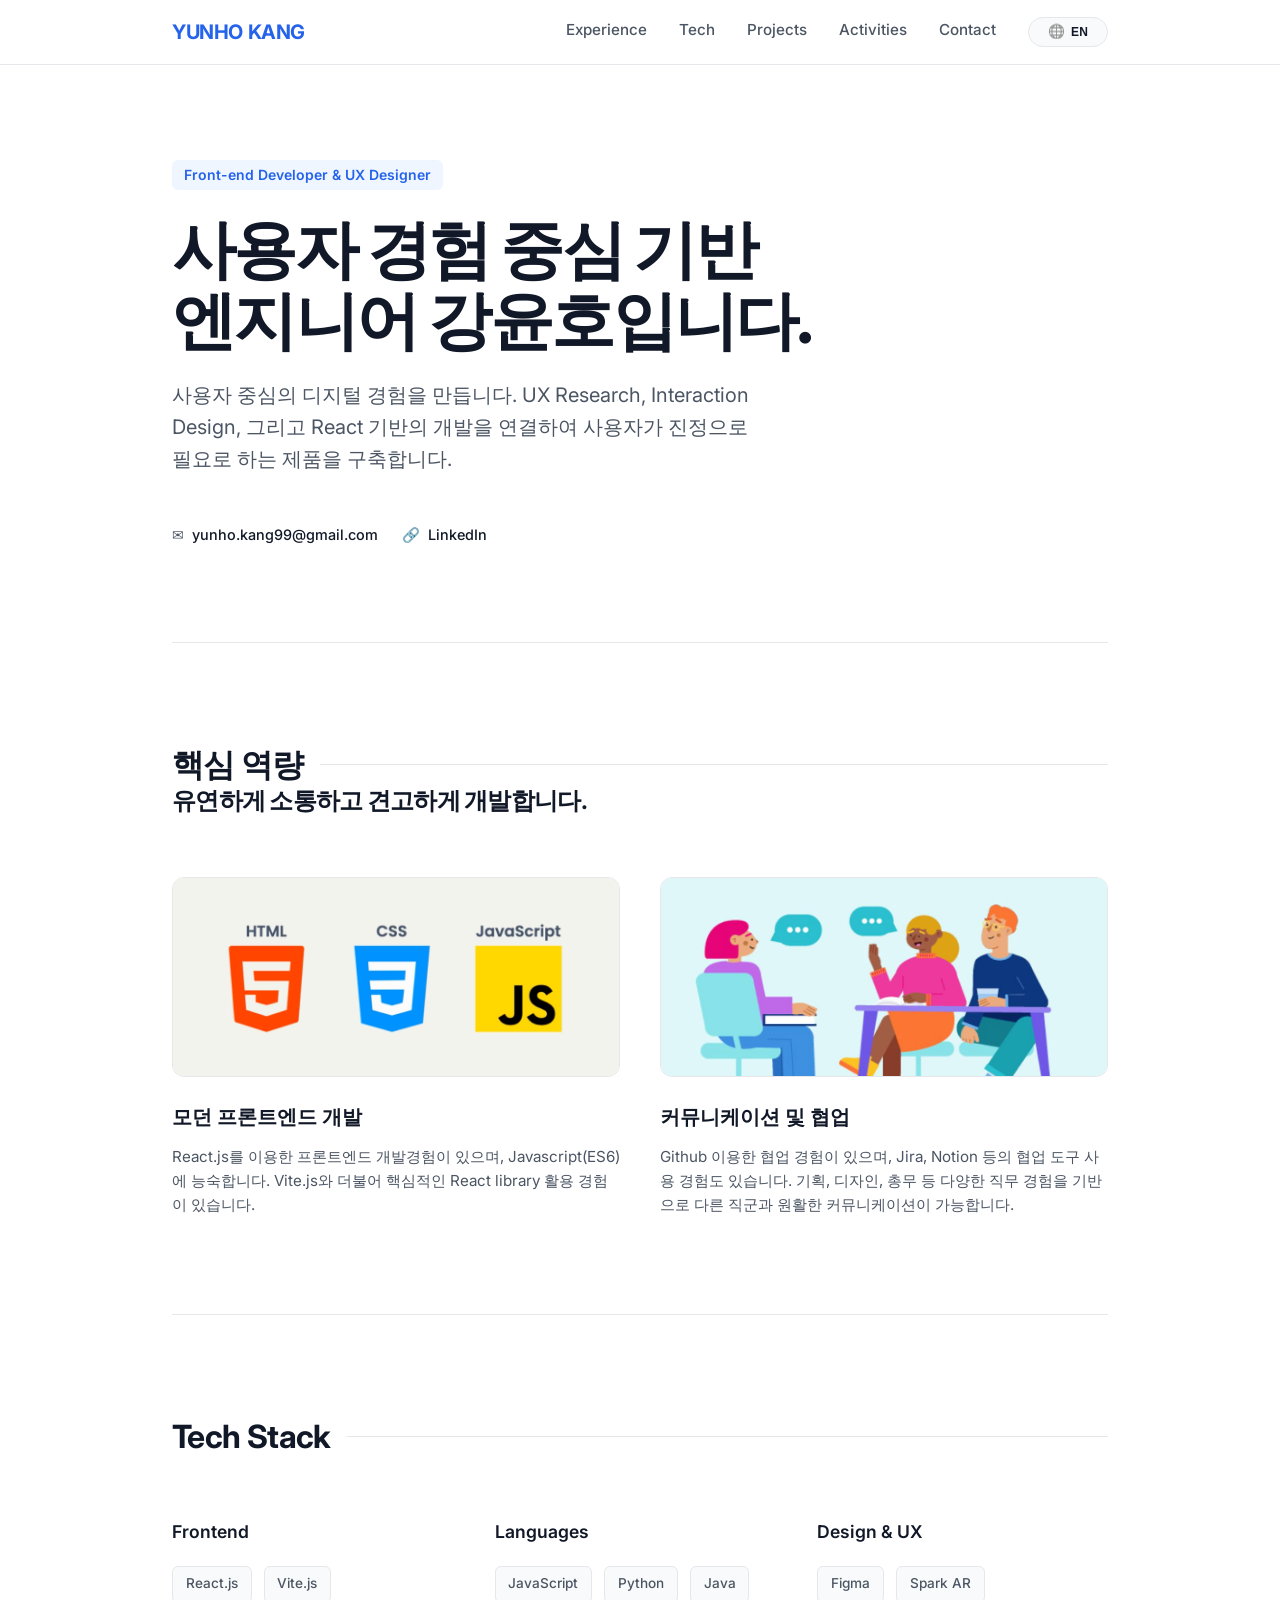
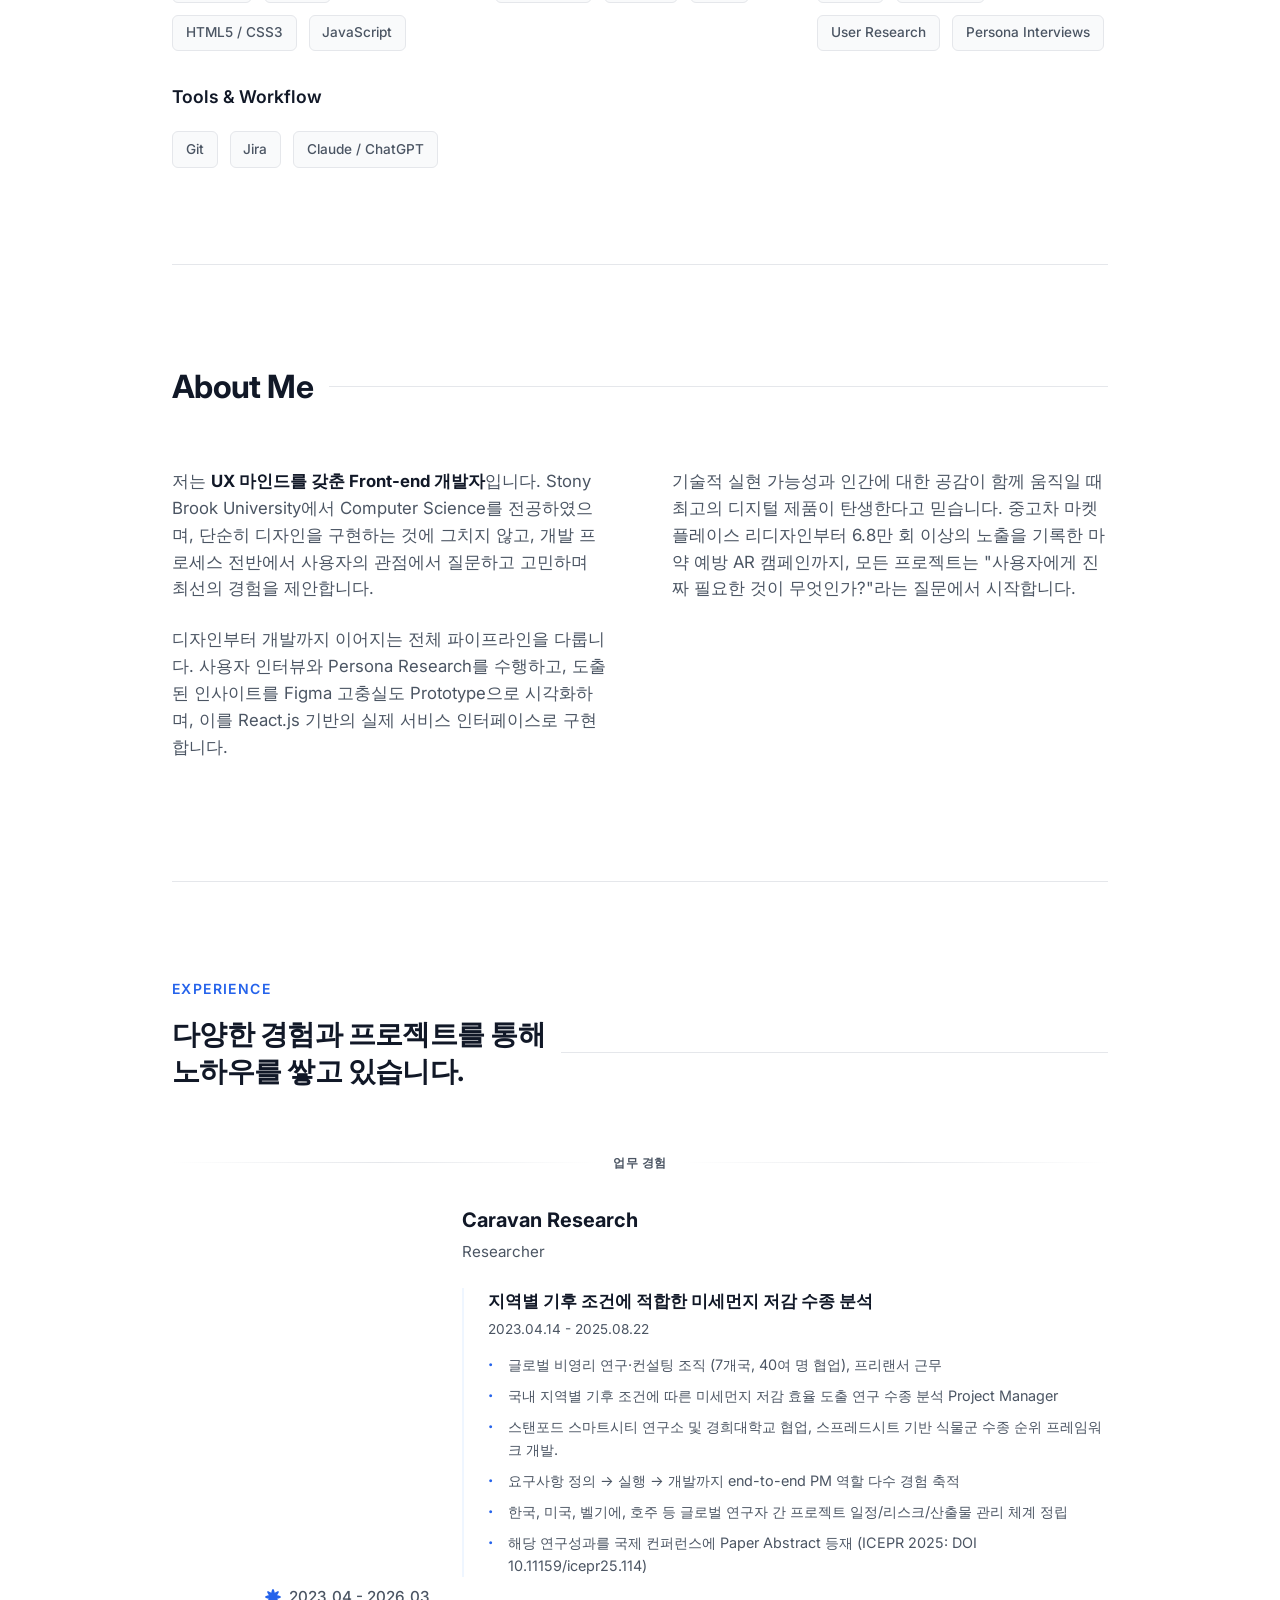
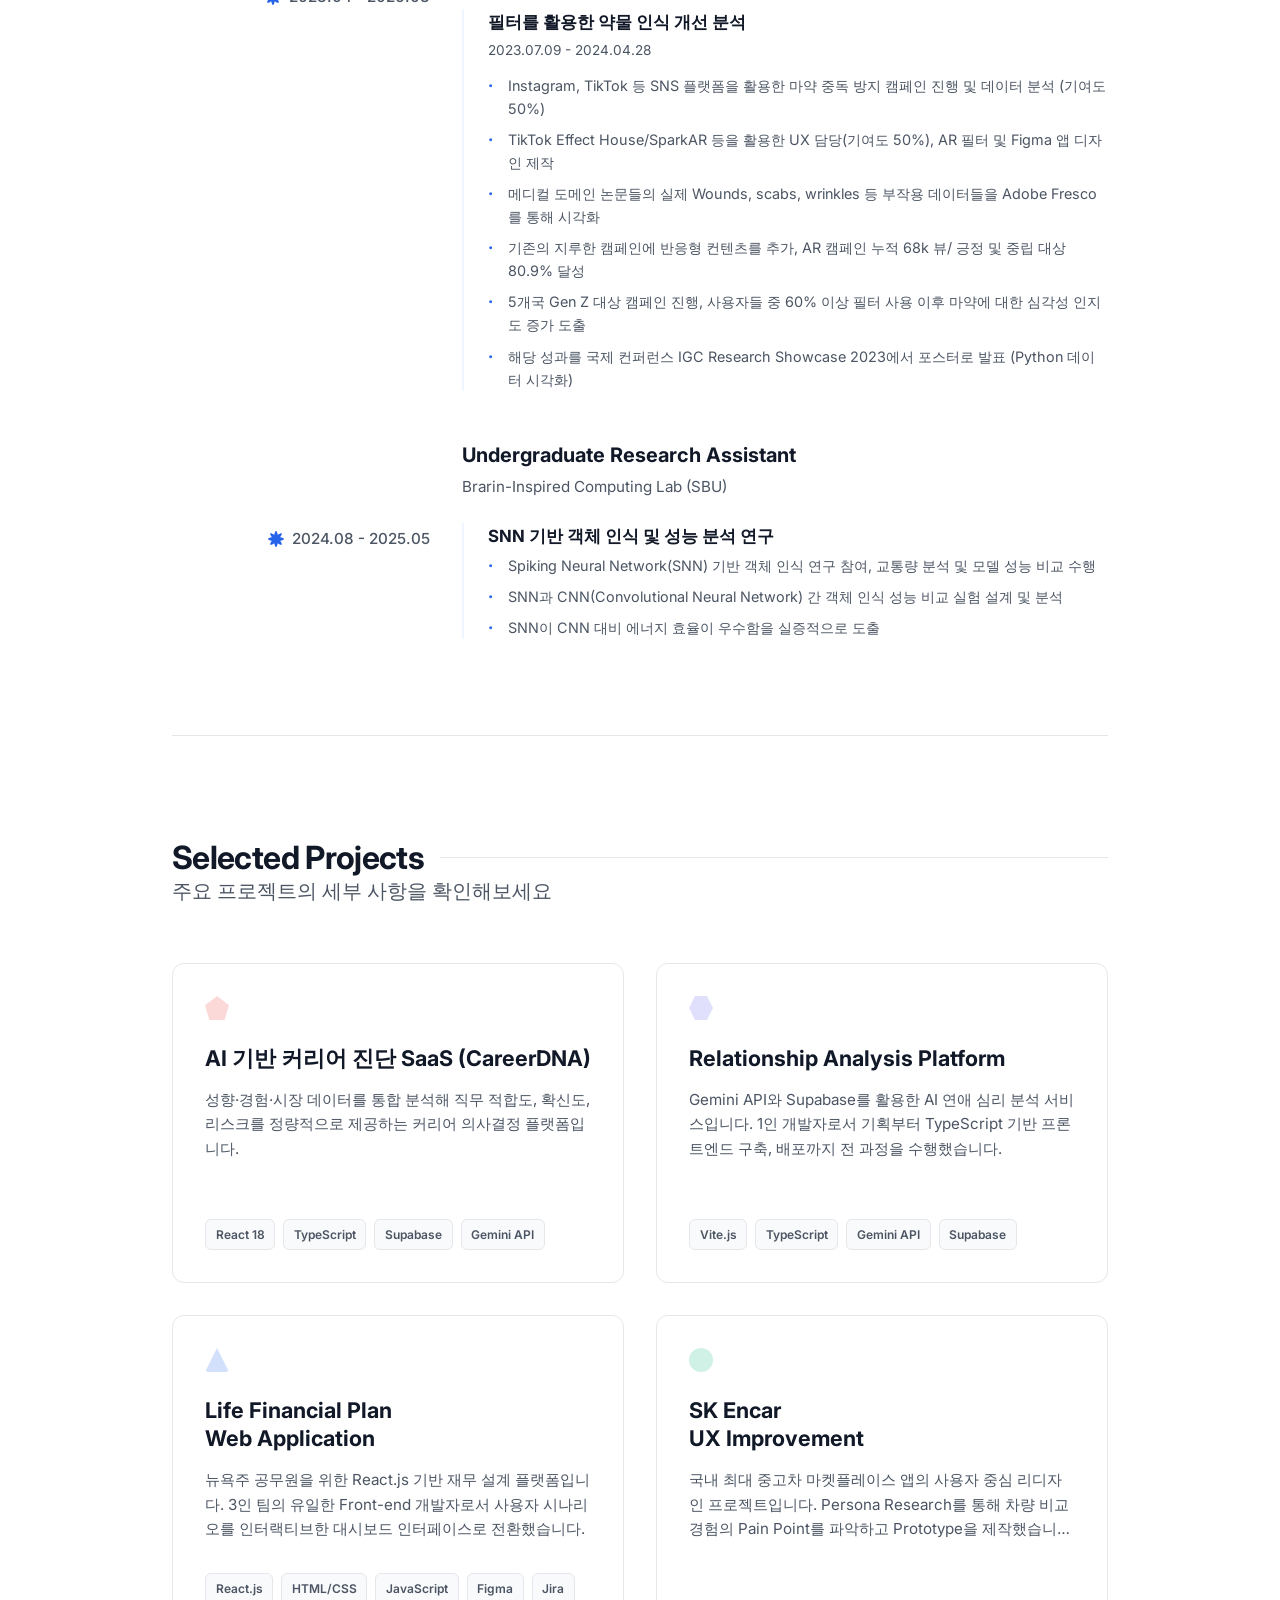
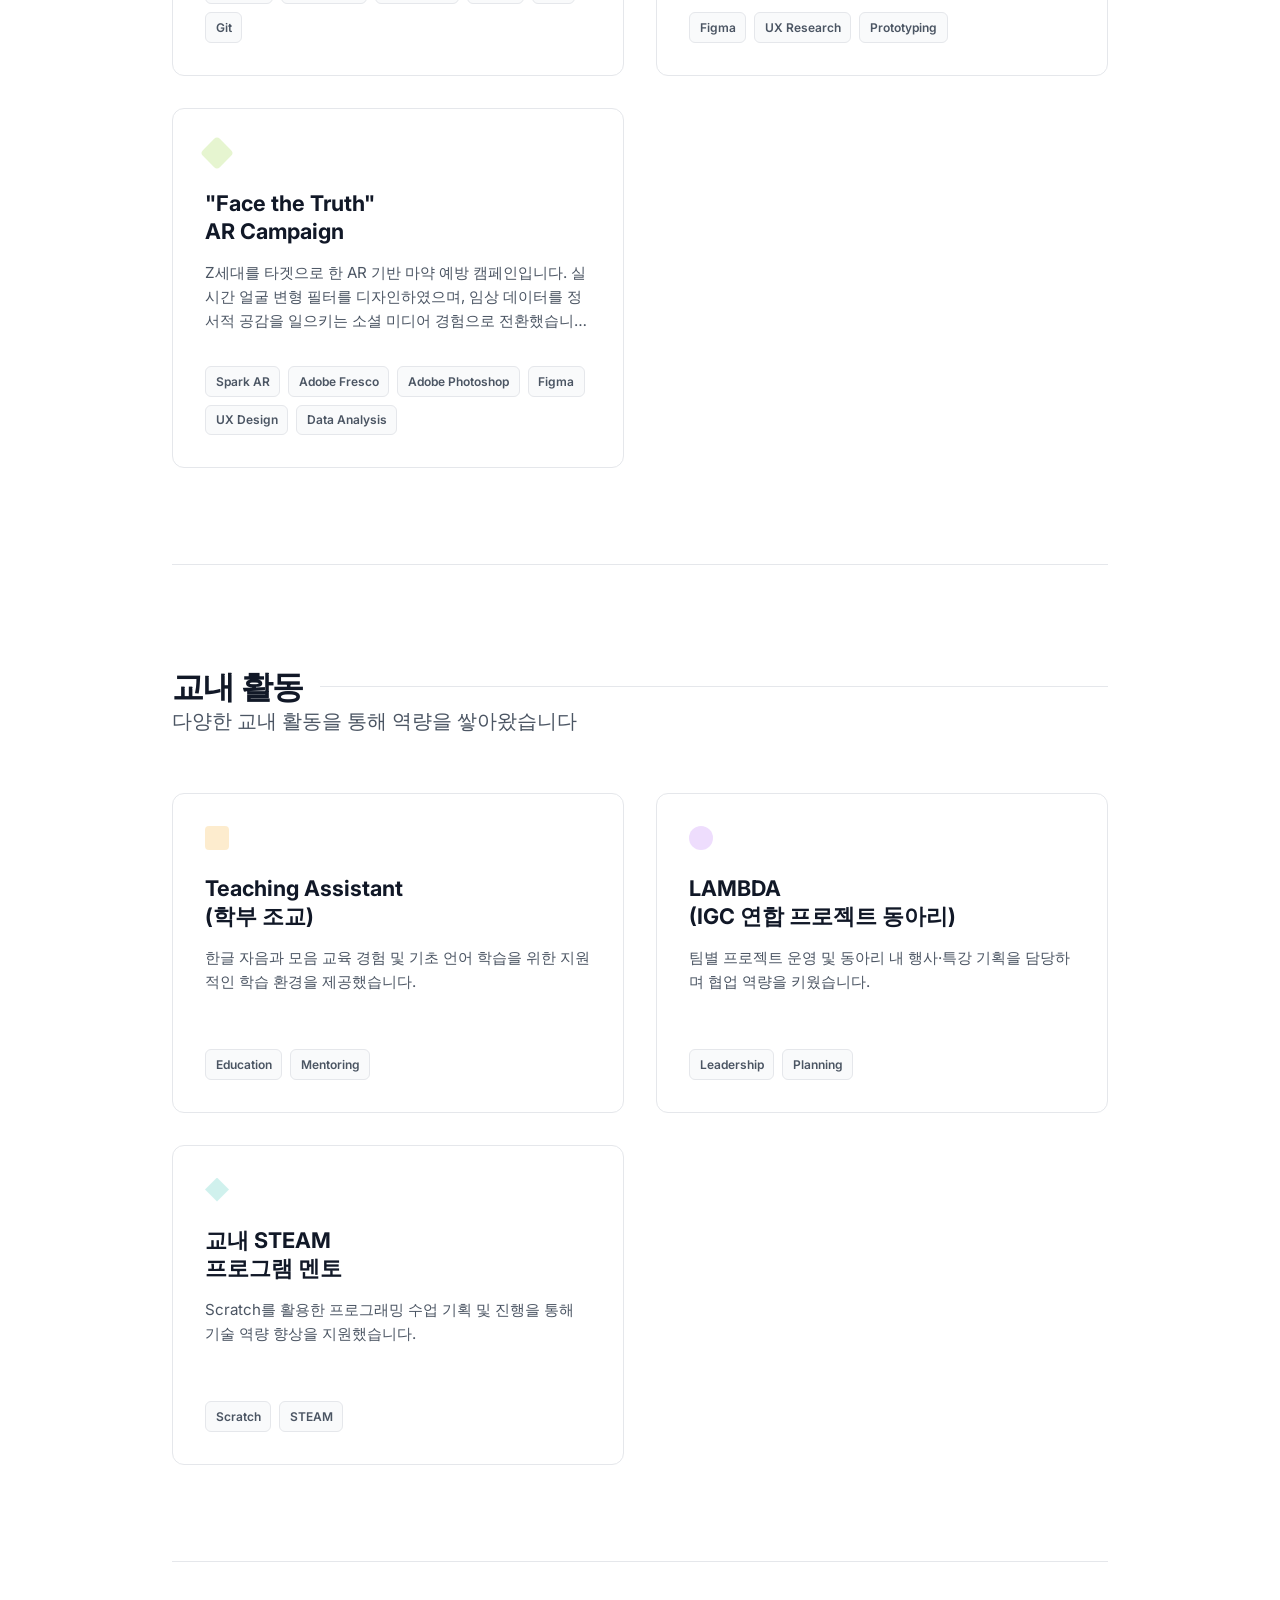
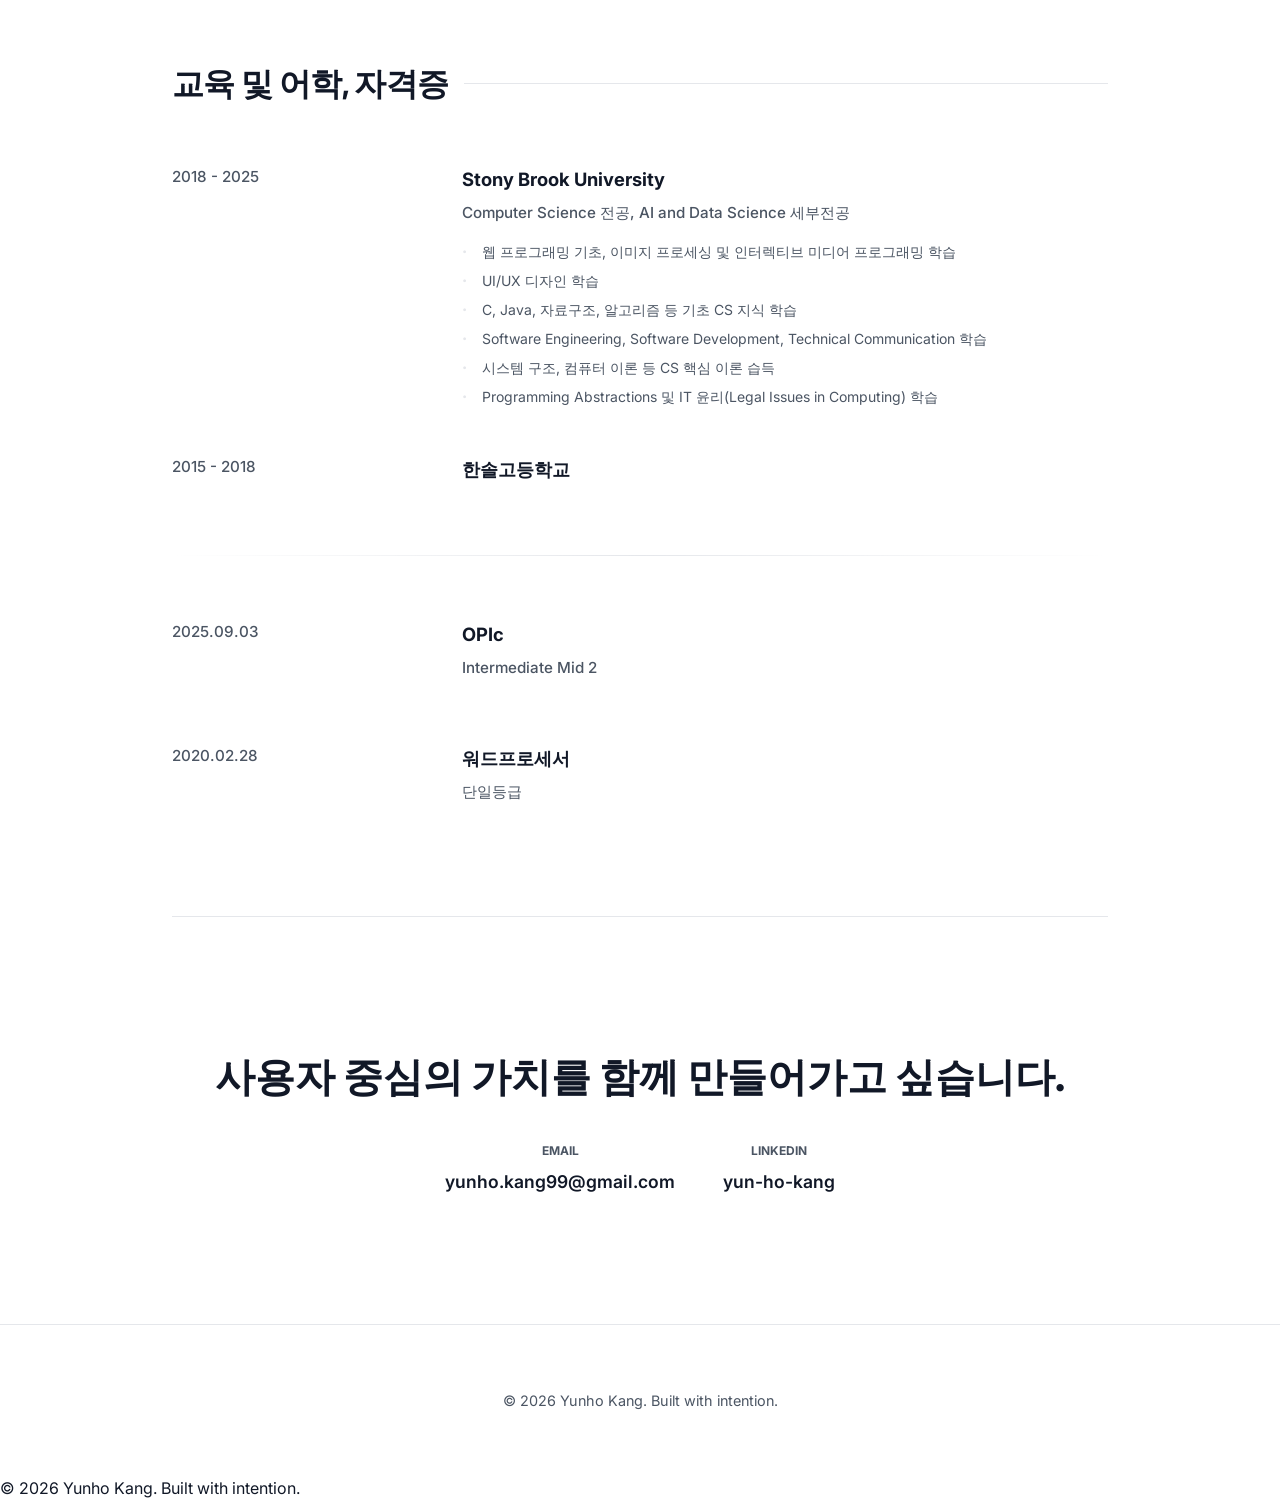
==== index.html @ 079553db "부정확한 정보 제거" ====
<!DOCTYPE html>
<html lang="en">
<head>
<meta charset="UTF-8"/>
<meta name="viewport" content="width=device-width, initial-scale=1.0"/>
<title>Yunho Kang — Portfolio</title>
<link rel="preconnect" href="https://fonts.googleapis.com">
<link rel="preconnect" href="https://fonts.gstatic.com" crossorigin>
<link href="https://fonts.googleapis.com/css2?family=Inter:wght@300;400;500;600;700&display=swap" rel="stylesheet">
<link rel="stylesheet" href="style.css">
</head>
<body>

<nav>
  <div class="nav-container">
    <a class="nav-logo" href="#">YUNHO KANG</a>
    <ul class="nav-links">
      <li><a href="#experience" data-i18n="nav-experience">Experience</a></li>
      <li><a href="#tech" data-i18n="nav-tech">Tech</a></li>
      <li><a href="#projects" data-i18n="nav-projects">Projects</a></li>
      <li><a href="#activities" data-i18n="nav-activities">Activities</a></li>
      <li><a href="#contact" data-i18n="nav-contact">Contact</a></li>
      <li><button id="lang-toggle" class="lang-btn">EN</button></li>
    </ul>
  </div>
</nav>

<div class="container">
  <!-- HERO -->
  <section id="hero">
    <span class="hero-label" data-i18n="hero-label">Front-end Developer & UX Designer</span>
    <h3 class="hero-name" data-i18n="hero-name">사용자 경험 중심 기반 <br/> 엔지니어 강윤호입니다.</h3>
    <p class="hero-subtitle" data-i18n="hero-subtitle">
      사용자 중심의 디지털 경험을 만듭니다. UX Research, Interaction Design, 그리고 React 기반의 개발을 연결하여 사용자가 진정으로 필요로 하는 제품을 구축합니다.
    </p>
    <div class="hero-meta">
      <div class="hero-meta-item">✉ <a href="mailto:yunho.kang99@gmail.com">yunho.kang99@gmail.com</a></div>
      <div class="hero-meta-item">🔗 <a href="https://linkedin.com/in/yun-ho-kang" target="_blank">LinkedIn</a></div>
      
    </div>
  </section>

  <!-- CORE COMPETENCIES -->
  <section id="core">
    <div class="section-header">
      <h2 class="section-title" data-i18n="core-title">핵심 역량</h2>
      <p style="font-size: 1.5rem; font-weight: 700; margin-top: -1.5rem; letter-spacing: -0.03em;" data-i18n="core-subtitle">유연하게 소통하고 견고하게 개발합니다.</p>
    </div>
    <div class="competency-grid">
      <div class="competency-card">
        <div class="competency-img-box">
          <img src="assets/Modern_Frontend.png" alt="Modern Frontend" style="width: 100%; height: 100%; object-fit: cover;">
        </div>
        <div class="competency-info">
          <h3 data-i18n="core-fe-title">모던 프론트엔드 개발</h3>
          <p data-i18n="core-fe-desc">React.js를 이용한 프론트엔드 개발경험이 있으며, Javascript(ES6)에 능숙합니다. Vite.js와 더불어 핵심적인 React library 활용 경험이 있습니다.</p>
        </div>
      </div>
      <div class="competency-card">
        <div class="competency-img-box">
          <img src="assets/communication.png" alt="Communication" style="width: 100%; height: 100%; object-fit: cover;">
        </div>
        <div class="competency-info">
          <h3 data-i18n="core-comm-title">커뮤니케이션 및 협업</h3>
          <p data-i18n="core-comm-desc">Github 이용한 협업 경험이 있으며, Jira, Notion 등의 협업 도구 사용 경험도 있습니다. 기획, 디자인, 총무 등 다양한 직무 경험을 기반으로 다른 직군과 원활한 커뮤니케이션이 가능합니다.</p>
        </div>
      </div>
    </div>
  </section>

  <!-- TECH STACK -->
  <section id="tech">
    <div class="section-header">
      <h2 class="section-title">Tech Stack</h2>
    </div>
    <div class="tech-grid">
      <div class="tech-category">
        <h3 data-i18n="tech-fe">Frontend</h3>
        <div class="tech-list">
          <span class="tech-tag">React.js</span>
          <span class="tech-tag">Vite.js</span>
          <span class="tech-tag">HTML5 / CSS3</span>
          <span class="tech-tag">JavaScript</span>
        </div>
      </div>
      <div class="tech-category">
        <h3 data-i18n="tech-lang">Languages</h3>
        <div class="tech-list">
          <span class="tech-tag">JavaScript</span>
          <span class="tech-tag">Python</span>
          <span class="tech-tag">Java</span>
        </div>
      </div>
      <div class="tech-category">
        <h3 data-i18n="tech-design">Design & UX</h3>
        <div class="tech-list">
          <span class="tech-tag">Figma</span>
          <span class="tech-tag">Spark AR</span>
          <span class="tech-tag">User Research</span>
          <span class="tech-tag">Persona Interviews</span>
        </div>
      </div>
      <div class="tech-category">
        <h3 data-i18n="tech-tools">Tools & Workflow</h3>
        <div class="tech-list">
          <span class="tech-tag">Git</span>
          <span class="tech-tag">Jira</span>
          <span class="tech-tag">Claude / ChatGPT</span>
        </div>
      </div>
    </div>
  </section>

  <!-- ABOUT -->
  <section id="about">
    <div class="section-header">
      <h2 class="section-title" data-i18n="about-title">About Me</h2>
    </div>
    <div class="about-content">
      <div class="about-text">
        <p data-i18n="about-p1">저는 <strong>UX 마인드를 갖춘 Front-end 개발자</strong>입니다. Stony Brook University에서 Computer Science를 전공하였으며, 단순히 디자인을 구현하는 것에 그치지 않고, 개발 프로세스 전반에서 사용자의 관점에서 질문하고 고민하며 최선의 경험을 제안합니다.</p>
        <p data-i18n="about-p2">디자인부터 개발까지 이어지는 전체 파이프라인을 다룹니다. 사용자 인터뷰와 Persona Research를 수행하고, 도출된 인사이트를 Figma 고충실도 Prototype으로 시각화하며, 이를 React.js 기반의 실제 서비스 인터페이스로 구현합니다.</p>
      </div>
      <div class="about-text">
        <p data-i18n="about-p3">기술적 실현 가능성과 인간에 대한 공감이 함께 움직일 때 최고의 디지털 제품이 탄생한다고 믿습니다. 중고차 마켓플레이스 리디자인부터 6.8만 회 이상의 노출을 기록한 마약 예방 AR 캠페인까지, 모든 프로젝트는 "사용자에게 진짜 필요한 것이 무엇인가?"라는 질문에서 시작합니다.</p>
      </div>
    </div>
  </section>

  <!-- EXPERIENCE -->
  <section id="experience">
    <div class="section-header" style="margin-bottom: 2rem;">
      <h2 class="section-eyebrow">Experience</h2>
      <p class="section-title" style="font-size: 1.75rem; line-height: 1.3;" data-i18n="exp-title">다양한 경험과 프로젝트를 통해<br>노하우를 쌓고 있습니다.</p>
    </div>

    <div class="exp-divider">
      <span data-i18n="exp-work">업무 경험</span>
    </div>

    <div class="exp-grid">
      <div class="exp-item">
        <div class="exp-left">
          <svg xmlns="http://www.w3.org/2000/svg" width="16" height="16" fill="none" style="color: var(--primary);"><path fill="currentColor" d="M6.287 12.135C6.637 14.45 7.274 16 8 16s1.362-1.549 1.713-3.865c1.886 1.39 3.43 2.036 3.944 1.522s-.132-2.058-1.523-3.944C14.451 9.363 16 8.726 16 8s-1.549-1.362-3.865-1.713c1.39-1.886 2.036-3.43 1.522-3.944s-2.058.132-3.944 1.523C9.363 1.549 8.726 0 8 0S6.638 1.549 6.287 3.866c-1.886-1.39-3.43-2.036-3.944-1.523s.132 2.059 1.522 3.944C1.55 6.637 0 7.274 0 8s1.549 1.362 3.866 1.713c-1.39 1.886-2.036 3.43-1.523 3.944s2.059-.132 3.944-1.522"></path></svg>
          <p class="exp-date-text">2023.04 - 2026.03</p>
        </div>
        <div class="exp-info">
          <div class="exp-company-block">
            <h3 class="exp-company">Caravan Research</h3>
            <p class="exp-position" data-i18n="exp-caravan-pos">Researcher</p>
          </div>
          
          <div class="exp-projects">
            <div class="exp-project-item">
              <h4 class="exp-project-title" data-i18n="exp-caravan-p1-title">지역별 기후 조건에 적합한 미세먼지 저감 수종 분석</h4>
              <p class="exp-project-period">2023.04.14 - 2025.08.22</p>
              <ul class="exp-project-details" data-i18n-list="exp-caravan-p1-details">
                <li>글로벌 비영리 연구·컨설팅 조직 (7개국, 40여 명 협업), 프리랜서 근무</li>
                <li>국내 지역별 기후 조건에 따른 미세먼지 저감 효율 도출 연구 수종 분석 Project Manager</li>
                <li>스탠포드 스마트시티 연구소 및 경희대학교 협업, 스프레드시트 기반 식물군 수종 순위 프레임워크 개발.</li>
                <li>요구사항 정의 → 실행 → 개발까지 end-to-end PM 역할 다수 경험 축적</li>
                <li>한국, 미국, 벨기에, 호주 등 글로벌 연구자 간 프로젝트 일정/리스크/산출물 관리 체계 정립</li>
                <li>해당 연구성과를 국제 컨퍼런스에 Paper Abstract 등재 (ICEPR 2025: DOI 10.11159/icepr25.114)</li>
              </ul>
            </div>

            <div class="exp-project-item">
              <h4 class="exp-project-title" data-i18n="exp-caravan-p2-title">필터를 활용한 약물 인식 개선 분석</h4>
              <p class="exp-project-period">2023.07.09 - 2024.04.28</p>
              <ul class="exp-project-details" data-i18n-list="exp-caravan-p2-details">
                <li>Instagram, TikTok 등 SNS 플랫폼을 활용한 마약 중독 방지 캠페인 진행 및 데이터 분석 (기여도 50%)</li>
                <li>TikTok Effect House/SparkAR 등을 활용한 UX 담당(기여도 50%), AR 필터 및 Figma 앱 디자인 제작</li>
                <li>메디컬 도메인 논문들의 실제 Wounds, scabs, wrinkles 등 부작용 데이터들을 Adobe Fresco를 통해 시각화</li>
                <li>기존의 지루한 캠페인에 반응형 컨텐츠를 추가, AR 캠페인 누적 68k 뷰/ 긍정 및 중립 대상 80.9% 달성</li>
                <li>5개국 Gen Z 대상 캠페인 진행, 사용자들 중 60% 이상 필터 사용 이후 마약에 대한 심각성 인지도 증가 도출</li>
                <li>해당 성과를 국제 컨퍼런스 IGC Research Showcase 2023에서 포스터로 발표 (Python 데이터 시각화)</li>
              </ul>
            </div>
          </div>
        </div>
      </div>

      <div class="exp-item">
        <div class="exp-left">
          <svg xmlns="http://www.w3.org/2000/svg" width="16" height="16" fill="none" style="color: var(--primary);"><path fill="currentColor" d="M6.287 12.135C6.637 14.45 7.274 16 8 16s1.362-1.549 1.713-3.865c1.886 1.39 3.43 2.036 3.944 1.522s-.132-2.058-1.523-3.944C14.451 9.363 16 8.726 16 8s-1.549-1.362-3.865-1.713c1.39-1.886 2.036-3.43 1.522-3.944s-2.058.132-3.944 1.523C9.363 1.549 8.726 0 8 0S6.638 1.549 6.287 3.866c-1.886-1.39-3.43-2.036-3.944-1.523s.132 2.059 1.522 3.944C1.55 6.637 0 7.274 0 8s1.549 1.362 3.866 1.713c-1.39 1.886-2.036 3.43-1.523 3.944s2.059-.132 3.944-1.522"></path></svg>
          <p class="exp-date-text">2024.08 - 2025.05</p>
        </div>
        <div class="exp-info">
          <div class="exp-company-block">
            <h3 class="exp-company">Undergraduate Research Assistant</h3>
            <p class="exp-position" data-i18n="exp-ura-pos">Brarin-Inspired Computing Lab (SBU)</p>
          </div>
          
          <div class="exp-projects">
            <div class="exp-project-item">
              <h4 class="exp-project-title" data-i18n="exp-ura-p1-title">SNN 기반 객체 인식 및 성능 분석 연구</h4>
              <ul class="exp-project-details" data-i18n-list="exp-ura-p1-details">
                <li>Spiking Neural Network(SNN) 기반 객체 인식 연구 참여, 교통량 분석 및 모델 성능 비교 수행</li>
                <li>SNN과 CNN(Convolutional Neural Network) 간 객체 인식 성능 비교 실험 설계 및 분석</li>
                <li>SNN이 CNN 대비 에너지 효율이 우수함을 실증적으로 도출</li>
              </ul>
            </div>
          </div>
        </div>
      </div>
    </div>
  </section>

  <!-- PROJECTS -->
  <section id="projects">
    <div class="section-header">
      <h2 class="section-title">Selected Projects</h2>
      <p style="font-size: 1.25rem; color: var(--text-muted); margin-top: -1.5rem;" data-i18n="projects-subtitle">주요 프로젝트의 세부 사항을 확인해보세요</p>
    </div>

    <div class="project-grid-v2">
      <!-- Project 0: CareerDNA (New) -->
      <div onclick="openModal(8)" class="project-card-v2 hover-red" style="cursor: pointer;">
        <div>
          <div class="card-shape" style="background: #ef4444; clip-path: polygon(50% 0%, 100% 38%, 82% 100%, 18% 100%, 0% 38%);"></div>
          <h3 data-i18n="project5-title">AI 기반 커리어 진단 SaaS (CareerDNA)</h3>
          <p class="card-desc" data-i18n="project5-desc">성향·경험·시장 데이터를 통합 분석해 직무 적합도, 확신도, 리스크를 정량적으로 제공하는 커리어 의사결정 플랫폼입니다.</p>
        </div>
        <div class="card-tech-stack">
          <span class="card-tech-tag">React 18</span>
          <span class="card-tech-tag">TypeScript</span>
          <span class="card-tech-tag">Supabase</span>
          <span class="card-tech-tag">Gemini API</span>
        </div>
      </div>

      <!-- Project 0: Relationship Analysis Platform (New) -->
      <div onclick="openModal(7)" class="project-card-v2 hover-indigo" style="cursor: pointer;">
        <div>
          <div class="card-shape" style="background: #6366f1; clip-path: polygon(25% 0%, 75% 0%, 100% 50%, 75% 100%, 25% 100%, 0% 50%);"></div>
          <h3 data-i18n="project4-title">Relationship Analysis Platform</h3>
          <p class="card-desc" data-i18n="project4-desc">Gemini API와 Supabase를 활용한 AI 연애 심리 분석 서비스입니다. 1인 개발자로서 기획부터 TypeScript 기반 프론트엔드 구축, 배포까지 전 과정을 수행했습니다.</p>
        </div>
        <div class="card-tech-stack">
          <span class="card-tech-tag">Vite.js</span>
          <span class="card-tech-tag">TypeScript</span>
          <span class="card-tech-tag">Gemini API</span>
          <span class="card-tech-tag">Supabase</span>
        </div>
      </div>

      <!-- Project 1 -->
      <div onclick="openModal(1)" class="project-card-v2 hover-blue" style="cursor: pointer;">
        <div>
          <div class="card-shape" style="background: #2563eb; clip-path: polygon(50% 0%, 0% 100%, 100% 100%);"></div>
          <h3 data-i18n="project1-title">Life Financial Plan<br/>Web Application</h3>
          <p class="card-desc" data-i18n="project1-desc">뉴욕주 공무원을 위한 React.js 기반 재무 설계 플랫폼입니다. 3인 팀의 유일한 Front-end 개발자로서 사용자 시나리오를 인터랙티브한 대시보드 인터페이스로 전환했습니다.</p>
        </div>
        <div class="card-tech-stack">
          <span class="card-tech-tag">React.js</span>
          <span class="card-tech-tag">HTML/CSS</span>
          <span class="card-tech-tag">JavaScript</span>
          <span class="card-tech-tag">Figma</span>
          <span class="card-tech-tag">Jira</span>
          <span class="card-tech-tag">Git</span>
        </div>
      </div>

      <!-- Project 2 -->
      <div onclick="openModal(2)" class="project-card-v2 hover-green" style="cursor: pointer;">
        <div>
          <div class="card-shape" style="background: #10b981; border-radius: 50%;"></div>
          <h3 data-i18n="project2-title">SK Encar<br/>UX Improvement</h3>
          <p class="card-desc" data-i18n="project2-desc">국내 최대 중고차 마켓플레이스 앱의 사용자 중심 리디자인 프로젝트입니다. Persona Research를 통해 차량 비교 경험의 Pain Point를 파악하고 Prototype을 제작했습니다.</p>
        </div>
        <div class="card-tech-stack">
          <span class="card-tech-tag">Figma</span>
          <span class="card-tech-tag">UX Research</span>
          <span class="card-tech-tag">Prototyping</span>
        </div>
      </div>

      <!-- Project 3 -->
      <div onclick="openModal(3)" class="project-card-v2 hover-lime" style="cursor: pointer;">
        <div>
          <div class="card-shape" style="background: #84cc16; transform: rotate(45deg);"></div>
          <h3 data-i18n="project3-title">"Face the Truth"<br/>AR Campaign</h3>
          <p class="card-desc" data-i18n="project3-desc">Z세대를 타겟으로 한 AR 기반 마약 예방 캠페인입니다. 실시간 얼굴 변형 필터를 디자인하였으며, 임상 데이터를 정서적 공감을 일으키는 소셜 미디어 경험으로 전환했습니다.</p>
        </div>
        <div class="card-tech-stack">
          <span class="card-tech-tag">Spark AR</span>
          <span class="card-tech-tag">Adobe Fresco</span>
          <span class="card-tech-tag">Adobe Photoshop</span>
          <span class="card-tech-tag">Figma</span>
          <span class="card-tech-tag">UX Design</span>
          <span class="card-tech-tag">Data Analysis</span>
        </div>
      </div>
    </div>
  </section>

  <!-- CAMPUS ACTIVITIES -->
  <section id="activities">
    <div class="section-header">
      <h2 class="section-title" data-i18n="activities-title">교내 활동</h2>
      <p style="font-size: 1.25rem; color: var(--text-muted); margin-top: -1.5rem;" data-i18n="activities-subtitle">다양한 교내 활동을 통해 역량을 쌓아왔습니다</p>
    </div>

    <div class="project-grid-v2">
      <!-- Activity 1 -->
      <div onclick="openModal(4)" class="project-card-v2 hover-orange" style="cursor: pointer;">
        <div>
          <div class="card-shape" style="background: #f59e0b; border-radius: 4px;"></div>
          <h3 data-i18n="activity1-title">Teaching Assistant<br/>(학부 조교)</h3>
          <p class="card-desc" data-i18n="activity1-desc">한글 자음과 모음 교육 경험 및 기초 언어 학습을 위한 지원적인 학습 환경을 제공했습니다.</p>
        </div>
        <div class="card-tech-stack">
          <span class="card-tech-tag" data-i18n="tag-edu">Education</span>
          <span class="card-tech-tag" data-i18n="tag-ment">Mentoring</span>
        </div>
      </div>

      <!-- Activity 2 -->
      <div onclick="openModal(5)" class="project-card-v2 hover-purple" style="cursor: pointer;">
        <div>
          <div class="card-shape" style="background: #a855f7; border-radius: 50%;"></div>
          <h3 data-i18n="activity2-title">LAMBDA<br/>(IGC 연합 프로젝트 동아리)</h3>
          <p class="card-desc" data-i18n="activity2-desc">팀별 프로젝트 운영 및 동아리 내 행사·특강 기획을 담당하며 협업 역량을 키웠습니다.</p>
        </div>
        <div class="card-tech-stack">
          <span class="card-tech-tag" data-i18n="tag-lead">Leadership</span>
          <span class="card-tech-tag" data-i18n="tag-plan">Planning</span>
        </div>
      </div>

      <!-- Activity 3 -->
      <div onclick="openModal(6)" class="project-card-v2 hover-teal" style="cursor: pointer;">
        <div>
          <div class="card-shape" style="background: #14b8a6; clip-path: polygon(50% 0%, 100% 50%, 50% 100%, 0% 50%);"></div>
          <h3 data-i18n="activity3-title">교내 STEAM<br/>프로그램 멘토</h3>
          <p class="card-desc" data-i18n="activity3-desc">Scratch를 활용한 프로그래밍 수업 기획 및 진행을 통해 기술 역량 향상을 지원했습니다.</p>
        </div>
        <div class="card-tech-stack">
          <span class="card-tech-tag">Scratch</span>
          <span class="card-tech-tag">STEAM</span>
        </div>
      </div>
    </div>
  </section>

  <!-- MODAL ROOT -->
  <div id="modal-root">
    <div id="modal-overlay" onclick="closeModal()"></div>
    <div id="modal-container">
      <div id="modal-content">
        <button class="modal-close" onclick="closeModal()">×</button>
        <div id="project-modal-header">
          <div id="modal-shape" class="card-shape"></div>
          <h2 id="modal-title">Project Title</h2>
          <div class="modal-meta-grid">
            <div class="modal-meta-item">
              <h4 data-i18n="modal-desc-label">프로젝트 설명</h4>
              <div id="modal-desc">Description text here.</div>
            </div>
            <div class="modal-meta-item">
              <h4 data-i18n="modal-tech-label">기술 스택</h4>
              <div id="modal-tech">Tech stack tags here.</div>
            </div>
            <div class="modal-meta-item">
              <h4 data-i18n="modal-role-label">역할</h4>
              <div id="modal-role">Lead Developer</div>
            </div>
            <div class="modal-meta-item">
              <h4 data-i18n="modal-period-label">기간</h4>
              <div id="modal-period">2025.01 - 2025.05</div>
            </div>
          </div>
        </div>
        <div class="modal-divider"></div>
        <div id="project-modal-body">
          <h4 data-i18n="modal-details-label">상세 내용</h4>
          <ol id="modal-details-list" class="modal-list">
            <!-- List items will be injected here -->
          </ol>
        </div>
      </div>
    </div>
  </div>

  <script>
    const translations = {
      ko: {
        "nav-experience": "Experience",
        "nav-tech": "Tech",
        "nav-projects": "Projects",
        "nav-activities": "Activities",
        "nav-contact": "Contact",
        "hero-label": "Front-end Developer & UX Designer",
        "hero-name": "사용자 경험 중심 기반 <br/> 엔지니어 강윤호입니다.",
        "hero-subtitle": "사용자 중심의 디지털 경험을 만듭니다. UX Research, Interaction Design, 그리고 React 기반의 개발을 연결하여 사용자가 진정으로 필요로 하는 제품을 구축합니다.",
        "core-title": "핵심 역량",
        "core-subtitle": "유연하게 소통하고 견고하게 개발합니다.",
        "core-fe-title": "모던 프론트엔드 개발",
        "core-fe-desc": "React.js를 이용한 프론트엔드 개발경험이 있으며, 핵심적인 React library 활용 경험이 있습니다.",
        "core-comm-title": "커뮤니케이션 및 협업",
        "core-comm-desc": "Github 이용한 협업 경험이 있으며, Jira, Notion 등의 협업 도구 사용 경험도 있습니다. 기획, 디자인, 총무 등 다양한 직무 경험을 기반으로 다른 직군과 원활한 커뮤니케이션이 가능합니다.",
        "tech-fe": "Frontend",
        "tech-lang": "Languages",
        "tech-design": "Design & UX",
        "tech-tools": "Tools & Workflow",
        "about-p1": "저는 <strong>UX 마인드를 갖춘 Front-end 개발자</strong>입니다. Stony Brook University에서 Computer Science를 전공하였으며, 단순히 디자인을 구현하는 것에 그치지 않고, 개발 프로세스 전반에서 사용자의 관점에서 질문하고 고민하며 최선의 경험을 제안합니다.",
        "about-p2": "디자인부터 개발까지 이어지는 전체 파이프라인을 다룹니다. 사용자 인터뷰와 Persona Research를 수행하고, 도출된 인사이트를 Figma 고충실도 Prototype으로 시각화하며, 이를 React.js 기반의 실제 서비스 인터페이스로 구현합니다.",
        "about-p3": "기술적 실현 가능성과 인간에 대한 공감이 함께 움직일 때 최고의 디지털 제품이 탄생한다고 믿습니다. 중고차 마켓플레이스 리디자인부터 6.8만 회 이상의 노출을 기록한 마약 예방 AR 캠페인까지, 모든 프로젝트는 \"사용자에게 진짜 필요한 것이 무엇인가?\"라는 질문에서 시작합니다.",
        "exp-title": "다양한 경험과 프로젝트를 통해<br>노하우를 쌓고 있습니다.",
        "exp-work": "업무 경험",
        "exp-caravan-pos": "Researcher",
        "exp-caravan-p1-title": "지역별 기후 조건에 적합한 미세먼지 저감 수종 분석",
        "exp-caravan-p1-details": [
          "글로벌 비영리 연구·컨설팅 조직 (7개국, 40여 명 협업), 프리랜서 근무",
          "국내 지역별 기후 조건에 따른 미세먼지 저감 효율 도출 연구 수종 분석 Project Manager",
          "스탠포드 스마트시티 연구소 및 경희대학교 협업, 스프레드시트 기반 식물군 수종 순위 프레임워크 개발.",
          "요구사항 정의 → 실행 → 개발까지 end-to-end PM 역할 다수 경험 축적",
          "한국, 미국, 벨기에, 호주 등 글로벌 연구자 간 프로젝트 일정/리스크/산출물 관리 체계 정립",
          "해당 연구성과를 국제 컨퍼런스에 Paper Abstract 등재 (ICEPR 2025: DOI 10.11159/icepr25.114)"
        ],
        "exp-caravan-p2-title": "필터를 활용한 약물 인식 개선 분석",
        "exp-caravan-p2-details": [
          "Instagram, TikTok 등 SNS 플랫폼을 활용한 마약 중독 방지 캠페인 진행 및 데이터 분석 (기여도 50%)",
          "TikTok Effect House/SparkAR 등을 활용한 UX 담당(기여도 50%), AR 필터 및 Figma 앱 디자인 제작",
          "메디컬 도메인 논문들의 실제 Wounds, scabs, wrinkles 등 부작용 데이터들을 Adobe Fresco를 통해 시각화",
          "기존의 지루한 캠페인에 반응형 컨텐츠를 추가, AR 캠페인 누적 68k 뷰/ 긍정 및 중립 대상 80.9% 달성",
          "5개국 Gen Z 대상 캠페인 진행, 사용자들 중 60% 이상 필터 사용 이후 마약에 대한 심각성 인지도 증가 도출",
          "해당 성과를 국제 컨퍼런스 IGC Research Showcase 2023에서 포스터로 발표 (Python 데이터 시각화)"
        ],
        "exp-ura-pos": "Brarin-Inspired Computing Lab (SBU)",
        "exp-ura-p1-title": "SNN 기반 객체 인식 및 성능 분석 연구",
        "exp-ura-p1-details": [
          "Spiking Neural Network(SNN) 기반 객체 인식 연구 참여, 교통량 분석 및 모델 성능 비교 수행",
          "SNN과 CNN(Convolutional Neural Network) 간 객체 인식 성능 비교 실험 설계 및 분석",
          "SNN이 CNN 대비 에너지 효율이 우수함을 실증적으로 도출"
        ],
        "projects-subtitle": "주요 프로젝트의 세부 사항을 확인해보세요",
        "project1-title": "Life Financial Plan<br/>Web Application",
        "project1-desc": "뉴욕주 공무원을 위한 React.js 기반 재무 설계 플랫폼입니다. 3인 팀의 유일한 Front-end 개발자로서 사용자 시나리오를 인터랙티브한 대시보드 인터페이스로 전환했습니다.",
        "project2-title": "SK Encar<br/>UX Improvement",
        "project2-desc": "국내 최대 중고차 마켓플레이스 앱의 사용자 중심 리디자인 프로젝트입니다. Persona Research를 통해 차량 비교 경험의 Pain Point를 파악하고 Prototype을 제작했습니다.",
        "project3-title": "\"Face the Truth\"<br/>AR Campaign",
        "project3-desc": "Z세대를 타겟으로 한 AR 기반 마약 예방 캠페인입니다. 실시간 얼굴 변형 필터를 디자인하였으며, 임상 데이터를 정서적 공감을 일으키는 소셜 미디어 경험으로 전환했습니다.",
        "project4-title": "Relationship Analysis Platform",
        "project4-desc": "Gemini API와 Supabase를 활용한 AI 연애 심리 분석 서비스입니다. 1인 개발자로서 기획부터 TypeScript 기반 프론트엔드 구축, 배포까지 전 과정을 수행했습니다.",
        "project5-title": "AI 기반 커리어 진단 SaaS",
        "project5-desc": "성향·경험·시장 데이터를 통합 분석해 직무 적합도, 확신도, 리스크를 정량적으로 제공하는 커리어 의사결정 플랫폼입니다.",
        "activities-title": "교내 활동",
        "activities-subtitle": "다양한 교내 활동을 통해 역량을 쌓아왔습니다",
        "activity1-title": "Teaching Assistant<br/>(학부 조교)",
        "activity1-desc": "한글 자음과 모음 교육 경험 및 기초 언어 학습을 위한 지원적인 학습 환경을 제공했습니다.",
        "activity2-title": "LAMBDA<br/>(IGC 연합 프로젝트 동아리)",
        "activity2-desc": "팀별 프로젝트 운영 및 동아리 내 행사·특강 기획을 담당하며 협업 역량을 키웠습니다.",
        "activity3-title": "교내 STEAM<br/>프로그램 멘토",
        "activity3-desc": "Scratch를 활용한 프로그래밍 수업 기획 및 진행을 통해 기술 역량 향상을 지원했습니다.",
        "tag-edu": "Education",
        "tag-ment": "Mentoring",
        "tag-lead": "Leadership",
        "tag-plan": "Planning",
        "modal-desc-label": "프로젝트 설명",
        "modal-tech-label": "기술 스택",
        "modal-role-label": "역할",
        "modal-period-label": "기간",
        "modal-details-label": "상세 내용",
        "edu-title": "교육 및 어학, 자격증",
        "edu-sbu-major": "Computer Science 전공, AI and Data Science 세부전공",
        "edu-sbu-details": [
          "웹 프로그래밍 기초, 이미지 프로세싱 및 인터렉티브 미디어 프로그래밍 학습",
          "UI/UX 디자인 학습",
          "C, Java, 자료구조, 알고리즘 등 기초 CS 지식 학습",
          "Software Engineering, Software Development, Technical Communication 학습",
          "시스템 구조, 컴퓨터 이론 등 CS 핵심 이론 습득",
          "Programming Abstractions 및 IT 윤리(Legal Issues in Computing) 학습"
        ],
        "edu-hs": "한솔고등학교",
        "edu-word": "워드프로세서",
        "edu-word-rank": "단일등급",
        "contact-title": "사용자 중심의 가치를 함께 만들어가고 싶습니다.",
        "footer": "© 2026 Yunho Kang. Built with intention."
      },
      en: {
        "nav-experience": "Experience",
        "nav-tech": "Tech",
        "nav-projects": "Projects",
        "nav-activities": "Activities",
        "nav-contact": "Contact",
        "hero-label": "Front-end Developer & UX Designer",
        "hero-name": "I am Yunho Kang, <br/> a UX-focused Engineer.",
        "hero-subtitle": "I create user-centric digital experiences. Connecting UX Research, Interaction Design, and React-based development to build products users truly need.",
        "core-title": "Core Competencies",
        "core-subtitle": "Communicate flexibly and develop robustly.",
        "core-fe-title": "Modern Frontend Development",
        "core-fe-desc": "Experienced in frontend development using React.js and proficient in Javascript (ES6). Skilled in utilizing core React libraries along with Vite.js.",
        "core-comm-title": "Communication & Collaboration",
        "core-comm-desc": "Experienced in collaboration using Github, Jira, and Notion. Capable of smooth communication with various roles based on diverse job experiences in planning, design, and administration.",
        "tech-fe": "Frontend",
        "tech-lang": "Languages",
        "tech-design": "Design & UX",
        "tech-tools": "Tools & Workflow",
        "about-p1": "I am a <strong>Front-end Developer with a UX mindset</strong>. I majored in Computer Science at Stony Brook University. Beyond just implementing designs, I question and contemplate from the user's perspective throughout the entire development process to propose the best experience.",
        "about-p2": "I handle the entire pipeline from design to development. I perform user interviews and Persona Research, visualize derived insights into high-fidelity Figma prototypes, and implement them as actual service interfaces based on React.js.",
        "about-p3": "I believe the best digital products are born when technical feasibility and empathy for humans move together. From redesigning a used car marketplace to an anti-drug AR campaign with over 68k exposures, every project starts with the question, \"What do users really need?\"",
        "exp-title": "Building know-how through <br> diverse experiences and projects.",
        "exp-work": "Work Experience",
        "exp-caravan-pos": "Researcher",
        "exp-caravan-p1-title": "Analysis of fine dust reduction species suitable for regional climate conditions",
        "exp-caravan-p1-details": [
          "Global non-profit research and consulting organization (collaboration with ~40 people in 7 countries), Freelance",
          "Project Manager for analyzing research species to derive fine dust reduction efficiency based on regional climate conditions in Korea",
          "Developed a spreadsheet-based plant species ranking framework in collaboration with Stanford Smart City Lab and Kyung Hee University",
          "Accumulated experience in end-to-end PM roles from requirement definition to execution and development",
          "Established project schedule/risk/deliverable management systems among global researchers in Korea, USA, Belgium, Australia, etc.",
          "Registered the research results as a Paper Abstract in an international conference (ICEPR 2025: DOI 10.11159/icepr25.114)"
        ],
        "exp-caravan-p2-title": "Analysis of drug awareness improvement using filters",
        "exp-caravan-p2-details": [
          "Conducted anti-drug addiction campaigns and data analysis using SNS platforms such as Instagram and TikTok (50% contribution)",
          "UX Lead using TikTok Effect House/SparkAR (50% contribution), produced AR filters and Figma app designs",
          "Visualized actual side-effect data such as wounds, scabs, and wrinkles from medical domain papers through Adobe Fresco",
          "Added responsive content to traditional campaigns, achieving 68k cumulative AR campaign views and 80.9% positive/neutral sentiment",
          "Conducted campaigns targeting Gen Z in 5 countries, deriving increased drug severity awareness in over 60% of users after using filters",
          "Presented the results as a poster at the international conference IGC Research Showcase 2023 (Python data visualization)"
        ],
        "exp-ura-pos": "Brarin-Inspired Computing Lab (SBU)",
        "exp-ura-p1-title": "SNN-based object recognition and performance analysis research",
        "exp-ura-p1-details": [
          "Participated in Spiking Neural Network (SNN) based object recognition research, performed traffic volume analysis and model performance comparison",
          "Designed and analyzed experiments comparing object recognition performance between SNN and CNN (Convolutional Neural Network)",
          "Empirically derived that SNN has superior energy efficiency compared to CNN"
        ],
        "projects-subtitle": "Check out the details of major projects",
        "project1-title": "Life Financial Plan<br/>Web Application",
        "project1-desc": "React.js-based financial planning platform for New York State employees. As the sole Front-end developer in a 3-person team, I translated user scenarios into interactive dashboard interfaces.",
        "project2-title": "SK Encar<br/>UX Improvement",
        "project2-desc": "User-centric redesign project for Korea's largest used car marketplace app. Identified pain points in the vehicle comparison experience through Persona Research and created prototypes.",
        "project3-title": "\"Face the Truth\"<br/>AR Campaign",
        "project3-desc": "AR-based anti-drug campaign targeting Gen Z. Designed real-time face distortion filters and translated clinical data into social media experiences that evoke emotional empathy.",
        "project4-title": "Relationship Analysis Platform",
        "project4-desc": "AI-based relationship analysis service using Gemini API and Supabase. As the sole developer, I handled everything from planning to TypeScript-based frontend development and deployment.",
        "project5-title": "AI-Powered Career Diagnosis SaaS (CareerDNA)",
        "project5-desc": "A career decision-making platform that quantifiably provides job fit, confidence, and risk by integrating personality, experience, and market data.",
        "activities-title": "Campus Activities",
        "activities-subtitle": "Built competencies through various campus activities",
        "activity1-title": "Teaching Assistant",
        "activity1-desc": "Provided experience in teaching Korean consonants and vowels and a supportive learning environment for basic language learning.",
        "activity2-title": "LAMBDA<br/>(IGC Allied Project Club)",
        "activity2-desc": "Responsible for operating team projects and planning events/lectures within the club, developing collaboration skills.",
        "activity3-title": "Campus STEAM<br/>Program Mentor",
        "activity3-desc": "Supported technical skill improvement by planning and conducting programming classes using Scratch.",
        "tag-edu": "Education",
        "tag-ment": "Mentoring",
        "tag-lead": "Leadership",
        "tag-plan": "Planning",
        "modal-desc-label": "Project Description",
        "modal-tech-label": "Tech Stack",
        "modal-role-label": "Role",
        "modal-period-label": "Period",
        "modal-details-label": "Details",
        "edu-title": "Education, Language & Certification",
        "edu-sbu-major": "Computer Science Major, AI and Data Science Specialization",
        "edu-sbu-details": [
          "Web Programming Basics, Image Processing, and Interactive Media Programming",
          "UI/UX Design",
          "Basic CS knowledge including C, Java, Data Structures, and Algorithms",
          "Software Engineering, Software Development, and Technical Communication",
          "Core CS theories including system architecture and computer theory",
          "Programming Abstractions and Legal Issues in Computing"
        ],
        "edu-hs": "Hansol High School",
        "edu-word": "Word Processor",
        "edu-word-rank": "Single Grade",
        "contact-title": "I want to create user-centric value together.",
        "footer": "© 2026 Yunho Kang. Built with intention."
      }
    };

    let currentLang = 'ko';

    const projectData = {
      1: {
        title: { ko: "Life Financial Plan Web Application", en: "Life Financial Plan Web Application" },
        shape: "clip-path: polygon(50% 0%, 0% 100%, 100% 100%); background: #2563eb;",
        desc: { ko: "뉴욕주 공무원을 위한 React.js 기반 재무 설계 플랫폼. 3인 팀의 유일한 Front-end 개발자로 참여.", en: "React.js-based financial planning platform for New York State employees. Participated as the sole Front-end developer in a 3-person team." },
        tech: "React.js, Jira, Git",
        role: { ko: "Lead Front-end Developer", en: "Lead Front-end Developer" },
        period: { ko: "2025.01 - 2025.05", en: "Jan 2025 - May 2025" },
        details: {
          ko: [
            {
              title: "React.js 코드베이스 전체 책임 및 개발",
              items: ["재사용 가능한 컴포넌트 아키텍처 설계"]
            },
            {
              title: "사용자 중심의 입력 흐름 설계",
              items: ["명확한 UX를 위한 Modal 기반의 단계별 재무 데이터 입력 로직 구현", "데이터 유효성 검사 적용"]
            },
            {
              title: "성능 최적화",
              items: ["컴포넌트 렌더링 최적화 및 구조 재설계", "페이지 로딩 성능 약 20% 향상 달성"]
            }
          ],
          en: [
            {
              title: "Full responsibility for React.js codebase and development",
              items: ["Designed reusable component architecture"]
            },
            {
              title: "User-centric input flow design",
              items: ["Implemented step-by-step financial data input logic based on Modals for clear UX", "Applied data validation"]
            },
            {
              title: "Performance Optimization",
              items: ["Optimized component rendering and redesigned structure", "Achieved approximately 20% improvement in page loading performance"]
            }
          ]
        }
      },
      2: {
        title: { ko: "SK Encar UX Improvement", en: "SK Encar UX Improvement" },
        shape: "border-radius: 50%; background: #10b981;",
        desc: { ko: "국내 최대 중고차 마켓플레이스 앱의 사용자 중심 리디자인 프로젝트.", en: "User-centric redesign project for Korea's largest used car marketplace app." },
        tech: "Figma, UX Research, Prototyping",
        role: { ko: "UX Researcher & Designer", en: "UX Researcher & Designer" },
        period: { ko: "2024.03 - 2024.06", en: "Mar 2024 - Jun 2024" },
        details: {
          ko: [
            {
              title: "사용자 Pain Point 식별",
              items: ["정성 인터뷰를 통해 차량 비교 과정에서의 정보 파편화 문제 확인", "사용자 여정 지도 분석"]
            },
            {
              title: "비교 경험 고도화 디자인",
              items: ["Side-by-side 비교 흐름 설계", "차량 상태 점수 시각화(Ring UI) 도입"]
            },
            {
              title: "데이터 기반 검증",
              items: ["리디자인 안에 대한 설문조사 실시", "사용자 85%로부터 실제 도입 시 사용 의사 확인"]
            }
          ],
          en: [
            {
              title: "Identifying User Pain Points",
              items: ["Confirmed information fragmentation issues in the vehicle comparison process through qualitative interviews", "Analyzed user journey maps"]
            },
            {
              title: "Advanced Design for Comparison Experience",
              items: ["Designed side-by-side comparison flow", "Introduced vehicle condition score visualization (Ring UI)"]
            },
            {
              title: "Data-driven Validation",
              items: ["Conducted surveys on the redesign proposal", "Confirmed intention to use from 85% of users upon actual implementation"]
            }
          ]
        }
      },
      3: {
        title: { ko: "\"Face the Truth\" AR Campaign", en: "\"Face the Truth\" AR Campaign" },
        shape: "transform: rotate(45deg); background: #84cc16;",
        desc: { ko: "Z세대를 타겟으로 한 AR 기반 마약 예방 캠페인.", en: "AR-based anti-drug campaign targeting Gen Z." },
        tech: "Spark AR, Adobe Fresco, Data Analysis",
        role: { ko: "AR Designer & Data Analyst", en: "AR Designer & Data Analyst" },
        period: { ko: "2023.07 - 2024.04", en: "Jul 2023 - Apr 2024" },
        details: {
          ko: [
            {
              title: "임상 데이터 시각화",
              items: ["마약 사용으로 인한 신체적 변화를 실시간 얼굴 변형 필터로 디자인"]
            },
            {
              title: "폭발적인 사용자 반응",
              items: ["Instagram 기준 누적 캠페인 노출 수 68,000회 이상 기록"]
            },
            {
              title: "영향력 평가",
              items: ["사후 설문조사 결과 63%의 긍정적 응답 확보", "인식 개선 효과 데이터 분석"]
            }
          ],
          en: [
            {
              title: "Clinical Data Visualization",
              items: ["Designed real-time face distortion filters representing physical changes from drug use"]
            },
            {
              title: "Explosive User Response",
              items: ["Recorded over 68,000 cumulative campaign exposures on Instagram"]
            },
            {
              title: "Impact Assessment",
              items: ["Secured 63% positive responses in post-campaign surveys", "Analyzed data on awareness improvement effects"]
            }
          ]
        }
      },
      4: {
        title: { ko: "Teaching Assistant (학부 조교)", en: "Teaching Assistant" },
        shape: "background: #f59e0b; border-radius: 4px;",
        desc: { ko: "한글 자음과 모음 교육 경험 및 기초 언어 학습 지원.", en: "Experience in teaching Korean consonants and vowels and supporting basic language learning." },
        tech: "Education, Mentoring, Communication",
        role: { ko: "Teaching Assistant", en: "Teaching Assistant" },
        period: { ko: "2024.08 - 2024.12", en: "Aug 2024 - Dec 2024" },
        details: {
          ko: [
            {
              title: "주요 활동",
              items: [
                "한글 자음과 모음 교육 경험 및 기초 언어 학습을 위한 지원적인 학습 환경 제공",
                "기본 의사소통 능력 향상을 위한 멘토 활동",
                "1:1 맞춤 지도를 통해 한국어 발음 및 문장 구조에 대한 이해도 향상 지원"
              ]
            }
          ],
          en: [
            {
              title: "Key Activities",
              items: [
                "Provided experience in teaching Korean consonants and vowels and a supportive learning environment for basic language learning",
                "Mentoring activities to improve basic communication skills",
                "Supported understanding of Korean pronunciation and sentence structure through 1:1 tailored guidance"
              ]
            }
          ]
        }
      },
      5: {
        title: { ko: "LAMBDA (IGC 연합 프로젝트 동아리)", en: "LAMBDA (IGC Allied Project Club)" },
        shape: "background: #a855f7; border-radius: 50%;",
        desc: { ko: "팀별 프로젝트 운영 및 동아리 내 행사·특강 기획.", en: "Responsible for operating team projects and planning events/lectures within the club." },
        tech: "Leadership, Event Planning, Teamwork",
        role: { ko: "Member & Organizer", en: "Member & Organizer" },
        period: { ko: "2023.08 - 2024.06", en: "Aug 2023 - Jun 2024" },
        details: {
          ko: [
            {
              title: "주요 활동",
              items: [
                "사이드 프로젝트 동아리 LAMBDA 회장으로 1년간 운영 총괄",
                "프로젝트 팀간 소통 단절 문제를 해결하기 위해 팀장 정기 회의를 직접 설계 및 주도",
                "팀별 발생하는 애로사항과 건의사항을 수렴해 프로젝트의 방향 조율",
                "동아리 내 고유 활동으로 오피스 투어 및 이력서 특강 기획, 기업 컨택과 교내취업지원센터 섭외 주도",
                "엑셀 기반인원 및 회비 관리 체계 운영으로 동아리 행정 안정화"
              ]
            }
          ],
          en: [
            {
              title: "Key Activities",
              items: [
              "Led overall operations as President of LAMBDA, a side-project club, for one year",
              "Designed and led regular team-leader meetings to improve communication across project teams",
              "Gathered team-specific challenges and feedback to coordinate project direction and resolve operational issues",
              "Planned club-specific programs, including office tours and resume workshops, and led company outreach and coordination with the university career center",
              "Stabilized club administration by managing members and membership fees through an Excel-based tracking system"
              ]
            }
          ]
        }
      },
      6: {
        title: { ko: "교내 STEAM 프로그램 멘토", en: "Campus STEAM Program Mentor" },
        shape: "background: #14b8a6; clip-path: polygon(50% 0%, 100% 50%, 50% 100%, 0% 50%);",
        desc: { ko: "Scratch를 활용한 프로그래밍 수업 기획 및 진행.", en: "Planning and conducting programming classes using Scratch." },
        tech: "Scratch, STEAM Education, Mentoring",
        role: { ko: "Program Mentor", en: "Program Mentor" },
        period: { ko: "2023.09 - 2023.12", en: "Sep 2023 - Dec 2023" },
        details: {
          ko: [
            {
              title: "주요 활동",
              items: [
                "Scratch를 활용한 프로그래밍 수업 기획 및 진행",
                "멘티들의 기술 역량과 문제 해결 능력 향상 지원"
              ]
            }
          ],
          en: [
            {
              title: "Key Activities",
              items: [
                "Planned and conducted programming classes using Scratch",
                "Supported improvement of mentees' technical skills and problem-solving abilities"
              ]
            }
          ]
        }
      },
      7: {
        title: { ko: "Relationship Analysis Platform", en: "Relationship Analysis Platform" },
        shape: "background: #6366f1; clip-path: polygon(25% 0%, 75% 0%, 100% 50%, 75% 100%, 25% 100%, 0% 50%);",
        desc: { ko: "Gemini API와 Supabase를 활용한 AI 연애 심리 분석 서비스입니다.", en: "AI-based relationship analysis service using Gemini API and Supabase." },
        tech: "Vite.js, TypeScript, Gemini API, Supabase",
        role: { ko: "Sole Developer", en: "Sole Developer" },
        period: { ko: "2026.01 - 2026.02", en: "Jan 2026 - Feb 2026" },
        details: {
          ko: [
            {
              title: "전과정 1인 개발 및 배포",
              items: ["초기 컨셉 기획부터 Vercel을 통한 배포까지 웹 서비스 전체 사이클 수행"]
            },
            {
              title: "AI 기반 분석 기능 통합",
              items: ["Gemini API를 연동하여 사용자 입력에 따른 맞춤형 AI 분석 결과 생성", "분석 흐름에 최적화된 페이지 및 컴포넌트 아키텍처 설계"]
            },
            {
              title: "데이터 관리 및 백엔드 통합",
              items: ["Supabase를 활용하여 사용자 데이터 저장 및 분석 결과 조회 로직 구현"]
            },
            {
              title: "TypeScript 기반 안정적 개발",
              items: ["첫 프로덕션 프로젝트로 TypeScript를 전면 도입하여 구조적이고 견고한 컴포넌트 설계"]
            }
          ],
          en: [
            {
              title: "End-to-End Solo Development",
              items: ["Managed the entire web service lifecycle from initial concept to deployment on Vercel."]
            },
            {
              title: "AI-Based Analysis Integration",
              items: ["Integrated Gemini API to generate tailored AI analysis based on user inputs.", "Designed page and component architecture optimized for the analysis flow."]
            },
            {
              title: "Data Management & Backend Integration",
              items: ["Utilized Supabase for handling user data storage and retrieval of analysis results."]
            },
            {
              title: "TypeScript-Based Robust Development",
              items: ["Applied TypeScript throughout my first production project for more structured and reliable component design."]
            }
          ]
        }
      },
      8: {
        title: { ko: "AI 기반 커리어 진단 SaaS", en: "AI-Powered Career Diagnosis SaaS" },
        shape: "background: #ef4444; clip-path: polygon(50% 0%, 100% 38%, 82% 100%, 18% 100%, 0% 38%);",
        desc: { ko: "성향·경험·시장 데이터를 통합 분석해 직무 적합도, 확신도, 리스크를 정량적으로 제공하는 커리어 의사결정 플랫폼입니다.", en: "A career decision-making platform that quantifiably provides job fit, confidence, and risk by integrating personality, experience, and market data." },
        tech: "React 18, TypeScript, Supabase, Gemini API, html2canvas",
        role: { ko: "Full-stack Developer (Sole)", en: "Full-stack Developer (Sole)" },
        period: { ko: "2026.03.18 - 2026.05.02", en: "2026.03.18 - 2026.05.02" },
        details: {
          ko: [
            {
              title: "기획 배경",
              items: [
                "기존 채용 플랫폼의 기업 중심 매칭 한계 해결을 위한 구직자 중심 '자기 이해' 도구 기획",
                "MBTI 등 비과학적 진단을 넘어선 데이터 기반의 정량적 커리어 의사결정 지원"
              ]
            },
            {
              title: "핵심 기능 구현",
              items: [
                "AI 기반 커리어 진단(적합도, 확신도, 리스크 산출)",
                "6개월 커리어 로드맵 자동 생성 및 파일(PNG/PDF) 다운로드 지원",
                "AI 커리어 코치(이력서 피드백, 자소서 초안) 및 JD 매칭 분석 기능"
              ]
            },
            {
              title: "차별점 및 아키텍처",
              items: [
                "진단에서 실행(로드맵, 코칭, 체크리스트)까지 이어지는 One-stop 플랫폼",
                "Supabase Edge Functions를 활용한 AI API 보안 및 서버리스 구조 설계",
                "구직자 중심의 수익 모델 및 사용자 경험 최우선 설계"
              ]
            }
          ],
          en: [
            {
              title: "Planning Background",
              items: [
                "Designed a seeker-centric 'self-understanding' tool to overcome the limitations of company-centered matching in existing platforms",
                "Providing data-driven quantitative career decision support beyond non-scientific assessments"
              ]
            },
            {
              title: "Core Feature Implementation",
              items: [
                "AI-based career diagnosis (fit, confidence, and risk calculation)",
                "Automatic 6-month career roadmap generation with PNG/PDF download support",
                "AI Career Coach (resume feedback, cover letter drafts) and JD matching analysis"
              ]
            },
            {
              title: "Differentiators & Architecture",
              items: [
                "One-stop platform from diagnosis to action (roadmap, coaching, checklist)",
                "Serverless architecture with secure AI API handling via Supabase Edge Functions",
                "Seeker-centric revenue model and UX-first design"
              ]
            }
          ]
        }
      }
    };

    function updateLanguage() {
      document.querySelectorAll('[data-i18n]').forEach(el => {
        const key = el.getAttribute('data-i18n');
        if (translations[currentLang][key]) {
          el.innerHTML = translations[currentLang][key];
        }
      });

      document.querySelectorAll('[data-i18n-list]').forEach(el => {
        const key = el.getAttribute('data-i18n-list');
        const items = translations[currentLang][key];
        if (items) {
          el.innerHTML = items.map(item => `<li>${item}</li>`).join('');
        }
      });

      document.getElementById('lang-toggle').innerText = currentLang === 'ko' ? 'EN' : 'KO';
    }

    document.getElementById('lang-toggle').addEventListener('click', () => {
      currentLang = currentLang === 'ko' ? 'en' : 'ko';
      updateLanguage();
    });

    function openModal(id) {
      const data = projectData[id];
      if (!data) return;

      document.getElementById('modal-title').innerText = typeof data.title === 'string' ? data.title : data.title[currentLang];
      document.getElementById('modal-shape').style.cssText = data.shape;
      document.getElementById('modal-desc').innerText = typeof data.desc === 'string' ? data.desc : data.desc[currentLang];
      document.getElementById('modal-tech').innerText = data.tech;
      document.getElementById('modal-role').innerText = typeof data.role === 'string' ? data.role : data.role[currentLang];
      document.getElementById('modal-period').innerText = typeof data.period === 'string' ? data.period : data.period[currentLang];

      const listContainer = document.getElementById('modal-details-list');
      listContainer.innerHTML = '';
      const details = data.details[currentLang];
      details.forEach(detail => {
        const li = document.createElement('li');
        li.innerHTML = `<strong>${detail.title}</strong><ul>${detail.items.map(item => `<li>${item}</li>`).join('')}</ul>`;
        listContainer.appendChild(li);
      });

      document.getElementById('modal-root').style.display = 'block';
      document.body.style.overflow = 'hidden';
    }

    function closeModal() {
      document.getElementById('modal-root').style.display = 'none';
      document.body.style.overflow = 'auto';
    }

    window.onclick = function(event) {
      if (event.target == document.getElementById('modal-container')) {
        closeModal();
      }
    }
  </script>

  <!-- EDUCATION & LANGUAGE -->
  <section id="education">
    <div class="section-header">
      <h2 class="section-title" data-i18n="edu-title">교육 및 어학, 자격증</h2>
    </div>
    <div class="edu-list">
      <!-- Univ -->
      <div class="edu-item">
        <p class="edu-date">2018 - 2025</p>
        <div class="edu-info">
          <h3>Stony Brook University</h3>
          <p class="edu-major" data-i18n="edu-sbu-major">Computer Science 전공, AI and Data Science 세부전공</p>
          <ul class="edu-details" data-i18n-list="edu-sbu-details">
            <li>웹 프로그래밍 기초, 이미지 프로세싱 및 인터렉티브 미디어 프로그래밍 학습</li>
            <li> UI/UX 디자인 학습</li>
            <li>C, Java, 자료구조, 알고리즘 등 기초 CS 지식 학습</li>
            <li>Software Engineering, Software Development, Technical Communication 학습</li>
            <li>시스템 구조, 컴퓨터 이론 등 CS 핵심 이론 습득</li>
            <li>Programming Abstractions 및 IT 윤리(Legal Issues in Computing) 학습</li>
          </ul>
        </div>
      </div>

      <!-- High School -->
      <div class="edu-item">
        <p class="edu-date">2015 - 2018</p>
        <div class="edu-info">
          <h3 data-i18n="edu-hs">한솔고등학교</h3>
        </div>
      </div>

      <div class="edu-divider"></div>

      <!-- Language 1 -->
      <div class="edu-item">
        <p class="edu-date">2025.09.03</p>
        <div class="edu-info">
          <h3>OPIc</h3>
          <p class="edu-major">Intermediate Mid 2</p>
        </div>
      </div>

      <!-- Language 2 -->
      <div class="edu-item">
        <p class="edu-date">2020.02.28</p>
        <div class="edu-info">
          <h3 data-i18n="edu-word">워드프로세서</h3>
          <p class="edu-major" data-i18n="edu-word-rank">단일등급</p>
        </div>
      </div>
    </div>
  </section>

  <!-- CONTACT -->
  <section id="contact">
    <h2 class="contact-title" data-i18n="contact-title">사용자 중심의 가치를 함께 만들어가고 싶습니다.</h2>
    <div class="contact-links">
      <a href="mailto:yunho.kang99@gmail.com" class="contact-link">
        <span>Email</span>
        <span>yunho.kang99@gmail.com</span>
      </a>
      <a href="https://linkedin.com/in/yun-ho-kang" target="_blank" class="contact-link">
        <span>LinkedIn</span>
        <span>yun-ho-kang</span>
      </a>
    </div>
  </section>
</div>

<footer>
  <p data-i18n="footer">© 2026 Yunho Kang. Built with intention.</p>
</footer>

</body>
</html><p data-i18n="footer">© 2026 Yunho Kang. Built with intention.</p>
</footer>

</body>
</html>
---- style.css ----
:root {
  --primary: #2563eb;
  --primary-light: #eff6ff;
  --text-main: #111827;
  --text-muted: #4b5563;
  --bg-main: #ffffff;
  --bg-alt: #f9fafb;
  --border: #e5e7eb;
  --max-width: 1000px;
}

*, *::before, *::after { box-sizing: border-box; margin: 0; padding: 0; }

html { scroll-behavior: smooth; }

body {
  font-family: 'Inter', -apple-system, BlinkMacSystemFont, "Segoe UI", Roboto, sans-serif;
  background: var(--bg-main);
  color: var(--text-main);
  line-height: 1.6;
  -webkit-font-smoothing: antialiased;
}

/* NAV */
nav {
  position: fixed;
  top: 0; left: 0; right: 0;
  z-index: 1000;
  display: flex;
  justify-content: center;
  background: rgba(255, 255, 255, 0.8);
  backdrop-filter: blur(10px);
  border-bottom: 1px solid var(--border);
}
.nav-container {
  width: 100%;
  max-width: var(--max-width);
  display: flex;
  justify-content: space-between;
  align-items: center;
  padding: 1rem 2rem;
}
.nav-logo {
  font-size: 1.25rem;
  font-weight: 700;
  color: var(--primary);
  text-decoration: none;
  letter-spacing: -0.02em;
}
.nav-links { display: flex; gap: 2rem; list-style: none; }
.nav-links a {
  font-size: 0.95rem;
  font-weight: 500;
  color: var(--text-muted);
  text-decoration: none;
  transition: color 0.2s;
}
.nav-links a:hover { color: var(--primary); }

.lang-btn {
  background: var(--bg-alt);
  color: var(--text-main);
  border: 1px solid var(--border);
  padding: 0.45rem 1.1rem;
  border-radius: 50px;
  font-size: 0.75rem;
  font-weight: 700;
  cursor: pointer;
  transition: all 0.3s cubic-bezier(0.4, 0, 0.2, 1);
  display: flex;
  align-items: center;
  justify-content: center;
  line-height: 1;
  letter-spacing: 0.02em;
  min-width: 80px;
}

.lang-btn::before {
  content: "🌐";
  margin-right: 6px;
  font-size: 0.85rem;
  filter: grayscale(1);
  transition: filter 0.2s;
}

.lang-btn:hover {
  background: var(--bg-main);
  border-color: var(--primary);
  color: var(--primary);
  transform: translateY(-1px);
  box-shadow: 0 4px 10px rgba(0, 0, 0, 0.05);
}

.lang-btn:hover::before {
  filter: grayscale(0);
}

.lang-btn:active {
  transform: translateY(0);
}

/* CONTAINER */
.container {
  max-width: var(--max-width);
  margin: 0 auto;
  padding: 0 2rem;
}

/* HERO */
#hero {
  padding: 10rem 0 6rem 0;
  text-align: left;
}
.hero-label {
  display: inline-block;
  color: var(--primary);
  background: var(--primary-light);
  padding: 0.25rem 0.75rem;
  border-radius: 6px;
  font-weight: 600;
  font-size: 0.875rem;
  margin-bottom: 1.5rem;
}
.hero-name {
  font-size: clamp(2.5rem, 8vw, 4rem);
  font-weight: 800;
  line-height: 1.1;
  margin-bottom: 1.5rem;
  letter-spacing: -0.04em;
}
.hero-subtitle {
  font-size: 1.25rem;
  color: var(--text-muted);
  max-width: 600px;
  margin-bottom: 2rem;
}
.hero-meta {
  display: flex;
  flex-wrap: wrap;
  gap: 1.5rem;
  margin-top: 3rem;
}
.hero-meta-item {
  display: flex;
  align-items: center;
  gap: 0.5rem;
  font-size: 0.9rem;
  color: var(--text-muted);
}
.hero-meta-item a { color: var(--text-main); text-decoration: none; font-weight: 500; }
.hero-meta-item a:hover { color: var(--primary); text-decoration: underline; }

/* SECTION DEFAULTS */
section { padding: 6rem 0; border-bottom: 1px solid var(--border); }
.section-header { margin-bottom: 3.5rem; }
.section-title {
  font-size: 2rem;
  font-weight: 700;
  letter-spacing: -0.02em;
  margin-bottom: 1rem;
  display: flex;
  align-items: center;
  gap: 1rem;
}
.section-title::after {
  content: '';
  height: 1px;
  flex: 1;
  background: var(--border);
}

/* TECH STACK */
.tech-grid {
  display: grid;
  grid-template-columns: repeat(auto-fit, minmax(240px, 1fr));
  gap: 2rem;
}
.tech-category h3 {
  font-size: 1.1rem;
  font-weight: 600;
  margin-bottom: 1.25rem;
  color: var(--text-main);
}
.tech-list {
  display: flex;
  flex-wrap: wrap;
  gap: 0.75rem;
}
.tech-tag {
  background: var(--bg-alt);
  border: 1px solid var(--border);
  padding: 0.4rem 0.8rem;
  border-radius: 6px;
  font-size: 0.85rem;
  font-weight: 500;
  color: var(--text-muted);
  transition: all 0.2s;
}
.tech-tag:hover {
  border-color: var(--primary);
  color: var(--primary);
  background: var(--primary-light);
}

/* EXPERIENCE / ABOUT */
.about-content {
  display: grid;
  grid-template-columns: 1fr 1fr;
  gap: 4rem;
  align-items: start;
}
.about-text p {
  margin-bottom: 1.5rem;
  color: var(--text-muted);
  font-size: 1.05rem;
}
.about-text strong { color: var(--text-main); }

/* PROJECTS */
.project-card {
  margin-bottom: 6rem;
}
.project-header-info {
  display: flex;
  justify-content: space-between;
  align-items: baseline;
  margin-bottom: 1.5rem;
  border-bottom: 1px solid var(--border);
  padding-bottom: 0.75rem;
}
.project-name { font-size: 1.5rem; font-weight: 700; }
.project-period { font-size: 0.9rem; color: var(--text-muted); font-weight: 500; }

.project-body {
  display: grid;
  grid-template-columns: 1.2fr 1fr;
  gap: 3rem;
}
.project-desc-text {
  font-size: 1.05rem;
  color: var(--text-muted);
  margin-bottom: 2rem;
}
.project-meta-list {
  list-style: none;
  display: flex;
  flex-direction: column;
  gap: 1.5rem;
}
.project-meta-item h4 {
  font-size: 0.85rem;
  text-transform: uppercase;
  letter-spacing: 0.05em;
  color: var(--text-muted);
  margin-bottom: 0.5rem;
}
.project-meta-item p {
  font-size: 0.95rem;
  font-weight: 500;
}
.project-tags {
  display: flex;
  flex-wrap: wrap;
  gap: 0.5rem;
}
.project-tag {
  font-size: 0.8rem;
  background: var(--primary-light);
  color: var(--primary);
  padding: 0.2rem 0.6rem;
  border-radius: 4px;
  font-weight: 600;
}

.project-visuals {
  display: grid;
  gap: 1rem;
}
.project-img {
  width: 100%;
  border-radius: 8px;
  border: 1px solid var(--border);
  background: var(--bg-alt);
  overflow: hidden;
}
.project-img img { width: 100%; display: block; }

.project-details {
  margin-top: 2rem;
  padding: 1.5rem;
  background: var(--bg-alt);
  border-radius: 8px;
}
.project-details h4 { margin-bottom: 1rem; font-size: 1rem; }
.project-details ul {
  list-style: none;
  display: flex;
  flex-direction: column;
  gap: 0.75rem;
}
.project-details li {
  font-size: 0.9rem;
  padding-left: 1.25rem;
  position: relative;
  color: var(--text-muted);
}
.project-details li::before {
  content: '•';
  position: absolute;
  left: 0;
  color: var(--primary);
}

/* CONTACT */
#contact {
  padding: 8rem 0;
  text-align: center;
  border-bottom: none;
}
.contact-title { font-size: 2.5rem; font-weight: 800; margin-bottom: 2rem; }
.contact-links {
  display: flex;
  justify-content: center;
  gap: 3rem;
  flex-wrap: wrap;
}
.contact-link {
  display: flex;
  flex-direction: column;
  gap: 0.5rem;
  text-decoration: none;
}
.contact-link span:first-child {
  font-size: 0.75rem;
  text-transform: uppercase;
  color: var(--text-muted);
  font-weight: 700;
}
.contact-link span:last-child {
  font-size: 1.1rem;
  color: var(--text-main);
  font-weight: 600;
}
.contact-link:hover span:last-child { color: var(--primary); }

footer {
  padding: 4rem 0;
  border-top: 1px solid var(--border);
  text-align: center;
  font-size: 0.9rem;
  color: var(--text-muted);
}

/* EXPERIENCE SECTION */
.section-eyebrow {
  font-size: 0.875rem;
  font-weight: 600;
  color: var(--primary);
  text-transform: uppercase;
  letter-spacing: 0.1em;
  margin-bottom: 1rem;
}

.exp-divider {
  display: flex;
  align-items: center;
  gap: 1rem;
  margin: 4rem 0 2rem;
}

.exp-divider::before,
.exp-divider::after {
  content: '';
  flex: 1;
  height: 1px;
  background: linear-gradient(to right, transparent, var(--border), transparent);
}

.exp-divider span {
  font-size: 0.75rem;
  color: var(--text-muted);
  font-weight: 600;
  text-transform: uppercase;
  letter-spacing: 0.05em;
  white-space: nowrap;
}

.exp-grid {
  display: flex;
  flex-direction: column;
  gap: 3rem;
}

.exp-item {
  display: grid;
  grid-template-columns: 1fr 2.5fr;
  gap: 2rem;
}

.exp-left {
  display: flex;
  gap: 0.5rem;
  align-items: center;
  justify-content: flex-end;
}

.exp-date-text {
  font-size: 0.95rem;
  color: var(--text-muted);
  font-weight: 500;
}

.exp-info {
  display: flex;
  flex-direction: column;
  gap: 1.5rem;
}

.exp-company-block {
  display: flex;
  flex-direction: column;
  gap: 0.25rem;
}

.exp-company {
  font-size: 1.25rem;
  font-weight: 700;
  color: var(--text-main);
}

.exp-position {
  font-size: 0.95rem;
  color: var(--text-muted);
}

.exp-projects {
  display: flex;
  flex-direction: column;
  gap: 2rem;
}

.exp-project-item {
  border-left: 2px solid var(--primary-light);
  padding-left: 1.5rem;
}

.exp-project-title {
  font-size: 1.05rem;
  font-weight: 700;
  margin-bottom: 0.25rem;
  color: var(--text-main);
}

.exp-project-period {
  font-size: 0.85rem;
  color: var(--text-muted);
  margin-bottom: 0.75rem;
}

.exp-project-details {
  list-style: none;
  display: flex;
  flex-direction: column;
  gap: 0.5rem;
}

.exp-project-details li {
  font-size: 0.9rem;
  color: var(--text-muted);
  position: relative;
  padding-left: 1.25rem;
}

.exp-project-details li::before {
  content: '·';
  position: absolute;
  left: 0;
  font-weight: 900;
  color: var(--primary);
}

@media (max-width: 768px) {
  .exp-item {
    grid-template-columns: 1fr;
    gap: 0.5rem;
  }
  .exp-left {
    justify-content: flex-start;
    margin-bottom: 1rem;
  }
}

@media (max-width: 768px) {
  .about-content, .project-body {
    grid-template-columns: 1fr;
  }
  .nav-links { display: none; }
  #hero { padding: 8rem 0 4rem 0; }
}

/* COMPETENCY SECTION */
.competency-grid {
  display: grid;
  grid-template-columns: repeat(auto-fit, minmax(300px, 1fr));
  gap: 2.5rem;
}
.competency-card {
  display: flex;
  flex-direction: column;
  gap: 1.5rem;
}
.competency-img-box {
  width: 100%;
  height: 200px;
  background: var(--bg-alt);
  border: 1px solid var(--border);
  border-radius: 12px;
  display: flex;
  align-items: center;
  justify-content: center;
  overflow: hidden;
}
.competency-info h3 {
  font-size: 1.25rem;
  font-weight: 700;
  margin-bottom: 0.75rem;
  color: var(--text-main);
}
.competency-info p {
  font-size: 0.95rem;
  color: var(--text-muted);
  line-height: 1.6;
}

/* EDUCATION SECTION */
.edu-list {
  display: flex;
  flex-direction: column;
  gap: 3rem;
}
.edu-item {
  display: grid;
  grid-template-columns: 1fr 2.5fr;
  gap: 2rem;
  align-items: start;
}
.edu-date {
  font-size: 0.95rem;
  color: var(--text-muted);
  font-weight: 500;
}
.edu-info h3 {
  font-size: 1.15rem;
  font-weight: 700;
  margin-bottom: 0.4rem;
}
.edu-major {
  font-size: 0.95rem;
  color: var(--text-muted);
  margin-bottom: 1rem;
  font-weight: 500;
}
.edu-details {
  list-style: none;
  display: flex;
  flex-direction: column;
  gap: 0.5rem;
}
.edu-details li {
  font-size: 0.875rem;
  color: var(--text-muted);
  padding-left: 1.25rem;
  position: relative;
  line-height: 1.5;
}
.edu-details li::before {
  content: '·';
  position: absolute;
  left: 0;
  font-weight: 900;
  color: var(--border);
}

.edu-divider {
  width: 100%;
  height: 1px;
  background: linear-gradient(to right, transparent, var(--border), transparent);
  margin: 1rem 0;
}

@media (max-width: 640px) {
  .edu-item {
    grid-template-columns: 1fr;
    gap: 0.5rem;
  }
}

/* NEW PROJECT GRID & CARDS */
.project-grid-v2 {
  display: grid;
  grid-template-columns: repeat(auto-fit, minmax(320px, 1fr));
  gap: 2rem;
}

.project-card-v2 {
  display: flex;
  flex-direction: column;
  justify-content: space-between;
  padding: 2rem;
  background: var(--bg-main);
  border: 1px solid var(--border);
  border-radius: 12px;
  text-decoration: none;
  color: inherit;
  min-height: 320px;
  transition: all 0.3s cubic-bezier(0.4, 0, 0.2, 1);
  position: relative;
}

.project-card-v2:hover {
  transform: translateY(-8px);
  border-color: transparent;
  box-shadow: 0 20px 25px -5px rgba(0, 0, 0, 0.05);
}

/* Hover accent colors */
.project-card-v2.hover-blue:hover { background-color: #eff6ff; }
.project-card-v2.hover-green:hover { background-color: #f0fdf4; }
.project-card-v2.hover-lime:hover { background-color: #f7fee7; }
.project-card-v2.hover-orange:hover { background-color: #fff7ed; }
.project-card-v2.hover-purple:hover { background-color: #faf5ff; }
.project-card-v2.hover-indigo:hover { background-color: #eef2ff; }
.project-card-v2.hover-red:hover { background-color: #fef2f2; }
.project-card-v2.hover-teal:hover { background-color: #f0fdfa; }

.card-shape {
  width: 24px;
  height: 24px;
  background: var(--primary);
  border-radius: 4px;
  margin-bottom: 1.5rem;
  opacity: 0.2;
}

.project-card-v2:hover .card-shape {
  opacity: 1;
}

.project-card-v2 h3 {
  font-size: 1.35rem;
  font-weight: 700;
  margin-bottom: 1rem;
  line-height: 1.3;
  color: var(--text-main);
}

.project-card-v2 .card-desc {
  font-size: 0.95rem;
  color: var(--text-muted);
  line-height: 1.6;
  margin-bottom: 2rem;
  display: -webkit-box;
  -webkit-line-clamp: 3;
  -webkit-box-orient: vertical;
  overflow: hidden;
}

.card-tech-stack {
  display: flex;
  gap: 0.5rem;
  flex-wrap: wrap;
  margin-top: auto;
}

.card-tech-tag {
  font-size: 0.75rem;
  font-weight: 600;
  padding: 0.3rem 0.6rem;
  background: var(--bg-alt);
  border-radius: 6px;
  color: var(--text-muted);
  border: 1px solid var(--border);
}

.project-card-v2:hover .card-tech-tag {
  background: white;
  border-color: transparent;
}

/* MODAL STYLES */
#modal-root {
  display: none;
  position: fixed;
  inset: 0;
  z-index: 2000;
}

#modal-overlay {
  position: absolute;
  inset: 0;
  background: rgba(0, 0, 0, 0.4);
  backdrop-filter: blur(4px);
}

#modal-container {
  position: relative;
  width: 100%;
  height: 100%;
  display: flex;
  justify-content: center;
  align-items: flex-start;
  padding: 3rem 1rem;
  overflow-y: auto;
}

#modal-content {
  background: var(--bg-main);
  width: 100%;
  max-width: 688px;
  border-radius: 16px;
  border: 1px solid var(--border);
  padding: 2.5rem;
  position: relative;
  box-shadow: 0 25px 50px -12px rgba(0, 0, 0, 0.15);
  margin-bottom: 3rem;
  animation: modalSlideUp 0.4s cubic-bezier(0.16, 1, 0.3, 1);
}

@keyframes modalSlideUp {
  from { opacity: 0; transform: translateY(20px); }
  to { opacity: 1; transform: translateY(0); }
}

.modal-close {
  position: absolute;
  top: 1.5rem;
  right: 1.5rem;
  background: none;
  border: none;
  font-size: 1.5rem;
  cursor: pointer;
  color: var(--text-muted);
  opacity: 0.5;
  transition: opacity 0.2s;
}

.modal-close:hover { opacity: 1; }

#project-modal-header {
  margin-bottom: 2.5rem;
}

#project-modal-header h2 {
  font-size: 1.75rem;
  font-weight: 700;
  margin-top: 1rem;
  margin-bottom: 1.5rem;
}

.modal-meta-grid {
  display: grid;
  grid-template-columns: 1fr;
  gap: 1.5rem;
}

.modal-meta-item h4 {
  font-size: 0.8rem;
  text-transform: uppercase;
  color: var(--text-muted);
  margin-bottom: 0.5rem;
  font-weight: 700;
}

.modal-meta-item div {
  font-size: 0.95rem;
  font-weight: 500;
  color: var(--text-main);
}

.modal-divider {
  height: 1px;
  background: var(--border);
  margin: 2rem 0;
}

#project-modal-body h4 {
  font-size: 1.1rem;
  font-weight: 700;
  margin-bottom: 1.25rem;
}

.modal-list {
  list-style: decimal;
  padding-left: 1.25rem;
  display: flex;
  flex-direction: column;
  gap: 1.5rem;
}

.modal-list li strong {
  display: block;
  font-size: 1rem;
  margin-bottom: 0.5rem;
}

.modal-list li ul {
  list-style: disc;
  padding-left: 1.25rem;
  color: var(--text-muted);
  font-size: 0.9rem;
}

@media (min-width: 640px) {
  .modal-meta-grid { grid-template-columns: 1fr 1fr; }
}
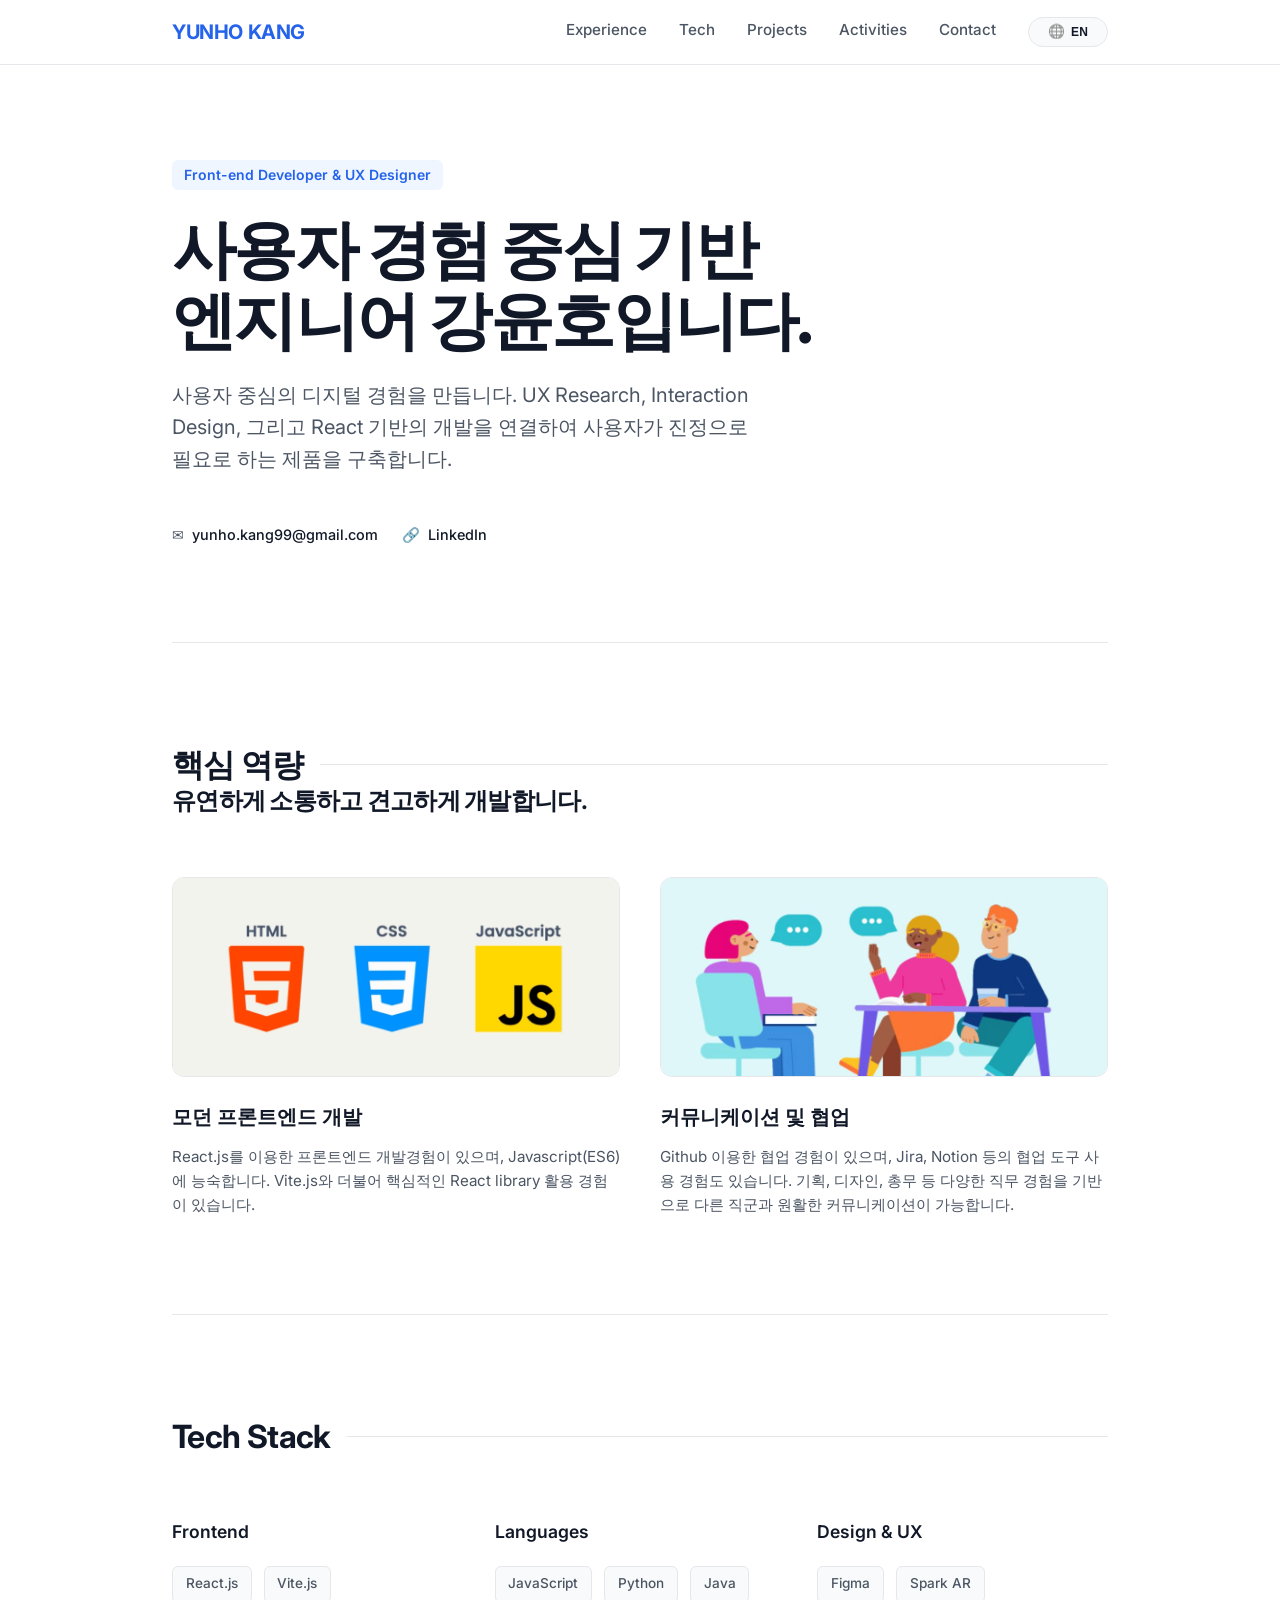
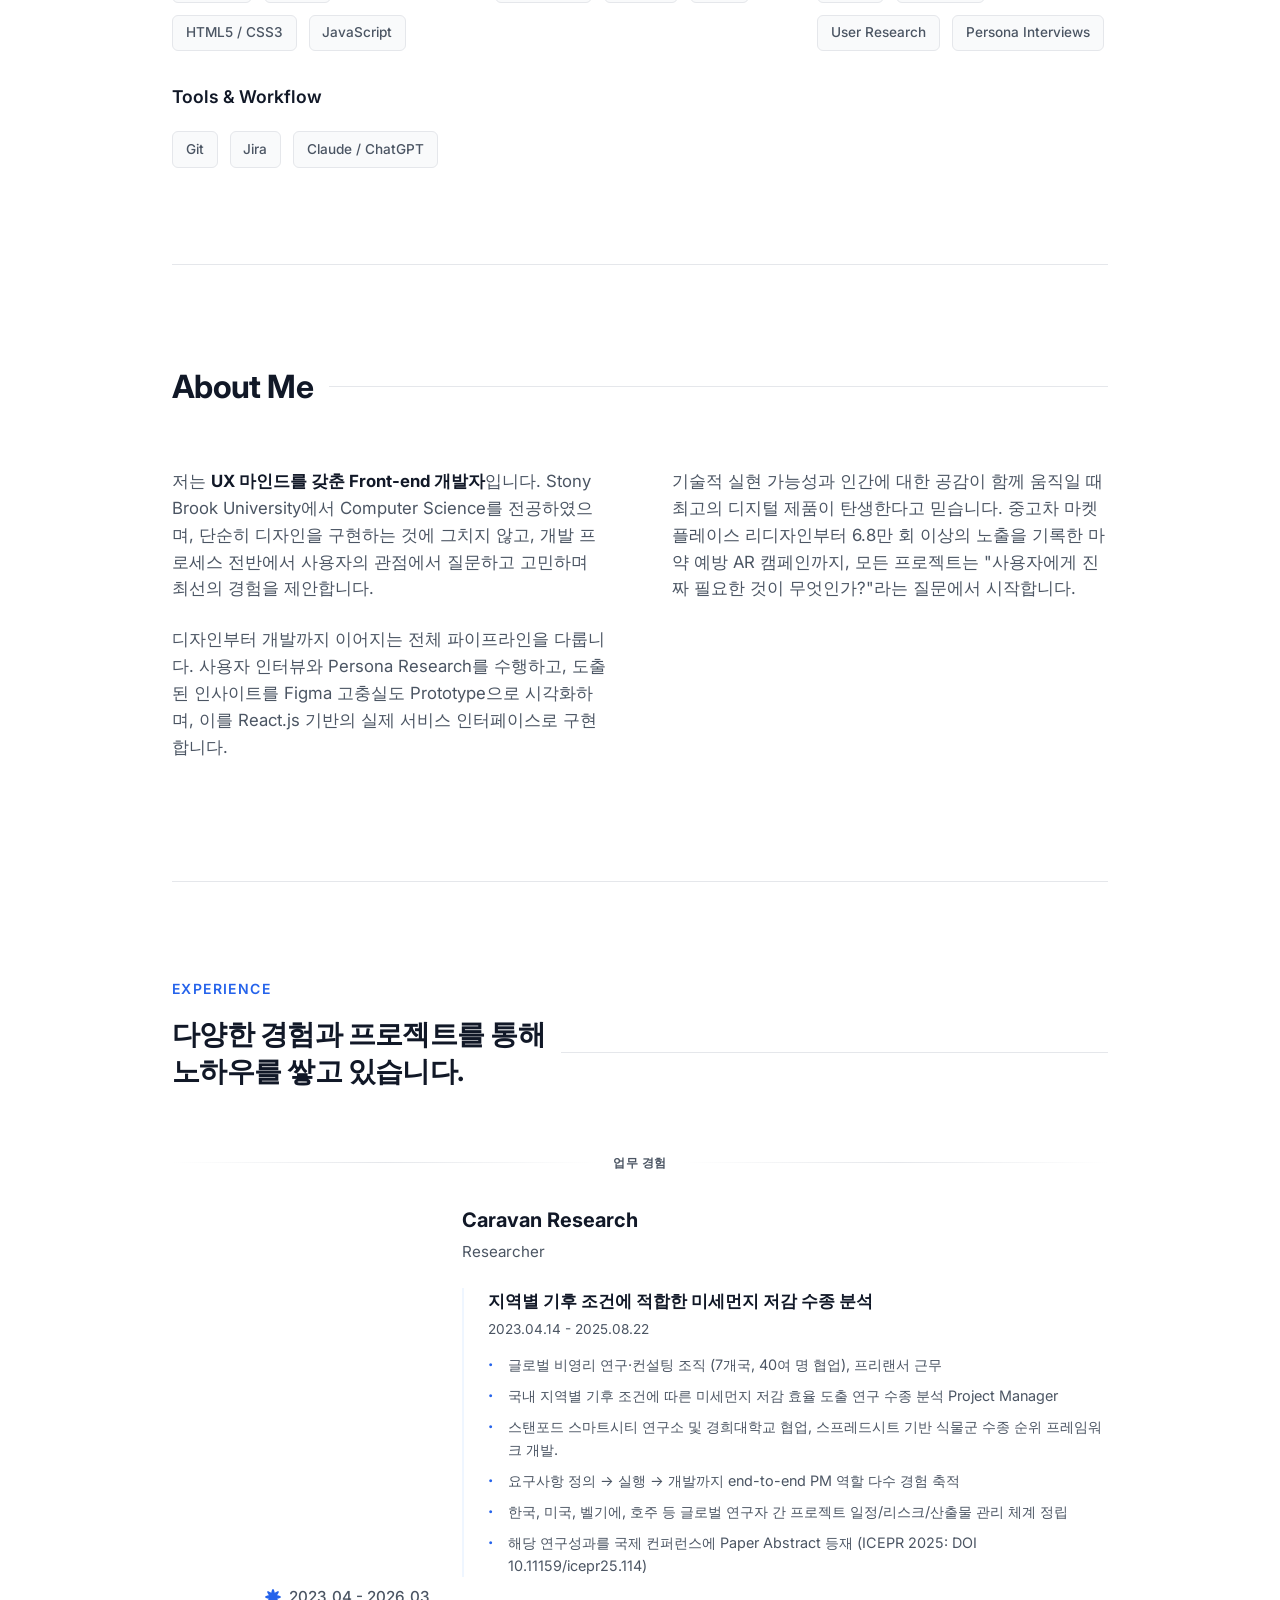
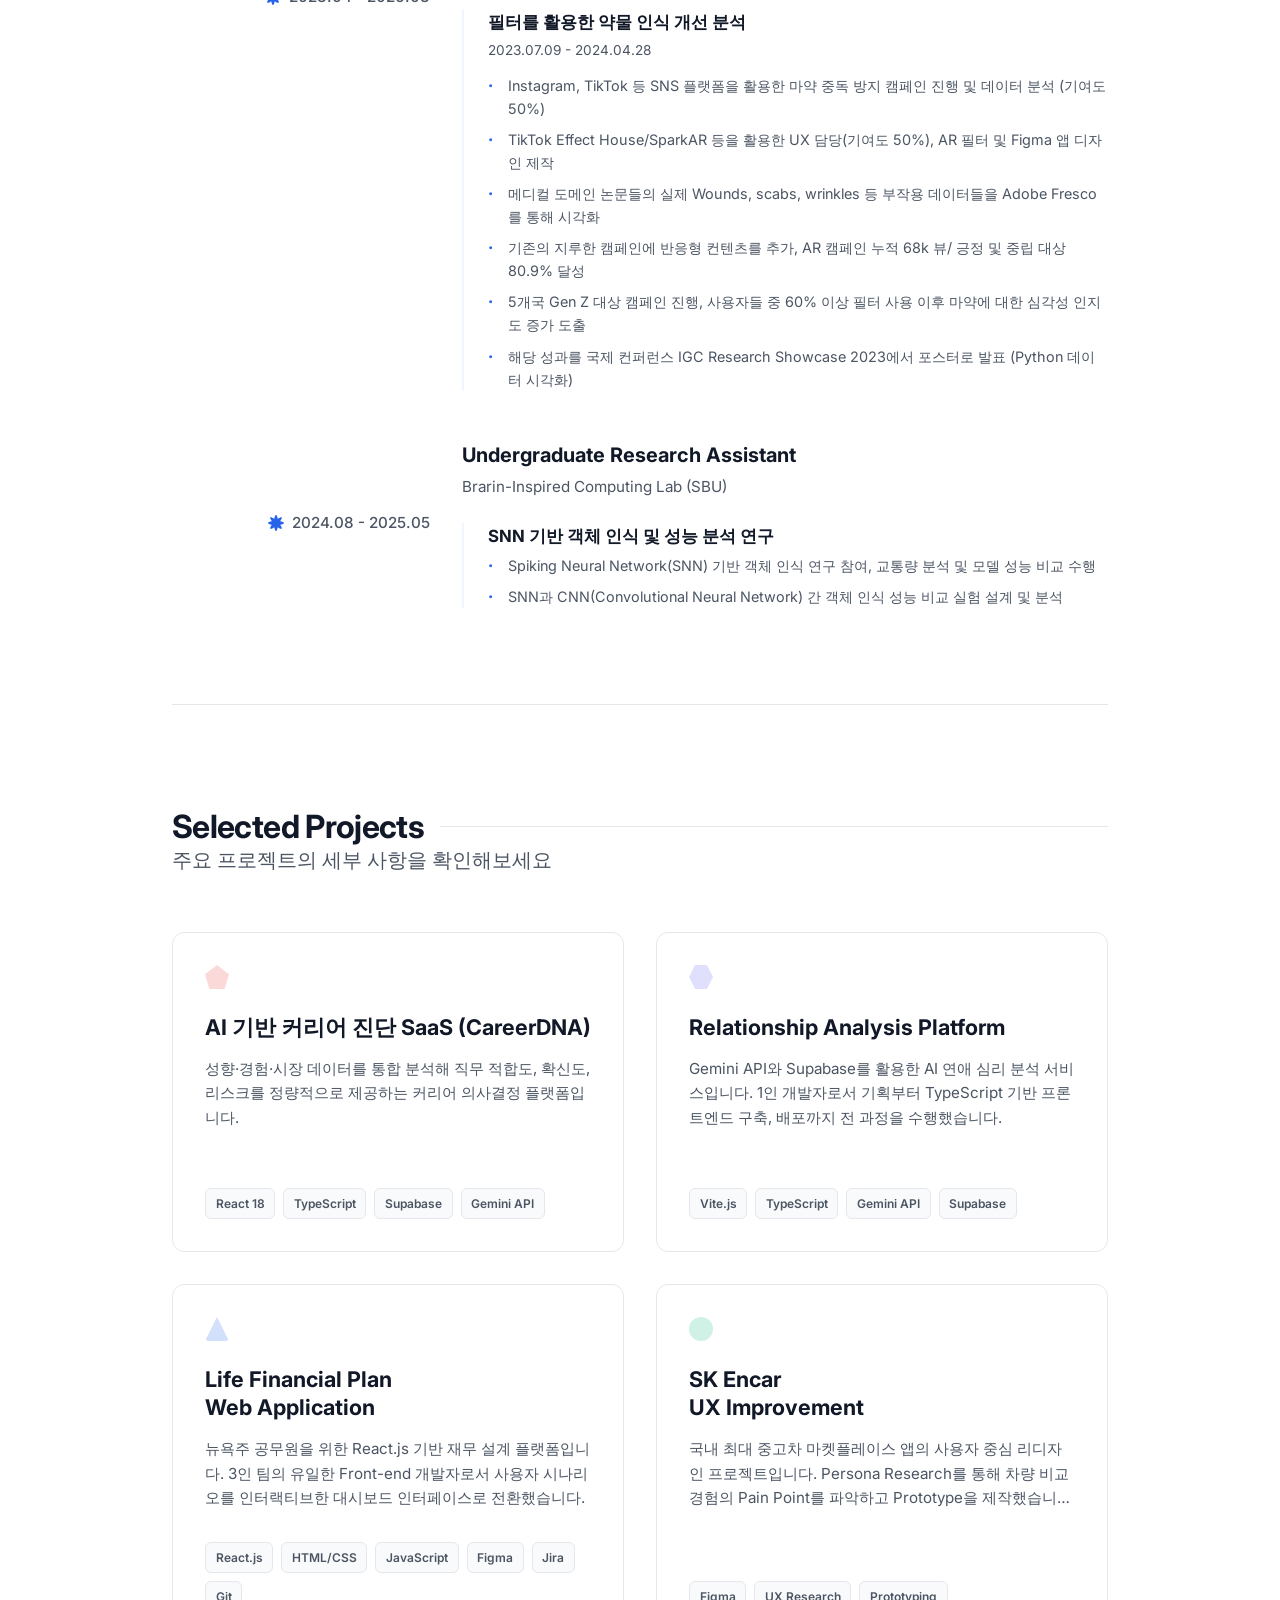
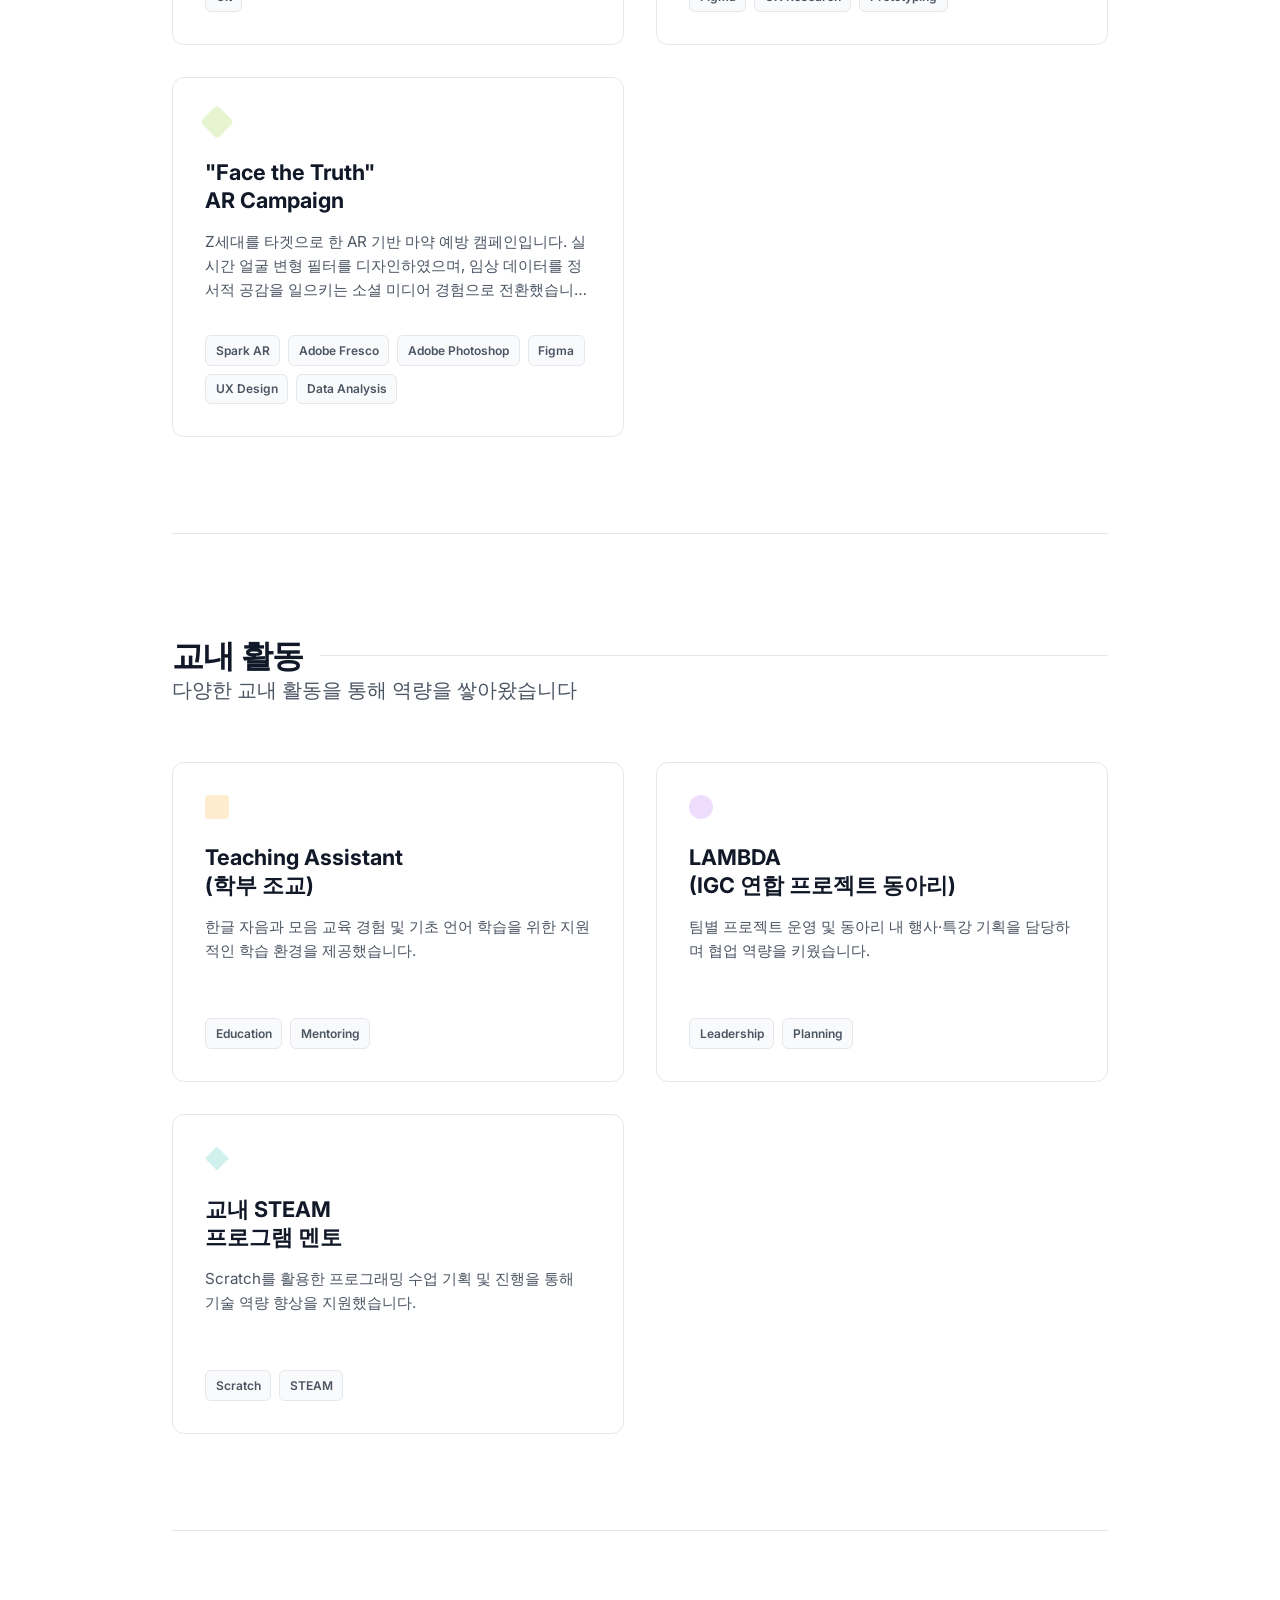
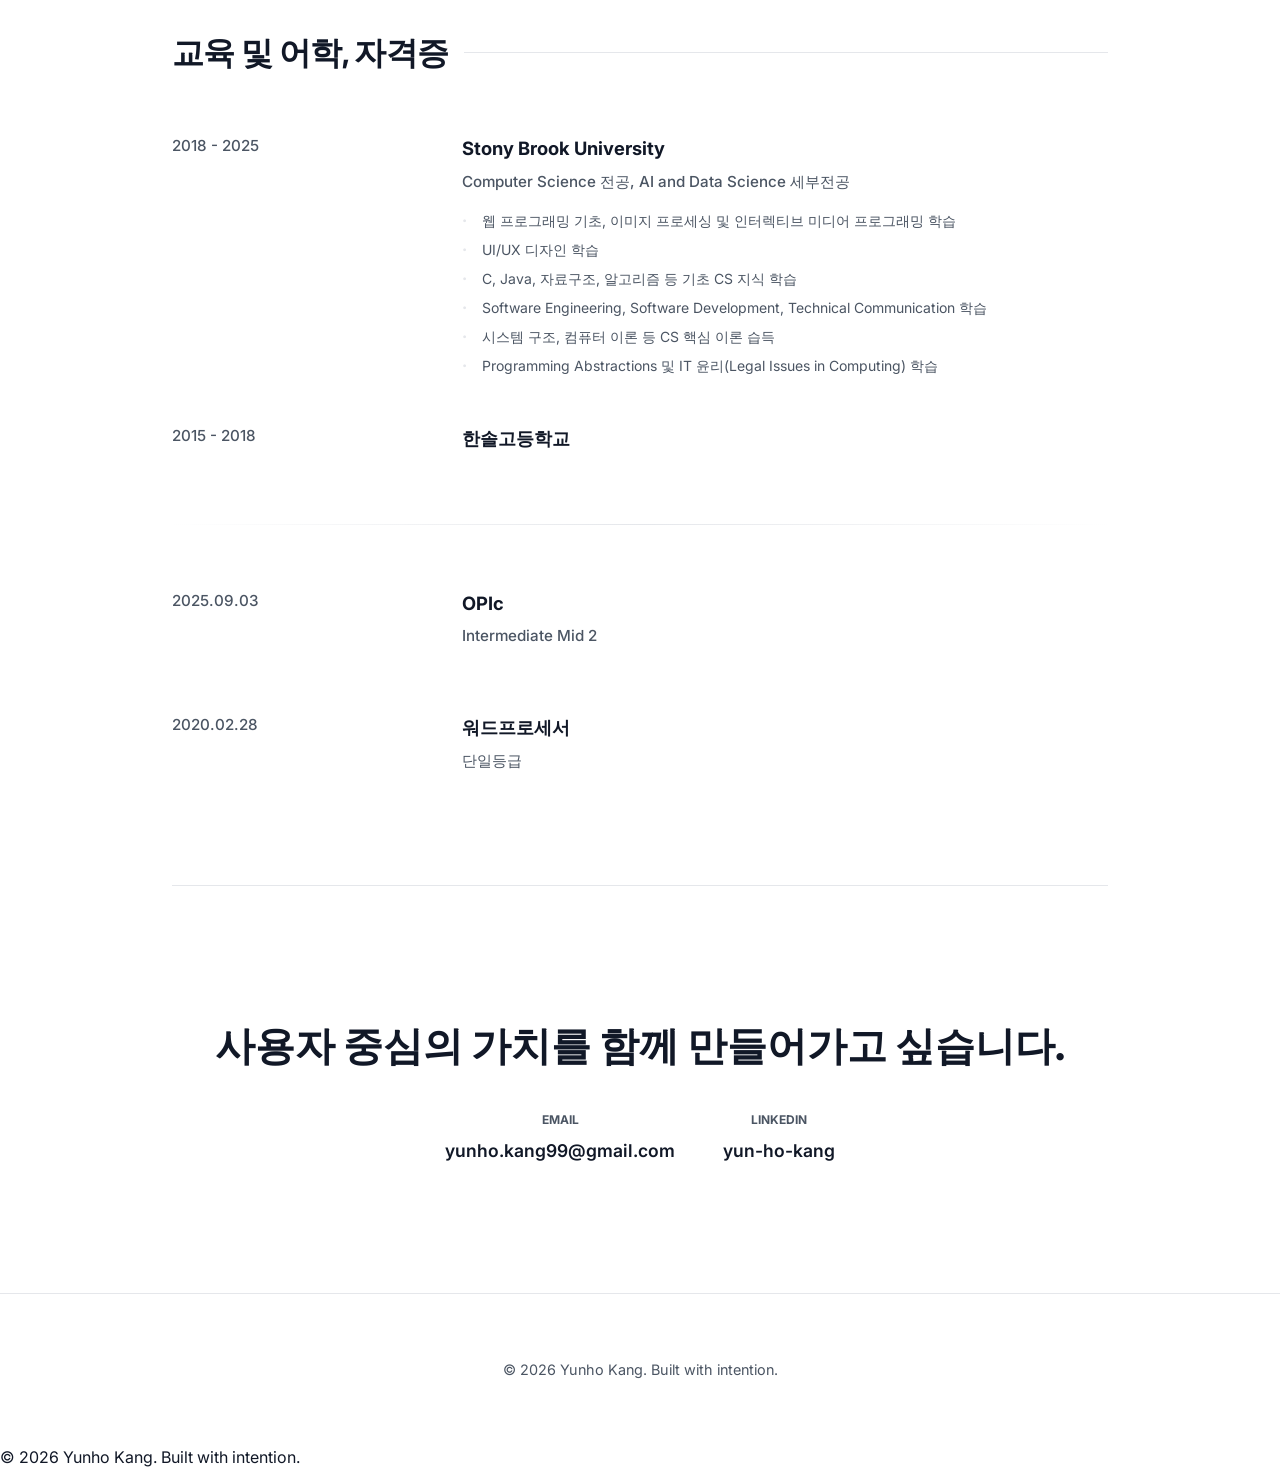
==== commit 30935587: "영어 버전 업데이트" ====
--- a/index.html
+++ b/index.html
@@ -197,7 +197,6 @@
               <ul class="exp-project-details" data-i18n-list="exp-ura-p1-details">
                 <li>Spiking Neural Network(SNN) 기반 객체 인식 연구 참여, 교통량 분석 및 모델 성능 비교 수행</li>
                 <li>SNN과 CNN(Convolutional Neural Network) 간 객체 인식 성능 비교 실험 설계 및 분석</li>
-                <li>SNN이 CNN 대비 에너지 효율이 우수함을 실증적으로 도출</li>
               </ul>
             </div>
           </div>
@@ -432,7 +431,6 @@
         "exp-ura-p1-details": [
           "Spiking Neural Network(SNN) 기반 객체 인식 연구 참여, 교통량 분석 및 모델 성능 비교 수행",
           "SNN과 CNN(Convolutional Neural Network) 간 객체 인식 성능 비교 실험 설계 및 분석",
-          "SNN이 CNN 대비 에너지 효율이 우수함을 실증적으로 도출"
         ],
         "projects-subtitle": "주요 프로젝트의 세부 사항을 확인해보세요",
         "project1-title": "Life Financial Plan<br/>Web Application",
@@ -490,7 +488,7 @@
         "core-title": "Core Competencies",
         "core-subtitle": "Communicate flexibly and develop robustly.",
         "core-fe-title": "Modern Frontend Development",
-        "core-fe-desc": "Experienced in frontend development using React.js and proficient in Javascript (ES6). Skilled in utilizing core React libraries along with Vite.js.",
+        "core-fe-desc": "Experienced in frontend development using React.js and proficient in Javascript (ES6). Skilled in utilizing core React libraries.",
         "core-comm-title": "Communication & Collaboration",
         "core-comm-desc": "Experienced in collaboration using Github, Jira, and Notion. Capable of smooth communication with various roles based on diverse job experiences in planning, design, and administration.",
         "tech-fe": "Frontend",
@@ -517,7 +515,7 @@
           "Conducted anti-drug addiction campaigns and data analysis using SNS platforms such as Instagram and TikTok (50% contribution)",
           "UX Lead using TikTok Effect House/SparkAR (50% contribution), produced AR filters and Figma app designs",
           "Visualized actual side-effect data such as wounds, scabs, and wrinkles from medical domain papers through Adobe Fresco",
-          "Added responsive content to traditional campaigns, achieving 68k cumulative AR campaign views and 80.9% positive/neutral sentiment",
+          "Added responsive content to traditional campaigns, achieving 68k cumulative AR campaign views",
           "Conducted campaigns targeting Gen Z in 5 countries, deriving increased drug severity awareness in over 60% of users after using filters",
           "Presented the results as a poster at the international conference IGC Research Showcase 2023 (Python data visualization)"
         ],
@@ -526,7 +524,6 @@
         "exp-ura-p1-details": [
           "Participated in Spiking Neural Network (SNN) based object recognition research, performed traffic volume analysis and model performance comparison",
           "Designed and analyzed experiments comparing object recognition performance between SNN and CNN (Convolutional Neural Network)",
-          "Empirically derived that SNN has superior energy efficiency compared to CNN"
         ],
         "projects-subtitle": "Check out the details of major projects",
         "project1-title": "Life Financial Plan<br/>Web Application",
@@ -537,7 +534,7 @@
         "project3-desc": "AR-based anti-drug campaign targeting Gen Z. Designed real-time face distortion filters and translated clinical data into social media experiences that evoke emotional empathy.",
         "project4-title": "Relationship Analysis Platform",
         "project4-desc": "AI-based relationship analysis service using Gemini API and Supabase. As the sole developer, I handled everything from planning to TypeScript-based frontend development and deployment.",
-        "project5-title": "AI-Powered Career Diagnosis SaaS (CareerDNA)",
+        "project5-title": "AI-Powered Career Diagnosis SaaS",
         "project5-desc": "A career decision-making platform that quantifiably provides job fit, confidence, and risk by integrating personality, experience, and market data.",
         "activities-title": "Campus Activities",
         "activities-subtitle": "Built competencies through various campus activities",
@@ -596,7 +593,7 @@
             },
             {
               title: "성능 최적화",
-              items: ["컴포넌트 렌더링 최적화 및 구조 재설계", "페이지 로딩 성능 약 20% 향상 달성"]
+              items: ["컴포넌트 렌더링 최적화 및 구조 재설계"]
             }
           ],
           en: [
@@ -610,7 +607,7 @@
             },
             {
               title: "Performance Optimization",
-              items: ["Optimized component rendering and redesigned structure", "Achieved approximately 20% improvement in page loading performance"]
+              items: ["Optimized component rendering and redesigned structure"]
             }
           ]
         }
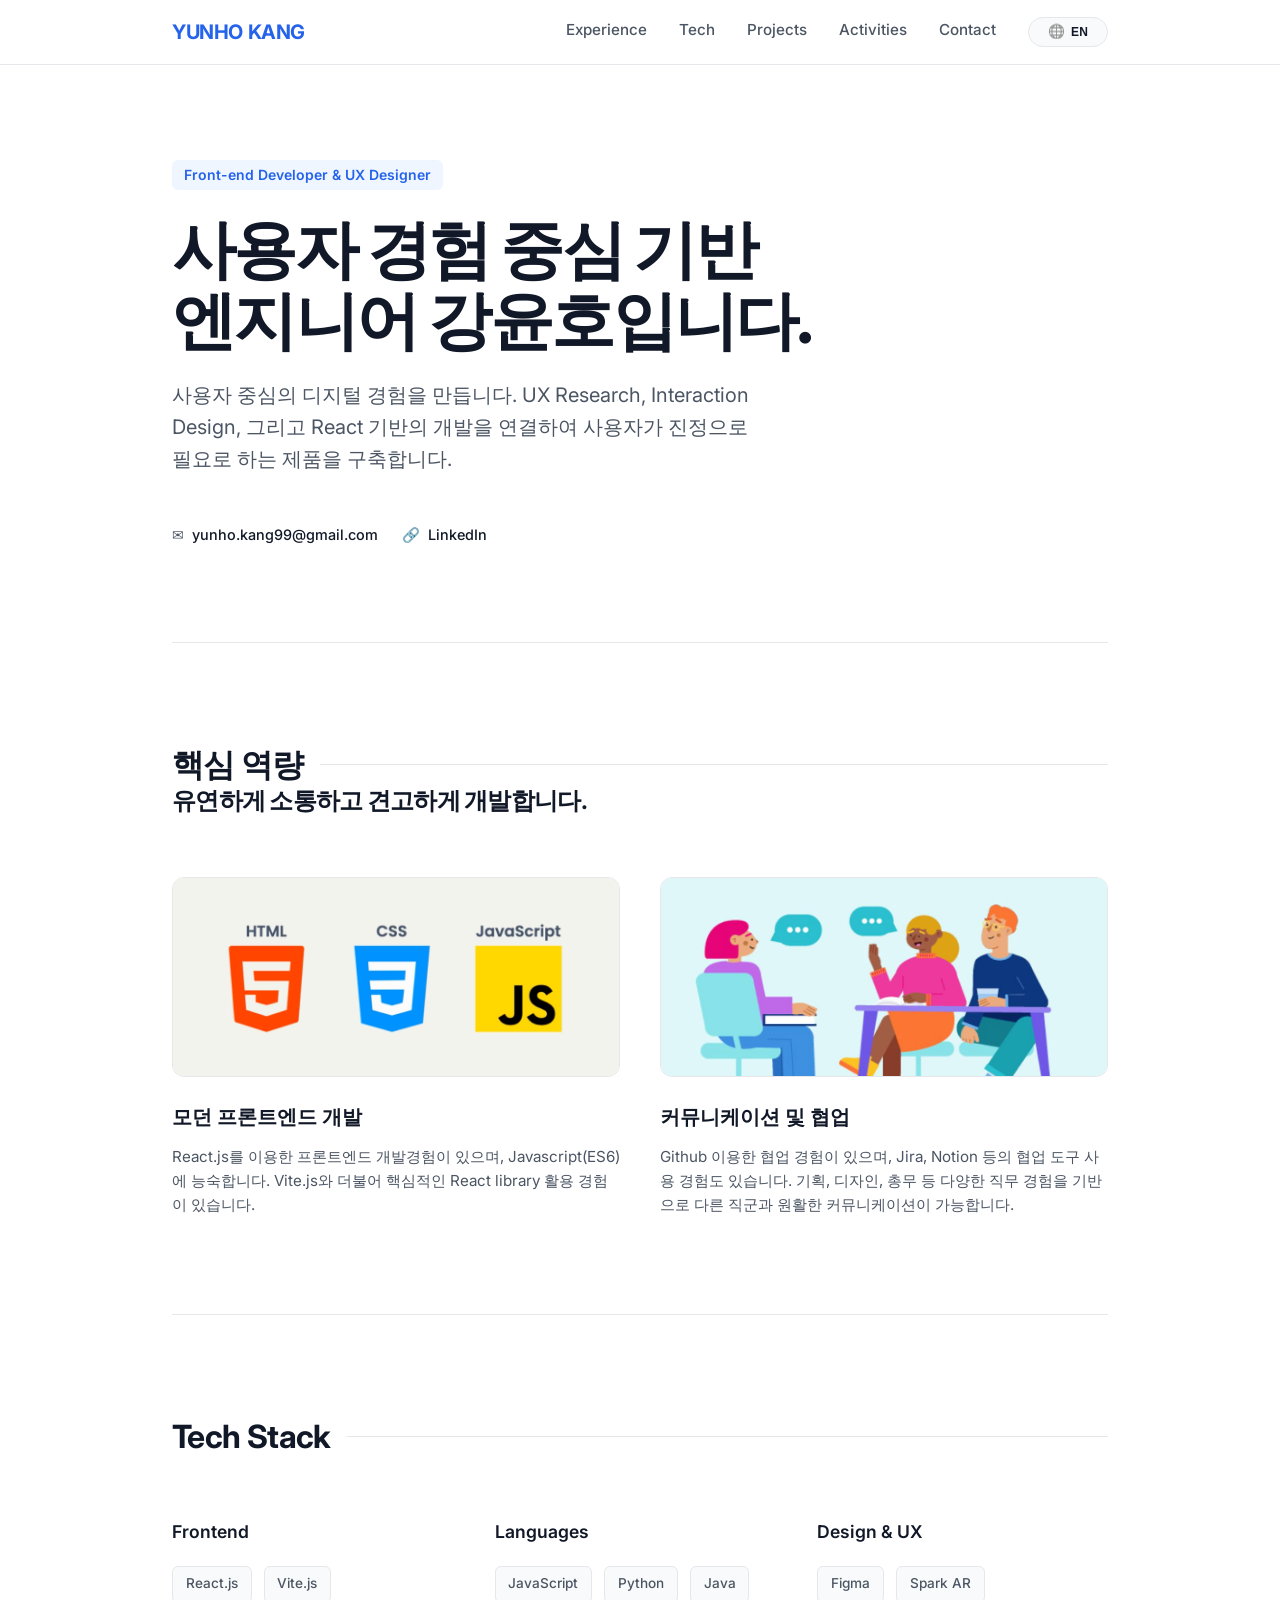
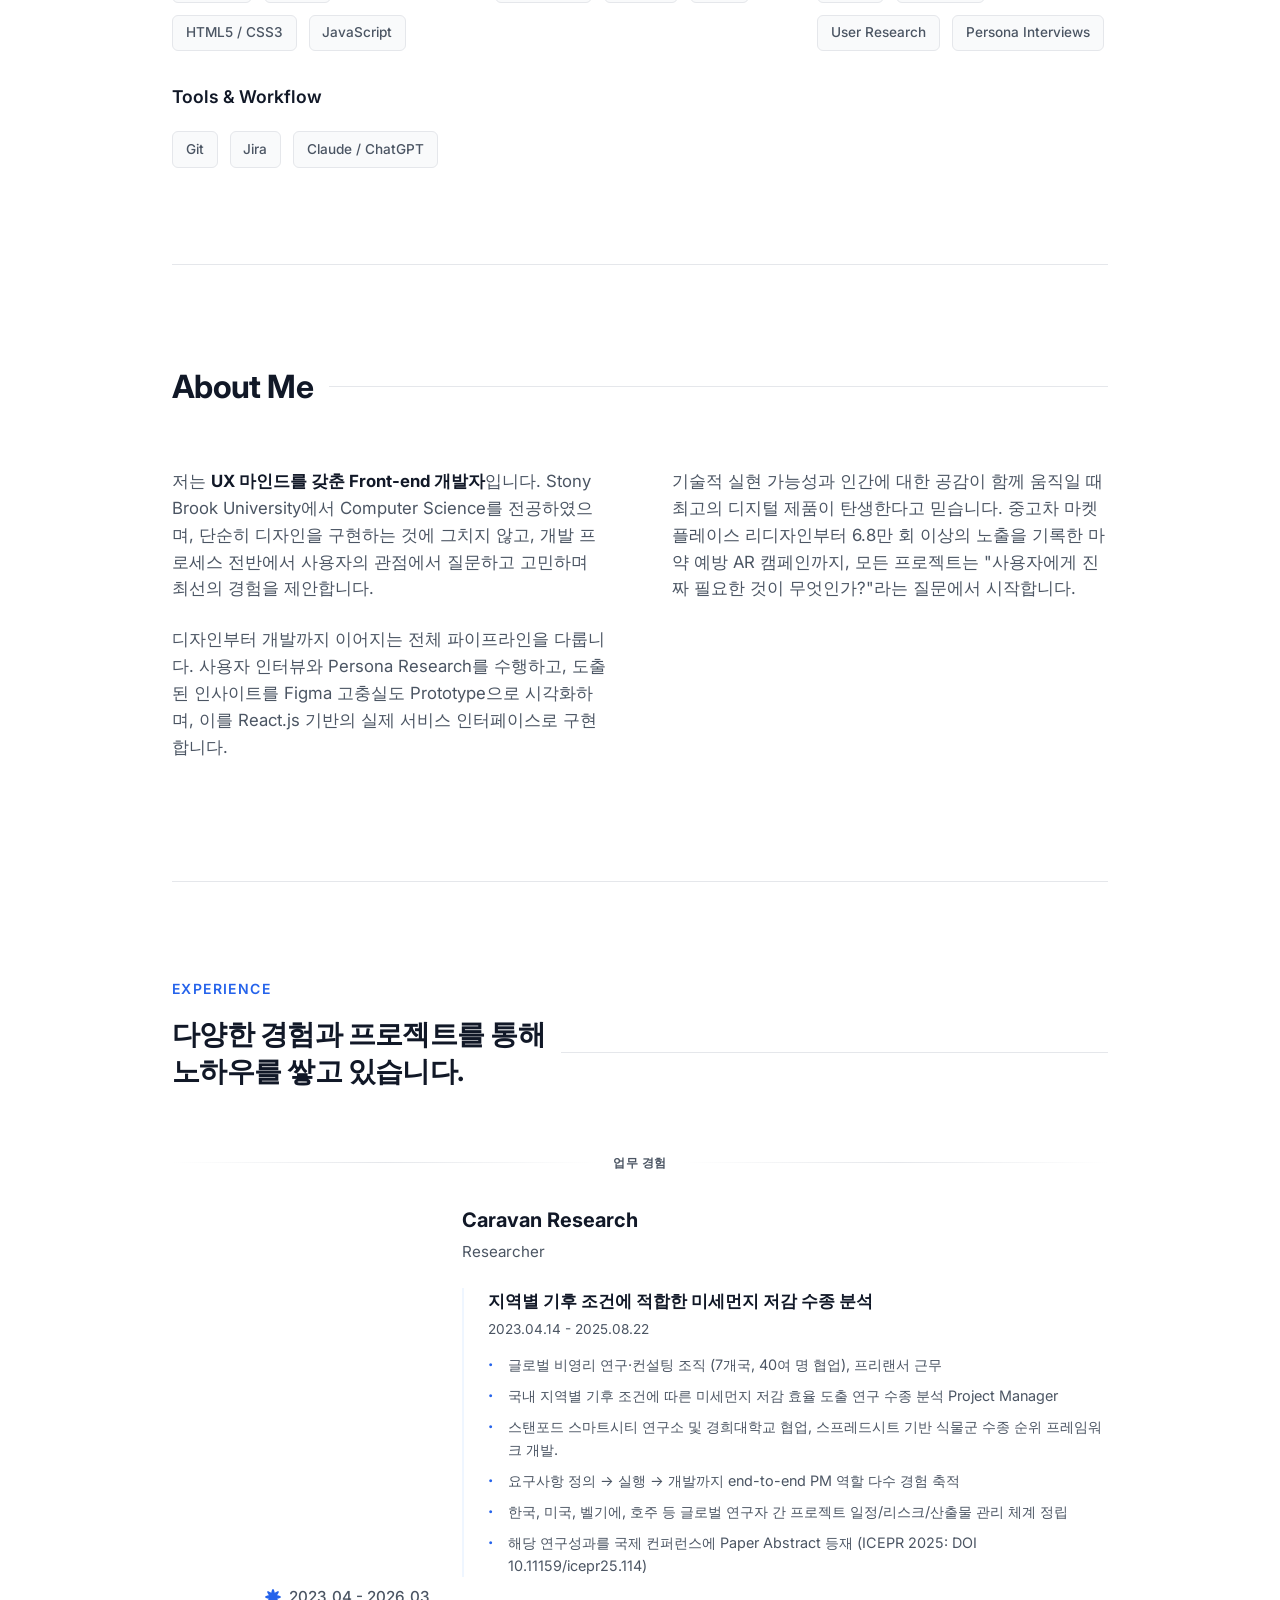
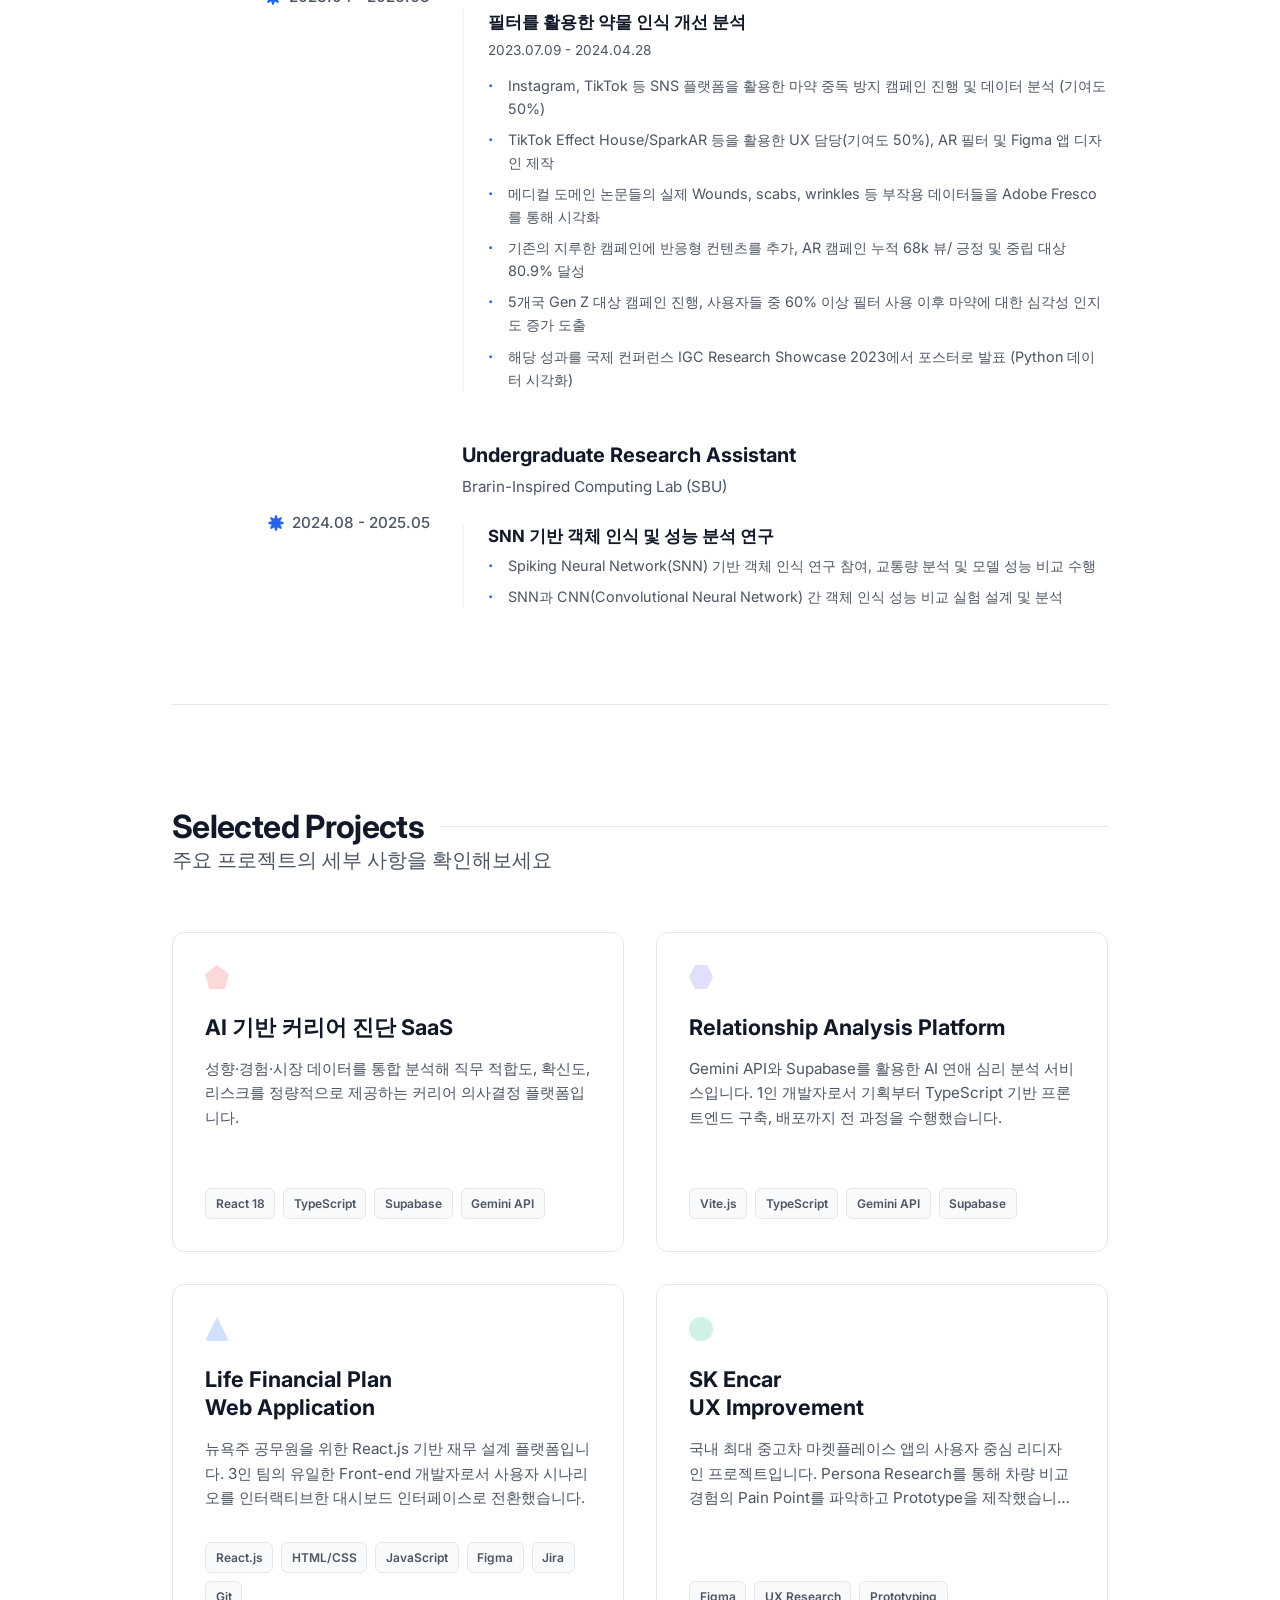
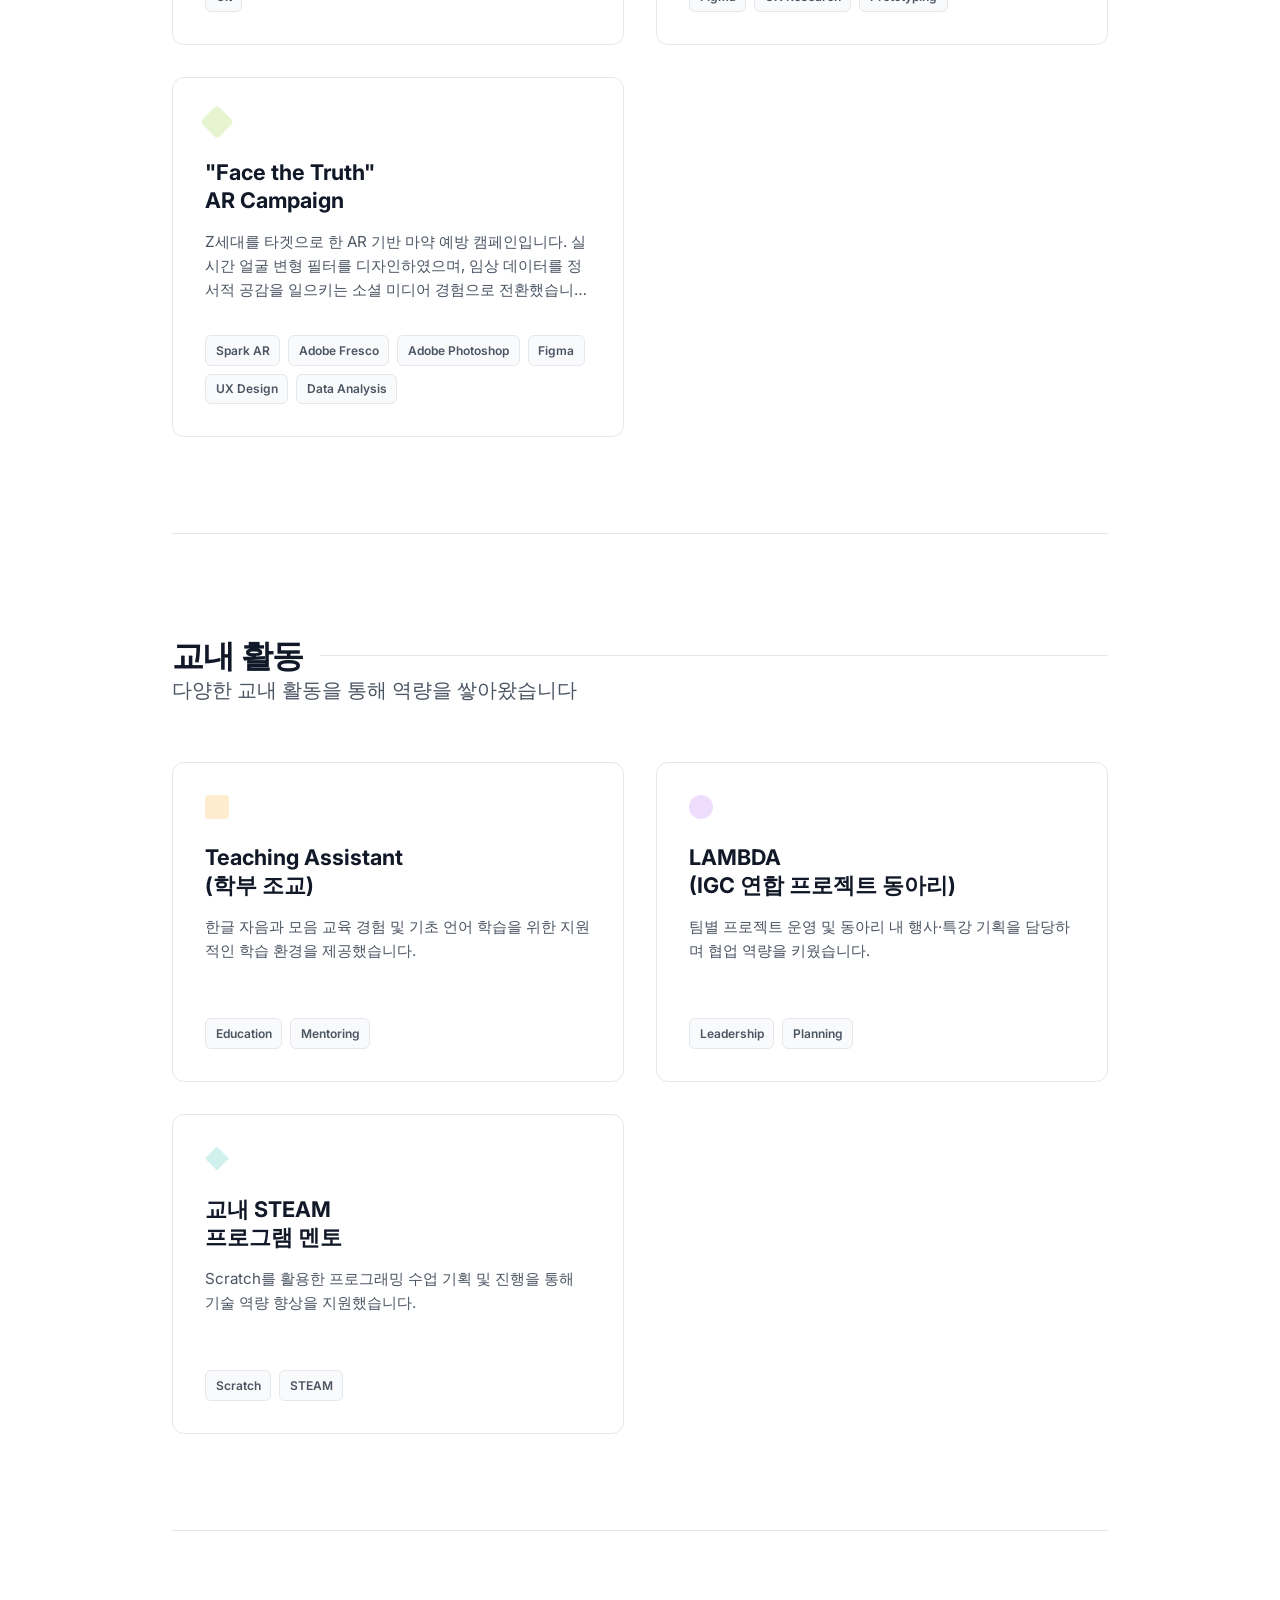
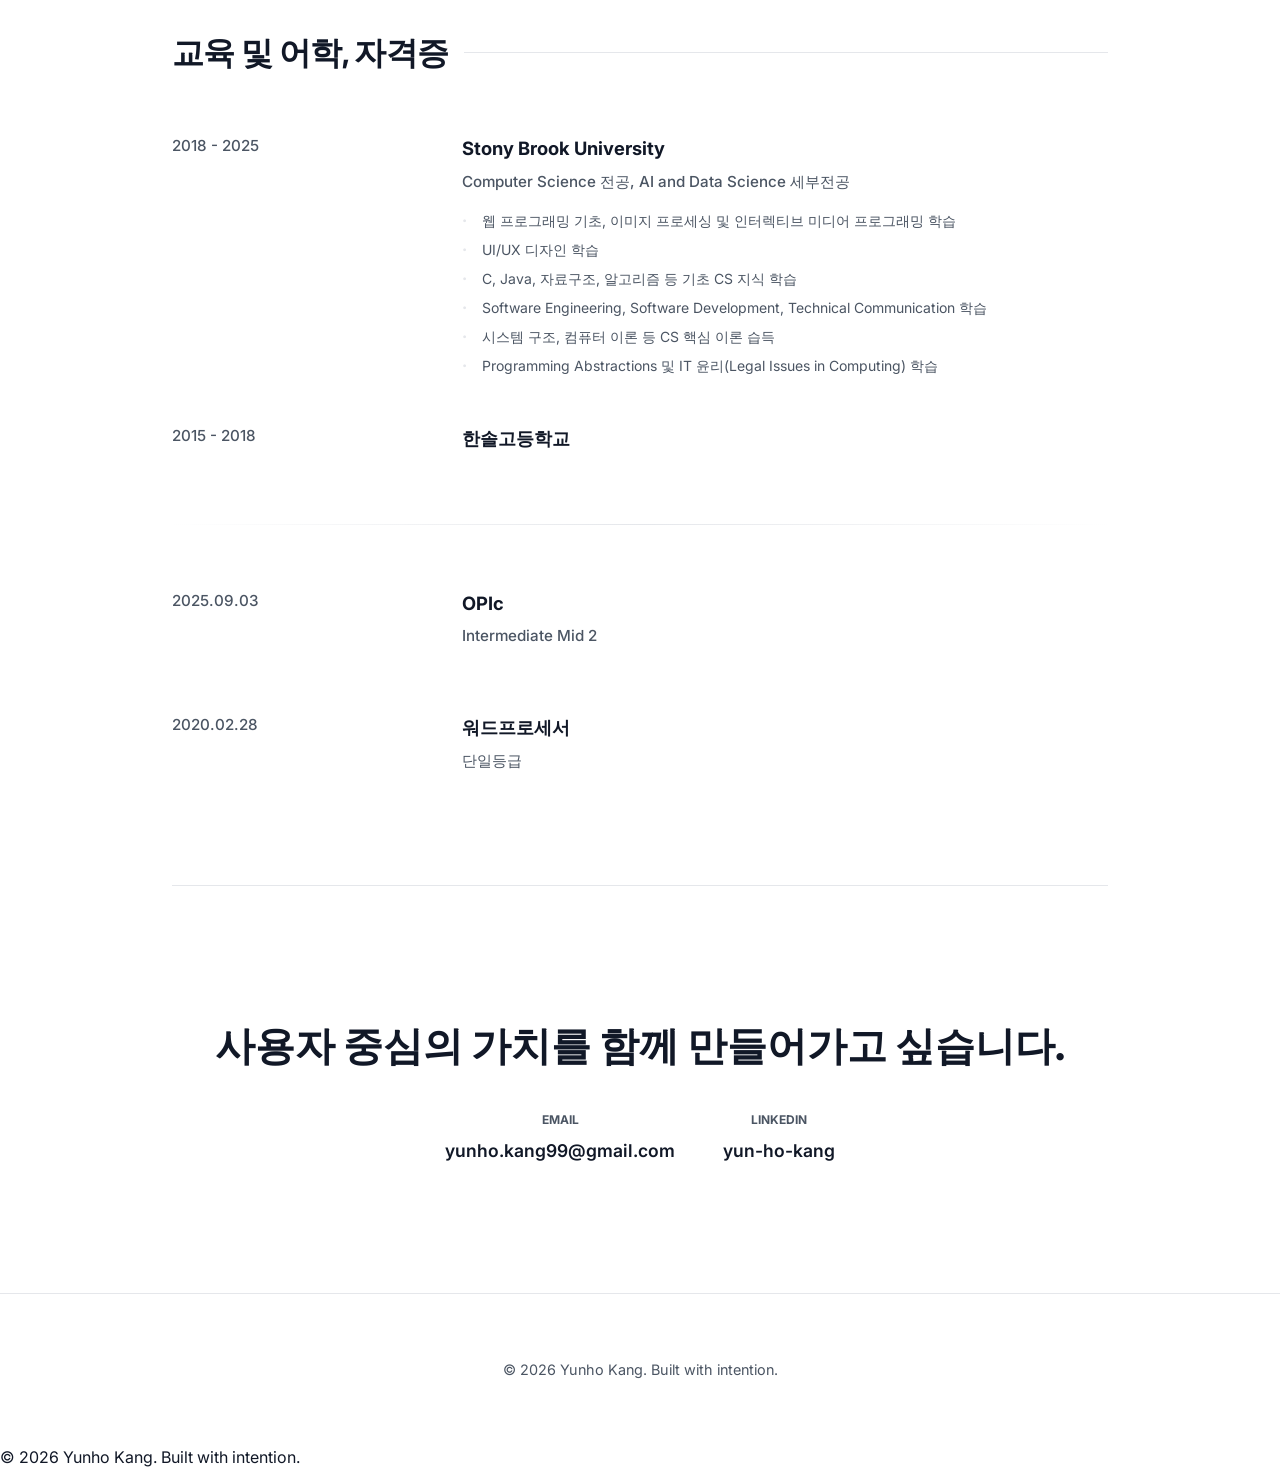
==== commit 9fc91164: "프로젝트 이름 수정(AI 기반 커리어 진단 SaaS)" ====
--- a/index.html
+++ b/index.html
@@ -217,7 +217,7 @@
       <div onclick="openModal(8)" class="project-card-v2 hover-red" style="cursor: pointer;">
         <div>
           <div class="card-shape" style="background: #ef4444; clip-path: polygon(50% 0%, 100% 38%, 82% 100%, 18% 100%, 0% 38%);"></div>
-          <h3 data-i18n="project5-title">AI 기반 커리어 진단 SaaS (CareerDNA)</h3>
+          <h3 data-i18n="project5-title">AI 기반 커리어 진단 SaaS</h3>
           <p class="card-desc" data-i18n="project5-desc">성향·경험·시장 데이터를 통합 분석해 직무 적합도, 확신도, 리스크를 정량적으로 제공하는 커리어 의사결정 플랫폼입니다.</p>
         </div>
         <div class="card-tech-stack">
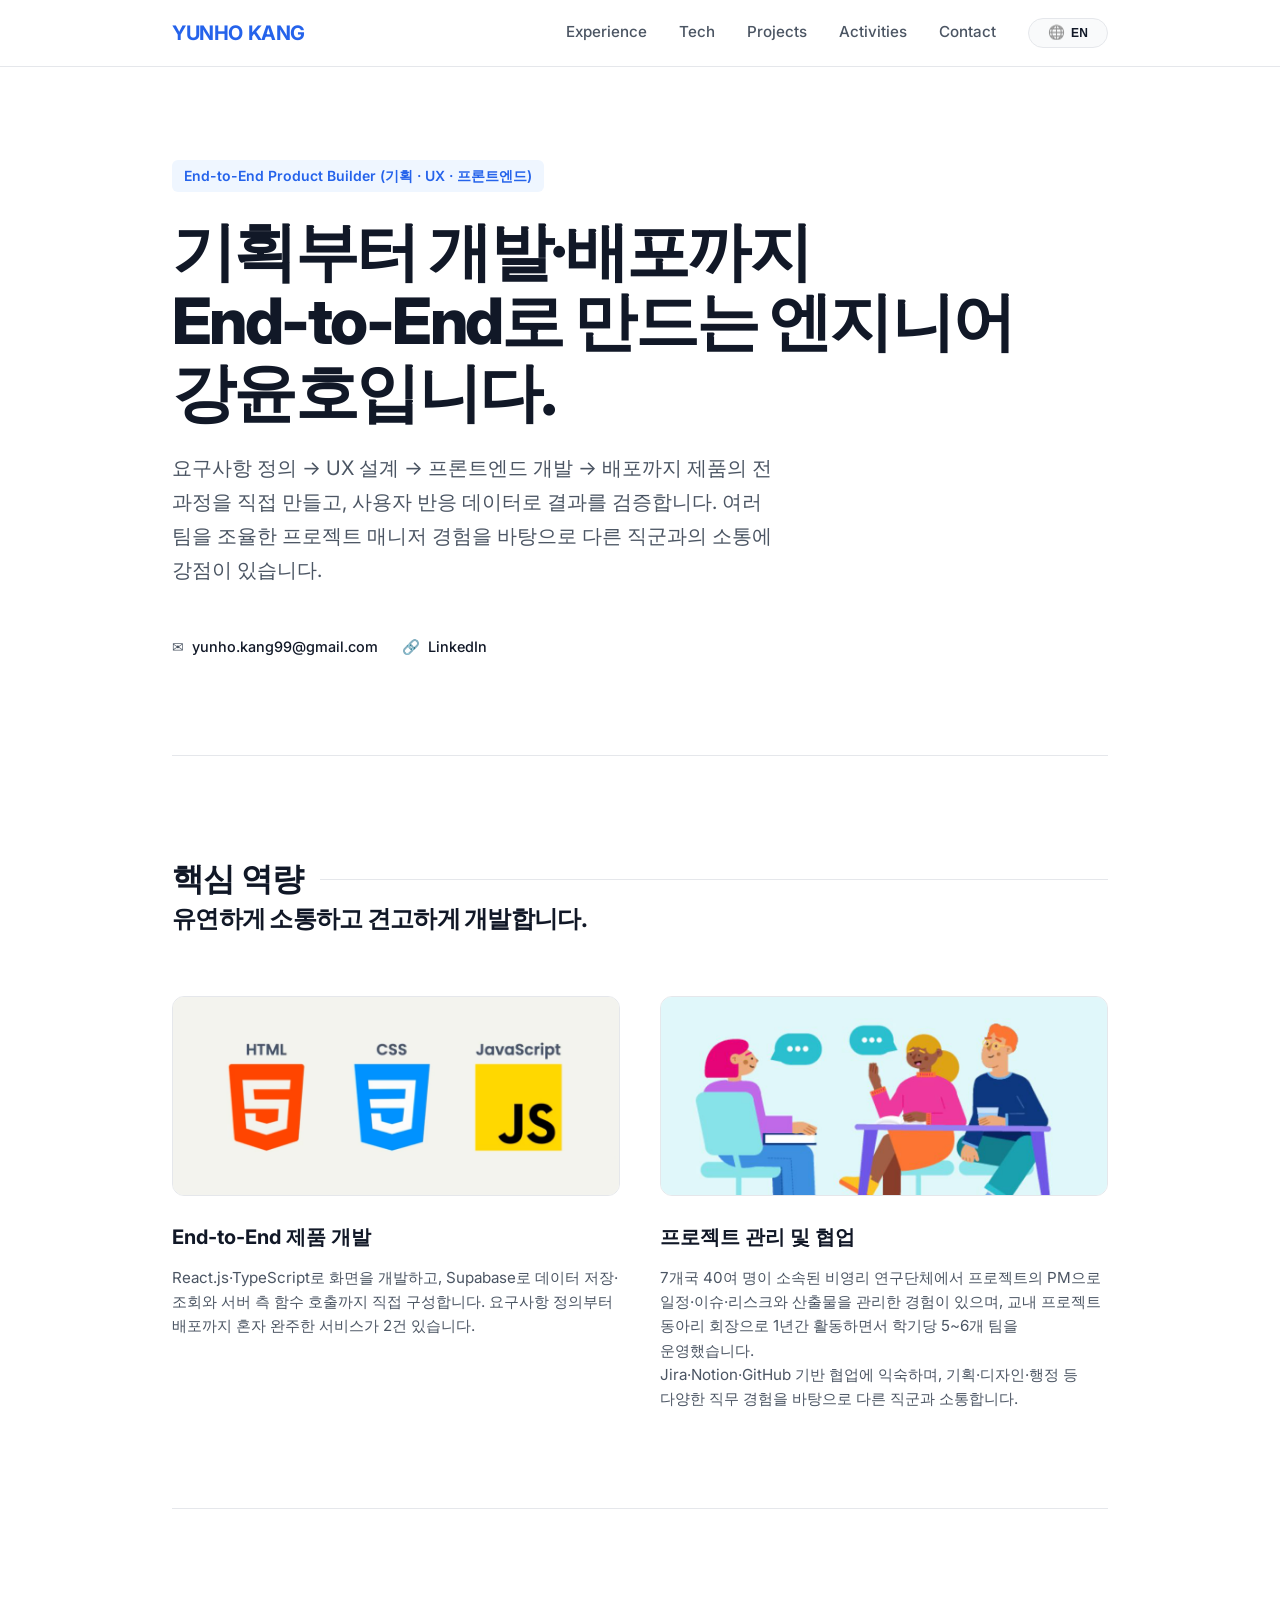
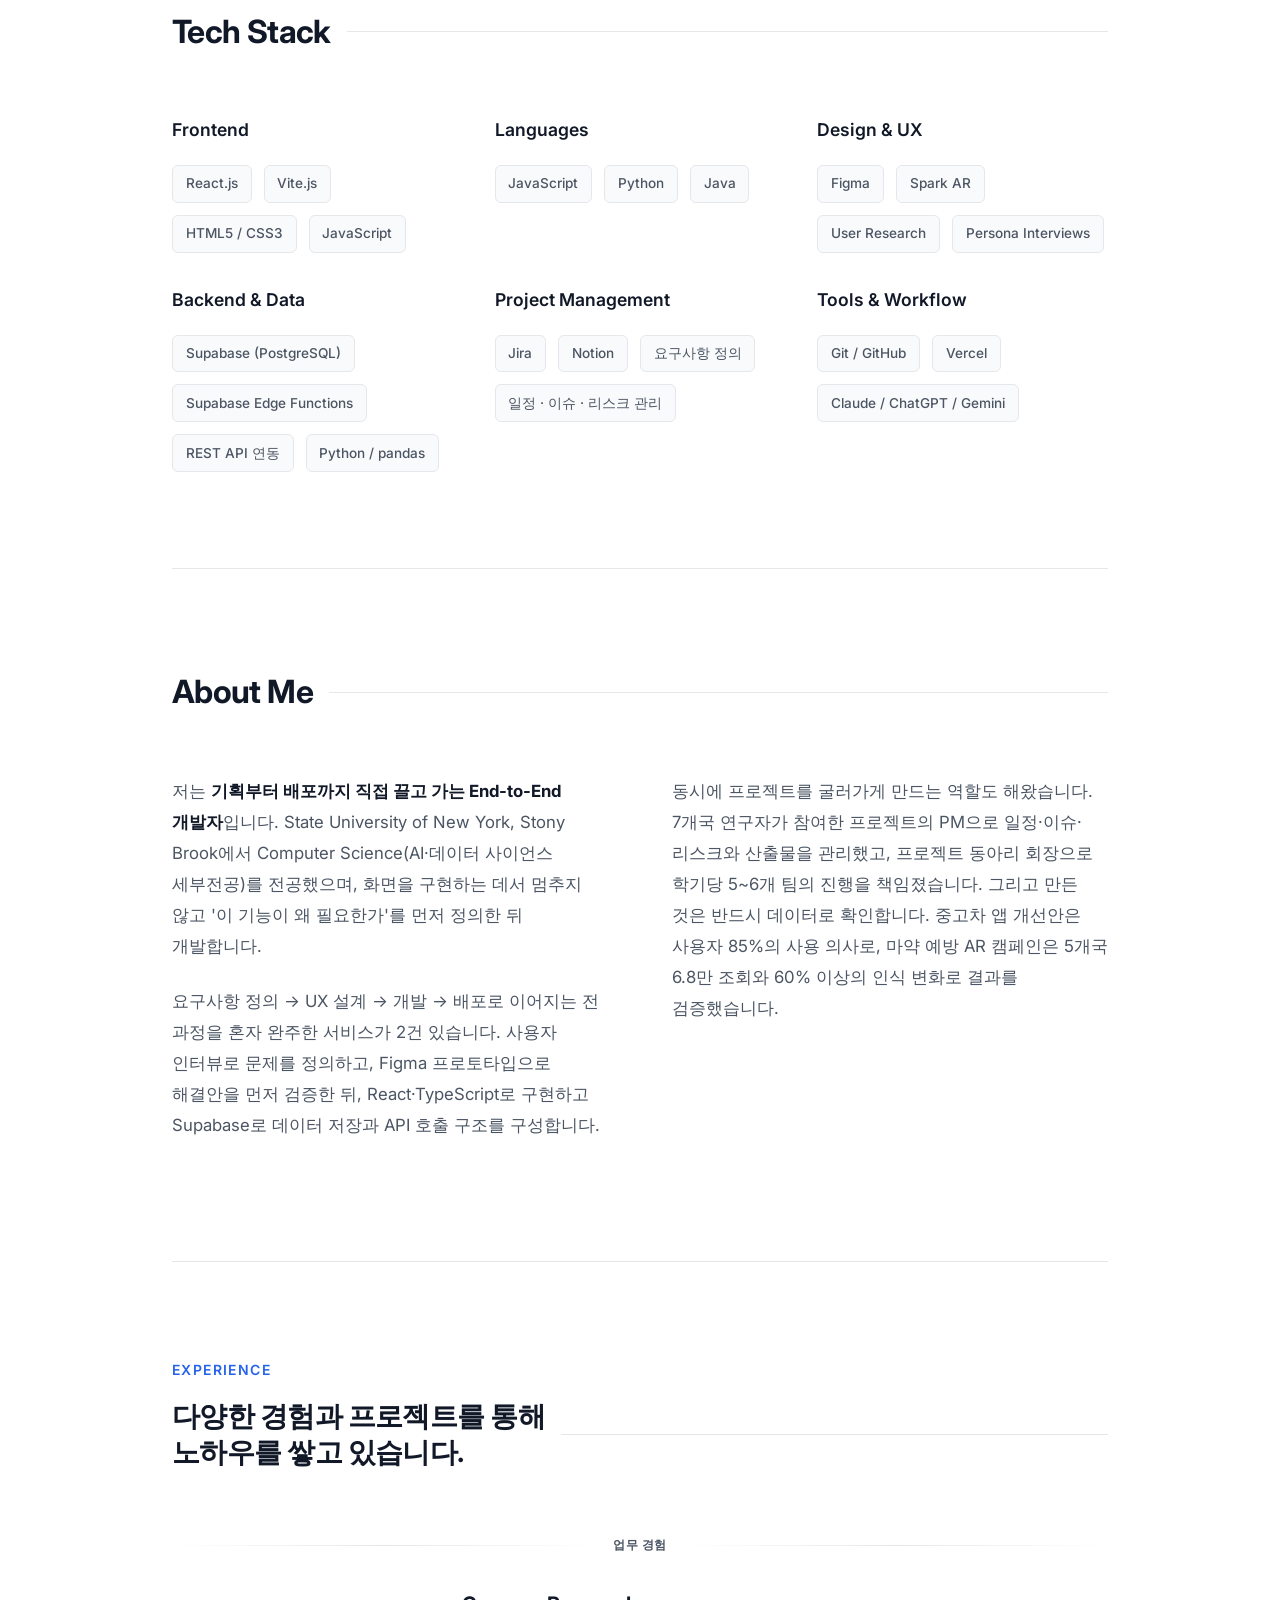
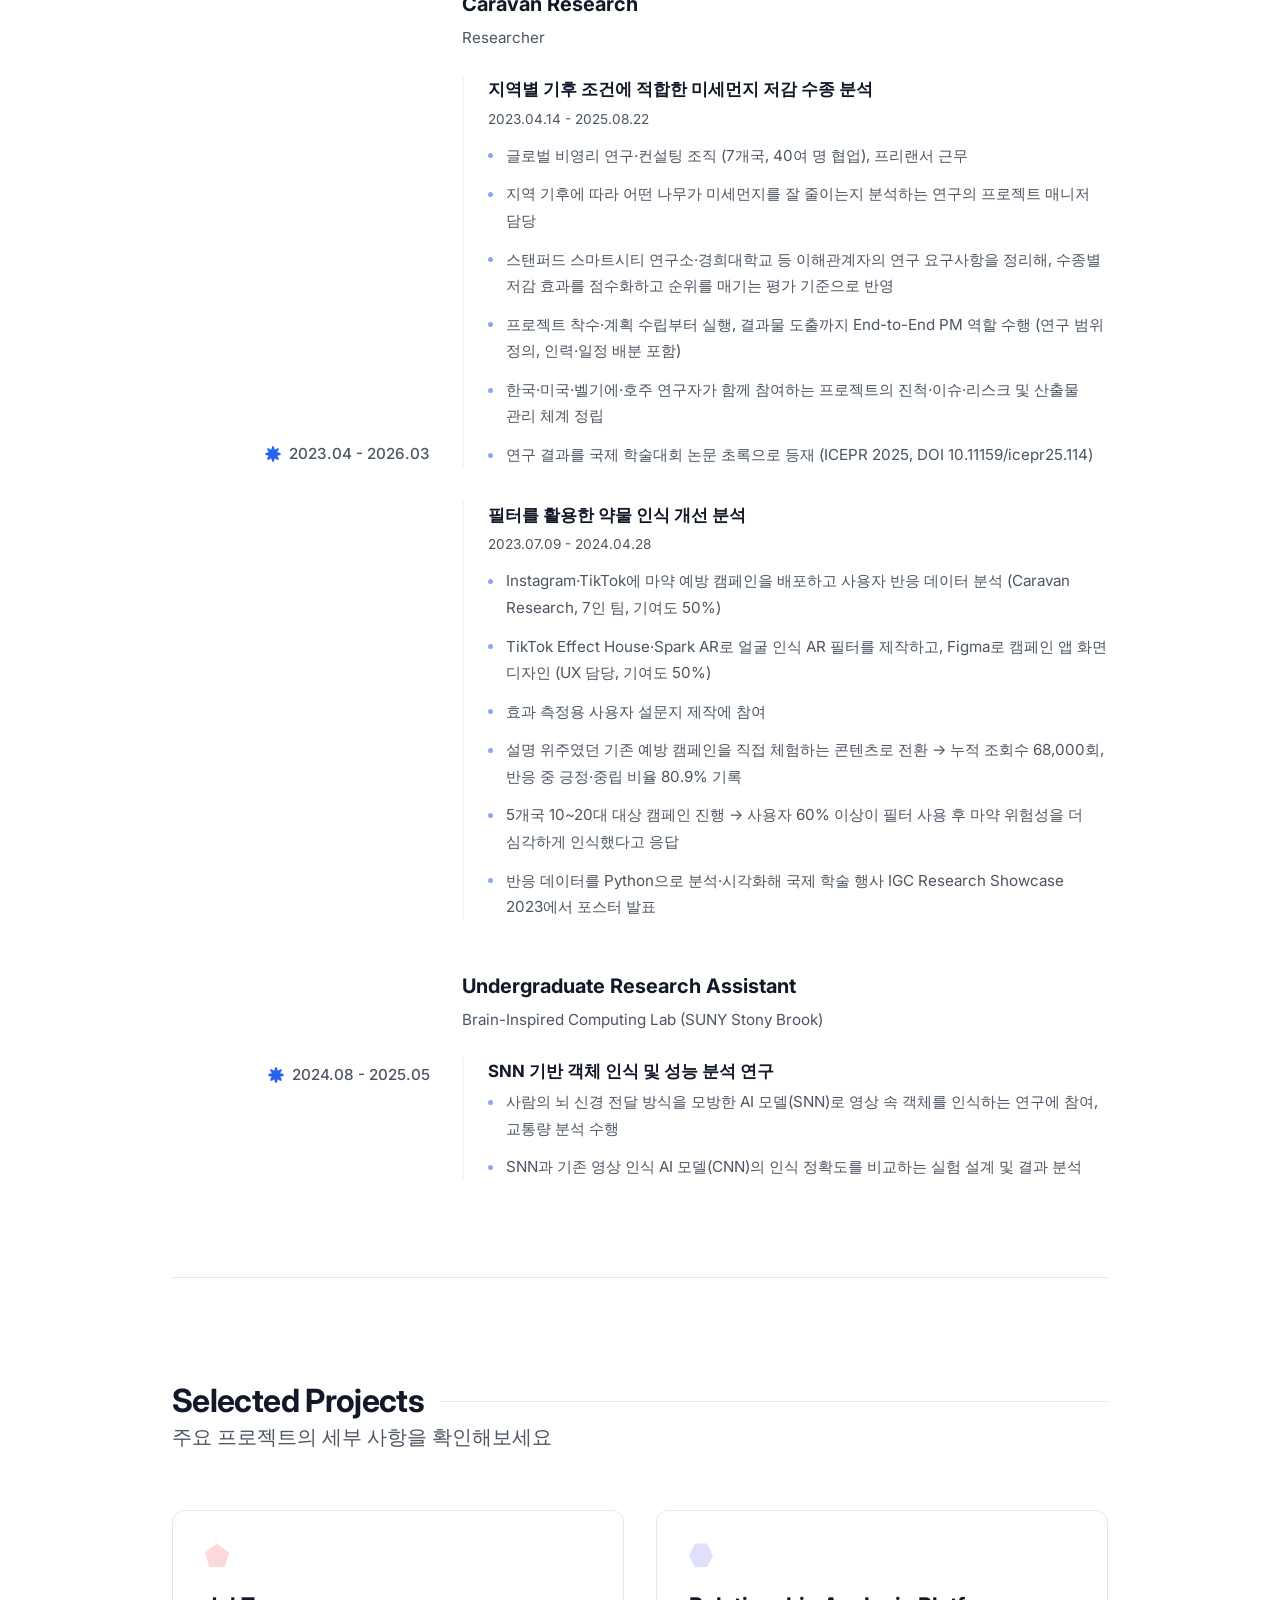
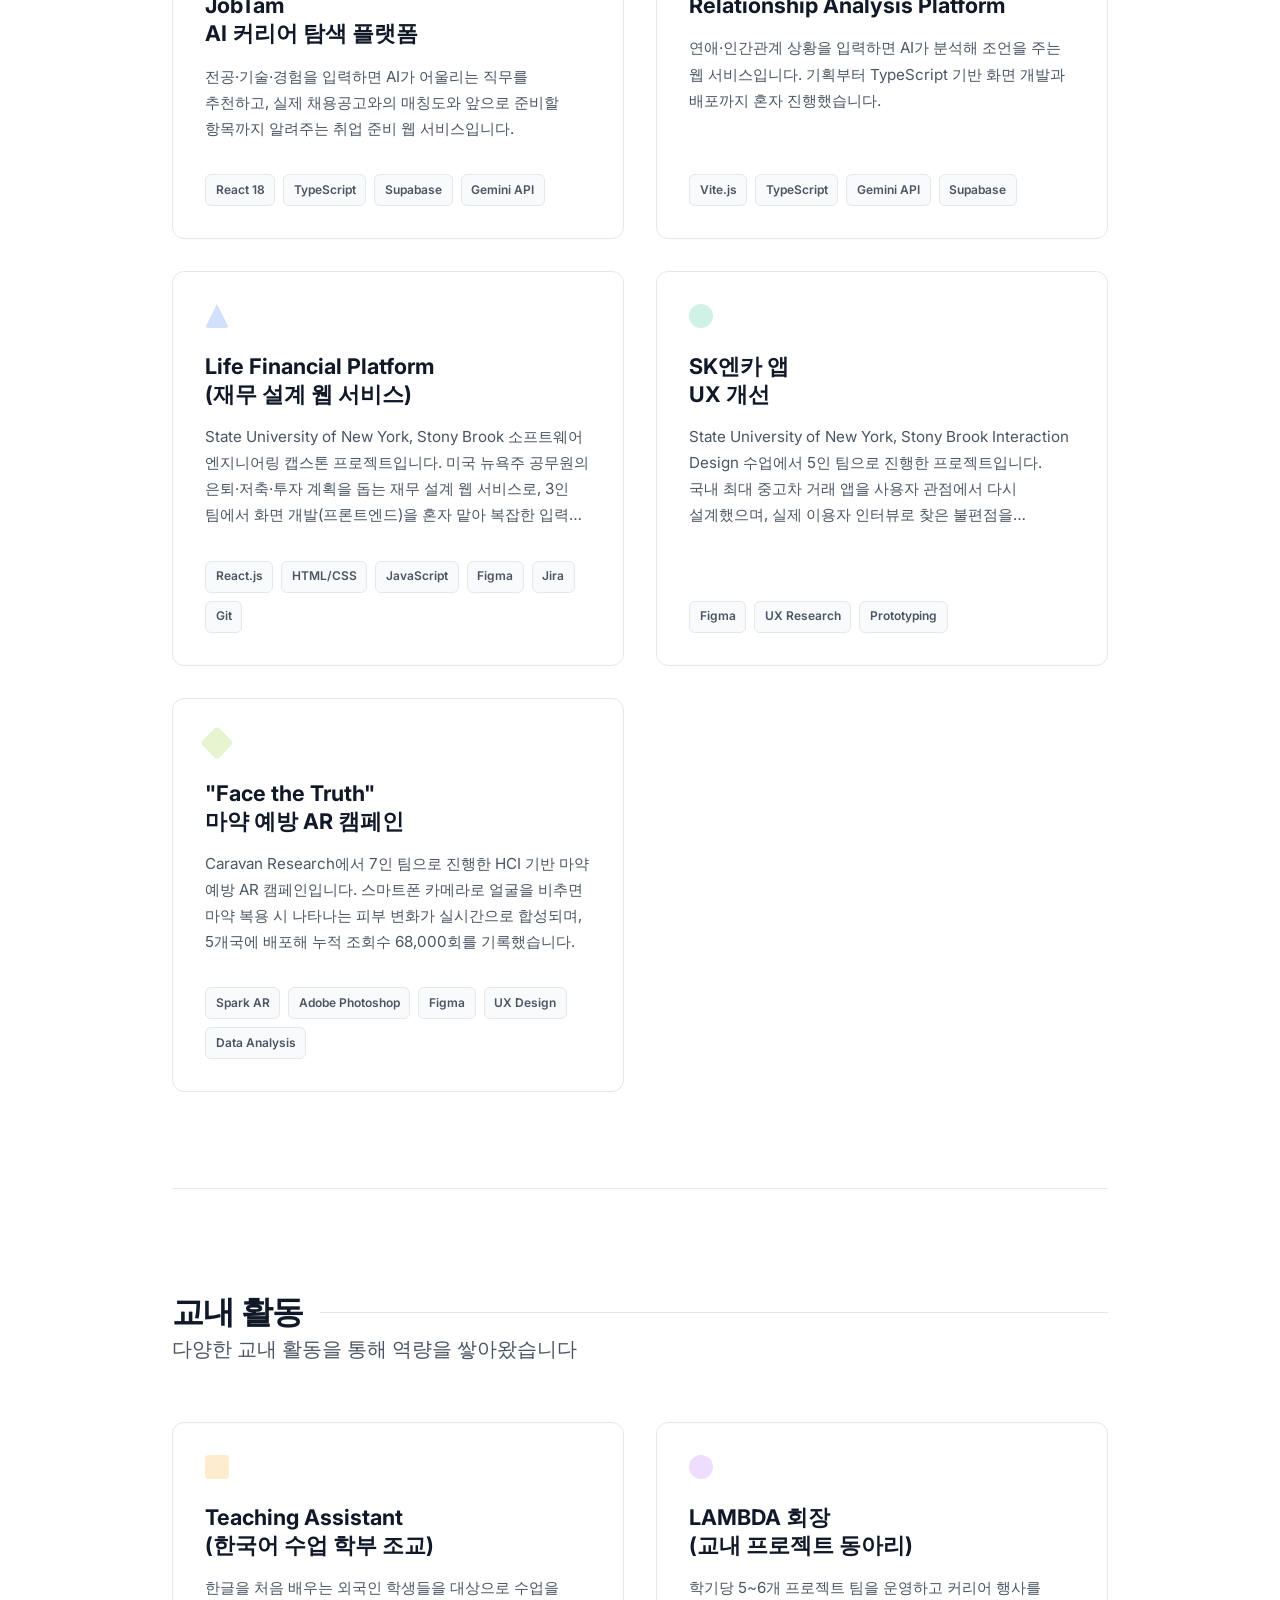
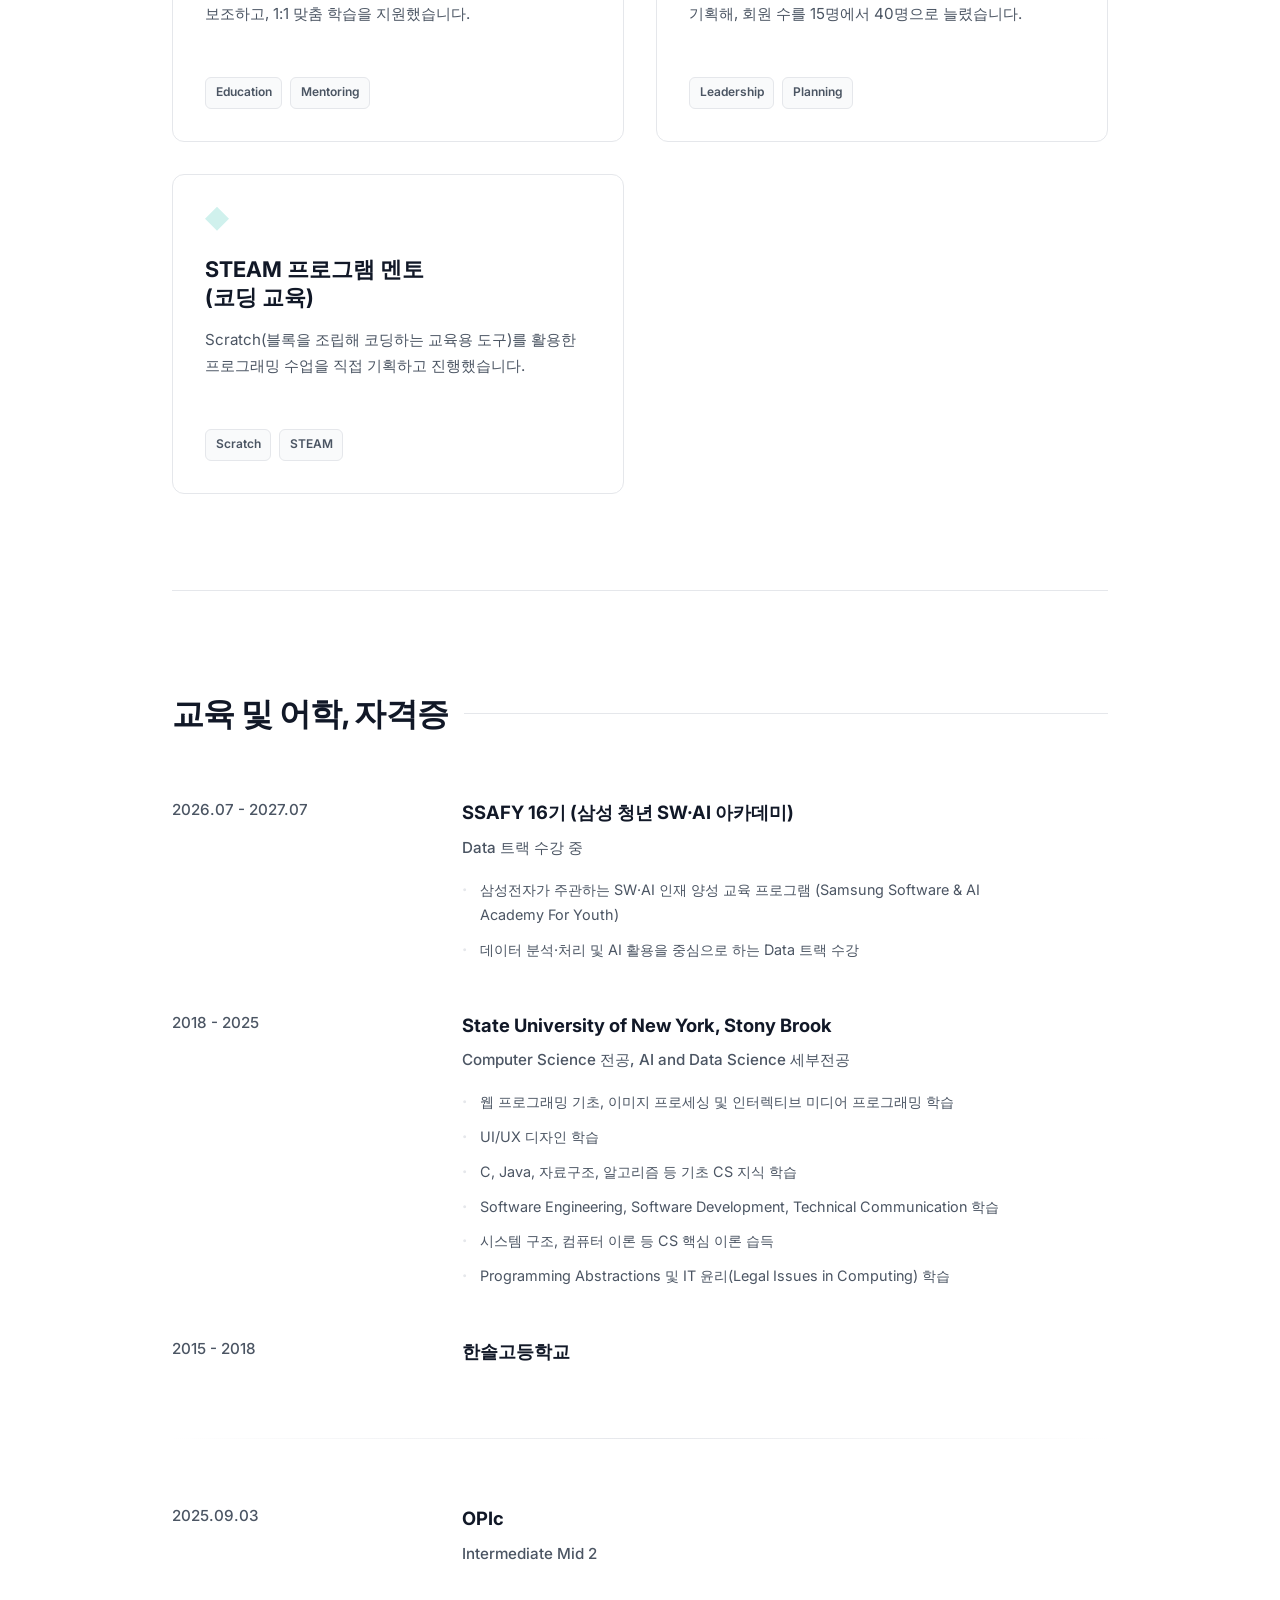
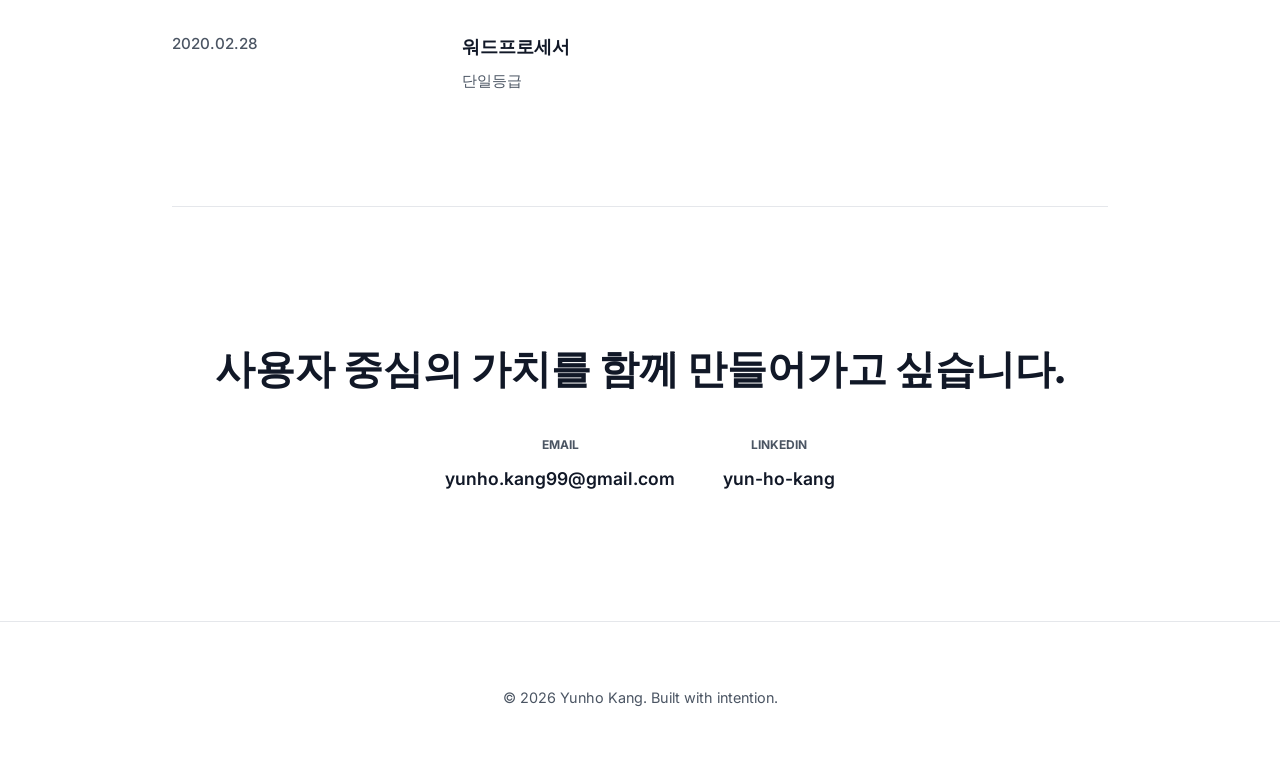
==== commit 855df821: "Box별 구성 및 내용 수정" ====
--- a/index.html
+++ b/index.html
@@ -28,10 +28,10 @@
 <div class="container">
   <!-- HERO -->
   <section id="hero">
-    <span class="hero-label" data-i18n="hero-label">Front-end Developer & UX Designer</span>
-    <h3 class="hero-name" data-i18n="hero-name">사용자 경험 중심 기반 <br/> 엔지니어 강윤호입니다.</h3>
+    <span class="hero-label" data-i18n="hero-label">End-to-End Product Builder (기획 · UX · 프론트엔드)</span>
+    <h3 class="hero-name" data-i18n="hero-name">기획부터 개발·배포까지<br/> End-to-End로 만드는 엔지니어 강윤호입니다.</h3>
     <p class="hero-subtitle" data-i18n="hero-subtitle">
-      사용자 중심의 디지털 경험을 만듭니다. UX Research, Interaction Design, 그리고 React 기반의 개발을 연결하여 사용자가 진정으로 필요로 하는 제품을 구축합니다.
+      요구사항 정의 → UX 설계 → 프론트엔드 개발 → 배포까지 제품의 전 과정을 직접 만들고, 사용자 반응 데이터로 결과를 검증합니다. 여러 팀을 조율한 프로젝트 매니저 경험을 바탕으로 다른 직군과의 소통에 강점이 있습니다.
     </p>
     <div class="hero-meta">
       <div class="hero-meta-item">✉ <a href="mailto:yunho.kang99@gmail.com">yunho.kang99@gmail.com</a></div>
@@ -52,8 +52,8 @@
           <img src="assets/Modern_Frontend.png" alt="Modern Frontend" style="width: 100%; height: 100%; object-fit: cover;">
         </div>
         <div class="competency-info">
-          <h3 data-i18n="core-fe-title">모던 프론트엔드 개발</h3>
-          <p data-i18n="core-fe-desc">React.js를 이용한 프론트엔드 개발경험이 있으며, Javascript(ES6)에 능숙합니다. Vite.js와 더불어 핵심적인 React library 활용 경험이 있습니다.</p>
+          <h3 data-i18n="core-fe-title">End-to-End 제품 개발</h3>
+          <p data-i18n="core-fe-desc">React.js·TypeScript로 화면을 개발하고, Supabase로 데이터 저장·조회와 서버 측 함수 호출까지 직접 구성합니다. 요구사항 정의부터 배포까지 혼자 완주한 서비스가 2건 있습니다.</p>
         </div>
       </div>
       <div class="competency-card">
@@ -61,8 +61,9 @@
           <img src="assets/communication.png" alt="Communication" style="width: 100%; height: 100%; object-fit: cover;">
         </div>
         <div class="competency-info">
-          <h3 data-i18n="core-comm-title">커뮤니케이션 및 협업</h3>
-          <p data-i18n="core-comm-desc">Github 이용한 협업 경험이 있으며, Jira, Notion 등의 협업 도구 사용 경험도 있습니다. 기획, 디자인, 총무 등 다양한 직무 경험을 기반으로 다른 직군과 원활한 커뮤니케이션이 가능합니다.</p>
+          <h3 data-i18n="core-comm-title">프로젝트 관리 및 협업</h3>
+          <p data-i18n="core-comm-desc1">7개국 40여 명이 소속된 비영리 연구단체에서 프로젝트의 PM으로 일정·이슈·리스크와 산출물을 관리한 경험이 있으며, 교내 프로젝트 동아리 회장으로 1년간 활동하면서 학기당 5~6개 팀을 운영했습니다.</p>
+          <p data-i18n="core-comm-desc2">Jira·Notion·GitHub 기반 협업에 익숙하며, 기획·디자인·행정 등 다양한 직무 경험을 바탕으로 다른 직군과 소통합니다.</p>
         </div>
       </div>
     </div>
@@ -101,11 +102,29 @@
         </div>
       </div>
       <div class="tech-category">
+        <h3 data-i18n="tech-backend">Backend &amp; Data</h3>
+        <div class="tech-list">
+          <span class="tech-tag">Supabase (PostgreSQL)</span>
+          <span class="tech-tag">Supabase Edge Functions</span>
+          <span class="tech-tag" data-i18n="tag-api">REST API 연동</span>
+          <span class="tech-tag">Python / pandas</span>
+        </div>
+      </div>
+      <div class="tech-category">
+        <h3 data-i18n="tech-pm">Project Management</h3>
+        <div class="tech-list">
+          <span class="tech-tag">Jira</span>
+          <span class="tech-tag">Notion</span>
+          <span class="tech-tag" data-i18n="tag-req">요구사항 정의</span>
+          <span class="tech-tag" data-i18n="tag-risk">일정 · 이슈 · 리스크 관리</span>
+        </div>
+      </div>
+      <div class="tech-category">
         <h3 data-i18n="tech-tools">Tools & Workflow</h3>
         <div class="tech-list">
-          <span class="tech-tag">Git</span>
-          <span class="tech-tag">Jira</span>
-          <span class="tech-tag">Claude / ChatGPT</span>
+          <span class="tech-tag">Git / GitHub</span>
+          <span class="tech-tag">Vercel</span>
+          <span class="tech-tag">Claude / ChatGPT / Gemini</span>
         </div>
       </div>
     </div>
@@ -118,11 +137,11 @@
     </div>
     <div class="about-content">
       <div class="about-text">
-        <p data-i18n="about-p1">저는 <strong>UX 마인드를 갖춘 Front-end 개발자</strong>입니다. Stony Brook University에서 Computer Science를 전공하였으며, 단순히 디자인을 구현하는 것에 그치지 않고, 개발 프로세스 전반에서 사용자의 관점에서 질문하고 고민하며 최선의 경험을 제안합니다.</p>
-        <p data-i18n="about-p2">디자인부터 개발까지 이어지는 전체 파이프라인을 다룹니다. 사용자 인터뷰와 Persona Research를 수행하고, 도출된 인사이트를 Figma 고충실도 Prototype으로 시각화하며, 이를 React.js 기반의 실제 서비스 인터페이스로 구현합니다.</p>
+        <p data-i18n="about-p1">저는 <strong>기획부터 배포까지 직접 끌고 가는 End-to-End 개발자</strong>입니다. State University of New York, Stony Brook에서 Computer Science(AI·데이터 사이언스 세부전공)를 전공했으며, 화면을 구현하는 데서 멈추지 않고 '이 기능이 왜 필요한가'를 먼저 정의한 뒤 개발합니다.</p>
+        <p data-i18n="about-p2">요구사항 정의 → UX 설계 → 개발 → 배포로 이어지는 전 과정을 혼자 완주한 서비스가 2건 있습니다. 사용자 인터뷰로 문제를 정의하고, Figma 프로토타입으로 해결안을 먼저 검증한 뒤, React·TypeScript로 구현하고 Supabase로 데이터 저장과 API 호출 구조를 구성합니다.</p>
       </div>
       <div class="about-text">
-        <p data-i18n="about-p3">기술적 실현 가능성과 인간에 대한 공감이 함께 움직일 때 최고의 디지털 제품이 탄생한다고 믿습니다. 중고차 마켓플레이스 리디자인부터 6.8만 회 이상의 노출을 기록한 마약 예방 AR 캠페인까지, 모든 프로젝트는 "사용자에게 진짜 필요한 것이 무엇인가?"라는 질문에서 시작합니다.</p>
+        <p data-i18n="about-p3">동시에 프로젝트를 굴러가게 만드는 역할도 해왔습니다. 7개국 연구자가 참여한 프로젝트의 PM으로 일정·이슈·리스크와 산출물을 관리했고, 프로젝트 동아리 회장으로 학기당 5~6개 팀의 진행을 책임졌습니다. 그리고 만든 것은 반드시 데이터로 확인합니다. 중고차 앱 개선안은 사용자 85%의 사용 의사로, 마약 예방 AR 캠페인은 5개국 6.8만 조회와 60% 이상의 인식 변화로 결과를 검증했습니다.</p>
       </div>
     </div>
   </section>
@@ -156,11 +175,11 @@
               <p class="exp-project-period">2023.04.14 - 2025.08.22</p>
               <ul class="exp-project-details" data-i18n-list="exp-caravan-p1-details">
                 <li>글로벌 비영리 연구·컨설팅 조직 (7개국, 40여 명 협업), 프리랜서 근무</li>
-                <li>국내 지역별 기후 조건에 따른 미세먼지 저감 효율 도출 연구 수종 분석 Project Manager</li>
-                <li>스탠포드 스마트시티 연구소 및 경희대학교 협업, 스프레드시트 기반 식물군 수종 순위 프레임워크 개발.</li>
-                <li>요구사항 정의 → 실행 → 개발까지 end-to-end PM 역할 다수 경험 축적</li>
-                <li>한국, 미국, 벨기에, 호주 등 글로벌 연구자 간 프로젝트 일정/리스크/산출물 관리 체계 정립</li>
-                <li>해당 연구성과를 국제 컨퍼런스에 Paper Abstract 등재 (ICEPR 2025: DOI 10.11159/icepr25.114)</li>
+                <li>지역 기후에 따라 어떤 나무가 미세먼지를 잘 줄이는지 분석하는 연구의 프로젝트 매니저 담당</li>
+                <li>스탠퍼드 스마트시티 연구소·경희대학교 등 이해관계자의 연구 요구사항을 정리해, 수종별 저감 효과를 점수화하고 순위를 매기는 평가 기준으로 반영</li>
+                <li>프로젝트 착수·계획 수립부터 실행, 결과물 도출까지 End-to-End PM 역할 수행 (연구 범위 정의, 인력·일정 배분 포함)</li>
+                <li>한국·미국·벨기에·호주 연구자가 함께 참여하는 프로젝트의 진척·이슈·리스크 및 산출물 관리 체계 정립</li>
+                <li>연구 결과를 국제 학술대회 논문 초록으로 등재 (ICEPR 2025, DOI 10.11159/icepr25.114)</li>
               </ul>
             </div>
 
@@ -168,12 +187,12 @@
               <h4 class="exp-project-title" data-i18n="exp-caravan-p2-title">필터를 활용한 약물 인식 개선 분석</h4>
               <p class="exp-project-period">2023.07.09 - 2024.04.28</p>
               <ul class="exp-project-details" data-i18n-list="exp-caravan-p2-details">
-                <li>Instagram, TikTok 등 SNS 플랫폼을 활용한 마약 중독 방지 캠페인 진행 및 데이터 분석 (기여도 50%)</li>
-                <li>TikTok Effect House/SparkAR 등을 활용한 UX 담당(기여도 50%), AR 필터 및 Figma 앱 디자인 제작</li>
-                <li>메디컬 도메인 논문들의 실제 Wounds, scabs, wrinkles 등 부작용 데이터들을 Adobe Fresco를 통해 시각화</li>
-                <li>기존의 지루한 캠페인에 반응형 컨텐츠를 추가, AR 캠페인 누적 68k 뷰/ 긍정 및 중립 대상 80.9% 달성</li>
-                <li>5개국 Gen Z 대상 캠페인 진행, 사용자들 중 60% 이상 필터 사용 이후 마약에 대한 심각성 인지도 증가 도출</li>
-                <li>해당 성과를 국제 컨퍼런스 IGC Research Showcase 2023에서 포스터로 발표 (Python 데이터 시각화)</li>
+                <li>Instagram·TikTok에 마약 예방 캠페인을 배포하고 사용자 반응 데이터 분석 (Caravan Research, 7인 팀, 기여도 50%)</li>
+                <li>TikTok Effect House·Spark AR로 얼굴 인식 AR 필터를 제작하고, Figma로 캠페인 앱 화면 디자인 (UX 담당, 기여도 50%)</li>
+                <li>효과 측정용 사용자 설문지 제작에 참여</li>
+                <li>설명 위주였던 기존 예방 캠페인을 직접 체험하는 콘텐츠로 전환 → 누적 조회수 68,000회, 반응 중 긍정·중립 비율 80.9% 기록</li>
+                <li>5개국 10~20대 대상 캠페인 진행 → 사용자 60% 이상이 필터 사용 후 마약 위험성을 더 심각하게 인식했다고 응답</li>
+                <li>반응 데이터를 Python으로 분석·시각화해 국제 학술 행사 IGC Research Showcase 2023에서 포스터 발표</li>
               </ul>
             </div>
           </div>
@@ -188,15 +207,15 @@
         <div class="exp-info">
           <div class="exp-company-block">
             <h3 class="exp-company">Undergraduate Research Assistant</h3>
-            <p class="exp-position" data-i18n="exp-ura-pos">Brarin-Inspired Computing Lab (SBU)</p>
+            <p class="exp-position" data-i18n="exp-ura-pos">Brain-Inspired Computing Lab (SUNY Stony Brook)</p>
           </div>
           
           <div class="exp-projects">
             <div class="exp-project-item">
               <h4 class="exp-project-title" data-i18n="exp-ura-p1-title">SNN 기반 객체 인식 및 성능 분석 연구</h4>
               <ul class="exp-project-details" data-i18n-list="exp-ura-p1-details">
-                <li>Spiking Neural Network(SNN) 기반 객체 인식 연구 참여, 교통량 분석 및 모델 성능 비교 수행</li>
-                <li>SNN과 CNN(Convolutional Neural Network) 간 객체 인식 성능 비교 실험 설계 및 분석</li>
+                <li>사람의 뇌 신경 전달 방식을 모방한 AI 모델(SNN)로 영상 속 객체를 인식하는 연구에 참여, 교통량 분석 수행</li>
+                <li>SNN과 기존 영상 인식 AI 모델(CNN)의 인식 정확도를 비교하는 실험 설계 및 결과 분석</li>
               </ul>
             </div>
           </div>
@@ -217,8 +236,8 @@
       <div onclick="openModal(8)" class="project-card-v2 hover-red" style="cursor: pointer;">
         <div>
           <div class="card-shape" style="background: #ef4444; clip-path: polygon(50% 0%, 100% 38%, 82% 100%, 18% 100%, 0% 38%);"></div>
-          <h3 data-i18n="project5-title">AI 기반 커리어 진단 SaaS</h3>
-          <p class="card-desc" data-i18n="project5-desc">성향·경험·시장 데이터를 통합 분석해 직무 적합도, 확신도, 리스크를 정량적으로 제공하는 커리어 의사결정 플랫폼입니다.</p>
+          <h3 data-i18n="project5-title">JobTam<br/>AI 커리어 탐색 플랫폼</h3>
+          <p class="card-desc" data-i18n="project5-desc">전공·기술·경험을 입력하면 AI가 어울리는 직무를 추천하고, 실제 채용공고와의 매칭도와 앞으로 준비할 항목까지 알려주는 취업 준비 웹 서비스입니다.</p>
         </div>
         <div class="card-tech-stack">
           <span class="card-tech-tag">React 18</span>
@@ -233,7 +252,7 @@
         <div>
           <div class="card-shape" style="background: #6366f1; clip-path: polygon(25% 0%, 75% 0%, 100% 50%, 75% 100%, 25% 100%, 0% 50%);"></div>
           <h3 data-i18n="project4-title">Relationship Analysis Platform</h3>
-          <p class="card-desc" data-i18n="project4-desc">Gemini API와 Supabase를 활용한 AI 연애 심리 분석 서비스입니다. 1인 개발자로서 기획부터 TypeScript 기반 프론트엔드 구축, 배포까지 전 과정을 수행했습니다.</p>
+          <p class="card-desc" data-i18n="project4-desc">연애·인간관계 상황을 입력하면 AI가 분석해 조언을 주는 웹 서비스입니다. 기획부터 TypeScript 기반 화면 개발과 배포까지 혼자 진행했습니다.</p>
         </div>
         <div class="card-tech-stack">
           <span class="card-tech-tag">Vite.js</span>
@@ -247,8 +266,8 @@
       <div onclick="openModal(1)" class="project-card-v2 hover-blue" style="cursor: pointer;">
         <div>
           <div class="card-shape" style="background: #2563eb; clip-path: polygon(50% 0%, 0% 100%, 100% 100%);"></div>
-          <h3 data-i18n="project1-title">Life Financial Plan<br/>Web Application</h3>
-          <p class="card-desc" data-i18n="project1-desc">뉴욕주 공무원을 위한 React.js 기반 재무 설계 플랫폼입니다. 3인 팀의 유일한 Front-end 개발자로서 사용자 시나리오를 인터랙티브한 대시보드 인터페이스로 전환했습니다.</p>
+          <h3 data-i18n="project1-title">Life Financial Platform<br/>(재무 설계 웹 서비스)</h3>
+          <p class="card-desc" data-i18n="project1-desc">State University of New York, Stony Brook 소프트웨어 엔지니어링 캡스톤 프로젝트입니다. 미국 뉴욕주 공무원의 은퇴·저축·투자 계획을 돕는 재무 설계 웹 서비스로, 3인 팀에서 화면 개발(프론트엔드)을 혼자 맡아 복잡한 입력 항목을 단계별 흐름으로 재구성했습니다.</p>
         </div>
         <div class="card-tech-stack">
           <span class="card-tech-tag">React.js</span>
@@ -264,8 +283,8 @@
       <div onclick="openModal(2)" class="project-card-v2 hover-green" style="cursor: pointer;">
         <div>
           <div class="card-shape" style="background: #10b981; border-radius: 50%;"></div>
-          <h3 data-i18n="project2-title">SK Encar<br/>UX Improvement</h3>
-          <p class="card-desc" data-i18n="project2-desc">국내 최대 중고차 마켓플레이스 앱의 사용자 중심 리디자인 프로젝트입니다. Persona Research를 통해 차량 비교 경험의 Pain Point를 파악하고 Prototype을 제작했습니다.</p>
+          <h3 data-i18n="project2-title">SK엔카 앱<br/>UX 개선</h3>
+          <p class="card-desc" data-i18n="project2-desc">State University of New York, Stony Brook Interaction Design 수업에서 5인 팀으로 진행한 프로젝트입니다. 국내 최대 중고차 거래 앱을 사용자 관점에서 다시 설계했으며, 실제 이용자 인터뷰로 찾은 불편점을 바탕으로 개선안을 만들어 사용자 85%의 사용 의사를 확인했습니다.</p>
         </div>
         <div class="card-tech-stack">
           <span class="card-tech-tag">Figma</span>
@@ -278,12 +297,11 @@
       <div onclick="openModal(3)" class="project-card-v2 hover-lime" style="cursor: pointer;">
         <div>
           <div class="card-shape" style="background: #84cc16; transform: rotate(45deg);"></div>
-          <h3 data-i18n="project3-title">"Face the Truth"<br/>AR Campaign</h3>
-          <p class="card-desc" data-i18n="project3-desc">Z세대를 타겟으로 한 AR 기반 마약 예방 캠페인입니다. 실시간 얼굴 변형 필터를 디자인하였으며, 임상 데이터를 정서적 공감을 일으키는 소셜 미디어 경험으로 전환했습니다.</p>
+          <h3 data-i18n="project3-title">"Face the Truth"<br/>마약 예방 AR 캠페인</h3>
+          <p class="card-desc" data-i18n="project3-desc">Caravan Research에서 7인 팀으로 진행한 HCI 기반 마약 예방 AR 캠페인입니다. 스마트폰 카메라로 얼굴을 비추면 마약 복용 시 나타나는 피부 변화가 실시간으로 합성되며, 5개국에 배포해 누적 조회수 68,000회를 기록했습니다.</p>
         </div>
         <div class="card-tech-stack">
           <span class="card-tech-tag">Spark AR</span>
-          <span class="card-tech-tag">Adobe Fresco</span>
           <span class="card-tech-tag">Adobe Photoshop</span>
           <span class="card-tech-tag">Figma</span>
           <span class="card-tech-tag">UX Design</span>
@@ -305,8 +323,8 @@
       <div onclick="openModal(4)" class="project-card-v2 hover-orange" style="cursor: pointer;">
         <div>
           <div class="card-shape" style="background: #f59e0b; border-radius: 4px;"></div>
-          <h3 data-i18n="activity1-title">Teaching Assistant<br/>(학부 조교)</h3>
-          <p class="card-desc" data-i18n="activity1-desc">한글 자음과 모음 교육 경험 및 기초 언어 학습을 위한 지원적인 학습 환경을 제공했습니다.</p>
+          <h3 data-i18n="activity1-title">Teaching Assistant<br/>(한국어 수업 학부 조교)</h3>
+          <p class="card-desc" data-i18n="activity1-desc">한글을 처음 배우는 외국인 학생들을 대상으로 수업을 보조하고, 1:1 맞춤 학습을 지원했습니다.</p>
         </div>
         <div class="card-tech-stack">
           <span class="card-tech-tag" data-i18n="tag-edu">Education</span>
@@ -318,8 +336,8 @@
       <div onclick="openModal(5)" class="project-card-v2 hover-purple" style="cursor: pointer;">
         <div>
           <div class="card-shape" style="background: #a855f7; border-radius: 50%;"></div>
-          <h3 data-i18n="activity2-title">LAMBDA<br/>(IGC 연합 프로젝트 동아리)</h3>
-          <p class="card-desc" data-i18n="activity2-desc">팀별 프로젝트 운영 및 동아리 내 행사·특강 기획을 담당하며 협업 역량을 키웠습니다.</p>
+          <h3 data-i18n="activity2-title">LAMBDA 회장<br/>(교내 프로젝트 동아리)</h3>
+          <p class="card-desc" data-i18n="activity2-desc">학기당 5~6개 프로젝트 팀을 운영하고 커리어 행사를 기획해, 회원 수를 15명에서 40명으로 늘렸습니다.</p>
         </div>
         <div class="card-tech-stack">
           <span class="card-tech-tag" data-i18n="tag-lead">Leadership</span>
@@ -331,8 +349,8 @@
       <div onclick="openModal(6)" class="project-card-v2 hover-teal" style="cursor: pointer;">
         <div>
           <div class="card-shape" style="background: #14b8a6; clip-path: polygon(50% 0%, 100% 50%, 50% 100%, 0% 50%);"></div>
-          <h3 data-i18n="activity3-title">교내 STEAM<br/>프로그램 멘토</h3>
-          <p class="card-desc" data-i18n="activity3-desc">Scratch를 활용한 프로그래밍 수업 기획 및 진행을 통해 기술 역량 향상을 지원했습니다.</p>
+          <h3 data-i18n="activity3-title">STEAM 프로그램 멘토<br/>(코딩 교육)</h3>
+          <p class="card-desc" data-i18n="activity3-desc">Scratch(블록을 조립해 코딩하는 교육용 도구)를 활용한 프로그래밍 수업을 직접 기획하고 진행했습니다.</p>
         </div>
         <div class="card-tech-stack">
           <span class="card-tech-tag">Scratch</span>
@@ -357,12 +375,12 @@
               <div id="modal-desc">Description text here.</div>
             </div>
             <div class="modal-meta-item">
+              <h4 data-i18n="modal-role-label">역할</h4>
+              <div id="modal-role">Lead Developer</div>
+            </div>
+            <div class="modal-meta-item">
               <h4 data-i18n="modal-tech-label">기술 스택</h4>
               <div id="modal-tech">Tech stack tags here.</div>
-            </div>
-            <div class="modal-meta-item">
-              <h4 data-i18n="modal-role-label">역할</h4>
-              <div id="modal-role">Lead Developer</div>
             </div>
             <div class="modal-meta-item">
               <h4 data-i18n="modal-period-label">기간</h4>
@@ -371,6 +389,10 @@
           </div>
         </div>
         <div class="modal-divider"></div>
+        <div id="modal-gallery-section">
+          <h4 data-i18n="modal-gallery-label">화면 미리보기</h4>
+          <div id="modal-gallery" class="modal-gallery"></div>
+        </div>
         <div id="project-modal-body">
           <h4 data-i18n="modal-details-label">상세 내용</h4>
           <ol id="modal-details-list" class="modal-list">
@@ -389,21 +411,27 @@
         "nav-projects": "Projects",
         "nav-activities": "Activities",
         "nav-contact": "Contact",
-        "hero-label": "Front-end Developer & UX Designer",
-        "hero-name": "사용자 경험 중심 기반 <br/> 엔지니어 강윤호입니다.",
-        "hero-subtitle": "사용자 중심의 디지털 경험을 만듭니다. UX Research, Interaction Design, 그리고 React 기반의 개발을 연결하여 사용자가 진정으로 필요로 하는 제품을 구축합니다.",
+        "hero-label": "End-to-End Product Developer · 기획 · UX · 프론트엔드",
+        "hero-name": "기획부터 개발·배포까지<br/> End-to-End로 만드는 개발자 강윤호입니다.",
+        "hero-subtitle": "요구사항 정의 → UX 설계 → 프론트엔드 개발 → 배포까지 제품의 전 과정을 직접 만들고, 사용자 반응 데이터로 결과를 검증합니다. 여러 팀을 조율한 프로젝트 매니저 경험을 바탕으로 다른 직군과의 소통에 강점이 있습니다.",
         "core-title": "핵심 역량",
         "core-subtitle": "유연하게 소통하고 견고하게 개발합니다.",
-        "core-fe-title": "모던 프론트엔드 개발",
-        "core-fe-desc": "React.js를 이용한 프론트엔드 개발경험이 있으며, 핵심적인 React library 활용 경험이 있습니다.",
-        "core-comm-title": "커뮤니케이션 및 협업",
-        "core-comm-desc": "Github 이용한 협업 경험이 있으며, Jira, Notion 등의 협업 도구 사용 경험도 있습니다. 기획, 디자인, 총무 등 다양한 직무 경험을 기반으로 다른 직군과 원활한 커뮤니케이션이 가능합니다.",
+        "core-fe-title": "End-to-End 제품 개발",
+        "core-fe-desc": "React.js·TypeScript로 화면을 개발하고, Supabase(서버를 직접 운영하지 않아도 되는 백엔드 서비스)로 데이터 저장·조회와 서버 측 함수 호출까지 직접 구성합니다. 요구사항 정의부터 배포까지 혼자 완주한 서비스가 2건 있습니다. (백엔드는 Supabase 기반 경험)",
+        "core-comm-title": "프로젝트 관리 및 협업",
+        "core-comm-desc1": "7개국 40여 명이 소속된 비영리 연구단체에서 프로젝트의 PM으로 일정·이슈·리스크와 산출물을 관리한 경험이 있으며, 교내 프로젝트 동아리 회장으로 1년간 활동하면서 학기당 5~6개 팀을 운영했습니다.",
+        "core-comm-desc2": "Jira·Notion·GitHub 기반 협업에 익숙하며, 기획·디자인·행정 등 다양한 직무 경험을 바탕으로 다른 직군과 소통합니다.",
         "tech-fe": "Frontend",
         "tech-lang": "Languages",
         "tech-design": "Design & UX",
         "tech-tools": "Tools & Workflow",
-        "about-p1": "저는 <strong>UX 마인드를 갖춘 Front-end 개발자</strong>입니다. Stony Brook University에서 Computer Science를 전공하였으며, 단순히 디자인을 구현하는 것에 그치지 않고, 개발 프로세스 전반에서 사용자의 관점에서 질문하고 고민하며 최선의 경험을 제안합니다.",
-        "about-p2": "디자인부터 개발까지 이어지는 전체 파이프라인을 다룹니다. 사용자 인터뷰와 Persona Research를 수행하고, 도출된 인사이트를 Figma 고충실도 Prototype으로 시각화하며, 이를 React.js 기반의 실제 서비스 인터페이스로 구현합니다.",
+        "tech-backend": "Backend & Data",
+        "tech-pm": "Project Management",
+        "tag-api": "REST API 연동",
+        "tag-req": "요구사항 정의",
+        "tag-risk": "일정 · 이슈 · 리스크 관리",
+        "about-p1": "저는 <strong>기획부터 배포까지 직접 끌고 가는 End-to-End 개발자</strong>입니다. State University of New York, Stony Brook에서 Computer Science(AI·데이터 사이언스 세부전공)를 전공했으며, 화면을 구현하는 데서 멈추지 않고 '이 기능이 왜 필요한가'를 먼저 정의한 뒤 개발합니다.",
+        "about-p2": "요구사항 정의 → UX 설계 → 개발 → 배포로 이어지는 전 과정을 혼자 완주한 서비스가 2건 있습니다. 사용자 인터뷰로 문제를 정의하고, Figma 프로토타입으로 해결안을 먼저 검증한 뒤, React·TypeScript로 구현하고 Supabase로 데이터 저장과 API 호출 구조를 구성합니다.",
         "about-p3": "기술적 실현 가능성과 인간에 대한 공감이 함께 움직일 때 최고의 디지털 제품이 탄생한다고 믿습니다. 중고차 마켓플레이스 리디자인부터 6.8만 회 이상의 노출을 기록한 마약 예방 AR 캠페인까지, 모든 프로젝트는 \"사용자에게 진짜 필요한 것이 무엇인가?\"라는 질문에서 시작합니다.",
         "exp-title": "다양한 경험과 프로젝트를 통해<br>노하우를 쌓고 있습니다.",
         "exp-work": "업무 경험",
@@ -411,46 +439,46 @@
         "exp-caravan-p1-title": "지역별 기후 조건에 적합한 미세먼지 저감 수종 분석",
         "exp-caravan-p1-details": [
           "글로벌 비영리 연구·컨설팅 조직 (7개국, 40여 명 협업), 프리랜서 근무",
-          "국내 지역별 기후 조건에 따른 미세먼지 저감 효율 도출 연구 수종 분석 Project Manager",
-          "스탠포드 스마트시티 연구소 및 경희대학교 협업, 스프레드시트 기반 식물군 수종 순위 프레임워크 개발.",
-          "요구사항 정의 → 실행 → 개발까지 end-to-end PM 역할 다수 경험 축적",
-          "한국, 미국, 벨기에, 호주 등 글로벌 연구자 간 프로젝트 일정/리스크/산출물 관리 체계 정립",
-          "해당 연구성과를 국제 컨퍼런스에 Paper Abstract 등재 (ICEPR 2025: DOI 10.11159/icepr25.114)"
+          "지역 기후에 따라 어떤 나무가 미세먼지를 잘 줄이는지 분석하는 연구의 프로젝트 매니저 담당",
+          "스탠퍼드 스마트시티 연구소·경희대학교 등 이해관계자의 연구 요구사항을 정리해, 수종별 저감 효과를 점수화하고 순위를 매기는 평가 기준으로 반영",
+          "프로젝트 착수·계획 수립부터 실행, 결과물 도출까지 End-to-End PM 역할 수행 (연구 범위 정의, 인력·일정 배분 포함)",
+          "한국·미국·벨기에·호주 연구자가 함께 참여하는 프로젝트의 진척·이슈·리스크 및 산출물 관리 체계 정립",
+          "연구 결과를 국제 학술대회 논문 초록으로 등재 (ICEPR 2025, DOI 10.11159/icepr25.114)"
         ],
         "exp-caravan-p2-title": "필터를 활용한 약물 인식 개선 분석",
         "exp-caravan-p2-details": [
-          "Instagram, TikTok 등 SNS 플랫폼을 활용한 마약 중독 방지 캠페인 진행 및 데이터 분석 (기여도 50%)",
-          "TikTok Effect House/SparkAR 등을 활용한 UX 담당(기여도 50%), AR 필터 및 Figma 앱 디자인 제작",
-          "메디컬 도메인 논문들의 실제 Wounds, scabs, wrinkles 등 부작용 데이터들을 Adobe Fresco를 통해 시각화",
-          "기존의 지루한 캠페인에 반응형 컨텐츠를 추가, AR 캠페인 누적 68k 뷰/ 긍정 및 중립 대상 80.9% 달성",
-          "5개국 Gen Z 대상 캠페인 진행, 사용자들 중 60% 이상 필터 사용 이후 마약에 대한 심각성 인지도 증가 도출",
-          "해당 성과를 국제 컨퍼런스 IGC Research Showcase 2023에서 포스터로 발표 (Python 데이터 시각화)"
-        ],
-        "exp-ura-pos": "Brarin-Inspired Computing Lab (SBU)",
+          "Instagram·TikTok에 마약 예방 캠페인을 배포하고 사용자 반응 데이터 분석 (Caravan Research, 7인 팀, 기여도 50%)",
+          "TikTok Effect House·Spark AR로 얼굴 인식 AR 필터를 제작하고, Figma로 캠페인 앱 화면 디자인 (UX 담당, 기여도 50%)",
+          "효과 측정용 사용자 설문지 제작에 참여",
+          "설명 위주였던 기존 예방 캠페인을 직접 체험하는 콘텐츠로 전환 → 누적 조회수 68,000회, 반응 중 긍정·중립 비율 80.9% 기록",
+          "5개국 10~20대 대상 캠페인 진행 → 사용자 60% 이상이 필터 사용 후 마약 위험성을 더 심각하게 인식했다고 응답",
+          "반응 데이터를 Python으로 분석·시각화해 국제 학술 행사 IGC Research Showcase 2023에서 포스터 발표"
+        ],
+        "exp-ura-pos": "Brain-Inspired Computing Lab (SUNY Stony Brook)",
         "exp-ura-p1-title": "SNN 기반 객체 인식 및 성능 분석 연구",
         "exp-ura-p1-details": [
-          "Spiking Neural Network(SNN) 기반 객체 인식 연구 참여, 교통량 분석 및 모델 성능 비교 수행",
-          "SNN과 CNN(Convolutional Neural Network) 간 객체 인식 성능 비교 실험 설계 및 분석",
+          "사람의 뇌 신경 전달 방식을 모방한 AI 모델(SNN)로 영상 속 객체를 인식하는 연구에 참여, 교통량 분석 수행",
+          "SNN과 기존 영상 인식 AI 모델(CNN)의 인식 정확도를 비교하는 실험 설계 및 결과 분석",
         ],
         "projects-subtitle": "주요 프로젝트의 세부 사항을 확인해보세요",
-        "project1-title": "Life Financial Plan<br/>Web Application",
-        "project1-desc": "뉴욕주 공무원을 위한 React.js 기반 재무 설계 플랫폼입니다. 3인 팀의 유일한 Front-end 개발자로서 사용자 시나리오를 인터랙티브한 대시보드 인터페이스로 전환했습니다.",
-        "project2-title": "SK Encar<br/>UX Improvement",
-        "project2-desc": "국내 최대 중고차 마켓플레이스 앱의 사용자 중심 리디자인 프로젝트입니다. Persona Research를 통해 차량 비교 경험의 Pain Point를 파악하고 Prototype을 제작했습니다.",
-        "project3-title": "\"Face the Truth\"<br/>AR Campaign",
-        "project3-desc": "Z세대를 타겟으로 한 AR 기반 마약 예방 캠페인입니다. 실시간 얼굴 변형 필터를 디자인하였으며, 임상 데이터를 정서적 공감을 일으키는 소셜 미디어 경험으로 전환했습니다.",
+        "project1-title": "Life Financial Platform<br/>(재무 설계 웹 서비스)",
+        "project1-desc": "State University of New York, Stony Brook 소프트웨어 엔지니어링 캡스톤 프로젝트입니다. 미국 뉴욕주 공무원의 은퇴·저축·투자 계획을 돕는 재무 설계 웹 서비스로, 3인 팀에서 화면 개발(프론트엔드)을 혼자 맡아 복잡한 입력 항목을 단계별 흐름으로 재구성했습니다.",
+        "project2-title": "SK엔카 앱<br/>UX 개선",
+        "project2-desc": "State University of New York, Stony Brook Interaction Design 수업에서 5인 팀으로 진행한 프로젝트입니다. 국내 최대 중고차 거래 앱을 사용자 관점에서 다시 설계했으며, 실제 이용자 인터뷰로 찾은 불편점을 바탕으로 개선안을 만들어 사용자 85%의 사용 의사를 확인했습니다.",
+        "project3-title": "\"Face the Truth\"<br/>마약 예방 AR 캠페인",
+        "project3-desc": "Caravan Research에서 7인 팀으로 진행한 HCI 기반 마약 예방 AR 캠페인입니다. 스마트폰 카메라로 얼굴을 비추면 마약 복용 시 나타나는 피부 변화가 실시간으로 합성되며, 5개국에 배포해 누적 조회수 68,000회를 기록했습니다.",
         "project4-title": "Relationship Analysis Platform",
-        "project4-desc": "Gemini API와 Supabase를 활용한 AI 연애 심리 분석 서비스입니다. 1인 개발자로서 기획부터 TypeScript 기반 프론트엔드 구축, 배포까지 전 과정을 수행했습니다.",
-        "project5-title": "AI 기반 커리어 진단 SaaS",
-        "project5-desc": "성향·경험·시장 데이터를 통합 분석해 직무 적합도, 확신도, 리스크를 정량적으로 제공하는 커리어 의사결정 플랫폼입니다.",
+        "project4-desc": "연애·인간관계 상황을 입력하면 AI가 분석해 조언을 주는 웹 서비스입니다. 기획부터 TypeScript 기반 화면 개발과 배포까지 혼자 진행했습니다.",
+        "project5-title": "JobTam<br/>AI 커리어 탐색 플랫폼",
+        "project5-desc": "전공·기술·경험을 입력하면 AI가 어울리는 직무를 추천하고, 실제 채용공고와의 매칭도와 앞으로 준비할 항목까지 알려주는 취업 준비 웹 서비스입니다.",
         "activities-title": "교내 활동",
         "activities-subtitle": "다양한 교내 활동을 통해 역량을 쌓아왔습니다",
-        "activity1-title": "Teaching Assistant<br/>(학부 조교)",
-        "activity1-desc": "한글 자음과 모음 교육 경험 및 기초 언어 학습을 위한 지원적인 학습 환경을 제공했습니다.",
-        "activity2-title": "LAMBDA<br/>(IGC 연합 프로젝트 동아리)",
-        "activity2-desc": "팀별 프로젝트 운영 및 동아리 내 행사·특강 기획을 담당하며 협업 역량을 키웠습니다.",
-        "activity3-title": "교내 STEAM<br/>프로그램 멘토",
-        "activity3-desc": "Scratch를 활용한 프로그래밍 수업 기획 및 진행을 통해 기술 역량 향상을 지원했습니다.",
+        "activity1-title": "Teaching Assistant<br/>(한국어 수업 학부 조교)",
+        "activity1-desc": "한글을 처음 배우는 외국인 학생들을 대상으로 수업을 보조하고, 1:1 맞춤 학습을 지원했습니다.",
+        "activity2-title": "LAMBDA 회장<br/>(교내 프로젝트 동아리)",
+        "activity2-desc": "학기당 5~6개 프로젝트 팀을 운영하고 커리어 행사를 기획해, 회원 수를 15명에서 40명으로 늘렸습니다.",
+        "activity3-title": "STEAM 프로그램 멘토<br/>(코딩 교육)",
+        "activity3-desc": "Scratch(블록을 조립해 코딩하는 교육용 도구)를 활용한 프로그래밍 수업을 직접 기획하고 진행했습니다.",
         "tag-edu": "Education",
         "tag-ment": "Mentoring",
         "tag-lead": "Leadership",
@@ -460,7 +488,14 @@
         "modal-role-label": "역할",
         "modal-period-label": "기간",
         "modal-details-label": "상세 내용",
+        "modal-gallery-label": "화면 미리보기",
         "edu-title": "교육 및 어학, 자격증",
+        "edu-ssafy": "SSAFY 16기 (삼성 청년 SW·AI 아카데미)",
+        "edu-ssafy-track": "Data 트랙 수강 중",
+        "edu-ssafy-details": [
+          "삼성전자가 주관하는 SW·AI 인재 양성 교육 프로그램 (Samsung Software & AI Academy For Youth)",
+          "데이터 분석·처리 및 AI 활용을 중심으로 하는 Data 트랙 수강"
+        ],
         "edu-sbu-major": "Computer Science 전공, AI and Data Science 세부전공",
         "edu-sbu-details": [
           "웹 프로그래밍 기초, 이미지 프로세싱 및 인터렉티브 미디어 프로그래밍 학습",
@@ -482,68 +517,74 @@
         "nav-projects": "Projects",
         "nav-activities": "Activities",
         "nav-contact": "Contact",
-        "hero-label": "Front-end Developer & UX Designer",
-        "hero-name": "I am Yunho Kang, <br/> a UX-focused Engineer.",
-        "hero-subtitle": "I create user-centric digital experiences. Connecting UX Research, Interaction Design, and React-based development to build products users truly need.",
+        "hero-label": "End-to-End Product Developer · Planning · UX · Front-end",
+        "hero-name": "I am Yunho Kang, <br/> an end-to-end product developer.",
+        "hero-subtitle": "I build products across the whole cycle - requirements, UX design, front-end development, deployment - and verify the outcome with user response data. Experience coordinating multiple project teams makes cross-functional communication a strength.",
         "core-title": "Core Competencies",
         "core-subtitle": "Communicate flexibly and develop robustly.",
-        "core-fe-title": "Modern Frontend Development",
-        "core-fe-desc": "Experienced in frontend development using React.js and proficient in Javascript (ES6). Skilled in utilizing core React libraries.",
-        "core-comm-title": "Communication & Collaboration",
-        "core-comm-desc": "Experienced in collaboration using Github, Jira, and Notion. Capable of smooth communication with various roles based on diverse job experiences in planning, design, and administration.",
+        "core-fe-title": "End-to-End Product Development",
+        "core-fe-desc": "I build interfaces with React.js and TypeScript, and handle data storage, retrieval, and server-side function calls myself through Supabase. Two services shipped solo, from requirements to deployment. (Back-end experience is Supabase-based.)",
+        "core-comm-title": "Project Management & Collaboration",
+        "core-comm-desc1": "Served as PM on a project at a non-profit research organization of about 40 members across 7 countries, managing schedules, issues, risks, and deliverables. Also led a university project club as president for a year, running 5-6 teams per semester.",
+        "core-comm-desc2": "Comfortable collaborating through Jira, Notion, and GitHub, and communicate effectively across functions based on hands-on experience in planning, design, and administration.",
         "tech-fe": "Frontend",
         "tech-lang": "Languages",
         "tech-design": "Design & UX",
         "tech-tools": "Tools & Workflow",
-        "about-p1": "I am a <strong>Front-end Developer with a UX mindset</strong>. I majored in Computer Science at Stony Brook University. Beyond just implementing designs, I question and contemplate from the user's perspective throughout the entire development process to propose the best experience.",
-        "about-p2": "I handle the entire pipeline from design to development. I perform user interviews and Persona Research, visualize derived insights into high-fidelity Figma prototypes, and implement them as actual service interfaces based on React.js.",
-        "about-p3": "I believe the best digital products are born when technical feasibility and empathy for humans move together. From redesigning a used car marketplace to an anti-drug AR campaign with over 68k exposures, every project starts with the question, \"What do users really need?\"",
+        "tech-backend": "Backend & Data",
+        "tech-pm": "Project Management",
+        "tag-api": "REST API integration",
+        "tag-req": "Requirement definition",
+        "tag-risk": "Schedule · issue · risk management",
+        "about-p1": "I am an <strong>end-to-end developer who carries a product from planning to deployment</strong>. I majored in Computer Science (AI and Data Science specialization) at State University of New York, Stony Brook, and I define why a feature is needed before building it.",
+        "about-p2": "Two services shipped solo across the full cycle: requirements, UX design, development, deployment. I define problems through user interviews, validate solutions as Figma prototypes first, then build them in React and TypeScript with Supabase handling data storage and API calls.",
+        "about-p3": "I have also kept projects moving. As PM of a research project with collaborators in 7 countries I managed schedules, issues, risks, and deliverables, and as club president I was accountable for 5-6 project teams per semester. And I verify what I build with data: the used-car app redesign with 85% stated intent to use, the anti-drug AR campaign with 68k views across 5 countries and over 60% reporting changed awareness.",
         "exp-title": "Building know-how through <br> diverse experiences and projects.",
         "exp-work": "Work Experience",
         "exp-caravan-pos": "Researcher",
         "exp-caravan-p1-title": "Analysis of fine dust reduction species suitable for regional climate conditions",
         "exp-caravan-p1-details": [
           "Global non-profit research and consulting organization (collaboration with ~40 people in 7 countries), Freelance",
-          "Project Manager for analyzing research species to derive fine dust reduction efficiency based on regional climate conditions in Korea",
-          "Developed a spreadsheet-based plant species ranking framework in collaboration with Stanford Smart City Lab and Kyung Hee University",
-          "Accumulated experience in end-to-end PM roles from requirement definition to execution and development",
-          "Established project schedule/risk/deliverable management systems among global researchers in Korea, USA, Belgium, Australia, etc.",
+          "Project Manager for research on which tree species reduce fine dust most effectively under each region's climate",
+          "Collected research requirements from stakeholders including Stanford Smart Cities Lab and Kyung Hee University, and turned them into a scoring and ranking framework for tree species",
+          "Ran the project end-to-end as PM: kickoff and planning, scope definition, resource and schedule allocation, through to final deliverables",
+          "Established progress, issue, risk, and deliverable management for researchers across Korea, the USA, Belgium, and Australia",
           "Registered the research results as a Paper Abstract in an international conference (ICEPR 2025: DOI 10.11159/icepr25.114)"
         ],
         "exp-caravan-p2-title": "Analysis of drug awareness improvement using filters",
         "exp-caravan-p2-details": [
-          "Conducted anti-drug addiction campaigns and data analysis using SNS platforms such as Instagram and TikTok (50% contribution)",
+          "Conducted anti-drug addiction campaigns and data analysis using SNS platforms such as Instagram and TikTok (Caravan Research, 7-person team, 50% contribution)",
           "UX Lead using TikTok Effect House/SparkAR (50% contribution), produced AR filters and Figma app designs",
-          "Visualized actual side-effect data such as wounds, scabs, and wrinkles from medical domain papers through Adobe Fresco",
+          "Participated in designing the user survey used to measure campaign impact",
           "Added responsive content to traditional campaigns, achieving 68k cumulative AR campaign views",
           "Conducted campaigns targeting Gen Z in 5 countries, deriving increased drug severity awareness in over 60% of users after using filters",
           "Presented the results as a poster at the international conference IGC Research Showcase 2023 (Python data visualization)"
         ],
-        "exp-ura-pos": "Brarin-Inspired Computing Lab (SBU)",
+        "exp-ura-pos": "Brain-Inspired Computing Lab (SUNY Stony Brook)",
         "exp-ura-p1-title": "SNN-based object recognition and performance analysis research",
         "exp-ura-p1-details": [
-          "Participated in Spiking Neural Network (SNN) based object recognition research, performed traffic volume analysis and model performance comparison",
-          "Designed and analyzed experiments comparing object recognition performance between SNN and CNN (Convolutional Neural Network)",
+          "Joined research on object recognition using Spiking Neural Networks (SNN), an AI model that mimics how brain neurons fire; performed traffic volume analysis",
+          "Designed and analyzed experiments comparing recognition accuracy between SNN and conventional CNN image models",
         ],
         "projects-subtitle": "Check out the details of major projects",
-        "project1-title": "Life Financial Plan<br/>Web Application",
-        "project1-desc": "React.js-based financial planning platform for New York State employees. As the sole Front-end developer in a 3-person team, I translated user scenarios into interactive dashboard interfaces.",
-        "project2-title": "SK Encar<br/>UX Improvement",
-        "project2-desc": "User-centric redesign project for Korea's largest used car marketplace app. Identified pain points in the vehicle comparison experience through Persona Research and created prototypes.",
-        "project3-title": "\"Face the Truth\"<br/>AR Campaign",
-        "project3-desc": "AR-based anti-drug campaign targeting Gen Z. Designed real-time face distortion filters and translated clinical data into social media experiences that evoke emotional empathy.",
+        "project1-title": "Life Financial Platform<br/>Web Application",
+        "project1-desc": "A capstone project (Software Engineering) at State University of New York, Stony Brook. A financial planning web service for New York State employees; as the only front-end developer on a 3-person team, I restructured complex inputs into a guided step-by-step flow.",
+        "project2-title": "SK Encar App<br/>UX Improvement",
+        "project2-desc": "An Interaction Design course project at State University of New York, Stony Brook (5-person team). We redesigned Korea's largest used-car marketplace app from the user's perspective; interviews surfaced friction points and 85% of testers said they would use the improved design.",
+        "project3-title": "\"Face the Truth\"<br/>Anti-Drug AR Campaign",
+        "project3-desc": "An HCI-based anti-drug AR campaign run at Caravan Research with a 7-person team. Pointing a phone camera at your own face overlays, in real time, the skin damage that drug use actually causes; released in 5 countries with 68,000 cumulative views.",
         "project4-title": "Relationship Analysis Platform",
-        "project4-desc": "AI-based relationship analysis service using Gemini API and Supabase. As the sole developer, I handled everything from planning to TypeScript-based frontend development and deployment.",
-        "project5-title": "AI-Powered Career Diagnosis SaaS",
-        "project5-desc": "A career decision-making platform that quantifiably provides job fit, confidence, and risk by integrating personality, experience, and market data.",
+        "project4-desc": "A web service where AI analyzes a described relationship situation and gives advice. Built solo from concept to TypeScript front-end and deployment.",
+        "project5-title": "JobTam<br/>AI Career Exploration Platform",
+        "project5-desc": "A job-prep web service: enter your major, skills, and experience, and AI recommends fitting roles, scores job-description matches, and lists what to prepare next.",
         "activities-title": "Campus Activities",
         "activities-subtitle": "Built competencies through various campus activities",
-        "activity1-title": "Teaching Assistant",
-        "activity1-desc": "Provided experience in teaching Korean consonants and vowels and a supportive learning environment for basic language learning.",
-        "activity2-title": "LAMBDA<br/>(IGC Allied Project Club)",
-        "activity2-desc": "Responsible for operating team projects and planning events/lectures within the club, developing collaboration skills.",
-        "activity3-title": "Campus STEAM<br/>Program Mentor",
-        "activity3-desc": "Supported technical skill improvement by planning and conducting programming classes using Scratch.",
+        "activity1-title": "Teaching Assistant<br/>(Korean Language Course)",
+        "activity1-desc": "Assisted a university Korean course and provided 1:1 support to international students learning Hangul.",
+        "activity2-title": "President, LAMBDA<br/>(Student Project Club)",
+        "activity2-desc": "Managed 5-6 project teams per semester and grew membership from 15 to 40 through career events and workshops.",
+        "activity3-title": "STEAM Program Mentor<br/>(Coding Education)",
+        "activity3-desc": "Planned and taught programming classes using Scratch, a block-based coding tool for beginners.",
         "tag-edu": "Education",
         "tag-ment": "Mentoring",
         "tag-lead": "Leadership",
@@ -553,7 +594,14 @@
         "modal-role-label": "Role",
         "modal-period-label": "Period",
         "modal-details-label": "Details",
+        "modal-gallery-label": "Screens & Photos",
         "edu-title": "Education, Language & Certification",
+        "edu-ssafy": "SSAFY Cohort 16 (Samsung Software & AI Academy For Youth)",
+        "edu-ssafy-track": "Data Track, in progress",
+        "edu-ssafy-details": [
+          "A software and AI talent development program run by Samsung Electronics",
+          "Enrolled in the Data track, centered on data analysis, data processing, and applied AI"
+        ],
         "edu-sbu-major": "Computer Science Major, AI and Data Science Specialization",
         "edu-sbu-details": [
           "Web Programming Basics, Image Processing, and Interactive Media Programming",
@@ -575,134 +623,233 @@
 
     const projectData = {
       1: {
-        title: { ko: "Life Financial Plan Web Application", en: "Life Financial Plan Web Application" },
+        title: { ko: "Life Financial Platform (재무 설계 웹 서비스)", en: "Life Financial Platform" },
         shape: "clip-path: polygon(50% 0%, 0% 100%, 100% 100%); background: #2563eb;",
-        desc: { ko: "뉴욕주 공무원을 위한 React.js 기반 재무 설계 플랫폼. 3인 팀의 유일한 Front-end 개발자로 참여.", en: "React.js-based financial planning platform for New York State employees. Participated as the sole Front-end developer in a 3-person team." },
-        tech: "React.js, Jira, Git",
-        role: { ko: "Lead Front-end Developer", en: "Lead Front-end Developer" },
+        desc: {
+          ko: "State University of New York, Stony Brook 소프트웨어 엔지니어링 캡스톤 프로젝트로, 미국 뉴욕주 공무원이 은퇴·저축·투자 계획을 세울 때 사용하는 재무 설계 웹 서비스입니다. 수입·지출·자산·투자 정보를 순서대로 입력하면, 앞으로의 재무 상태를 한 화면에서 확인할 수 있습니다. 3인 팀 프로젝트에서 화면 개발(프론트엔드)을 혼자 맡았습니다.",
+          en: "A capstone project (Software Engineering) at State University of New York, Stony Brook - a financial planning web service for New York State employees planning retirement, savings, and investments. Users enter income, expenses, assets, and investments step by step and review the resulting plan on a single screen. In a 3-person team, I was the only front-end developer."
+        },
+        tech: "React.js, JavaScript, HTML/CSS, Figma, Jira, Git",
+        role: { ko: "프론트엔드 개발 단독 담당 (3인 팀)", en: "Sole Front-end Developer (3-person team)" },
         period: { ko: "2025.01 - 2025.05", en: "Jan 2025 - May 2025" },
+        images: [
+          { src: "assets/projects/lfp-01.png", caption: { ko: "메인 대시보드 화면", en: "Main dashboard" } },
+          { src: "assets/projects/lfp-02.png", caption: { ko: "단계별 재무 정보 입력 창", en: "Step-by-step input flow" } }
+        ],
         details: {
           ko: [
             {
-              title: "React.js 코드베이스 전체 책임 및 개발",
-              items: ["재사용 가능한 컴포넌트 아키텍처 설계"]
-            },
-            {
-              title: "사용자 중심의 입력 흐름 설계",
-              items: ["명확한 UX를 위한 Modal 기반의 단계별 재무 데이터 입력 로직 구현", "데이터 유효성 검사 적용"]
-            },
-            {
-              title: "성능 최적화",
-              items: ["컴포넌트 렌더링 최적화 및 구조 재설계"]
+              title: "복잡한 재무 입력을 '단계별 흐름'으로 재구성",
+              items: [
+                "수입·지출·자산·투자 등 입력 항목이 많아 한 화면에 담기 어려운 문제를, 팝업(모달) 창을 이용한 단계별 입력 방식으로 해결",
+                "잘못된 금액·형식이 입력되면 바로 알려주는 입력값 검증 로직 적용",
+                "담당 교수·팀원 등 이해관계자의 재무 설계 요구사항을 화면 흐름과 컴포넌트 단위 작업으로 분해해 개발 범위 확정"
+              ]
+            },
+            {
+              title: "재사용 가능한 화면 부품(컴포넌트) 설계",
+              items: [
+                "버튼, 입력 폼, 결과 카드처럼 반복되는 UI를 공통 부품으로 분리해 새 화면을 빠르게 추가할 수 있도록 구성",
+                "기능 검증용 예시 시나리오(데모 데이터)를 만들어, 팀원과 담당 교수가 완성 전에도 전체 흐름을 직접 눌러보며 확인 가능"
+              ]
+            },
+            {
+              title: "유지보수와 화면 성능 개선",
+              items: [
+                "값이 바뀔 때 불필요하게 다시 그려지던 화면을 줄이도록 컴포넌트 구조를 재설계",
+                "요구사항이 바뀌어도 화면 단위로 수정할 수 있게 파일 구조를 정리해 이후 기능 추가 부담 감소"
+              ]
             }
           ],
           en: [
             {
-              title: "Full responsibility for React.js codebase and development",
-              items: ["Designed reusable component architecture"]
-            },
-            {
-              title: "User-centric input flow design",
-              items: ["Implemented step-by-step financial data input logic based on Modals for clear UX", "Applied data validation"]
-            },
-            {
-              title: "Performance Optimization",
-              items: ["Optimized component rendering and redesigned structure"]
+              title: "Reorganized complex financial input into a step-by-step flow",
+              items: [
+                "Too many input fields (income, expenses, assets, investments) to fit on one screen, so I restructured them into modal-based sequential steps",
+                "Applied validation that flags invalid amounts or formats immediately",
+                "Broke stakeholder requirements (instructor, teammates) down into screen flows and component-level tasks to fix the development scope"
+              ]
+            },
+            {
+              title: "Reusable UI component architecture",
+              items: [
+                "Extracted repeated UI (buttons, input forms, result cards) into shared components so new screens could be built quickly",
+                "Built demo scenarios with sample data so teammates and the instructor could click through the full flow before completion"
+              ]
+            },
+            {
+              title: "Maintainability and rendering performance",
+              items: [
+                "Redesigned component structure to cut unnecessary re-renders when values change",
+                "Reorganized the file structure so requirement changes could be handled screen by screen"
+              ]
             }
           ]
         }
       },
       2: {
-        title: { ko: "SK Encar UX Improvement", en: "SK Encar UX Improvement" },
+        title: { ko: "SK엔카 앱 UX 개선 (중고차 거래 앱)", en: "SK Encar App UX Improvement" },
         shape: "border-radius: 50%; background: #10b981;",
-        desc: { ko: "국내 최대 중고차 마켓플레이스 앱의 사용자 중심 리디자인 프로젝트.", en: "User-centric redesign project for Korea's largest used car marketplace app." },
-        tech: "Figma, UX Research, Prototyping",
-        role: { ko: "UX Researcher & Designer", en: "UX Researcher & Designer" },
+        desc: {
+          ko: "State University of New York, Stony Brook Interaction Design 수업에서 5인 팀으로 진행한 프로젝트입니다. 국내 최대 중고차 거래 앱인 SK엔카를 사용자 관점에서 다시 설계했습니다. 실제 이용자를 인터뷰해 '차를 고르고 비교할 때 불편한 지점'을 찾아내고, 개선안을 Figma 프로토타입(실제로 눌러볼 수 있는 화면 시안)으로 만들어 사용자에게 검증받았습니다.",
+          en: "An Interaction Design course project at State University of New York, Stony Brook (5-person team). A user-centered redesign of SK Encar, Korea's largest used-car marketplace app. We interviewed real users to find friction points in choosing and comparing cars, then validated an improved design as a clickable Figma prototype."
+        },
+        tech: { ko: "Figma, 사용자 인터뷰(UX Research), 프로토타이핑", en: "Figma, UX Research (user interviews), Prototyping" },
+        role: { ko: "UI 설계 및 설문 기반 기능 도출 (5인 팀 중 2인 공동 담당)", en: "UI Design & Survey-Based Feature Derivation (co-led with 1 teammate, 5-person team)" },
         period: { ko: "2024.03 - 2024.06", en: "Mar 2024 - Jun 2024" },
+        images: [
+          { src: "assets/projects/encar-01.png", caption: { ko: "기존 화면과 개선 화면 비교", en: "Before / after comparison" } },
+          { src: "assets/projects/encar-02.png", caption: { ko: "차량 비교 프로토타입 화면", en: "Vehicle comparison prototype" } }
+        ],
         details: {
           ko: [
             {
-              title: "사용자 Pain Point 식별",
-              items: ["정성 인터뷰를 통해 차량 비교 과정에서의 정보 파편화 문제 확인", "사용자 여정 지도 분석"]
-            },
-            {
-              title: "비교 경험 고도화 디자인",
-              items: ["Side-by-side 비교 흐름 설계", "차량 상태 점수 시각화(Ring UI) 도입"]
-            },
-            {
-              title: "데이터 기반 검증",
-              items: ["리디자인 안에 대한 설문조사 실시", "사용자 85%로부터 실제 도입 시 사용 의사 확인"]
+              title: "사용자 조사로 불편 지점 찾기",
+              items: [
+                "'차량 검색 → 비교 → 구매 결정'에 이르는 과정을 대표 사용자 유형(페르소나)으로 나누어 정의",
+                "실제 이용자 인터뷰와 앱 사용 패턴 분석을 통해 각 단계에서 막히는 지점을 수집",
+                "핵심 문제: 차량 성능과 시세 정보가 앱 안에 정리되어 있지 않아, 사용자가 블로그·커뮤니티 등 외부 채널을 따로 찾아봐야 함"
+              ]
+            },
+            {
+              title: "5인 팀 역할 분담",
+              items: [
+                "본인과 팀원 1명이 UI 설계 및 사용자 설문 기반 기능 도출 담당",
+                "다른 팀원 2명은 UI 개선 전후 사용성 평가 설문 결과를 바탕으로 변화 보고서 작성",
+                "팀 전원이 공통 설문지를 제작하고, 각자 담당 페르소나 1개씩 제작"
+              ]
+            },
+            {
+              title: "비교 경험을 중심으로 화면 재설계",
+              items: [
+                "여러 대의 차량을 나란히 놓고 항목별로 비교할 수 있는 화면 설계",
+                "차량 상태 점수를 원형 게이지로 표현해, 숫자를 읽지 않아도 상태를 한눈에 파악할 수 있도록 구성",
+                "외부 검색 없이 앱 안에서 성능·시세 비교가 끝나도록 흐름 재구성"
+              ]
+            },
+            {
+              title: "가설 수립 및 사용자 검증",
+              items: [
+                "'앱 안에서 성능·시세 비교가 끝나면 외부 채널을 거치지 않고 구매 결정을 내릴 것'이라는 가설 수립",
+                "완성한 프로토타입을 사용자에게 직접 사용하게 한 뒤 설문으로 가설 검증",
+                "응답자의 85%가 '실제로 출시되면 이 기능을 사용하겠다'고 답변"
+              ]
             }
           ],
           en: [
             {
-              title: "Identifying User Pain Points",
-              items: ["Confirmed information fragmentation issues in the vehicle comparison process through qualitative interviews", "Analyzed user journey maps"]
-            },
-            {
-              title: "Advanced Design for Comparison Experience",
-              items: ["Designed side-by-side comparison flow", "Introduced vehicle condition score visualization (Ring UI)"]
-            },
-            {
-              title: "Data-driven Validation",
-              items: ["Conducted surveys on the redesign proposal", "Confirmed intention to use from 85% of users upon actual implementation"]
+              title: "Finding friction through user research",
+              items: [
+                "Defined scenario-based personas across the search → comparison → purchase-decision journey",
+                "Collected friction points from user interviews and app usage pattern analysis",
+                "Core problem: performance and market-price data were not organized inside the app, forcing users to search blogs and communities externally"
+              ]
+            },
+            {
+              title: "Team of 5 - Role Split",
+              items: [
+                "Co-led UI design and survey-based feature derivation with one teammate",
+                "Two other teammates wrote the before/after impact report based on usability survey results",
+                "Everyone on the team built the shared survey, and each authored one persona"
+              ]
+            },
+            {
+              title: "Redesigning around the comparison experience",
+              items: [
+                "Designed a side-by-side flow for comparing multiple vehicles attribute by attribute",
+                "Visualized vehicle condition scores as a circular gauge so users grasp condition at a glance",
+                "Restructured the flow so performance and price comparison finish inside the app"
+              ]
+            },
+            {
+              title: "Hypothesis and user validation",
+              items: [
+                "Hypothesis: if performance and price comparison finish inside the app, users will decide without leaving for external channels",
+                "Tested it by letting users operate the finished prototype, then surveying them",
+                "85% of respondents said they would use the feature if it shipped"
+              ]
             }
           ]
         }
       },
       3: {
-        title: { ko: "\"Face the Truth\" AR Campaign", en: "\"Face the Truth\" AR Campaign" },
+        title: { ko: "\"Face the Truth\" 마약 예방 AR 캠페인", en: "\"Face the Truth\" Anti-Drug AR Campaign" },
         shape: "transform: rotate(45deg); background: #84cc16;",
-        desc: { ko: "Z세대를 타겟으로 한 AR 기반 마약 예방 캠페인.", en: "AR-based anti-drug campaign targeting Gen Z." },
-        tech: "Spark AR, Adobe Fresco, Data Analysis",
-        role: { ko: "AR Designer & Data Analyst", en: "AR Designer & Data Analyst" },
+        desc: {
+          ko: "Caravan Research에서 7인 팀으로 진행한, 마약의 위험성을 10~20대에게 전달하기 위한 AR(증강현실) 필터 캠페인입니다. 스마트폰 카메라로 자기 얼굴을 비추면, 마약 복용 시 실제로 나타나는 피부 변화가 얼굴 위에 실시간으로 합성됩니다. Instagram과 TikTok에 배포해 반응 데이터를 분석했습니다.",
+          en: "An AR filter campaign run at Caravan Research with a 7-person team, communicating drug risks to Gen Z. Pointing a phone camera at your own face overlays, in real time, the skin damage that drug use actually causes. Released on Instagram and TikTok, with response data analyzed afterward."
+        },
+        tech: { ko: "Spark AR, TikTok Effect House, Figma, Python (데이터 분석)", en: "Spark AR, TikTok Effect House, Figma, Python (data analysis)" },
+        role: { ko: "Spark AR 필터 제작 및 설문지 제작 참여 (Caravan Research, 7인 팀)", en: "Spark AR Filter Production & Survey Design (Caravan Research, 7-person team)" },
         period: { ko: "2023.07 - 2024.04", en: "Jul 2023 - Apr 2024" },
+        images: [
+          { src: "assets/projects/ar-01.png", caption: { ko: "AR 필터 적용 전후 화면", en: "AR filter before / after" } },
+          { src: "assets/projects/ar-02.png", caption: { ko: "IGC Research Showcase 2023 발표 포스터", en: "IGC Research Showcase 2023 poster" } }
+        ],
         details: {
           ko: [
             {
-              title: "임상 데이터 시각화",
-              items: ["마약 사용으로 인한 신체적 변화를 실시간 얼굴 변형 필터로 디자인"]
-            },
-            {
-              title: "폭발적인 사용자 반응",
-              items: ["Instagram 기준 누적 캠페인 노출 수 68,000회 이상 기록"]
-            },
-            {
-              title: "영향력 평가",
-              items: ["사후 설문조사 결과 63%의 긍정적 응답 확보", "인식 개선 효과 데이터 분석"]
+              title: "캠페인 기획 및 필터 제작 (Caravan Research, 7인 팀)",
+              items: [
+                "Instagram·TikTok을 채널로 한 HCI 기반 마약 예방 AR 캠페인 기획에 참여",
+                "팀에서 제작한 의학적 부작용(상처, 딱지, 피부 노화) 에셋을 기반으로 TikTok Effect House·Spark AR 필터 구현, Figma로 캠페인 앱 화면 디자인",
+                "'설명문 중심의 기존 예방 캠페인'을 사용자가 직접 체험하는 형태로 전환",
+                "효과 측정용 사용자 설문지 제작에 참여"
+              ]
+            },
+            {
+              title: "가설 검증 및 성과 측정",
+              items: [
+                "'직접 체험하면 마약의 위험성을 더 심각하게 인식할 것'이라는 가설을 세우고, 배포 후 반응 데이터로 검증",
+                "5개국 10~20대를 대상으로 배포, 누적 조회수 68,000회 기록",
+                "필터 사용 후 '마약의 위험성을 더 심각하게 인식하게 됐다'고 응답한 사용자 60% 이상",
+                "반응 데이터를 Python으로 분석·시각화해 국제 학술 행사 IGC Research Showcase 2023에서 포스터 발표"
+              ]
             }
           ],
           en: [
             {
-              title: "Clinical Data Visualization",
-              items: ["Designed real-time face distortion filters representing physical changes from drug use"]
-            },
-            {
-              title: "Explosive User Response",
-              items: ["Recorded over 68,000 cumulative campaign exposures on Instagram"]
-            },
-            {
-              title: "Impact Assessment",
-              items: ["Secured 63% positive responses in post-campaign surveys", "Analyzed data on awareness improvement effects"]
+              title: "Campaign Planning & Filter Production (Caravan Research, 7-person team)",
+              items: [
+                "Contributed to planning an HCI-based anti-drug AR campaign across Instagram and TikTok",
+                "Built the TikTok Effect House / Spark AR filter using medical side-effect assets (wounds, scabs, skin aging) created by the team, and designed the campaign app screens in Figma",
+                "Converted text-heavy prevention messaging into a hands-on experience",
+                "Participated in designing the user survey used to measure impact"
+              ]
+            },
+            {
+              title: "Hypothesis validation and impact measurement",
+              items: [
+                "Hypothesis: experiencing the effect first-hand makes drug risk feel more serious - tested against post-release response data",
+                "Released to Gen Z audiences in 5 countries, reaching 68,000 cumulative views",
+                "Over 60% of users reported increased awareness of drug risk after using the filter",
+                "Analyzed and visualized response data in Python; presented as a poster at IGC Research Showcase 2023"
+              ]
             }
           ]
         }
       },
       4: {
-        title: { ko: "Teaching Assistant (학부 조교)", en: "Teaching Assistant" },
+        title: { ko: "학부 조교 (한국어 교육 Teaching Assistant)", en: "Teaching Assistant (Korean Language Course)" },
         shape: "background: #f59e0b; border-radius: 4px;",
-        desc: { ko: "한글 자음과 모음 교육 경험 및 기초 언어 학습 지원.", en: "Experience in teaching Korean consonants and vowels and supporting basic language learning." },
-        tech: "Education, Mentoring, Communication",
-        role: { ko: "Teaching Assistant", en: "Teaching Assistant" },
+        desc: {
+          ko: "대학 한국어 수업의 학부 조교로, 한글을 처음 배우는 외국인 학생들의 학습을 도왔습니다.",
+          en: "Undergraduate teaching assistant for a university Korean course, supporting international students learning Hangul from scratch."
+        },
+        tech: { ko: "교육, 멘토링, 커뮤니케이션", en: "Teaching, Mentoring, Communication" },
+        role: { ko: "학부 조교", en: "Teaching Assistant" },
         period: { ko: "2024.08 - 2024.12", en: "Aug 2024 - Dec 2024" },
+        images: [
+          { src: "assets/projects/ta-01.png", caption: { ko: "수업 및 활동 사진", en: "Class activity photo" } }
+        ],
         details: {
           ko: [
             {
               title: "주요 활동",
               items: [
-                "한글 자음과 모음 교육 경험 및 기초 언어 학습을 위한 지원적인 학습 환경 제공",
+                "한글 자음·모음 등 기초 학습을 위한 수업 보조 및 학습 환경 지원",
                 "기본 의사소통 능력 향상을 위한 멘토 활동",
-                "1:1 맞춤 지도를 통해 한국어 발음 및 문장 구조에 대한 이해도 향상 지원"
+                "1:1 맞춤 지도로 한국어 발음과 문장 구조 이해도 향상 지원"
               ]
             }
           ],
@@ -710,43 +857,71 @@
             {
               title: "Key Activities",
               items: [
-                "Provided experience in teaching Korean consonants and vowels and a supportive learning environment for basic language learning",
-                "Mentoring activities to improve basic communication skills",
-                "Supported understanding of Korean pronunciation and sentence structure through 1:1 tailored guidance"
+                "Assisted classes on Korean consonants and vowels and supported a beginner-friendly learning environment",
+                "Mentored students to improve basic communication skills",
+                "Provided 1:1 guidance on Korean pronunciation and sentence structure"
               ]
             }
           ]
         }
       },
       5: {
-        title: { ko: "LAMBDA (IGC 연합 프로젝트 동아리)", en: "LAMBDA (IGC Allied Project Club)" },
+        title: { ko: "LAMBDA 회장 (교내 프로젝트 동아리 운영)", en: "President, LAMBDA (Student Project Club)" },
         shape: "background: #a855f7; border-radius: 50%;",
-        desc: { ko: "팀별 프로젝트 운영 및 동아리 내 행사·특강 기획.", en: "Responsible for operating team projects and planning events/lectures within the club." },
-        tech: "Leadership, Event Planning, Teamwork",
-        role: { ko: "Member & Organizer", en: "Member & Organizer" },
+        desc: {
+          ko: "학생 프로젝트 동아리 LAMBDA의 회장으로 1년간 운영을 총괄했습니다. 학기당 5~6개 프로젝트 팀을 관리하고, 커리어 행사와 특강을 기획해 회원 수를 15명에서 40명으로 늘렸습니다.",
+          en: "Led LAMBDA, a student project club, as president for one year. Managed 5-6 project teams per semester and grew membership from 15 to 40 through career events and workshops."
+        },
+        tech: { ko: "리더십, 프로젝트 운영, 행사 기획", en: "Leadership, Project Operations, Event Planning" },
+        role: { ko: "회장 (운영 총괄)", en: "President" },
         period: { ko: "2023.08 - 2024.06", en: "Aug 2023 - Jun 2024" },
+        images: [],
         details: {
           ko: [
             {
-              title: "주요 활동",
-              items: [
-                "사이드 프로젝트 동아리 LAMBDA 회장으로 1년간 운영 총괄",
-                "프로젝트 팀간 소통 단절 문제를 해결하기 위해 팀장 정기 회의를 직접 설계 및 주도",
-                "팀별 발생하는 애로사항과 건의사항을 수렴해 프로젝트의 방향 조율",
-                "동아리 내 고유 활동으로 오피스 투어 및 이력서 특강 기획, 기업 컨택과 교내취업지원센터 섭외 주도",
-                "엑셀 기반인원 및 회비 관리 체계 운영으로 동아리 행정 안정화"
+              title: "프로젝트 팀 운영 총괄",
+              items: [
+                "학기당 5~6개 프로젝트 팀의 아이디어 기획부터 완성까지 진척·이슈 관리",
+                "프로젝트 완주율과 팀원 만족도 85% 달성"
+              ]
+            },
+            {
+              title: "팀 간 소통 구조 설계",
+              items: [
+                "팀별로 진행 상황이 공유되지 않던 문제를 해결하기 위해 팀장 정기 회의를 직접 설계·주도",
+                "각 팀의 진행 상황과 막힌 지점(이슈·리스크)을 조기에 파악해 방향을 조율하고 운영 이슈를 해소"
+              ]
+            },
+            {
+              title: "회원 확대와 동아리 운영 안정화",
+              items: [
+                "기업 오피스 투어, 이력서 특강 등 외부 파트너와 연계한 커리어 행사 기획 (기업 컨택 및 교내 취업지원센터 섭외 직접 수행)",
+                "회원 수 15명 → 40명으로 확대",
+                "엑셀 기반 인원·회비 관리 체계를 만들어 동아리 행정 안정화"
               ]
             }
           ],
           en: [
             {
-              title: "Key Activities",
-              items: [
-              "Led overall operations as President of LAMBDA, a side-project club, for one year",
-              "Designed and led regular team-leader meetings to improve communication across project teams",
-              "Gathered team-specific challenges and feedback to coordinate project direction and resolve operational issues",
-              "Planned club-specific programs, including office tours and resume workshops, and led company outreach and coordination with the university career center",
-              "Stabilized club administration by managing members and membership fees through an Excel-based tracking system"
+              title: "Running the project teams",
+              items: [
+                "Tracked progress and issues for 5-6 project teams per semester, from ideation to completion",
+                "Achieved 85% project completion and member satisfaction rates"
+              ]
+            },
+            {
+              title: "Designing cross-team communication",
+              items: [
+                "Created and led regular team-lead meetings to fix the lack of shared progress between teams",
+                "Surfaced each team's progress, blockers, and risks early, then coordinated project direction"
+              ]
+            },
+            {
+              title: "Growing and stabilizing the club",
+              items: [
+                "Planned career events with external partners, including company office tours and resume workshops (handled company outreach and career-center coordination myself)",
+                "Grew membership from 15 to 40",
+                "Stabilized club administration with an Excel-based member and dues tracking system"
               ]
             }
           ]
@@ -755,17 +930,21 @@
       6: {
         title: { ko: "교내 STEAM 프로그램 멘토", en: "Campus STEAM Program Mentor" },
         shape: "background: #14b8a6; clip-path: polygon(50% 0%, 100% 50%, 50% 100%, 0% 50%);",
-        desc: { ko: "Scratch를 활용한 프로그래밍 수업 기획 및 진행.", en: "Planning and conducting programming classes using Scratch." },
-        tech: "Scratch, STEAM Education, Mentoring",
-        role: { ko: "Program Mentor", en: "Program Mentor" },
+        desc: {
+          ko: "프로그래밍 입문자를 대상으로 Scratch(블록을 조립해 코딩하는 교육용 도구) 수업을 기획하고 직접 진행했습니다.",
+          en: "Planned and taught programming classes for beginners using Scratch, a block-based coding tool for education."
+        },
+        tech: { ko: "Scratch, STEAM 교육, 멘토링", en: "Scratch, STEAM Education, Mentoring" },
+        role: { ko: "프로그램 멘토", en: "Program Mentor" },
         period: { ko: "2023.09 - 2023.12", en: "Sep 2023 - Dec 2023" },
+        images: [],
         details: {
           ko: [
             {
               title: "주요 활동",
               items: [
-                "Scratch를 활용한 프로그래밍 수업 기획 및 진행",
-                "멘티들의 기술 역량과 문제 해결 능력 향상 지원"
+                "Scratch를 활용한 프로그래밍 수업 커리큘럼 기획 및 진행",
+                "멘티들이 스스로 문제를 정의하고 해결해보도록 실습 중심으로 수업 구성"
               ]
             }
           ],
@@ -773,114 +952,161 @@
             {
               title: "Key Activities",
               items: [
-                "Planned and conducted programming classes using Scratch",
-                "Supported improvement of mentees' technical skills and problem-solving abilities"
+                "Planned and ran a Scratch-based programming curriculum",
+                "Structured hands-on sessions so mentees defined and solved problems themselves"
               ]
             }
           ]
         }
       },
       7: {
-        title: { ko: "Relationship Analysis Platform", en: "Relationship Analysis Platform" },
+        title: { ko: "Relationship Analysis Platform (AI 관계 분석 웹 서비스)", en: "Relationship Analysis Platform" },
         shape: "background: #6366f1; clip-path: polygon(25% 0%, 75% 0%, 100% 50%, 75% 100%, 25% 100%, 0% 50%);",
-        desc: { ko: "Gemini API와 Supabase를 활용한 AI 연애 심리 분석 서비스입니다.", en: "AI-based relationship analysis service using Gemini API and Supabase." },
-        tech: "Vite.js, TypeScript, Gemini API, Supabase",
-        role: { ko: "Sole Developer", en: "Sole Developer" },
+        desc: {
+          ko: "사용자가 연애·인간관계 상황을 입력하면 AI가 대화 패턴과 심리를 분석해 조언을 제시하는 웹 서비스입니다. 아이디어 기획부터 화면 개발, 데이터 저장, 실제 배포까지 혼자 진행했습니다.",
+          en: "A web service where users describe a relationship situation and AI analyzes patterns and psychology to give advice. I handled everything solo: concept, front-end, data storage, and deployment."
+        },
+        tech: "Vite.js, TypeScript, Gemini API, Supabase, Vercel",
+        role: { ko: "1인 개발 · 기획 → 개발 → 배포 End-to-End", en: "Sole Developer - end-to-end: planning, development, deployment" },
         period: { ko: "2026.01 - 2026.02", en: "Jan 2026 - Feb 2026" },
+        images: [
+          { src: "assets/projects/rap-01.png", caption: { ko: "서비스 메인 화면", en: "Landing screen" } },
+          { src: "assets/projects/rap-02.png", caption: { ko: "AI 분석 결과 화면", en: "AI analysis result" } }
+        ],
         details: {
           ko: [
             {
-              title: "전과정 1인 개발 및 배포",
-              items: ["초기 컨셉 기획부터 Vercel을 통한 배포까지 웹 서비스 전체 사이클 수행"]
-            },
-            {
-              title: "AI 기반 분석 기능 통합",
-              items: ["Gemini API를 연동하여 사용자 입력에 따른 맞춤형 AI 분석 결과 생성", "분석 흐름에 최적화된 페이지 및 컴포넌트 아키텍처 설계"]
-            },
-            {
-              title: "데이터 관리 및 백엔드 통합",
-              items: ["Supabase를 활용하여 사용자 데이터 저장 및 분석 결과 조회 로직 구현"]
-            },
-            {
-              title: "TypeScript 기반 안정적 개발",
-              items: ["첫 프로덕션 프로젝트로 TypeScript를 전면 도입하여 구조적이고 견고한 컴포넌트 설계"]
+              title: "웹 서비스 전 과정 1인 수행",
+              items: [
+                "초기 아이디어 기획부터 화면 개발, Vercel을 통한 실제 배포까지 전체 사이클을 혼자 진행"
+              ]
+            },
+            {
+              title: "AI 분석 기능 연동",
+              items: [
+                "Google Gemini API를 연동해 사용자가 입력한 상황에 맞는 분석 결과를 생성",
+                "입력 → 분석 → 결과 확인으로 이어지는 흐름에 맞춰 페이지와 화면 부품 구조 설계"
+              ]
+            },
+            {
+              title: "데이터 저장 및 서버 연동",
+              items: [
+                "Supabase(PostgreSQL 기반 백엔드 서비스)로 데이터 테이블을 직접 설계하고, 사용자 데이터 저장과 분석 결과 조회 기능 구현"
+              ]
+            },
+            {
+              title: "TypeScript 도입으로 안정성 확보",
+              items: [
+                "실제 서비스에 처음으로 TypeScript를 전면 적용해, 데이터 형식 오류를 개발 단계에서 잡아내도록 구성"
+              ]
             }
           ],
           en: [
             {
-              title: "End-to-End Solo Development",
-              items: ["Managed the entire web service lifecycle from initial concept to deployment on Vercel."]
-            },
-            {
-              title: "AI-Based Analysis Integration",
-              items: ["Integrated Gemini API to generate tailored AI analysis based on user inputs.", "Designed page and component architecture optimized for the analysis flow."]
-            },
-            {
-              title: "Data Management & Backend Integration",
-              items: ["Utilized Supabase for handling user data storage and retrieval of analysis results."]
-            },
-            {
-              title: "TypeScript-Based Robust Development",
-              items: ["Applied TypeScript throughout my first production project for more structured and reliable component design."]
+              title: "End-to-end solo development",
+              items: [
+                "Ran the full cycle alone: initial concept, front-end build, and production deployment on Vercel"
+              ]
+            },
+            {
+              title: "AI analysis integration",
+              items: [
+                "Integrated the Google Gemini API to generate analysis tailored to each user's input",
+                "Designed pages and components around the input → analysis → result flow"
+              ]
+            },
+            {
+              title: "Data storage and backend integration",
+              items: [
+                "Designed the data tables myself in Supabase (a PostgreSQL-based backend service) and implemented storage and retrieval of analysis results"
+              ]
+            },
+            {
+              title: "TypeScript for reliability",
+              items: [
+                "Adopted TypeScript across my first production project so data-shape errors surface during development"
+              ]
             }
           ]
         }
       },
       8: {
-        title: { ko: "AI 기반 커리어 진단 SaaS", en: "AI-Powered Career Diagnosis SaaS" },
+        title: { ko: "JobTam — AI 커리어 탐색 플랫폼", en: "JobTam — AI-Powered Career Exploration Platform" },
         shape: "background: #ef4444; clip-path: polygon(50% 0%, 100% 38%, 82% 100%, 18% 100%, 0% 38%);",
-        desc: { ko: "성향·경험·시장 데이터를 통합 분석해 직무 적합도, 확신도, 리스크를 정량적으로 제공하는 커리어 의사결정 플랫폼입니다.", en: "A career decision-making platform that quantifiably provides job fit, confidence, and risk by integrating personality, experience, and market data." },
-        tech: "React 18, TypeScript, Supabase, Gemini API, html2canvas",
-        role: { ko: "Full-stack Developer (Sole)", en: "Full-stack Developer (Sole)" },
-        period: { ko: "2026.03.18 - 2026.05.02", en: "2026.03.18 - 2026.05.02" },
+        desc: {
+          ko: "취업 준비생이 '나에게 맞는 직무가 무엇인지'를 스스로 정리하도록 돕는 웹 서비스입니다. 전공·보유 기술·경험을 입력하면 AI가 어울리는 직무를 추천하고, 실제 채용공고와 얼마나 맞는지, 앞으로 무엇을 준비해야 하는지를 순서대로 알려줍니다.",
+          en: "A web service that helps job seekers figure out which roles actually fit them. Users enter their major, skills, and experience; the AI recommends matching roles, scores fit against real job descriptions, and lays out what to prepare next."
+        },
+        tech: "React 18, TypeScript, Supabase, Gemini API",
+        role: { ko: "개인 프로젝트 · 기획 → 개발 → 배포 End-to-End 단독 수행", en: "Personal Project - end-to-end: planning, development, deployment" },
+        period: { ko: "2026.03 - 2026.04", en: "Mar 2026 - Apr 2026" },
+        images: [
+          { src: "assets/projects/jobtam-01.png", caption: { ko: "직무 적합도 진단 결과 화면", en: "Job-fit result screen" } },
+          { src: "assets/projects/jobtam-02.png", caption: { ko: "채용공고 매칭 분석 화면", en: "Job description matching" } },
+          { src: "assets/projects/jobtam-03.png", caption: { ko: "커리어 준비 로드맵 화면", en: "Career roadmap screen" } }
+        ],
         details: {
           ko: [
             {
-              title: "기획 배경",
-              items: [
-                "기존 채용 플랫폼의 기업 중심 매칭 한계 해결을 위한 구직자 중심 '자기 이해' 도구 기획",
-                "MBTI 등 비과학적 진단을 넘어선 데이터 기반의 정량적 커리어 의사결정 지원"
-              ]
-            },
-            {
-              title: "핵심 기능 구현",
-              items: [
-                "AI 기반 커리어 진단(적합도, 확신도, 리스크 산출)",
-                "6개월 커리어 로드맵 자동 생성 및 파일(PNG/PDF) 다운로드 지원",
-                "AI 커리어 코치(이력서 피드백, 자소서 초안) 및 JD 매칭 분석 기능"
-              ]
-            },
-            {
-              title: "차별점 및 아키텍처",
-              items: [
-                "진단에서 실행(로드맵, 코칭, 체크리스트)까지 이어지는 One-stop 플랫폼",
-                "Supabase Edge Functions를 활용한 AI API 보안 및 서버리스 구조 설계",
-                "구직자 중심의 수익 모델 및 사용자 경험 최우선 설계"
+              title: "어떤 문제를 풀려고 했나",
+              items: [
+                "기존 채용 플랫폼은 기업이 지원자를 고르는 구조라, 구직자가 '내가 어떤 직무에 맞는지'를 먼저 정리할 도구가 없다는 점에서 출발",
+                "성향 테스트처럼 근거가 모호한 결과 대신, 사용자가 입력한 전공·경험·기술을 근거로 추천 이유를 함께 제시하도록 설계"
+              ]
+            },
+            {
+              title: "사용자 데이터 구조와 서비스 흐름 설계",
+              items: [
+                "전공, 보유 기술, 경험 등 사용자가 입력하는 정보를 AI 분석에 바로 넣을 수 있는 데이터 구조로 정리",
+                "'입력 → 진단 → 결과 → 다음에 할 일'로 이어지는 화면 흐름을 설계해, 결과만 보고 끝나지 않도록 구성",
+                "Supabase(PostgreSQL 기반 백엔드 서비스)에 사용자 정보와 진단 결과 테이블을 설계하고 저장·조회 기능 구현"
+              ]
+            },
+            {
+              title: "AI 결과를 실제 준비 계획으로 변환",
+              items: [
+                "AI에 '커리어 컨설턴트' 역할을 부여한 프롬프트를 설계해, 답변이 추천 직무 / 채용공고 매칭 / 준비 로드맵 / 체크리스트 형태로 정리되어 나오도록 구성",
+                "약 6개월 단위의 준비 로드맵을 자동 생성하고, 결과 화면을 이미지 파일로 저장해 두고 볼 수 있는 기능 추가",
+                "이력서 피드백과 자기소개서 초안 작성을 돕는 AI 코치 기능 구현"
+              ]
+            },
+            {
+              title: "구조 및 보안 설계",
+              items: [
+                "AI API 키가 사용자 브라우저에 노출되지 않도록, Supabase Edge Function(서버를 직접 운영하지 않고 실행되는 서버 측 함수)을 거쳐 호출하도록 구성",
+                "React 18 + TypeScript 기반으로 화면을 구성해 기능 추가 시 구조가 흔들리지 않도록 설계"
               ]
             }
           ],
           en: [
             {
-              title: "Planning Background",
-              items: [
-                "Designed a seeker-centric 'self-understanding' tool to overcome the limitations of company-centered matching in existing platforms",
-                "Providing data-driven quantitative career decision support beyond non-scientific assessments"
-              ]
-            },
-            {
-              title: "Core Feature Implementation",
-              items: [
-                "AI-based career diagnosis (fit, confidence, and risk calculation)",
-                "Automatic 6-month career roadmap generation with PNG/PDF download support",
-                "AI Career Coach (resume feedback, cover letter drafts) and JD matching analysis"
-              ]
-            },
-            {
-              title: "Differentiators & Architecture",
-              items: [
-                "One-stop platform from diagnosis to action (roadmap, coaching, checklist)",
-                "Serverless architecture with secure AI API handling via Supabase Edge Functions",
-                "Seeker-centric revenue model and UX-first design"
+              title: "The problem it addresses",
+              items: [
+                "Existing hiring platforms are built around companies selecting candidates, leaving job seekers without a tool to first understand which roles suit them",
+                "Instead of vague personality-test results, the service grounds every recommendation in the user's own major, experience, and skills"
+              ]
+            },
+            {
+              title: "User data structures and service flow",
+              items: [
+                "Structured user inputs (major, skills, experience) so they feed directly into AI analysis",
+                "Designed an input → diagnosis → result → next-action flow so users leave with a plan, not just a score",
+                "Designed user and diagnosis-result tables in Supabase (a PostgreSQL-based backend service) and implemented storage and retrieval"
+              ]
+            },
+            {
+              title: "Turning AI output into a real preparation plan",
+              items: [
+                "Built a 'career consultant' persona prompt so responses come back structured as role recommendations, JD matching, roadmaps, and checklists",
+                "Auto-generates a roughly 6-month preparation roadmap, with results saveable as an image file",
+                "Added an AI coach for resume feedback and cover-letter drafts"
+              ]
+            },
+            {
+              title: "Architecture and security",
+              items: [
+                "Routed AI calls through Supabase Edge Functions (server-side functions with no server to operate) so API keys never reach the browser",
+                "Built on React 18 + TypeScript to keep the structure stable as features were added"
               ]
             }
           ]
@@ -919,9 +1145,11 @@
       document.getElementById('modal-title').innerText = typeof data.title === 'string' ? data.title : data.title[currentLang];
       document.getElementById('modal-shape').style.cssText = data.shape;
       document.getElementById('modal-desc').innerText = typeof data.desc === 'string' ? data.desc : data.desc[currentLang];
-      document.getElementById('modal-tech').innerText = data.tech;
+      document.getElementById('modal-tech').innerText = typeof data.tech === 'string' ? data.tech : data.tech[currentLang];
       document.getElementById('modal-role').innerText = typeof data.role === 'string' ? data.role : data.role[currentLang];
       document.getElementById('modal-period').innerText = typeof data.period === 'string' ? data.period : data.period[currentLang];
+
+      renderGallery(data);
 
       const listContainer = document.getElementById('modal-details-list');
       listContainer.innerHTML = '';
@@ -936,6 +1164,28 @@
       document.body.style.overflow = 'hidden';
     }
 
+    function renderGallery(data) {
+      const section = document.getElementById('modal-gallery-section');
+      const wrap = document.getElementById('modal-gallery');
+      const images = data.images || [];
+      wrap.innerHTML = '';
+      if (!images.length) { section.style.display = 'none'; return; }
+      section.style.display = 'block';
+      wrap.innerHTML = images.map(img => {
+        const caption = typeof img.caption === 'string' ? img.caption : img.caption[currentLang];
+        return `<figure class="gallery-item">
+            <div class="gallery-frame">
+              <span class="gallery-placeholder">
+                <strong>${currentLang === 'ko' ? '이미지 추가 위치' : 'Add image here'}</strong>
+                <code>${img.src}</code>
+              </span>
+              <img src="${img.src}" alt="${caption}" loading="lazy" onerror="this.remove();">
+            </div>
+            <figcaption>${caption}</figcaption>
+          </figure>`;
+      }).join('');
+    }
+
     function closeModal() {
       document.getElementById('modal-root').style.display = 'none';
       document.body.style.overflow = 'auto';
@@ -954,11 +1204,24 @@
       <h2 class="section-title" data-i18n="edu-title">교육 및 어학, 자격증</h2>
     </div>
     <div class="edu-list">
+      <!-- SSAFY -->
+      <div class="edu-item">
+        <p class="edu-date">2026.07 - 2027.07</p>
+        <div class="edu-info">
+          <h3 data-i18n="edu-ssafy">SSAFY 16기 (삼성 청년 SW·AI 아카데미)</h3>
+          <p class="edu-major" data-i18n="edu-ssafy-track">Data 트랙 수강 중</p>
+          <ul class="edu-details" data-i18n-list="edu-ssafy-details">
+            <li>삼성전자가 주관하는 SW·AI 인재 양성 교육 프로그램 (Samsung Software &amp; AI Academy For Youth)</li>
+            <li>데이터 분석·처리 및 AI 활용을 중심으로 하는 Data 트랙 수강</li>
+          </ul>
+        </div>
+      </div>
+
       <!-- Univ -->
       <div class="edu-item">
         <p class="edu-date">2018 - 2025</p>
         <div class="edu-info">
-          <h3>Stony Brook University</h3>
+          <h3>State University of New York, Stony Brook</h3>
           <p class="edu-major" data-i18n="edu-sbu-major">Computer Science 전공, AI and Data Science 세부전공</p>
           <ul class="edu-details" data-i18n-list="edu-sbu-details">
             <li>웹 프로그래밍 기초, 이미지 프로세싱 및 인터렉티브 미디어 프로그래밍 학습</li>
@@ -1022,8 +1285,4 @@
 </footer>
 
 </body>
-</html><p data-i18n="footer">© 2026 Yunho Kang. Built with intention.</p>
-</footer>
-
-</body>
-</html>+</html>
--- a/style.css
+++ b/style.css
@@ -14,11 +14,13 @@
 html { scroll-behavior: smooth; }
 
 body {
-  font-family: 'Inter', -apple-system, BlinkMacSystemFont, "Segoe UI", Roboto, sans-serif;
+  font-family: 'Inter', 'Pretendard', -apple-system, BlinkMacSystemFont, "Segoe UI", 'Apple SD Gothic Neo', 'Noto Sans KR', Roboto, sans-serif;
   background: var(--bg-main);
   color: var(--text-main);
-  line-height: 1.6;
+  line-height: 1.7;
   -webkit-font-smoothing: antialiased;
+  word-break: keep-all;
+  overflow-wrap: break-word;
 }
 
 /* NAV */
@@ -213,6 +215,8 @@
   margin-bottom: 1.5rem;
   color: var(--text-muted);
   font-size: 1.05rem;
+  line-height: 1.85;
+  max-width: 60ch;
 }
 .about-text strong { color: var(--text-main); }
 
@@ -461,22 +465,28 @@
   list-style: none;
   display: flex;
   flex-direction: column;
-  gap: 0.5rem;
+  gap: 0.75rem;
+  max-width: 62ch;
 }
 
 .exp-project-details li {
-  font-size: 0.9rem;
+  font-size: 0.95rem;
+  line-height: 1.75;
   color: var(--text-muted);
   position: relative;
-  padding-left: 1.25rem;
+  padding-left: 1.1rem;
 }
 
 .exp-project-details li::before {
-  content: '·';
+  content: '';
   position: absolute;
   left: 0;
-  font-weight: 900;
-  color: var(--primary);
+  top: 0.7em;
+  width: 5px;
+  height: 5px;
+  border-radius: 50%;
+  background: var(--primary);
+  opacity: 0.55;
 }
 
 @media (max-width: 768px) {
@@ -564,14 +574,15 @@
   list-style: none;
   display: flex;
   flex-direction: column;
-  gap: 0.5rem;
+  gap: 0.6rem;
 }
 .edu-details li {
-  font-size: 0.875rem;
-  color: var(--text-muted);
-  padding-left: 1.25rem;
+  font-size: 0.9rem;
+  color: var(--text-muted);
+  padding-left: 1.1rem;
   position: relative;
-  line-height: 1.5;
+  line-height: 1.75;
+  max-width: 62ch;
 }
 .edu-details li::before {
   content: '·';
@@ -657,10 +668,10 @@
 .project-card-v2 .card-desc {
   font-size: 0.95rem;
   color: var(--text-muted);
-  line-height: 1.6;
+  line-height: 1.72;
   margin-bottom: 2rem;
   display: -webkit-box;
-  -webkit-line-clamp: 3;
+  -webkit-line-clamp: 4;
   -webkit-box-orient: vertical;
   overflow: hidden;
 }
@@ -716,7 +727,7 @@
 #modal-content {
   background: var(--bg-main);
   width: 100%;
-  max-width: 688px;
+  max-width: 760px;
   border-radius: 16px;
   border: 1px solid var(--border);
   padding: 2.5rem;
@@ -774,7 +785,13 @@
 .modal-meta-item div {
   font-size: 0.95rem;
   font-weight: 500;
-  color: var(--text-main);
+  line-height: 1.75;
+  color: var(--text-main);
+}
+
+#modal-desc {
+  font-weight: 400 !important;
+  color: var(--text-muted) !important;
 }
 
 .modal-divider {
@@ -790,26 +807,151 @@
 }
 
 .modal-list {
-  list-style: decimal;
-  padding-left: 1.25rem;
-  display: flex;
-  flex-direction: column;
-  gap: 1.5rem;
+  list-style: none;
+  counter-reset: modal-step;
+  padding-left: 0;
+  display: flex;
+  flex-direction: column;
+  gap: 1.75rem;
+}
+
+.modal-list > li {
+  counter-increment: modal-step;
+  position: relative;
+  padding-left: 2.5rem;
+}
+
+.modal-list > li::before {
+  content: counter(modal-step);
+  position: absolute;
+  left: 0;
+  top: 0.1rem;
+  width: 1.65rem;
+  height: 1.65rem;
+  display: flex;
+  align-items: center;
+  justify-content: center;
+  border-radius: 50%;
+  background: var(--primary-light);
+  color: var(--primary);
+  font-size: 0.8rem;
+  font-weight: 700;
 }
 
 .modal-list li strong {
   display: block;
-  font-size: 1rem;
-  margin-bottom: 0.5rem;
+  font-size: 1.05rem;
+  line-height: 1.5;
+  margin-bottom: 0.65rem;
+  color: var(--text-main);
 }
 
 .modal-list li ul {
-  list-style: disc;
-  padding-left: 1.25rem;
-  color: var(--text-muted);
-  font-size: 0.9rem;
+  list-style: none;
+  padding-left: 0;
+  display: flex;
+  flex-direction: column;
+  gap: 0.6rem;
+  color: var(--text-muted);
+  font-size: 0.95rem;
+  line-height: 1.8;
+  max-width: 62ch;
+}
+
+.modal-list li ul li {
+  position: relative;
+  padding-left: 0.95rem;
+}
+
+.modal-list li ul li::before {
+  content: '';
+  position: absolute;
+  left: 0;
+  top: 0.78em;
+  width: 4px;
+  height: 4px;
+  border-radius: 50%;
+  background: var(--border);
 }
 
 @media (min-width: 640px) {
   .modal-meta-grid { grid-template-columns: 1fr 1fr; }
 }
+
+
+/* MODAL GALLERY (screens & photos) */
+#modal-gallery-section {
+  display: none;
+  margin-bottom: 2.5rem;
+}
+
+#modal-gallery-section h4 {
+  font-size: 1.1rem;
+  font-weight: 700;
+  margin-bottom: 1.25rem;
+}
+
+.modal-gallery {
+  display: grid;
+  grid-template-columns: 1fr;
+  gap: 1.25rem;
+}
+
+.gallery-frame {
+  position: relative;
+  width: 100%;
+  aspect-ratio: 16 / 10;
+  border-radius: 12px;
+  overflow: hidden;
+  background: var(--bg-alt);
+  border: 1px dashed var(--border);
+}
+
+.gallery-frame img {
+  position: absolute;
+  inset: 0;
+  width: 100%;
+  height: 100%;
+  object-fit: cover;
+  background: var(--bg-main);
+}
+
+.gallery-placeholder {
+  position: absolute;
+  inset: 0;
+  display: flex;
+  flex-direction: column;
+  align-items: center;
+  justify-content: center;
+  gap: 0.5rem;
+  text-align: center;
+  padding: 1rem;
+  color: var(--text-muted);
+}
+
+.gallery-placeholder strong {
+  font-size: 0.9rem;
+  font-weight: 600;
+  color: var(--text-main);
+}
+
+.gallery-placeholder code {
+  font-size: 0.75rem;
+  font-family: ui-monospace, SFMono-Regular, Menlo, monospace;
+  background: var(--bg-main);
+  border: 1px solid var(--border);
+  border-radius: 6px;
+  padding: 0.25rem 0.5rem;
+  color: var(--text-muted);
+}
+
+.gallery-item figcaption {
+  margin-top: 0.6rem;
+  font-size: 0.85rem;
+  color: var(--text-muted);
+}
+
+@media (min-width: 640px) {
+  .modal-gallery { grid-template-columns: 1fr 1fr; }
+  .gallery-item:only-child { grid-column: span 2; }
+}
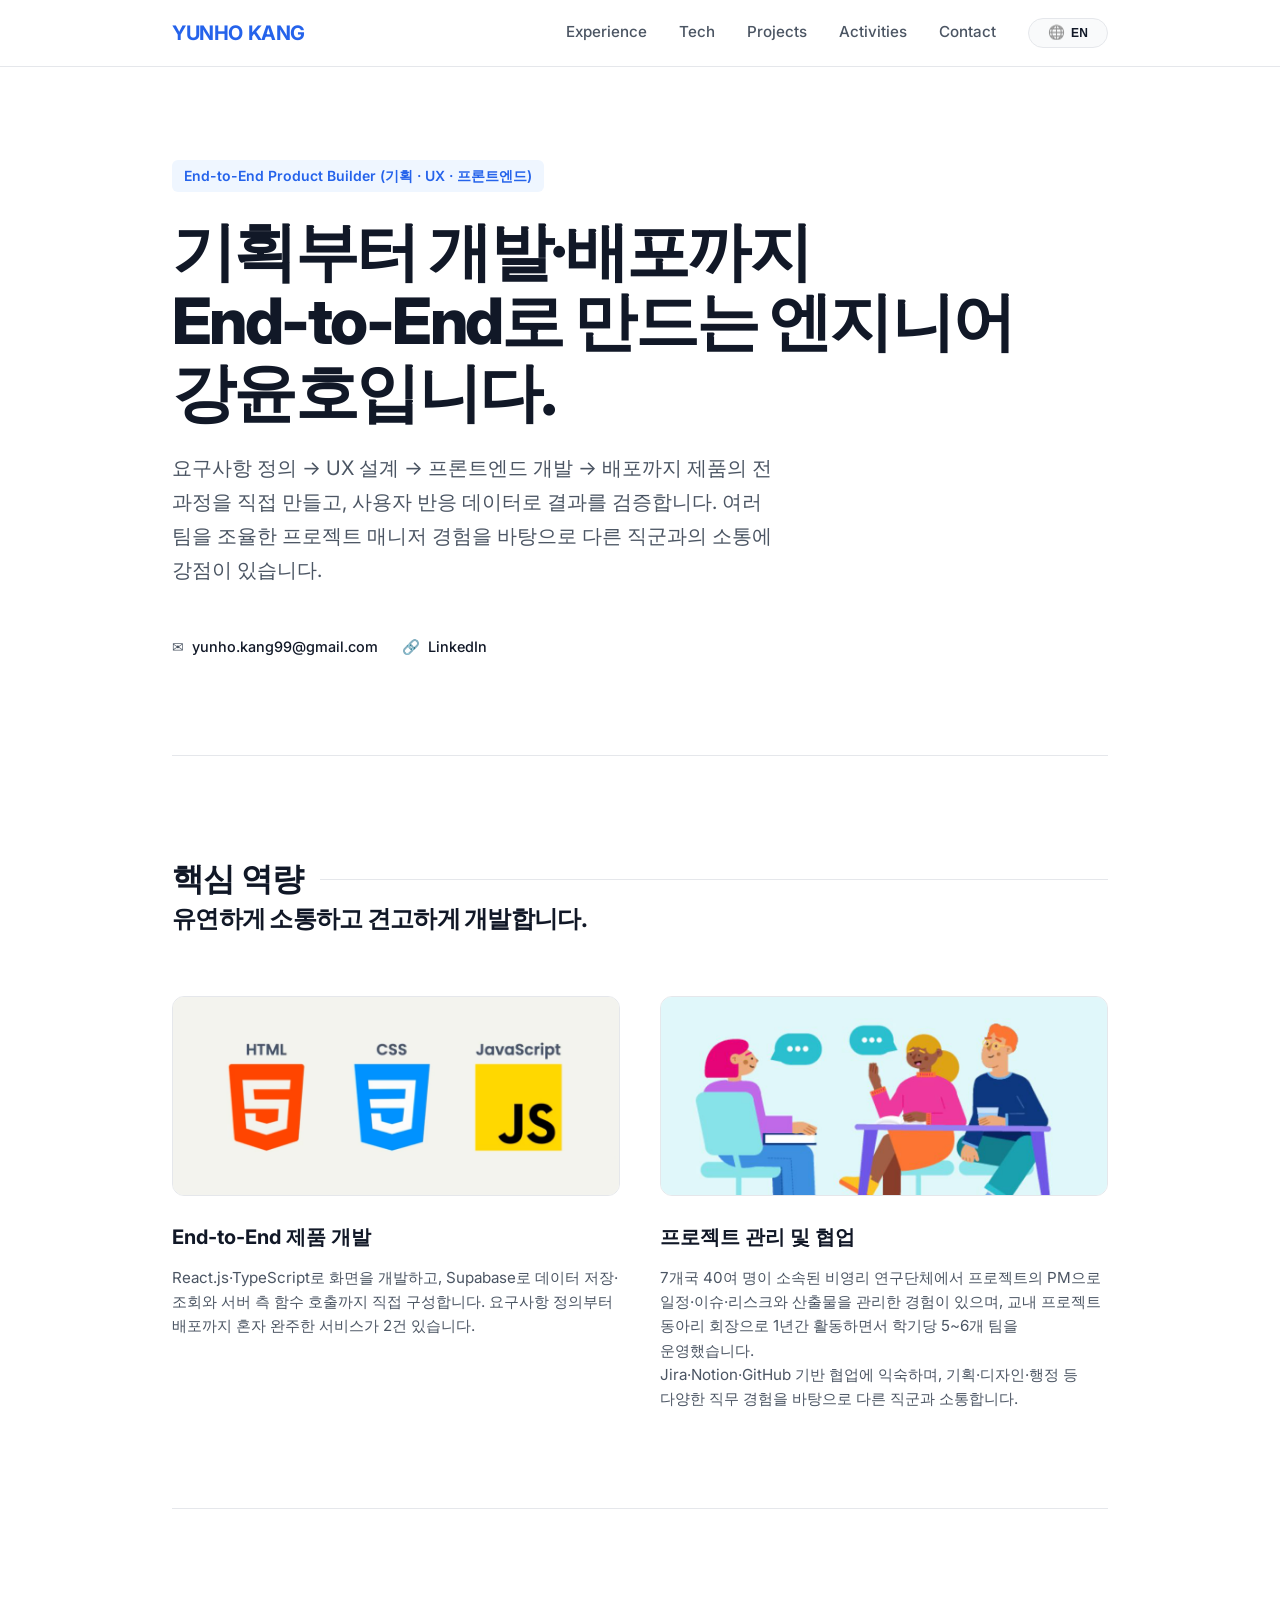
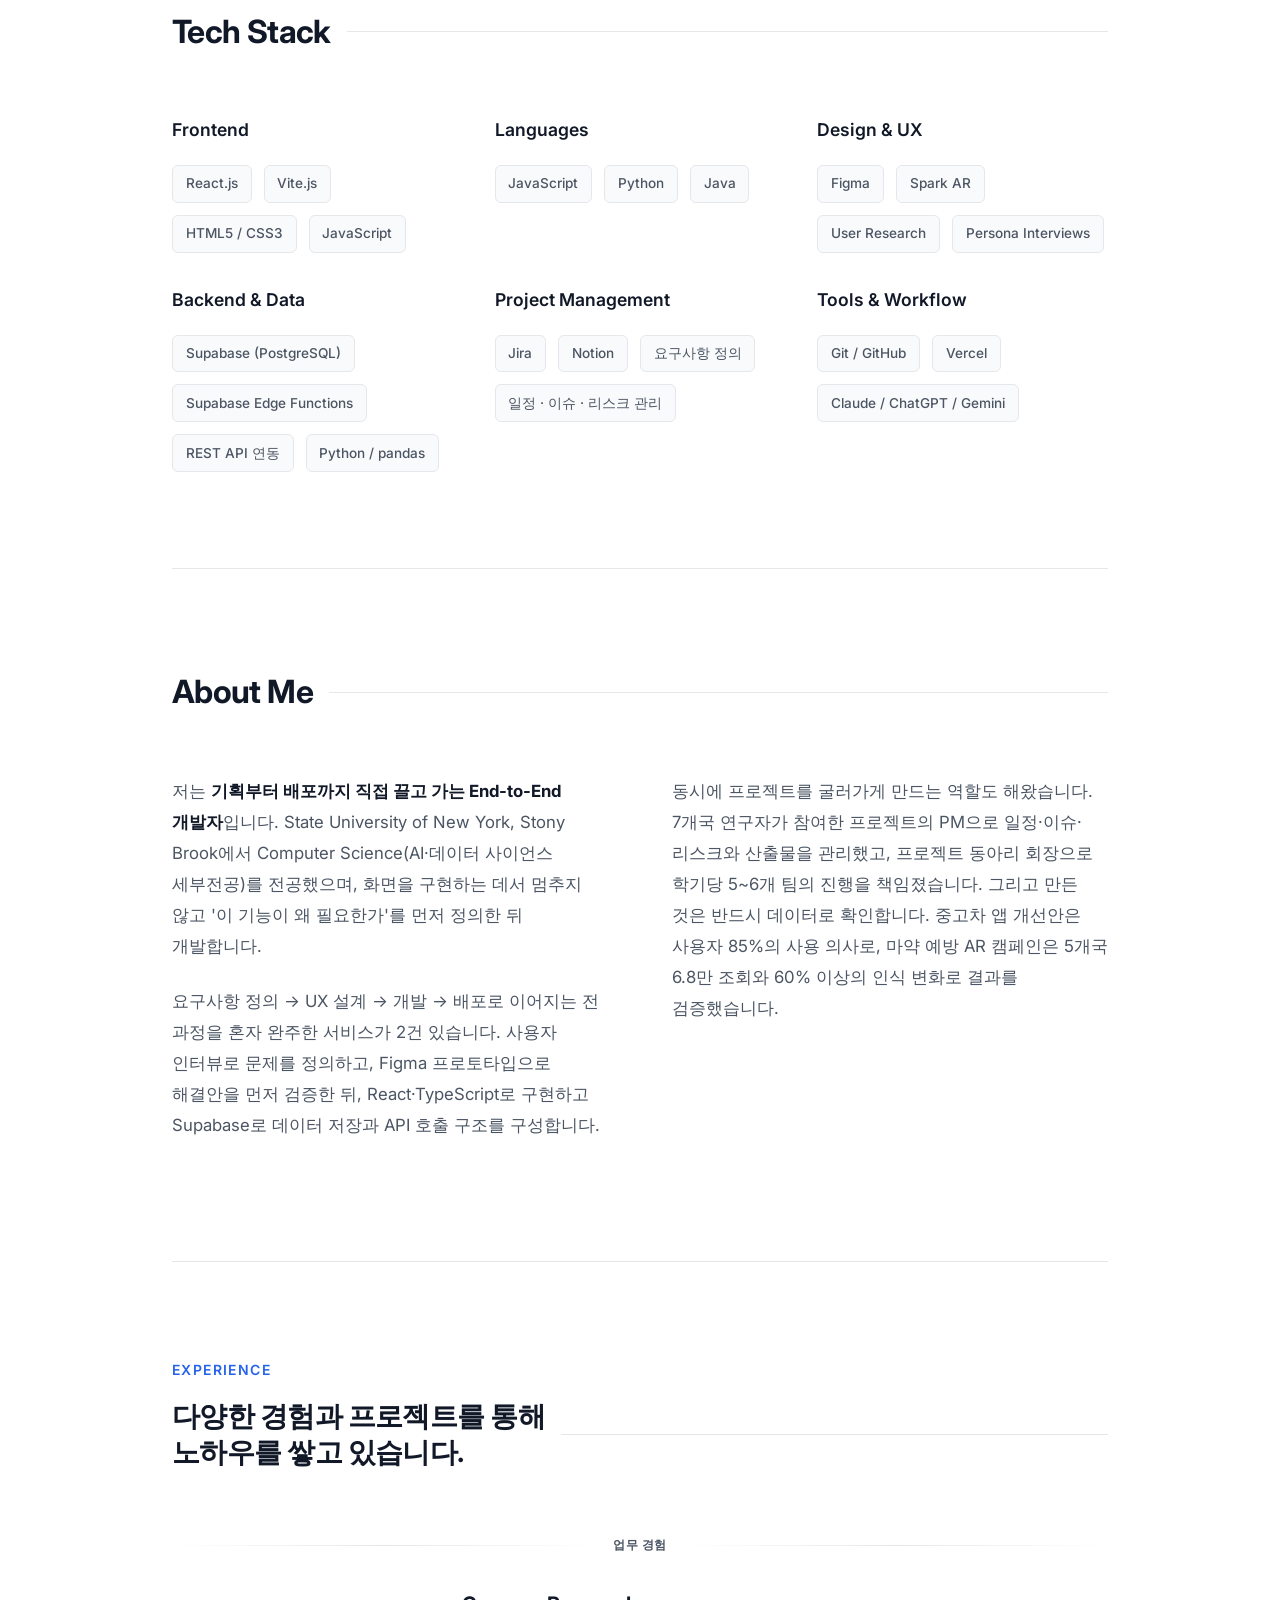
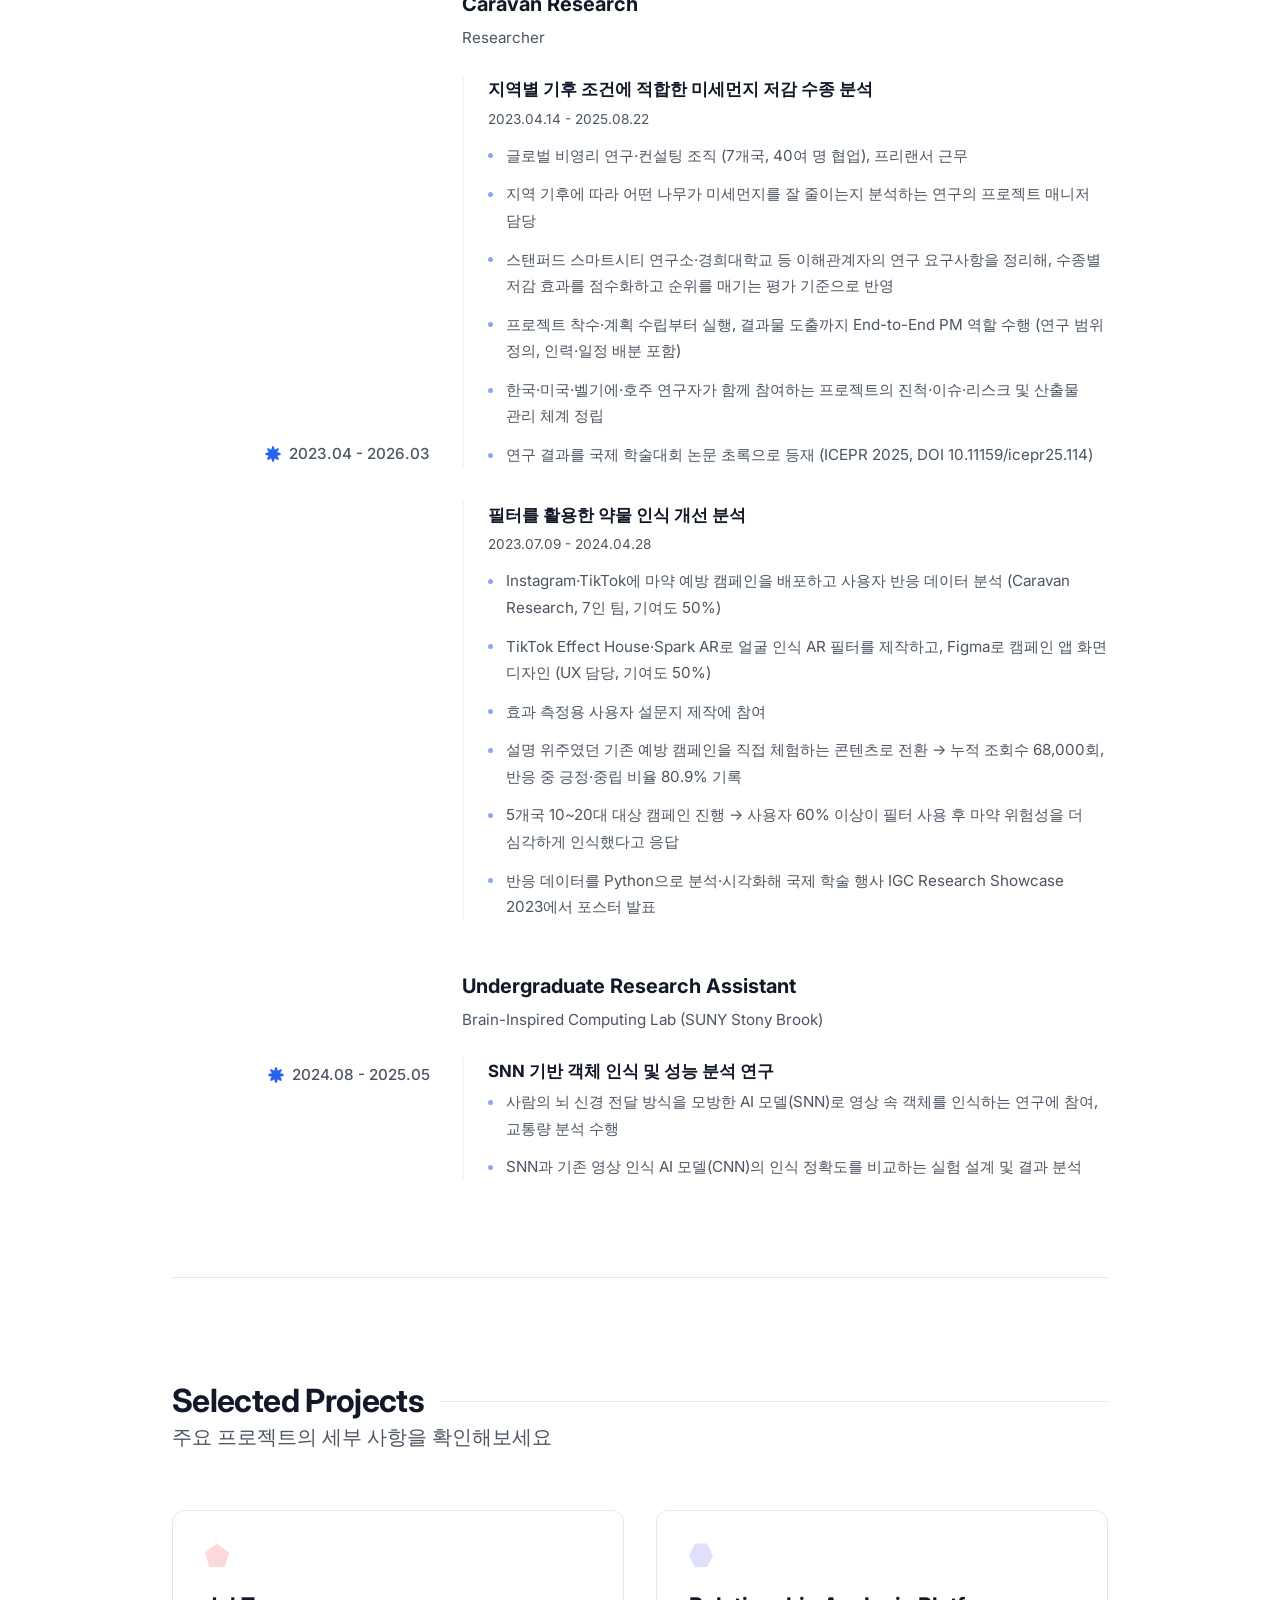
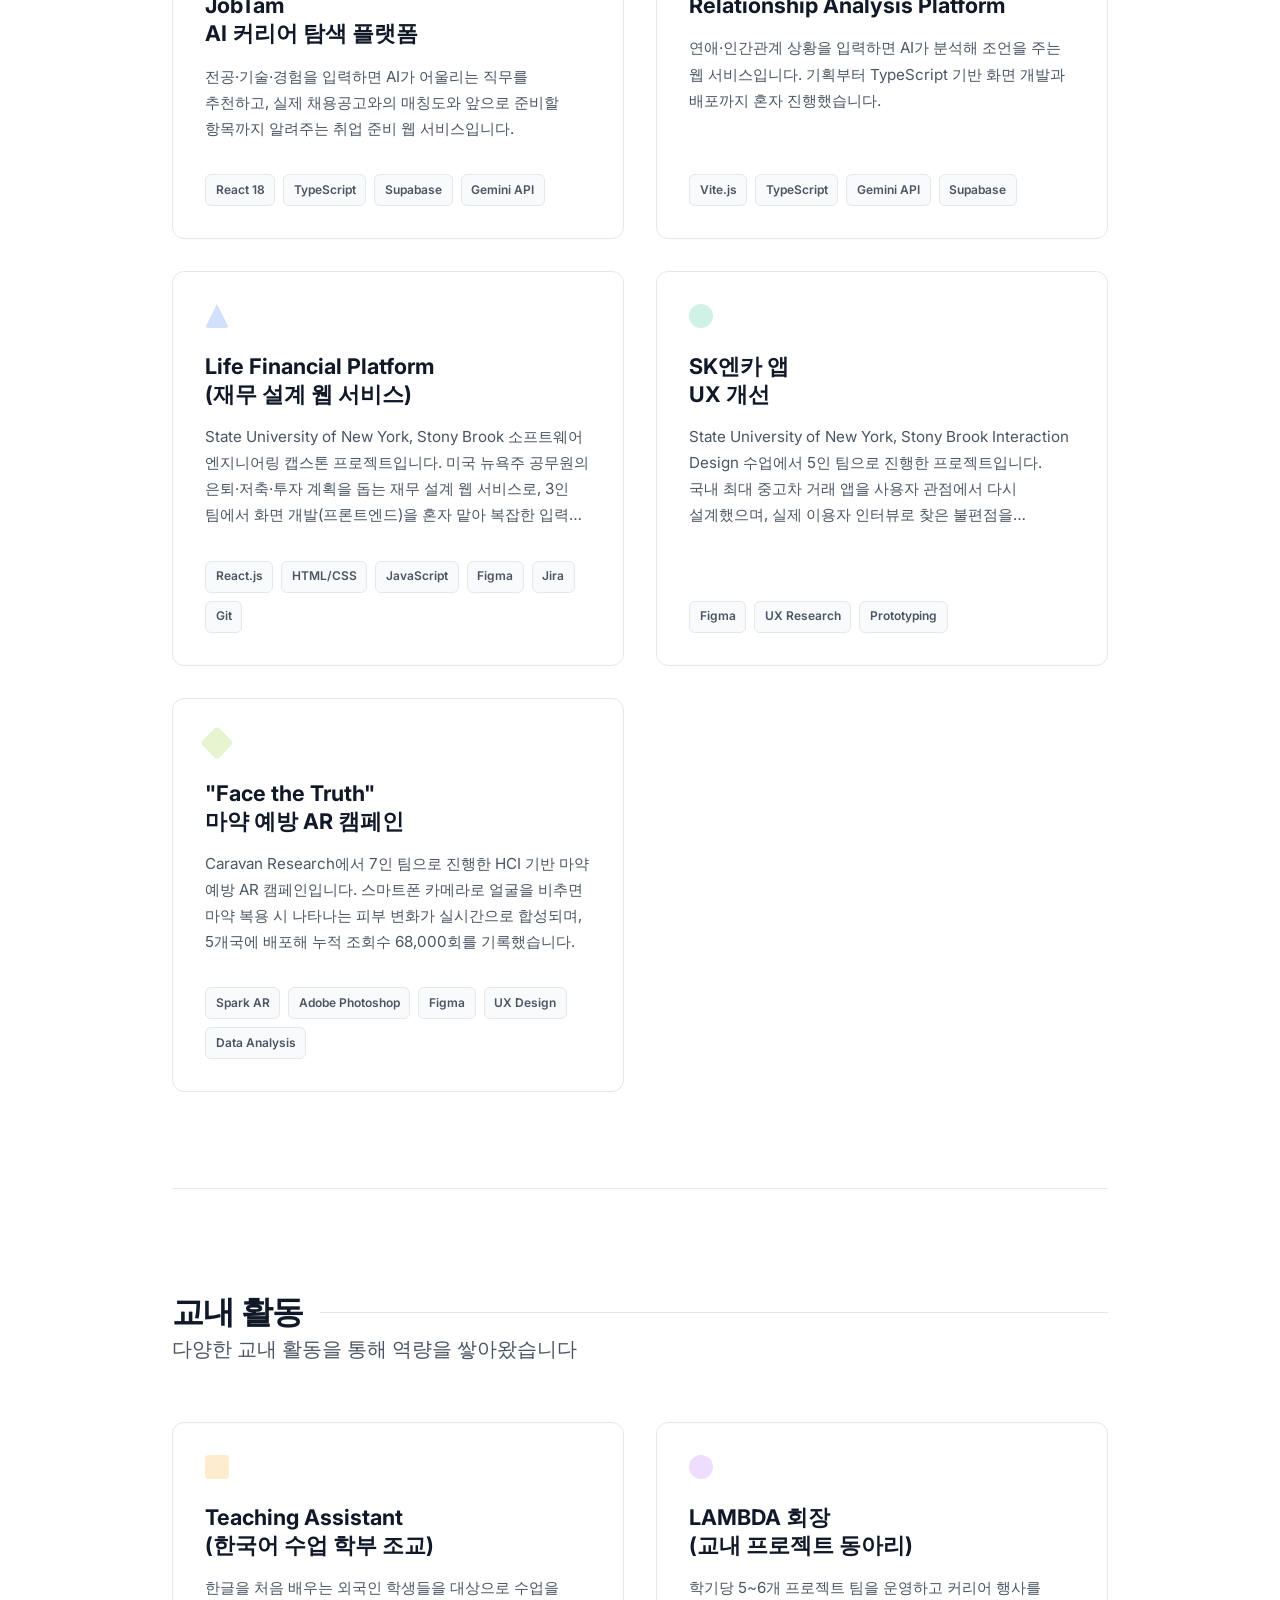
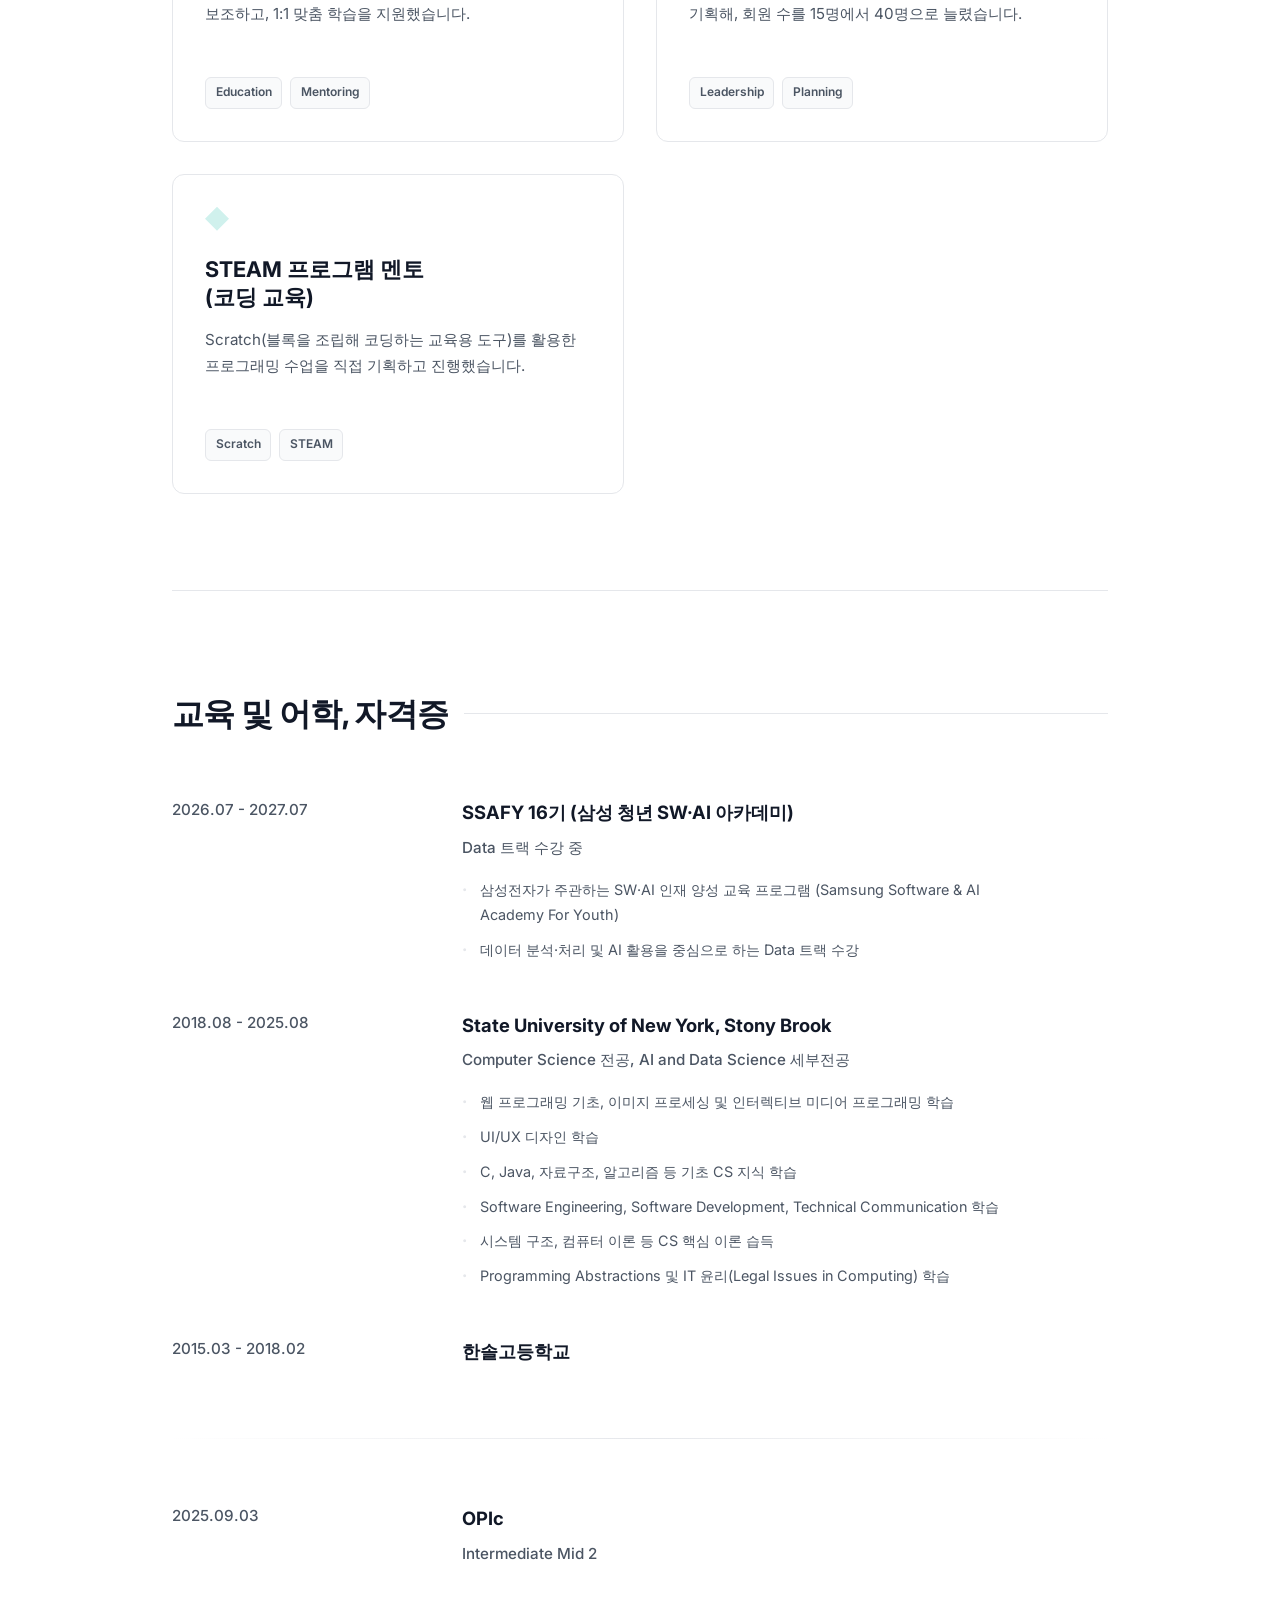
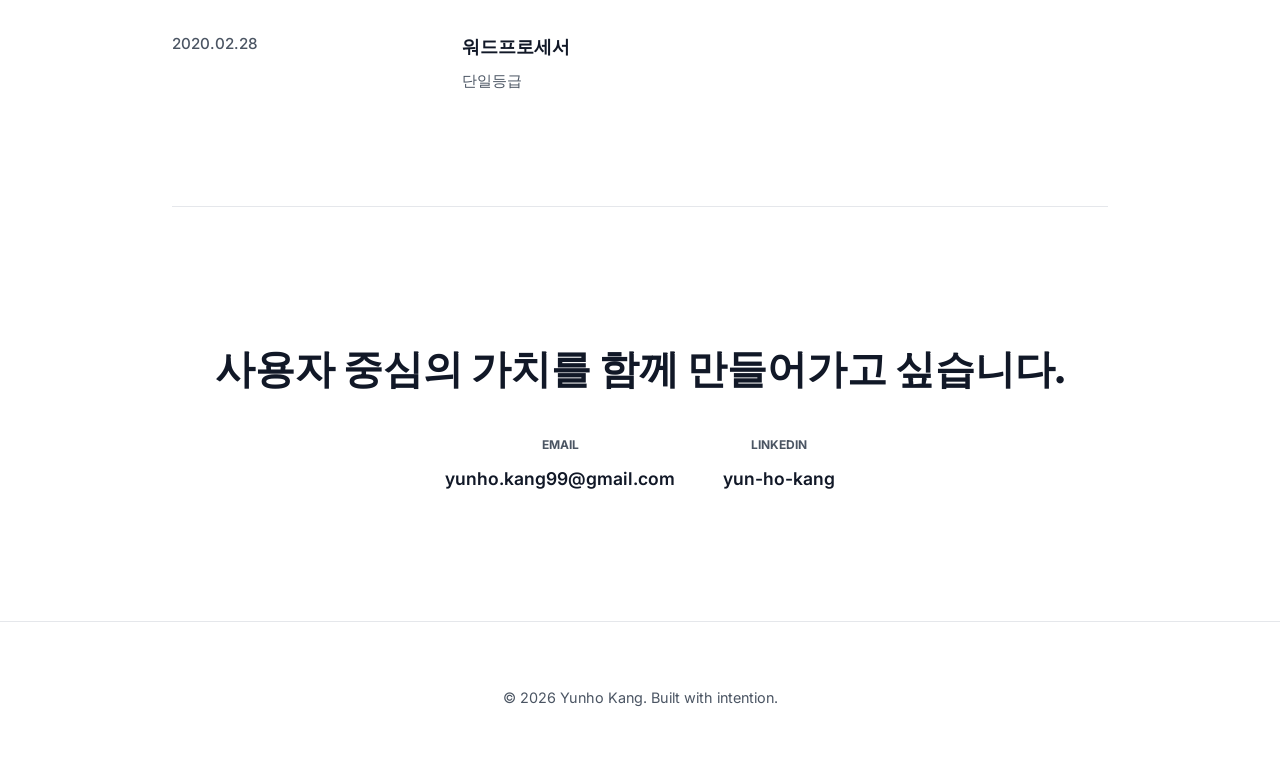
==== commit 84e0bab2: "학교 재학 날짜 수정" ====
--- a/index.html
+++ b/index.html
@@ -1219,7 +1219,7 @@
 
       <!-- Univ -->
       <div class="edu-item">
-        <p class="edu-date">2018 - 2025</p>
+        <p class="edu-date">2018.08 - 2025.08</p>
         <div class="edu-info">
           <h3>State University of New York, Stony Brook</h3>
           <p class="edu-major" data-i18n="edu-sbu-major">Computer Science 전공, AI and Data Science 세부전공</p>
@@ -1236,7 +1236,7 @@
 
       <!-- High School -->
       <div class="edu-item">
-        <p class="edu-date">2015 - 2018</p>
+        <p class="edu-date">2015.03 - 2018.02</p>
         <div class="edu-info">
           <h3 data-i18n="edu-hs">한솔고등학교</h3>
         </div>
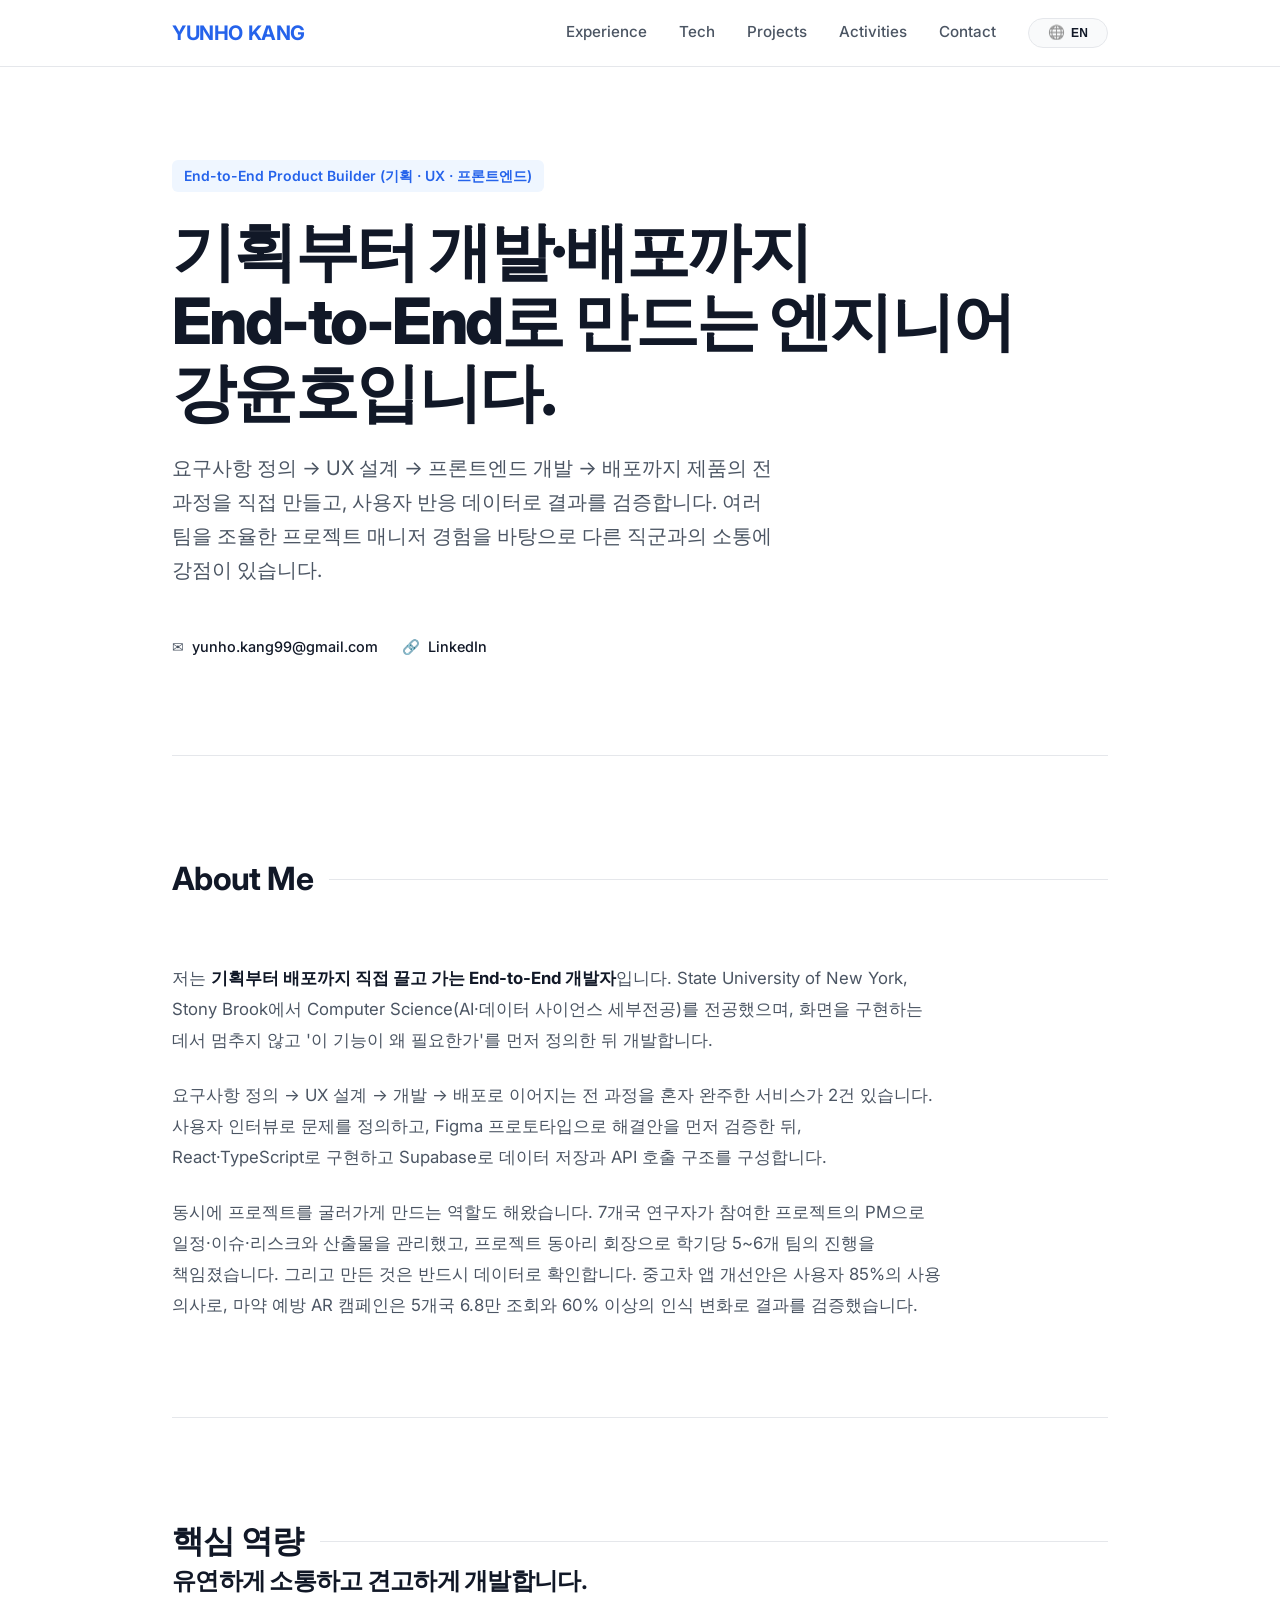
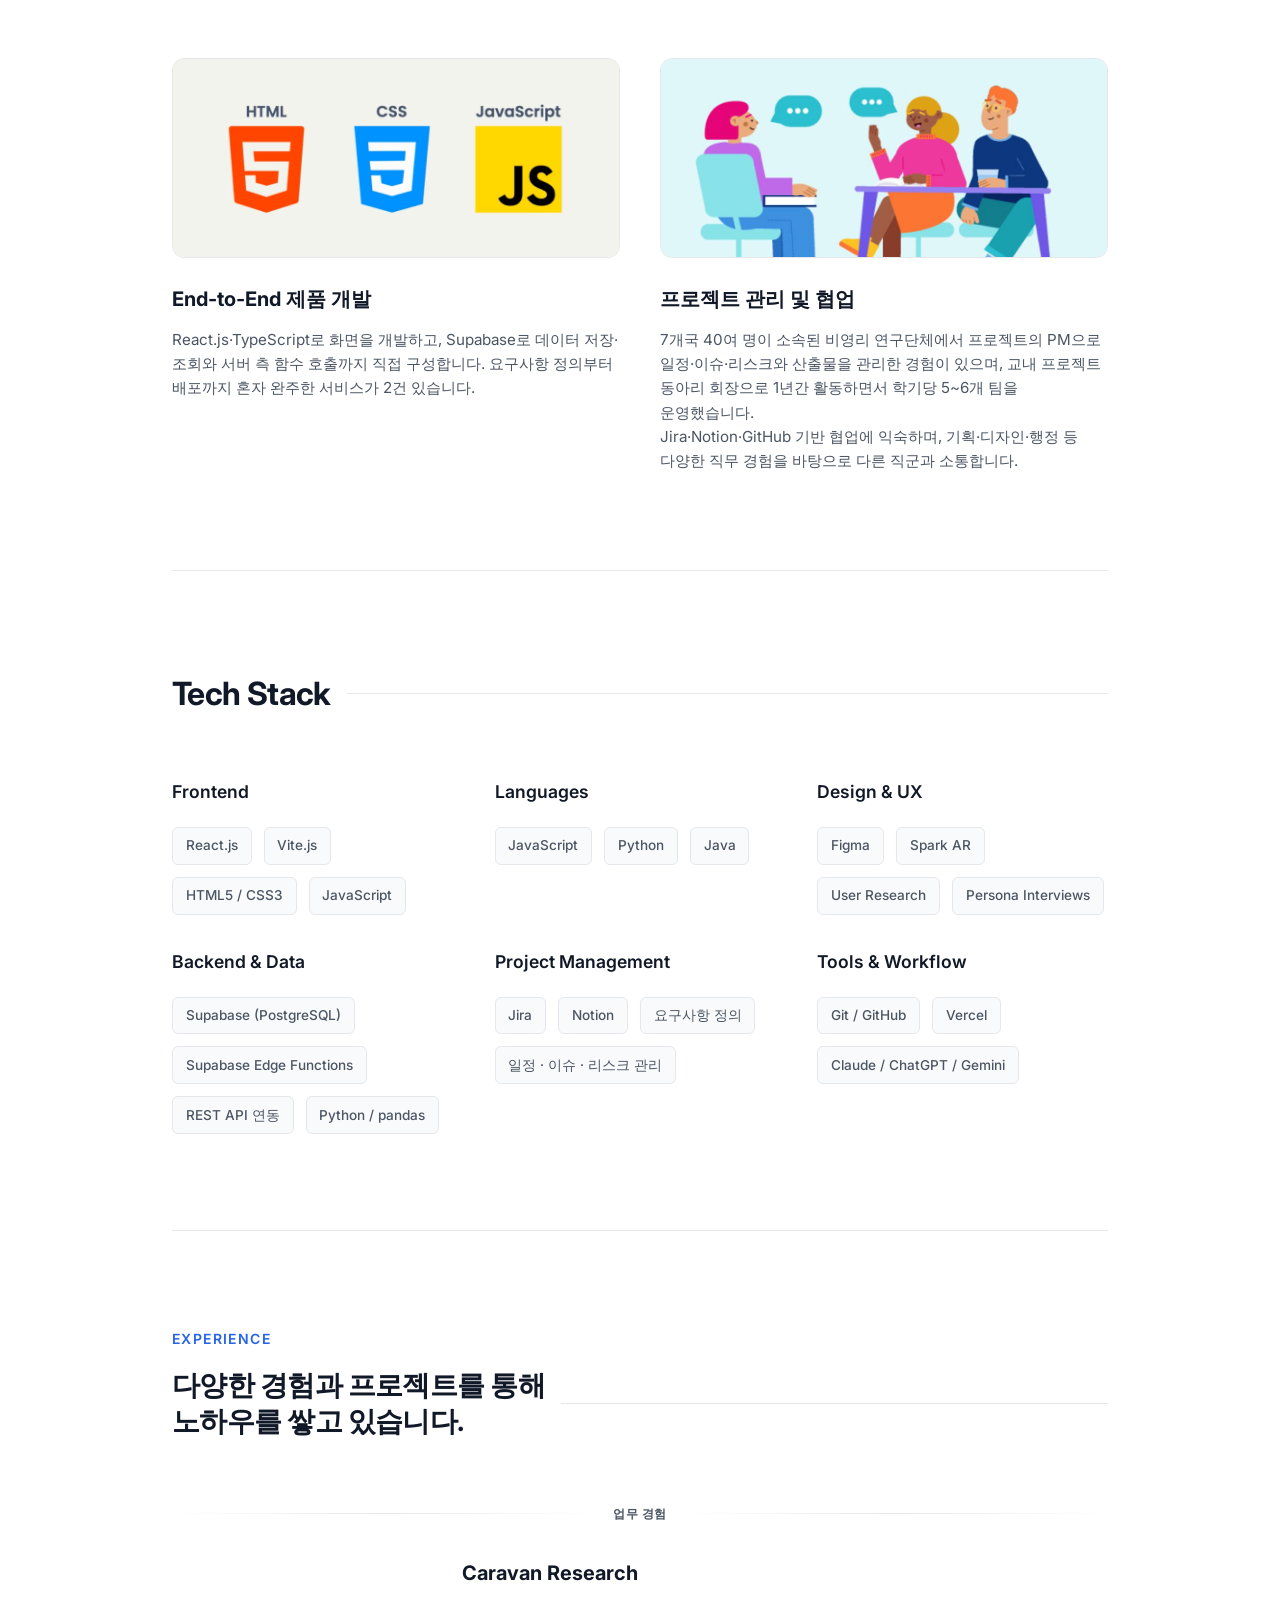
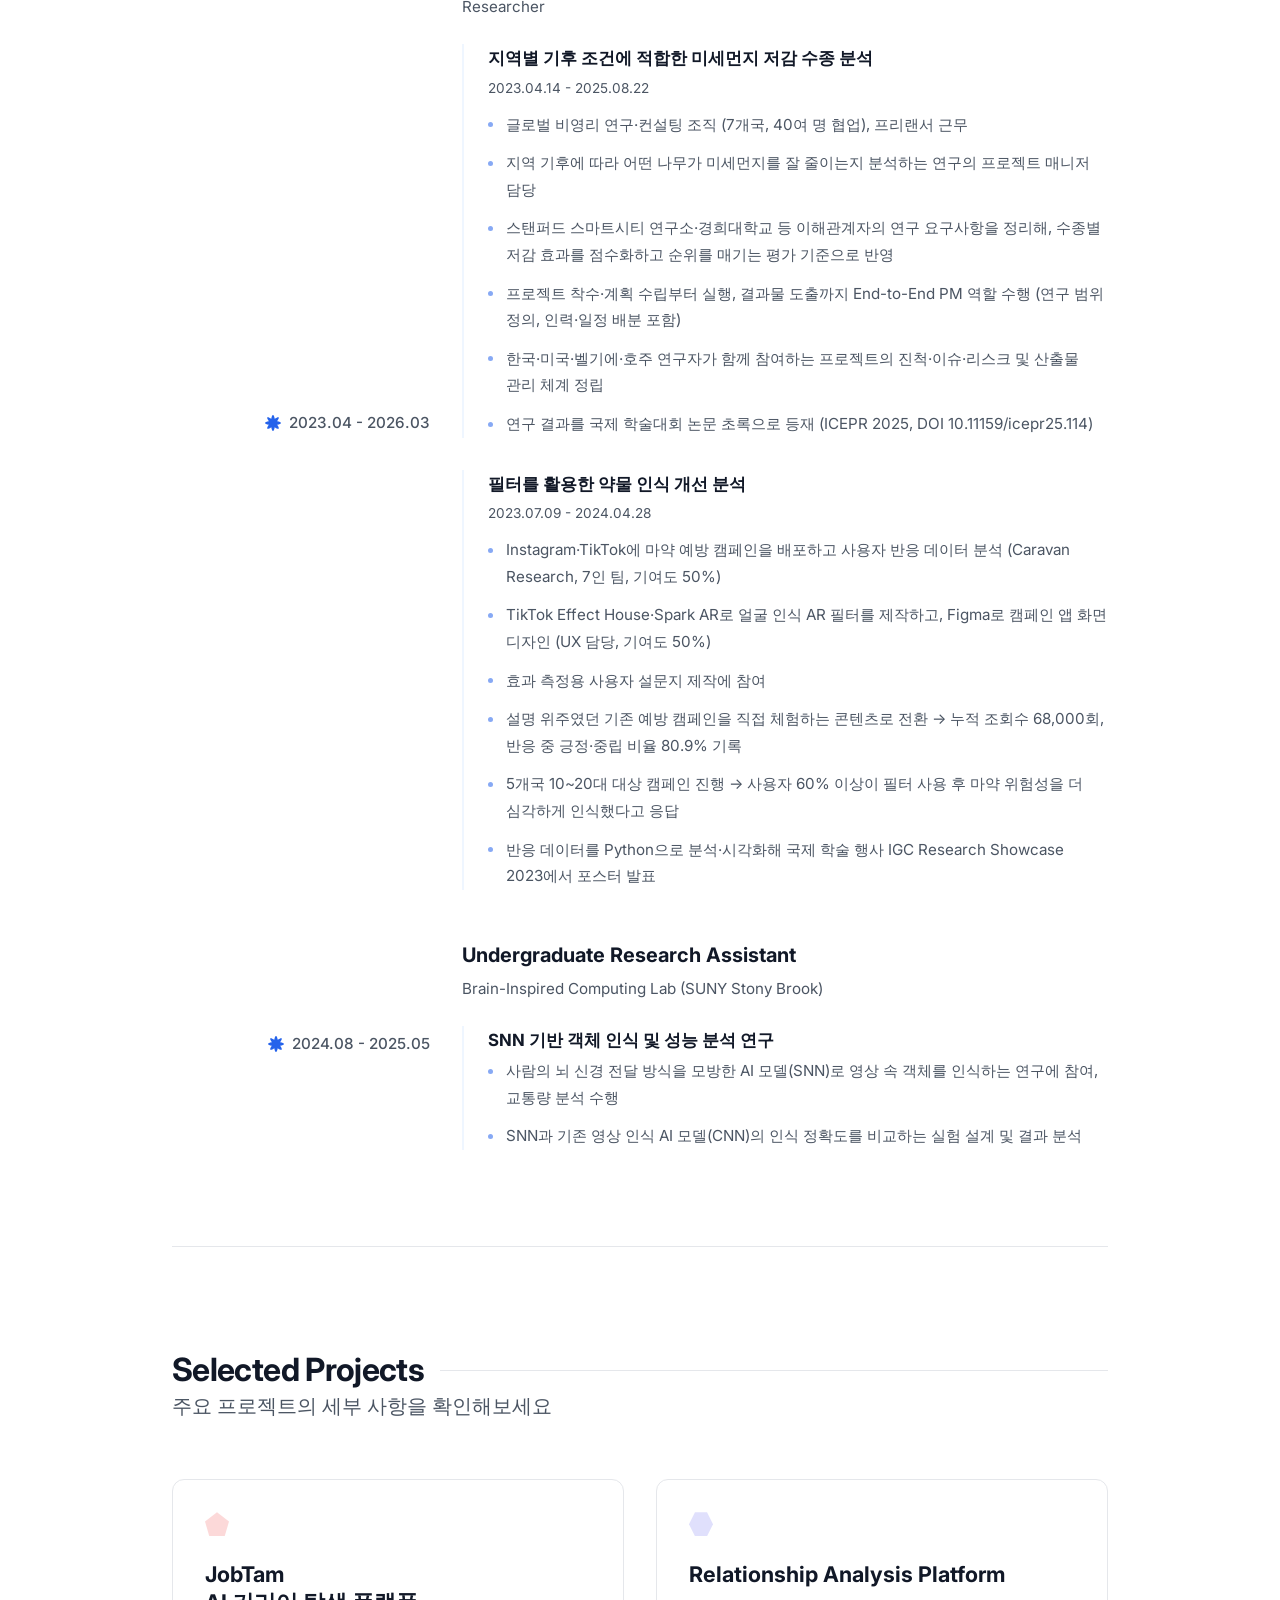
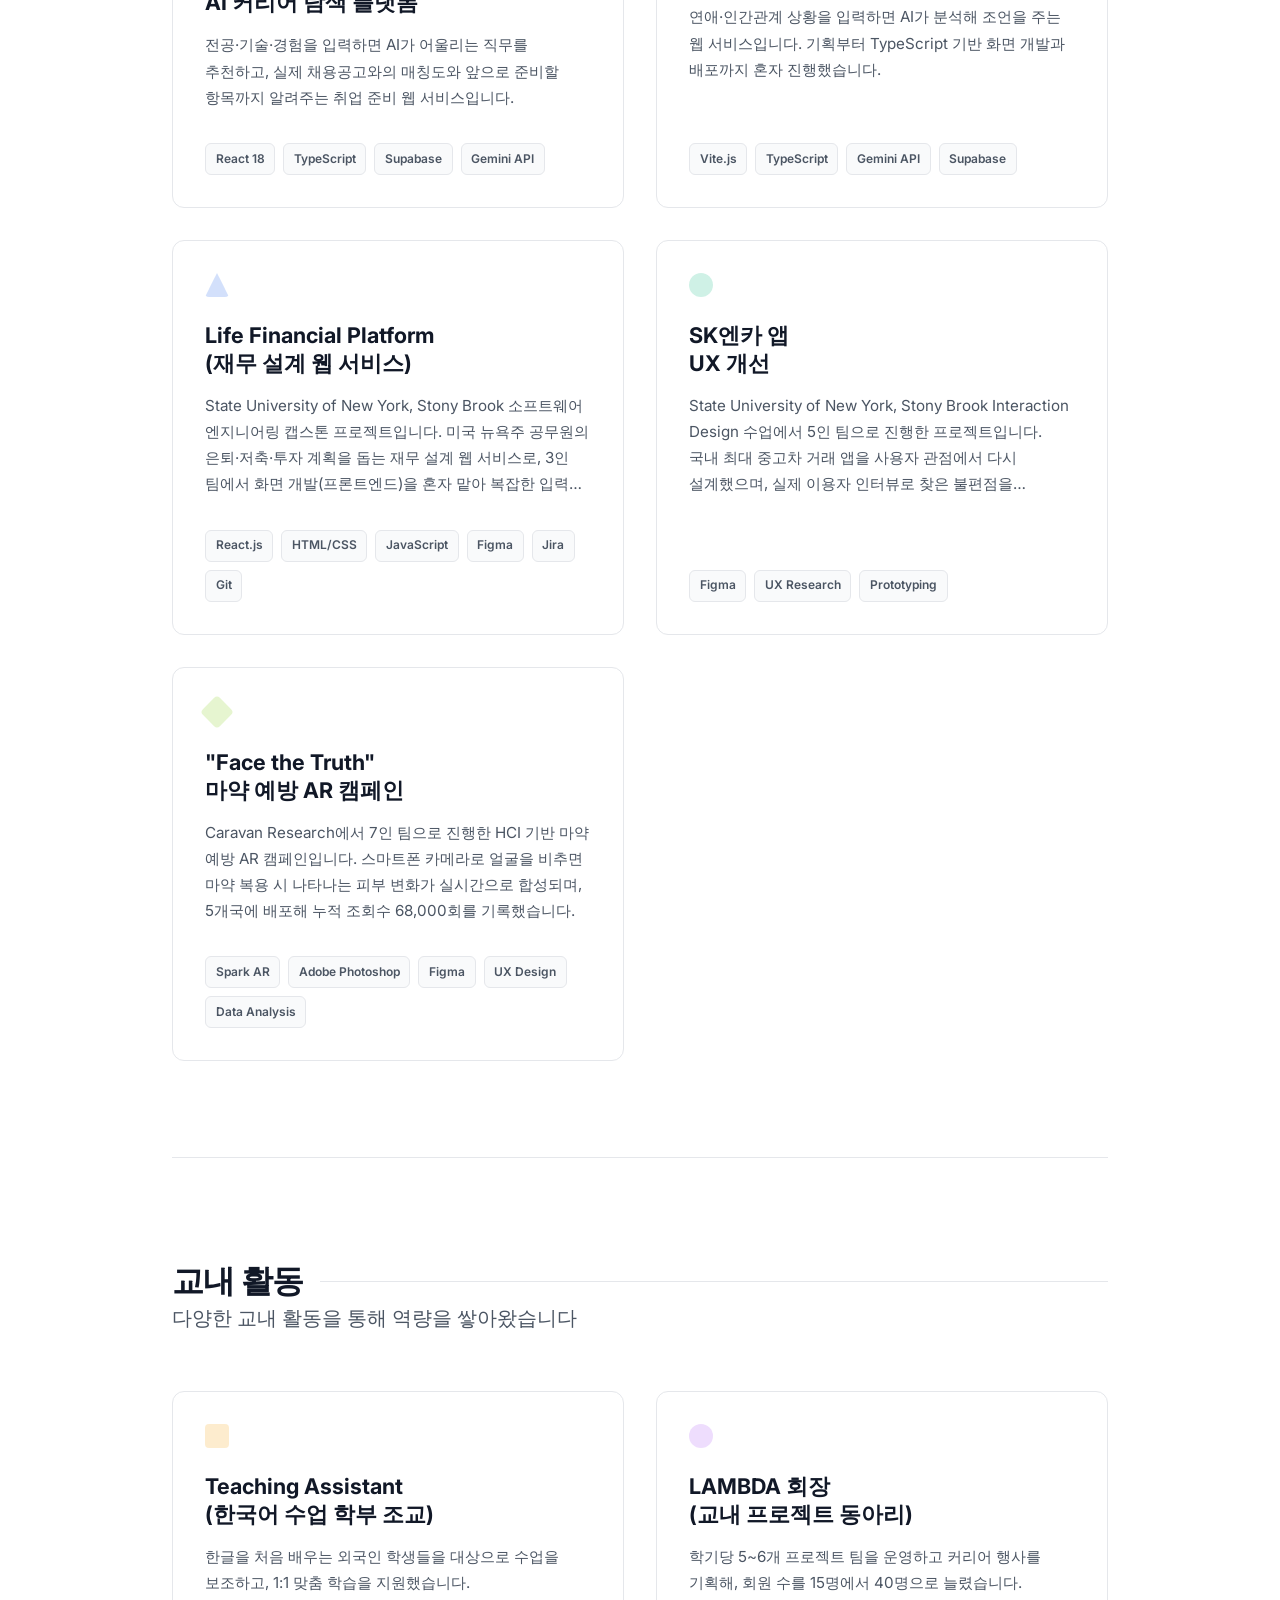
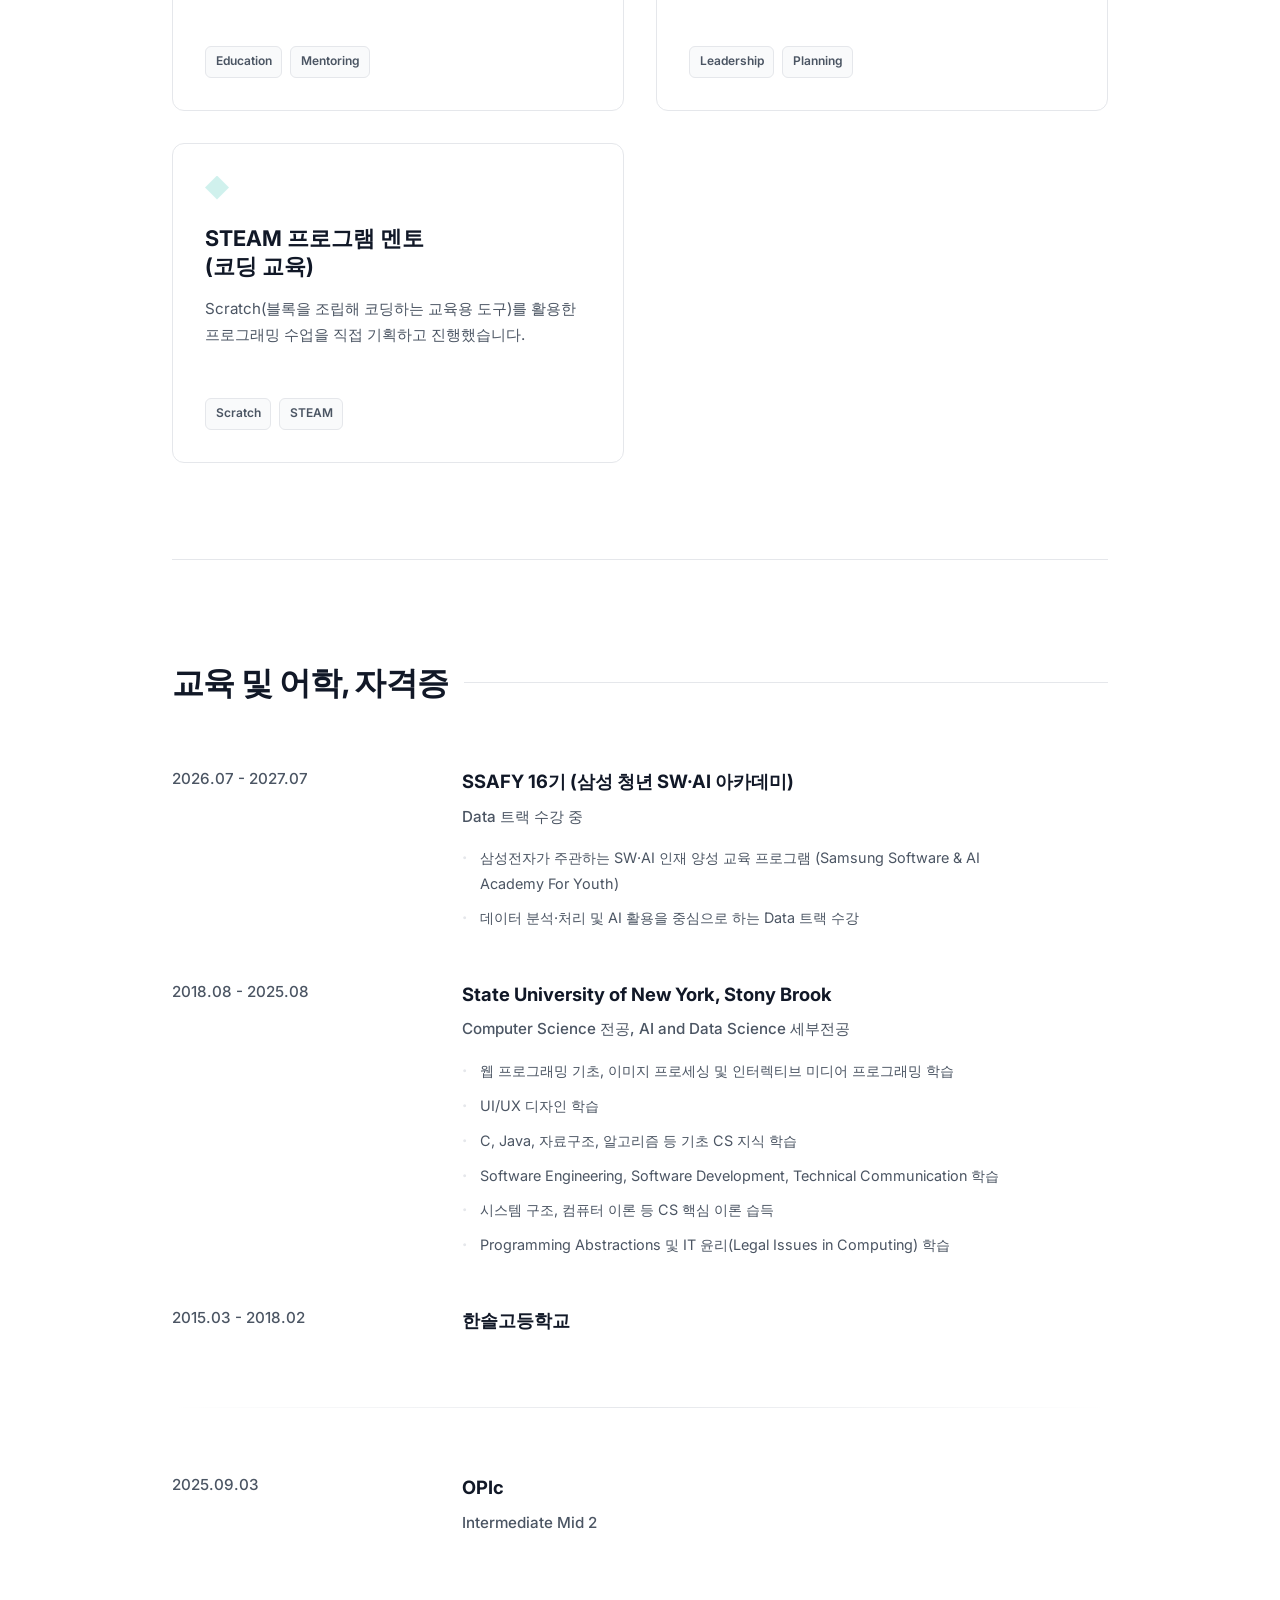
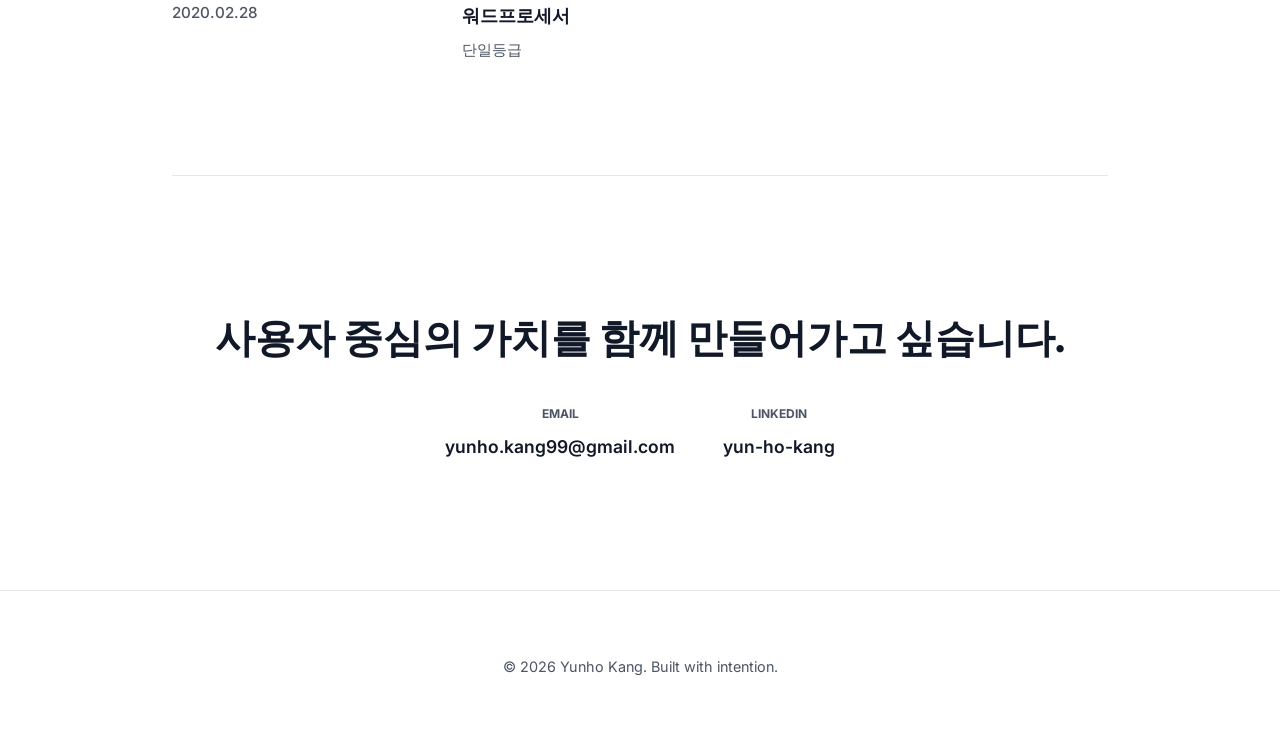
==== commit 4e782ca2: "About Me 위치변경" ====
--- a/index.html
+++ b/index.html
@@ -41,6 +41,18 @@
   </section>
 
   <!-- CORE COMPETENCIES -->
+  <!-- ABOUT -->
+  <section id="about">
+    <div class="section-header">
+      <h2 class="section-title" data-i18n="about-title">About Me</h2>
+    </div>
+    <div class="about-content">
+      <p data-i18n="about-p1">저는 <strong>기획부터 배포까지 직접 끌고 가는 End-to-End 개발자</strong>입니다. State University of New York, Stony Brook에서 Computer Science(AI·데이터 사이언스 세부전공)를 전공했으며, 화면을 구현하는 데서 멈추지 않고 '이 기능이 왜 필요한가'를 먼저 정의한 뒤 개발합니다.</p>
+      <p data-i18n="about-p2">요구사항 정의 → UX 설계 → 개발 → 배포로 이어지는 전 과정을 혼자 완주한 서비스가 2건 있습니다. 사용자 인터뷰로 문제를 정의하고, Figma 프로토타입으로 해결안을 먼저 검증한 뒤, React·TypeScript로 구현하고 Supabase로 데이터 저장과 API 호출 구조를 구성합니다.</p>
+      <p data-i18n="about-p3">동시에 프로젝트를 굴러가게 만드는 역할도 해왔습니다. 7개국 연구자가 참여한 프로젝트의 PM으로 일정·이슈·리스크와 산출물을 관리했고, 프로젝트 동아리 회장으로 학기당 5~6개 팀의 진행을 책임졌습니다. 그리고 만든 것은 반드시 데이터로 확인합니다. 중고차 앱 개선안은 사용자 85%의 사용 의사로, 마약 예방 AR 캠페인은 5개국 6.8만 조회와 60% 이상의 인식 변화로 결과를 검증했습니다.</p>
+    </div>
+  </section>
+
   <section id="core">
     <div class="section-header">
       <h2 class="section-title" data-i18n="core-title">핵심 역량</h2>
@@ -130,21 +142,7 @@
     </div>
   </section>
 
-  <!-- ABOUT -->
-  <section id="about">
-    <div class="section-header">
-      <h2 class="section-title" data-i18n="about-title">About Me</h2>
-    </div>
-    <div class="about-content">
-      <div class="about-text">
-        <p data-i18n="about-p1">저는 <strong>기획부터 배포까지 직접 끌고 가는 End-to-End 개발자</strong>입니다. State University of New York, Stony Brook에서 Computer Science(AI·데이터 사이언스 세부전공)를 전공했으며, 화면을 구현하는 데서 멈추지 않고 '이 기능이 왜 필요한가'를 먼저 정의한 뒤 개발합니다.</p>
-        <p data-i18n="about-p2">요구사항 정의 → UX 설계 → 개발 → 배포로 이어지는 전 과정을 혼자 완주한 서비스가 2건 있습니다. 사용자 인터뷰로 문제를 정의하고, Figma 프로토타입으로 해결안을 먼저 검증한 뒤, React·TypeScript로 구현하고 Supabase로 데이터 저장과 API 호출 구조를 구성합니다.</p>
-      </div>
-      <div class="about-text">
-        <p data-i18n="about-p3">동시에 프로젝트를 굴러가게 만드는 역할도 해왔습니다. 7개국 연구자가 참여한 프로젝트의 PM으로 일정·이슈·리스크와 산출물을 관리했고, 프로젝트 동아리 회장으로 학기당 5~6개 팀의 진행을 책임졌습니다. 그리고 만든 것은 반드시 데이터로 확인합니다. 중고차 앱 개선안은 사용자 85%의 사용 의사로, 마약 예방 AR 캠페인은 5개국 6.8만 조회와 60% 이상의 인식 변화로 결과를 검증했습니다.</p>
-      </div>
-    </div>
-  </section>
+
 
   <!-- EXPERIENCE -->
   <section id="experience">
--- a/style.css
+++ b/style.css
@@ -205,20 +205,15 @@
 }
 
 /* EXPERIENCE / ABOUT */
-.about-content {
-  display: grid;
-  grid-template-columns: 1fr 1fr;
-  gap: 4rem;
-  align-items: start;
-}
-.about-text p {
+.about-content p {
   margin-bottom: 1.5rem;
   color: var(--text-muted);
   font-size: 1.05rem;
   line-height: 1.85;
-  max-width: 60ch;
-}
-.about-text strong { color: var(--text-main); }
+  max-width: 70ch;
+}
+.about-content p:last-child { margin-bottom: 0; }
+.about-content strong { color: var(--text-main); }
 
 /* PROJECTS */
 .project-card {
@@ -501,7 +496,7 @@
 }
 
 @media (max-width: 768px) {
-  .about-content, .project-body {
+  .project-body {
     grid-template-columns: 1fr;
   }
   .nav-links { display: none; }
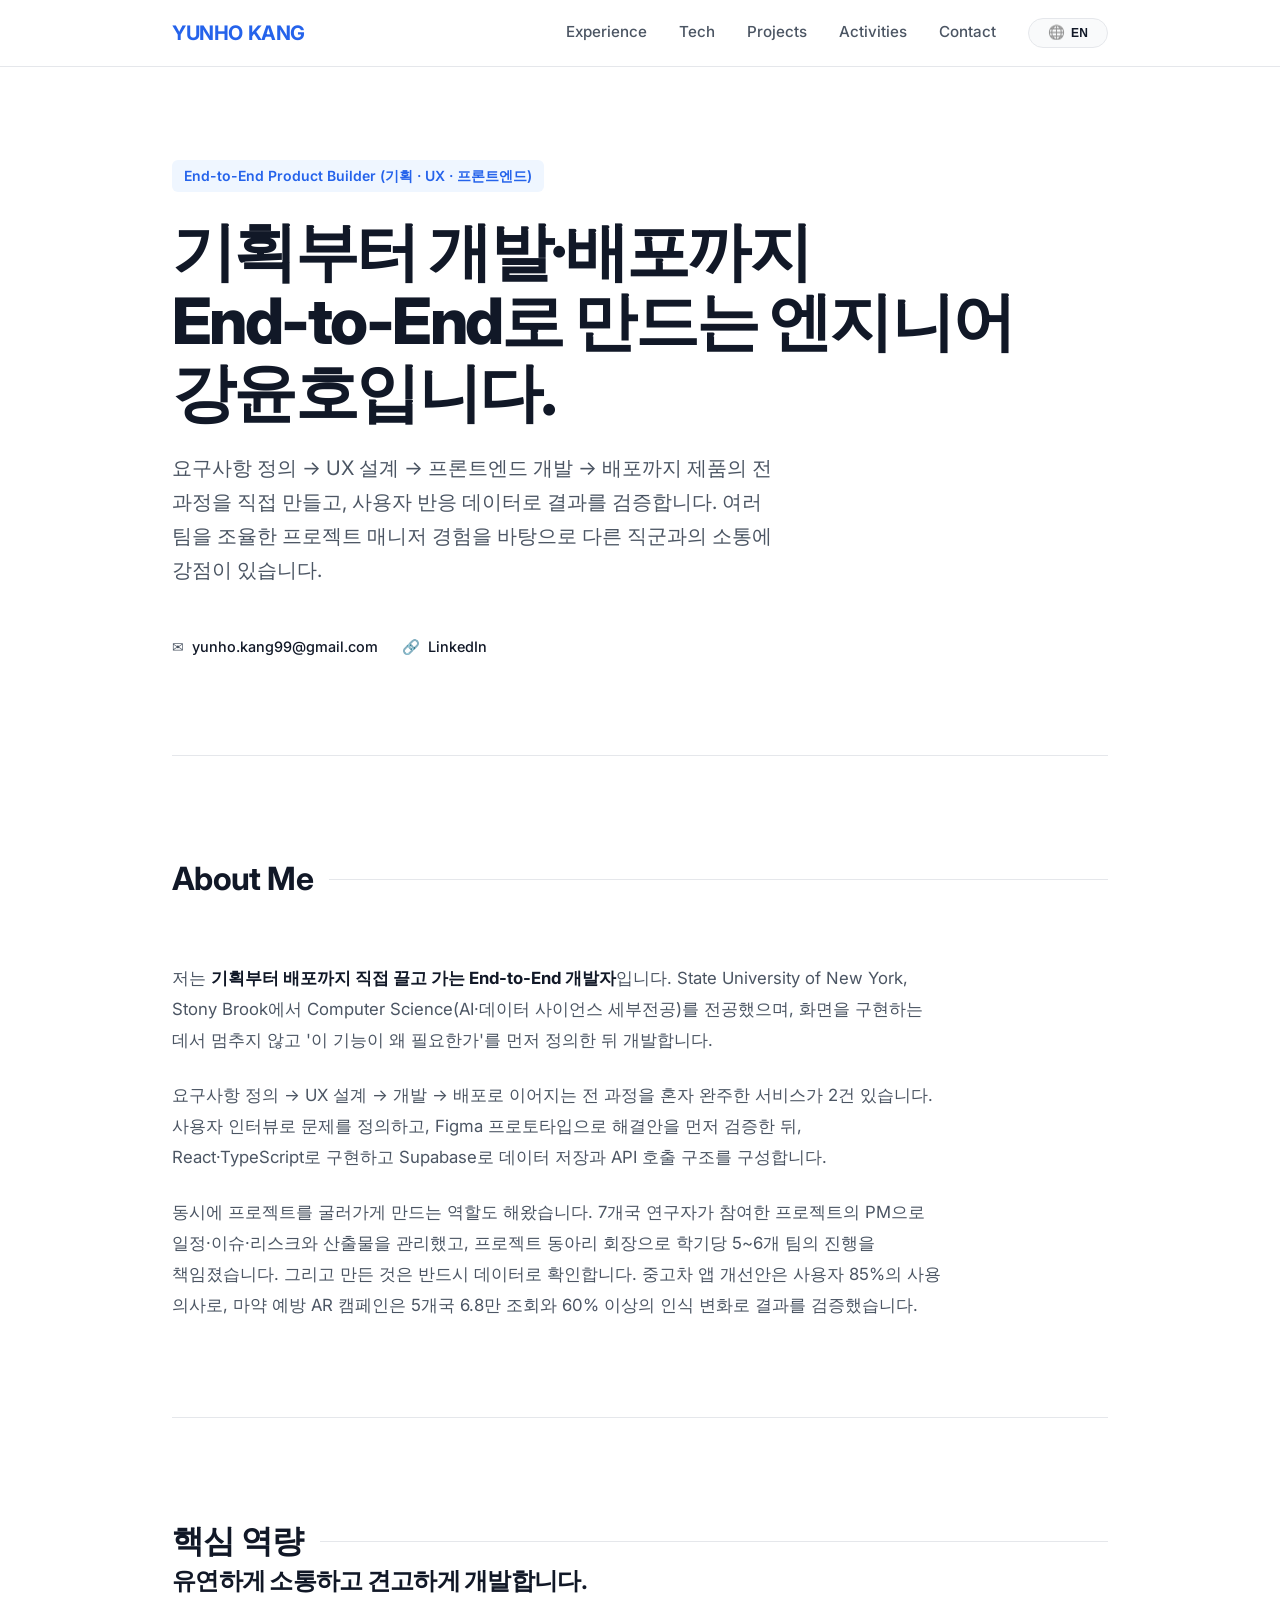
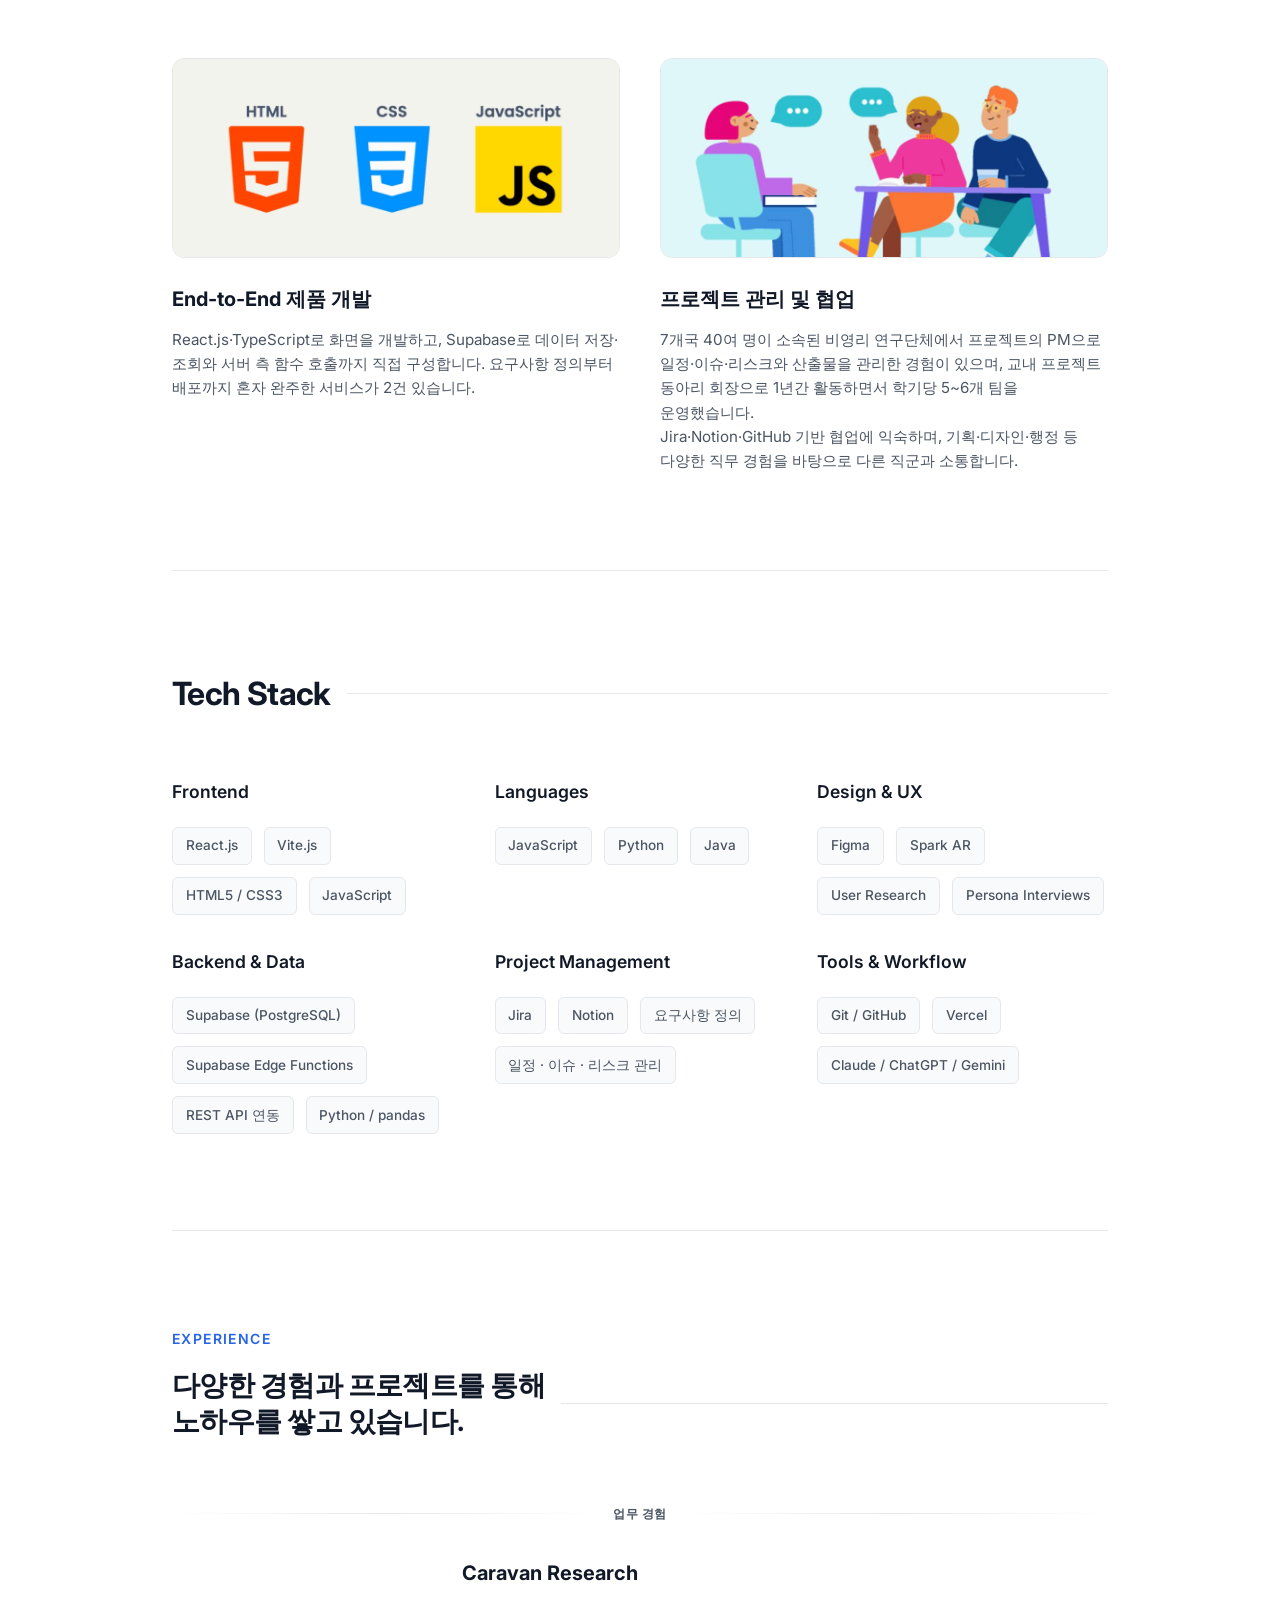
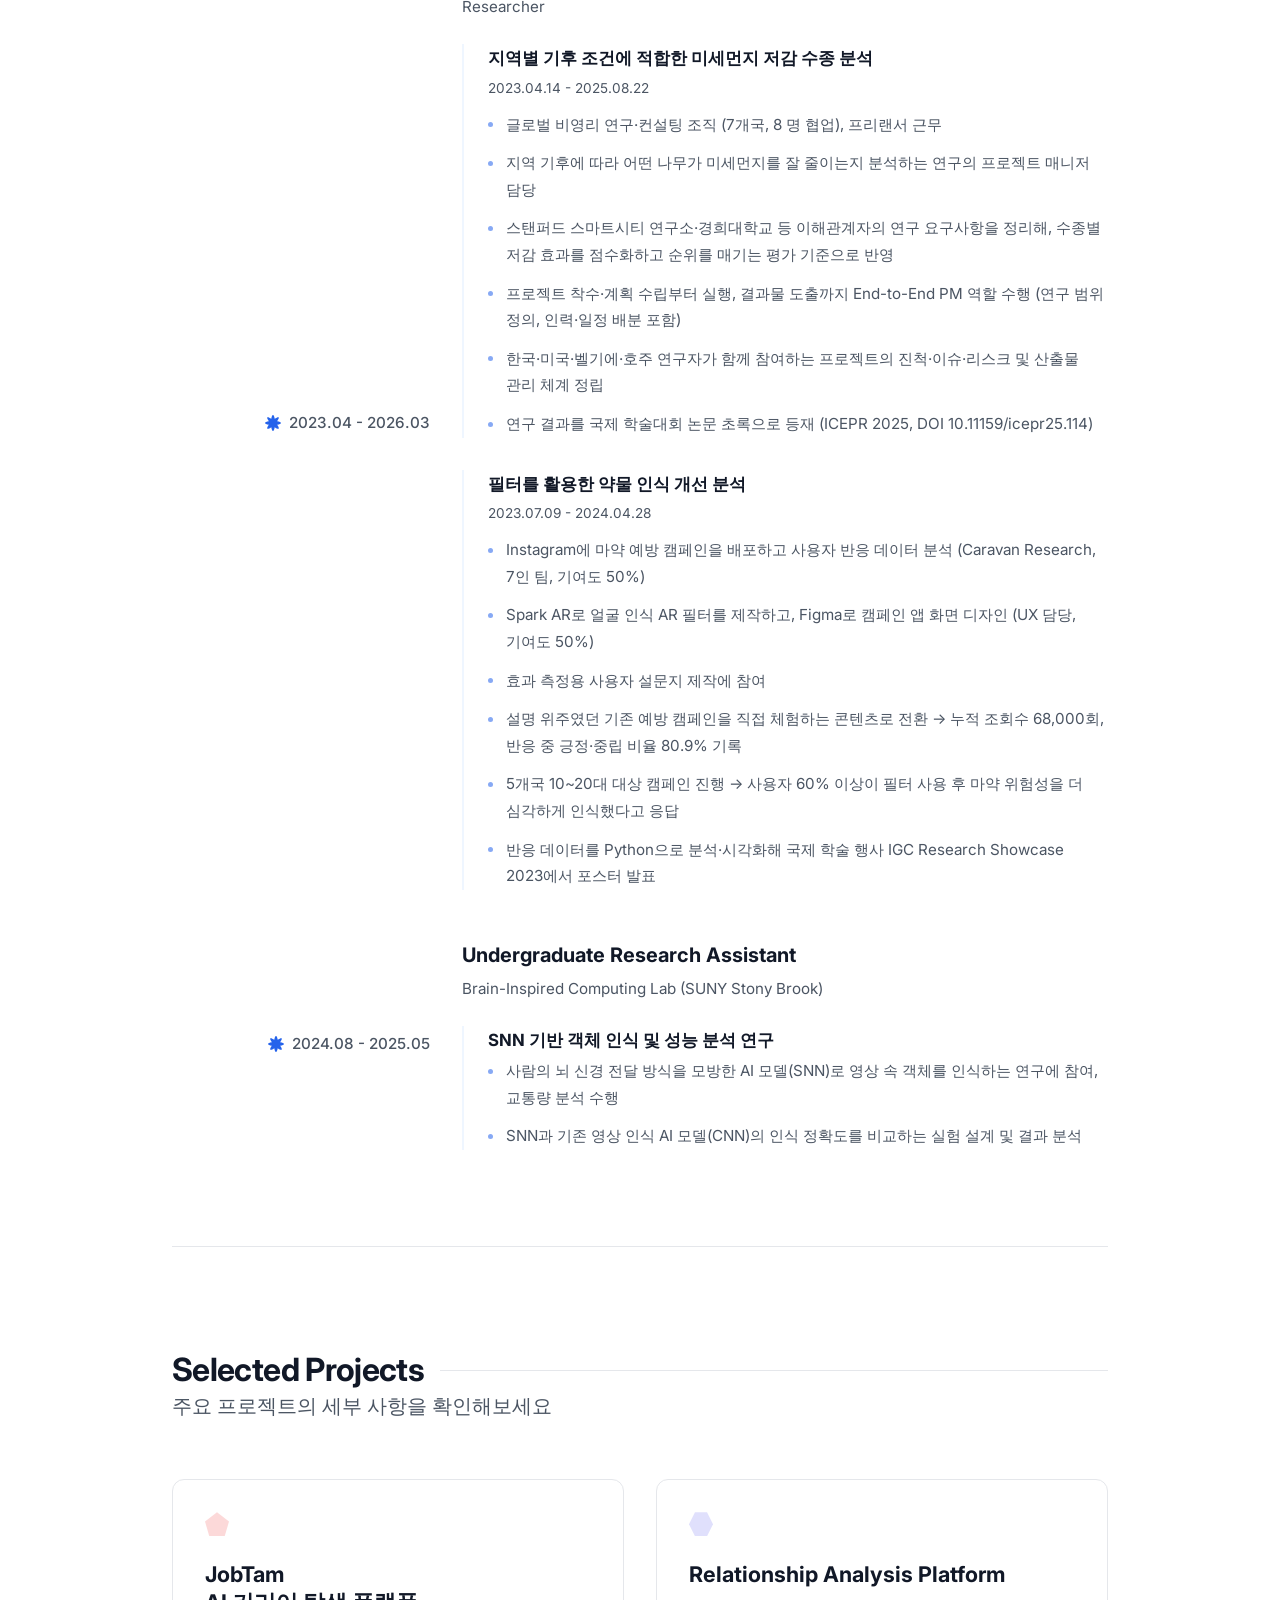
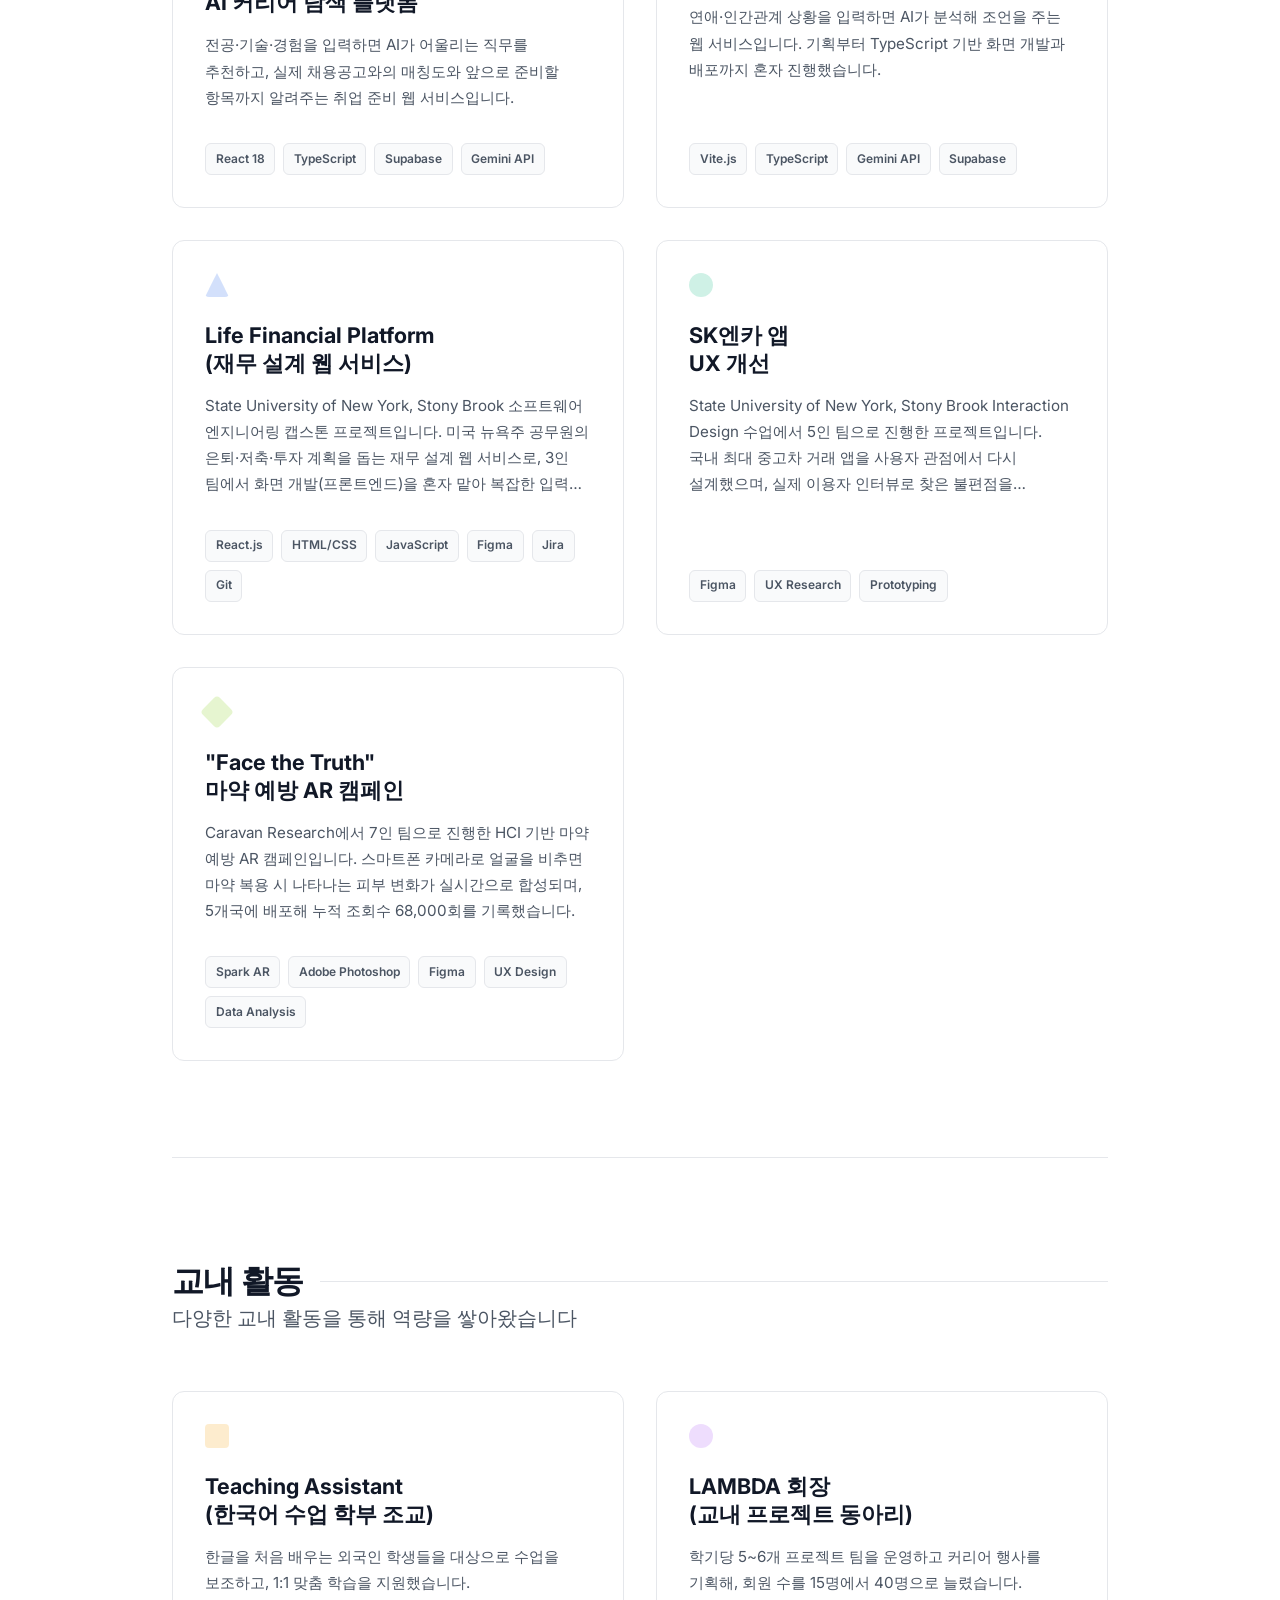
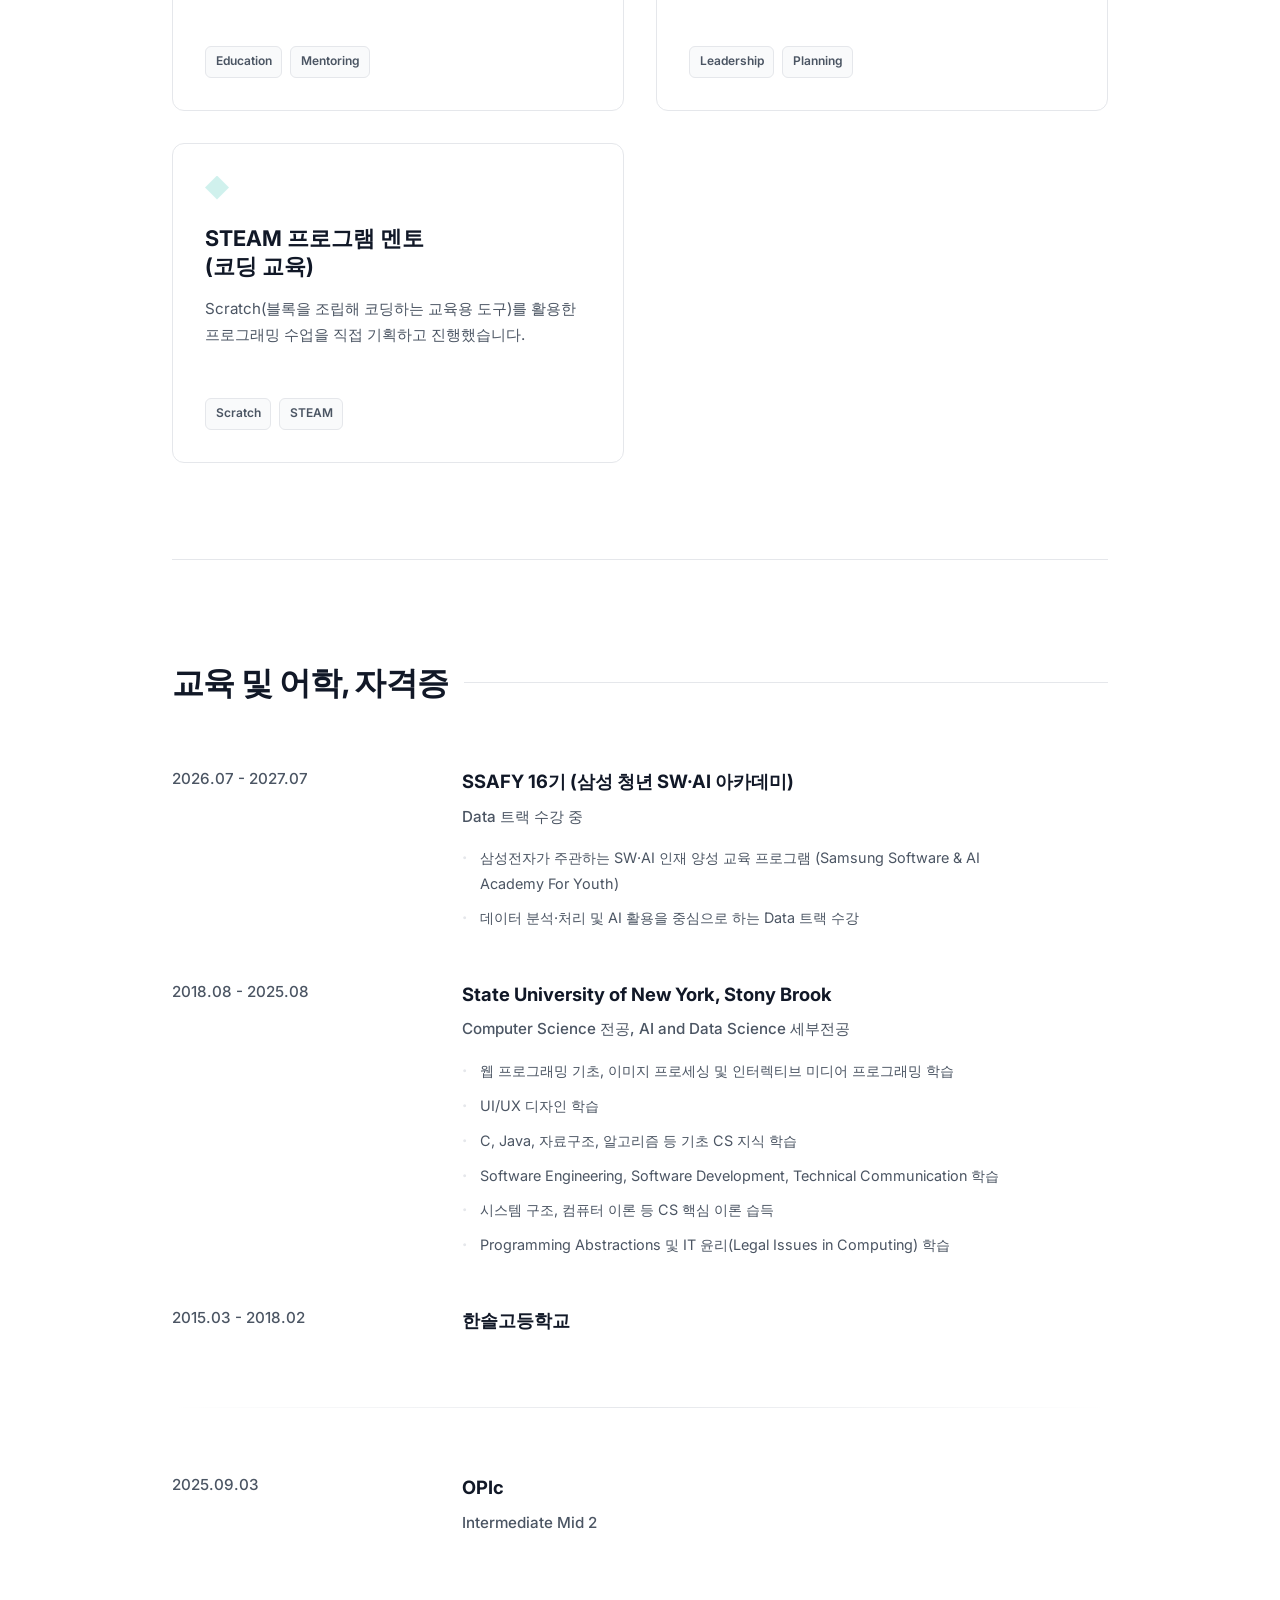
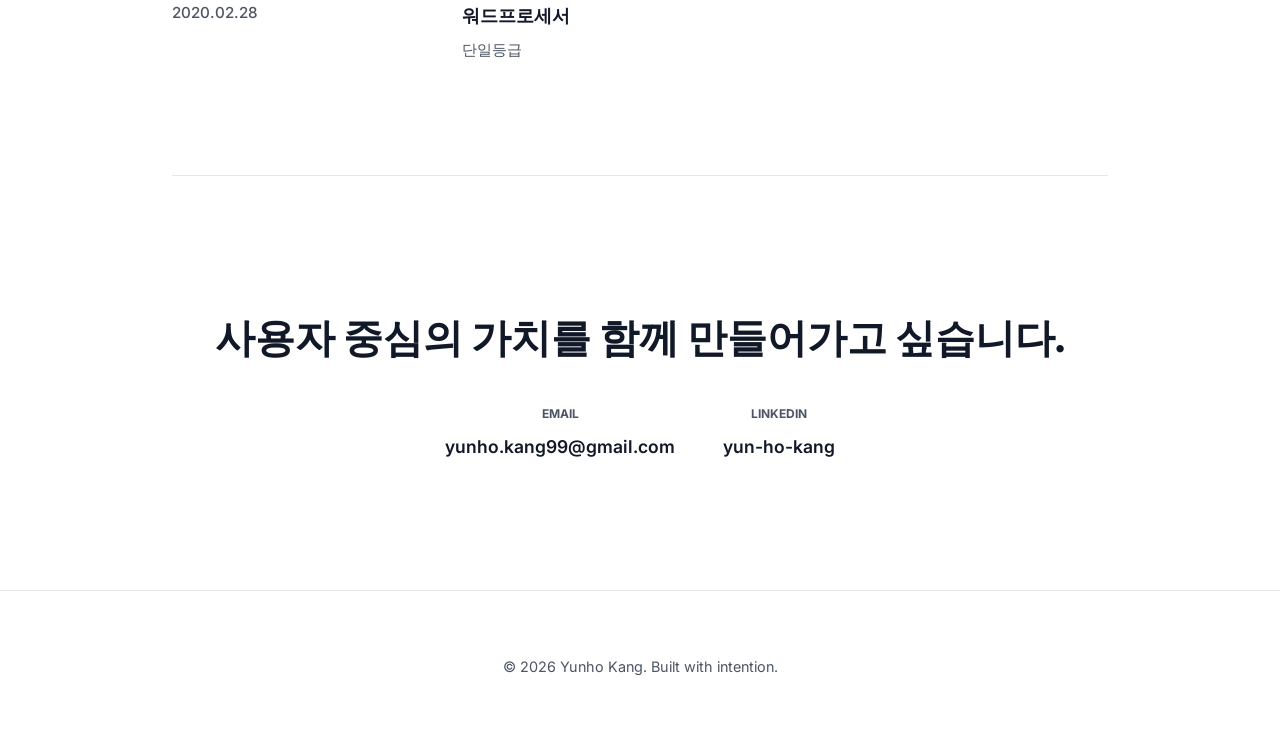
==== commit de32c3ed: "Update team collaboration details in project descriptions" ====
--- a/index.html
+++ b/index.html
@@ -172,7 +172,7 @@
               <h4 class="exp-project-title" data-i18n="exp-caravan-p1-title">지역별 기후 조건에 적합한 미세먼지 저감 수종 분석</h4>
               <p class="exp-project-period">2023.04.14 - 2025.08.22</p>
               <ul class="exp-project-details" data-i18n-list="exp-caravan-p1-details">
-                <li>글로벌 비영리 연구·컨설팅 조직 (7개국, 40여 명 협업), 프리랜서 근무</li>
+                <li>글로벌 비영리 연구·컨설팅 조직 (7개국, 8 명 협업), 프리랜서 근무</li>
                 <li>지역 기후에 따라 어떤 나무가 미세먼지를 잘 줄이는지 분석하는 연구의 프로젝트 매니저 담당</li>
                 <li>스탠퍼드 스마트시티 연구소·경희대학교 등 이해관계자의 연구 요구사항을 정리해, 수종별 저감 효과를 점수화하고 순위를 매기는 평가 기준으로 반영</li>
                 <li>프로젝트 착수·계획 수립부터 실행, 결과물 도출까지 End-to-End PM 역할 수행 (연구 범위 정의, 인력·일정 배분 포함)</li>
@@ -185,8 +185,8 @@
               <h4 class="exp-project-title" data-i18n="exp-caravan-p2-title">필터를 활용한 약물 인식 개선 분석</h4>
               <p class="exp-project-period">2023.07.09 - 2024.04.28</p>
               <ul class="exp-project-details" data-i18n-list="exp-caravan-p2-details">
-                <li>Instagram·TikTok에 마약 예방 캠페인을 배포하고 사용자 반응 데이터 분석 (Caravan Research, 7인 팀, 기여도 50%)</li>
-                <li>TikTok Effect House·Spark AR로 얼굴 인식 AR 필터를 제작하고, Figma로 캠페인 앱 화면 디자인 (UX 담당, 기여도 50%)</li>
+                <li>Instagram에 마약 예방 캠페인을 배포하고 사용자 반응 데이터 분석 (Caravan Research, 7인 팀, 기여도 50%)</li>
+                <li>Spark AR로 얼굴 인식 AR 필터를 제작하고, Figma로 캠페인 앱 화면 디자인 (UX 담당, 기여도 50%)</li>
                 <li>효과 측정용 사용자 설문지 제작에 참여</li>
                 <li>설명 위주였던 기존 예방 캠페인을 직접 체험하는 콘텐츠로 전환 → 누적 조회수 68,000회, 반응 중 긍정·중립 비율 80.9% 기록</li>
                 <li>5개국 10~20대 대상 캠페인 진행 → 사용자 60% 이상이 필터 사용 후 마약 위험성을 더 심각하게 인식했다고 응답</li>
@@ -436,7 +436,7 @@
         "exp-caravan-pos": "Researcher",
         "exp-caravan-p1-title": "지역별 기후 조건에 적합한 미세먼지 저감 수종 분석",
         "exp-caravan-p1-details": [
-          "글로벌 비영리 연구·컨설팅 조직 (7개국, 40여 명 협업), 프리랜서 근무",
+          "글로벌 비영리 연구·컨설팅 조직 (7개국, 8 명 협업), 프리랜서 근무",
           "지역 기후에 따라 어떤 나무가 미세먼지를 잘 줄이는지 분석하는 연구의 프로젝트 매니저 담당",
           "스탠퍼드 스마트시티 연구소·경희대학교 등 이해관계자의 연구 요구사항을 정리해, 수종별 저감 효과를 점수화하고 순위를 매기는 평가 기준으로 반영",
           "프로젝트 착수·계획 수립부터 실행, 결과물 도출까지 End-to-End PM 역할 수행 (연구 범위 정의, 인력·일정 배분 포함)",
@@ -445,8 +445,8 @@
         ],
         "exp-caravan-p2-title": "필터를 활용한 약물 인식 개선 분석",
         "exp-caravan-p2-details": [
-          "Instagram·TikTok에 마약 예방 캠페인을 배포하고 사용자 반응 데이터 분석 (Caravan Research, 7인 팀, 기여도 50%)",
-          "TikTok Effect House·Spark AR로 얼굴 인식 AR 필터를 제작하고, Figma로 캠페인 앱 화면 디자인 (UX 담당, 기여도 50%)",
+          "Instagram에 마약 예방 캠페인을 배포하고 사용자 반응 데이터 분석 (Caravan Research, 7인 팀, 기여도 50%)",
+          "Spark AR로 얼굴 인식 AR 필터를 제작하고, Figma로 캠페인 앱 화면 디자인 (UX 담당, 기여도 50%)",
           "효과 측정용 사용자 설문지 제작에 참여",
           "설명 위주였던 기존 예방 캠페인을 직접 체험하는 콘텐츠로 전환 → 누적 조회수 68,000회, 반응 중 긍정·중립 비율 80.9% 기록",
           "5개국 10~20대 대상 캠페인 진행 → 사용자 60% 이상이 필터 사용 후 마약 위험성을 더 심각하게 인식했다고 응답",
@@ -542,7 +542,7 @@
         "exp-caravan-pos": "Researcher",
         "exp-caravan-p1-title": "Analysis of fine dust reduction species suitable for regional climate conditions",
         "exp-caravan-p1-details": [
-          "Global non-profit research and consulting organization (collaboration with ~40 people in 7 countries), Freelance",
+          "Global non-profit research and consulting organization (collaboration with 8 people in 7 countries), Freelance",
           "Project Manager for research on which tree species reduce fine dust most effectively under each region's climate",
           "Collected research requirements from stakeholders including Stanford Smart Cities Lab and Kyung Hee University, and turned them into a scoring and ranking framework for tree species",
           "Ran the project end-to-end as PM: kickoff and planning, scope definition, resource and schedule allocation, through to final deliverables",
@@ -551,8 +551,8 @@
         ],
         "exp-caravan-p2-title": "Analysis of drug awareness improvement using filters",
         "exp-caravan-p2-details": [
-          "Conducted anti-drug addiction campaigns and data analysis using SNS platforms such as Instagram and TikTok (Caravan Research, 7-person team, 50% contribution)",
-          "UX Lead using TikTok Effect House/SparkAR (50% contribution), produced AR filters and Figma app designs",
+          "Conducted anti-drug addiction campaigns and data analysis using SNS platforms such as Instagram (Caravan Research, 7-person team, 50% contribution)",
+          "UX Lead using SparkAR (50% contribution), produced AR filters and Figma app designs",
           "Participated in designing the user survey used to measure campaign impact",
           "Added responsive content to traditional campaigns, achieving 68k cumulative AR campaign views",
           "Conducted campaigns targeting Gen Z in 5 countries, deriving increased drug severity awareness in over 60% of users after using filters",
@@ -631,8 +631,8 @@
         role: { ko: "프론트엔드 개발 단독 담당 (3인 팀)", en: "Sole Front-end Developer (3-person team)" },
         period: { ko: "2025.01 - 2025.05", en: "Jan 2025 - May 2025" },
         images: [
-          { src: "assets/projects/lfp-01.png", caption: { ko: "메인 대시보드 화면", en: "Main dashboard" } },
-          { src: "assets/projects/lfp-02.png", caption: { ko: "단계별 재무 정보 입력 창", en: "Step-by-step input flow" } }
+          { src: "assets/projects/lfp-01.png", caption: { ko: "랜딩 화면", en: "Landing Page" } },
+          { src: "assets/projects/lfp-02.png", caption: { ko: "재무 예상 흐름 그래프", en: "Financial expected graph in Dashboard" } }
         ],
         details: {
           ko: [
@@ -696,7 +696,6 @@
         role: { ko: "UI 설계 및 설문 기반 기능 도출 (5인 팀 중 2인 공동 담당)", en: "UI Design & Survey-Based Feature Derivation (co-led with 1 teammate, 5-person team)" },
         period: { ko: "2024.03 - 2024.06", en: "Mar 2024 - Jun 2024" },
         images: [
-          { src: "assets/projects/encar-01.png", caption: { ko: "기존 화면과 개선 화면 비교", en: "Before / after comparison" } },
           { src: "assets/projects/encar-02.png", caption: { ko: "차량 비교 프로토타입 화면", en: "Vehicle comparison prototype" } }
         ],
         details: {
@@ -781,7 +780,7 @@
         role: { ko: "Spark AR 필터 제작 및 설문지 제작 참여 (Caravan Research, 7인 팀)", en: "Spark AR Filter Production & Survey Design (Caravan Research, 7-person team)" },
         period: { ko: "2023.07 - 2024.04", en: "Jul 2023 - Apr 2024" },
         images: [
-          { src: "assets/projects/ar-01.png", caption: { ko: "AR 필터 적용 전후 화면", en: "AR filter before / after" } },
+          { src: "assets/projects/ar-01.png", caption: { ko: "AR 필터 에셋 제작", en: "making AR filter's assets" } },
           { src: "assets/projects/ar-02.png", caption: { ko: "IGC Research Showcase 2023 발표 포스터", en: "IGC Research Showcase 2023 poster" } }
         ],
         details: {
@@ -837,9 +836,7 @@
         tech: { ko: "교육, 멘토링, 커뮤니케이션", en: "Teaching, Mentoring, Communication" },
         role: { ko: "학부 조교", en: "Teaching Assistant" },
         period: { ko: "2024.08 - 2024.12", en: "Aug 2024 - Dec 2024" },
-        images: [
-          { src: "assets/projects/ta-01.png", caption: { ko: "수업 및 활동 사진", en: "Class activity photo" } }
-        ],
+        images: [],
         details: {
           ko: [
             {
@@ -967,10 +964,7 @@
         tech: "Vite.js, TypeScript, Gemini API, Supabase, Vercel",
         role: { ko: "1인 개발 · 기획 → 개발 → 배포 End-to-End", en: "Sole Developer - end-to-end: planning, development, deployment" },
         period: { ko: "2026.01 - 2026.02", en: "Jan 2026 - Feb 2026" },
-        images: [
-          { src: "assets/projects/rap-01.png", caption: { ko: "서비스 메인 화면", en: "Landing screen" } },
-          { src: "assets/projects/rap-02.png", caption: { ko: "AI 분석 결과 화면", en: "AI analysis result" } }
-        ],
+        images: [],
         details: {
           ko: [
             {
